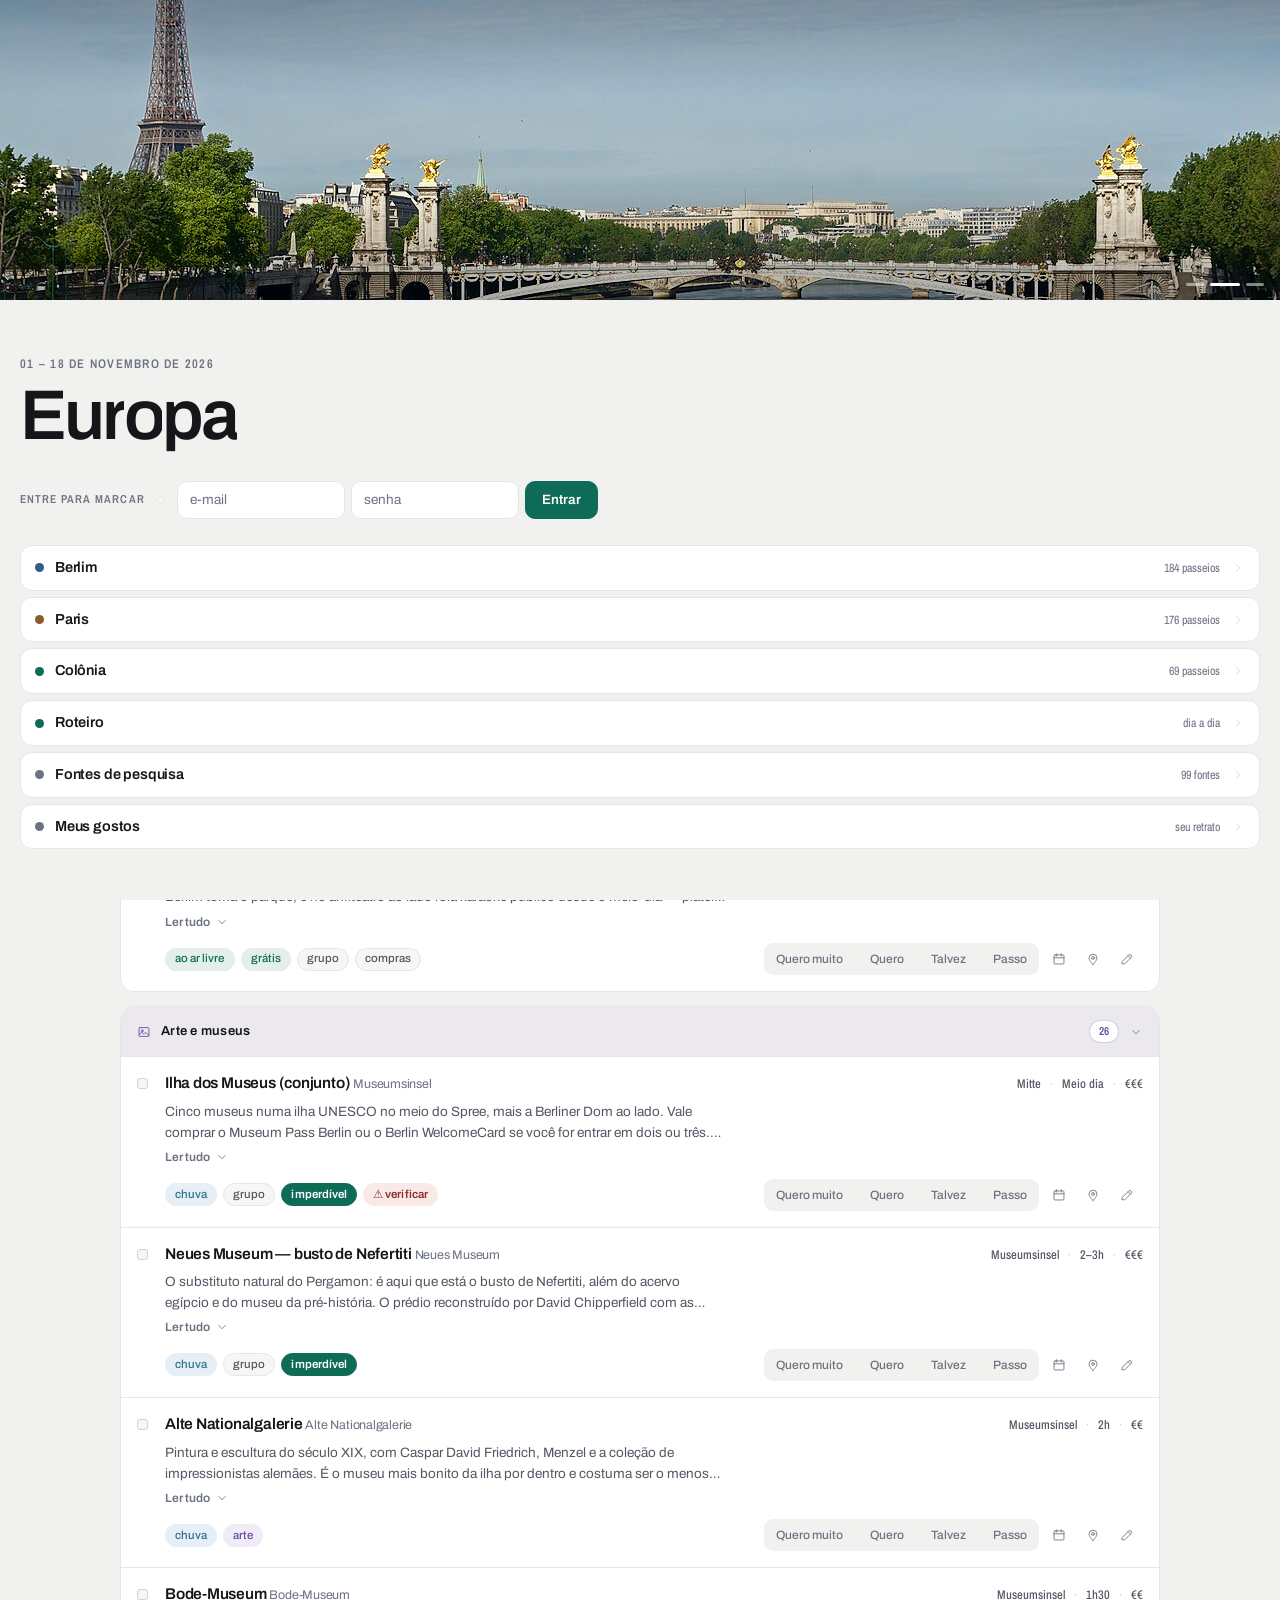
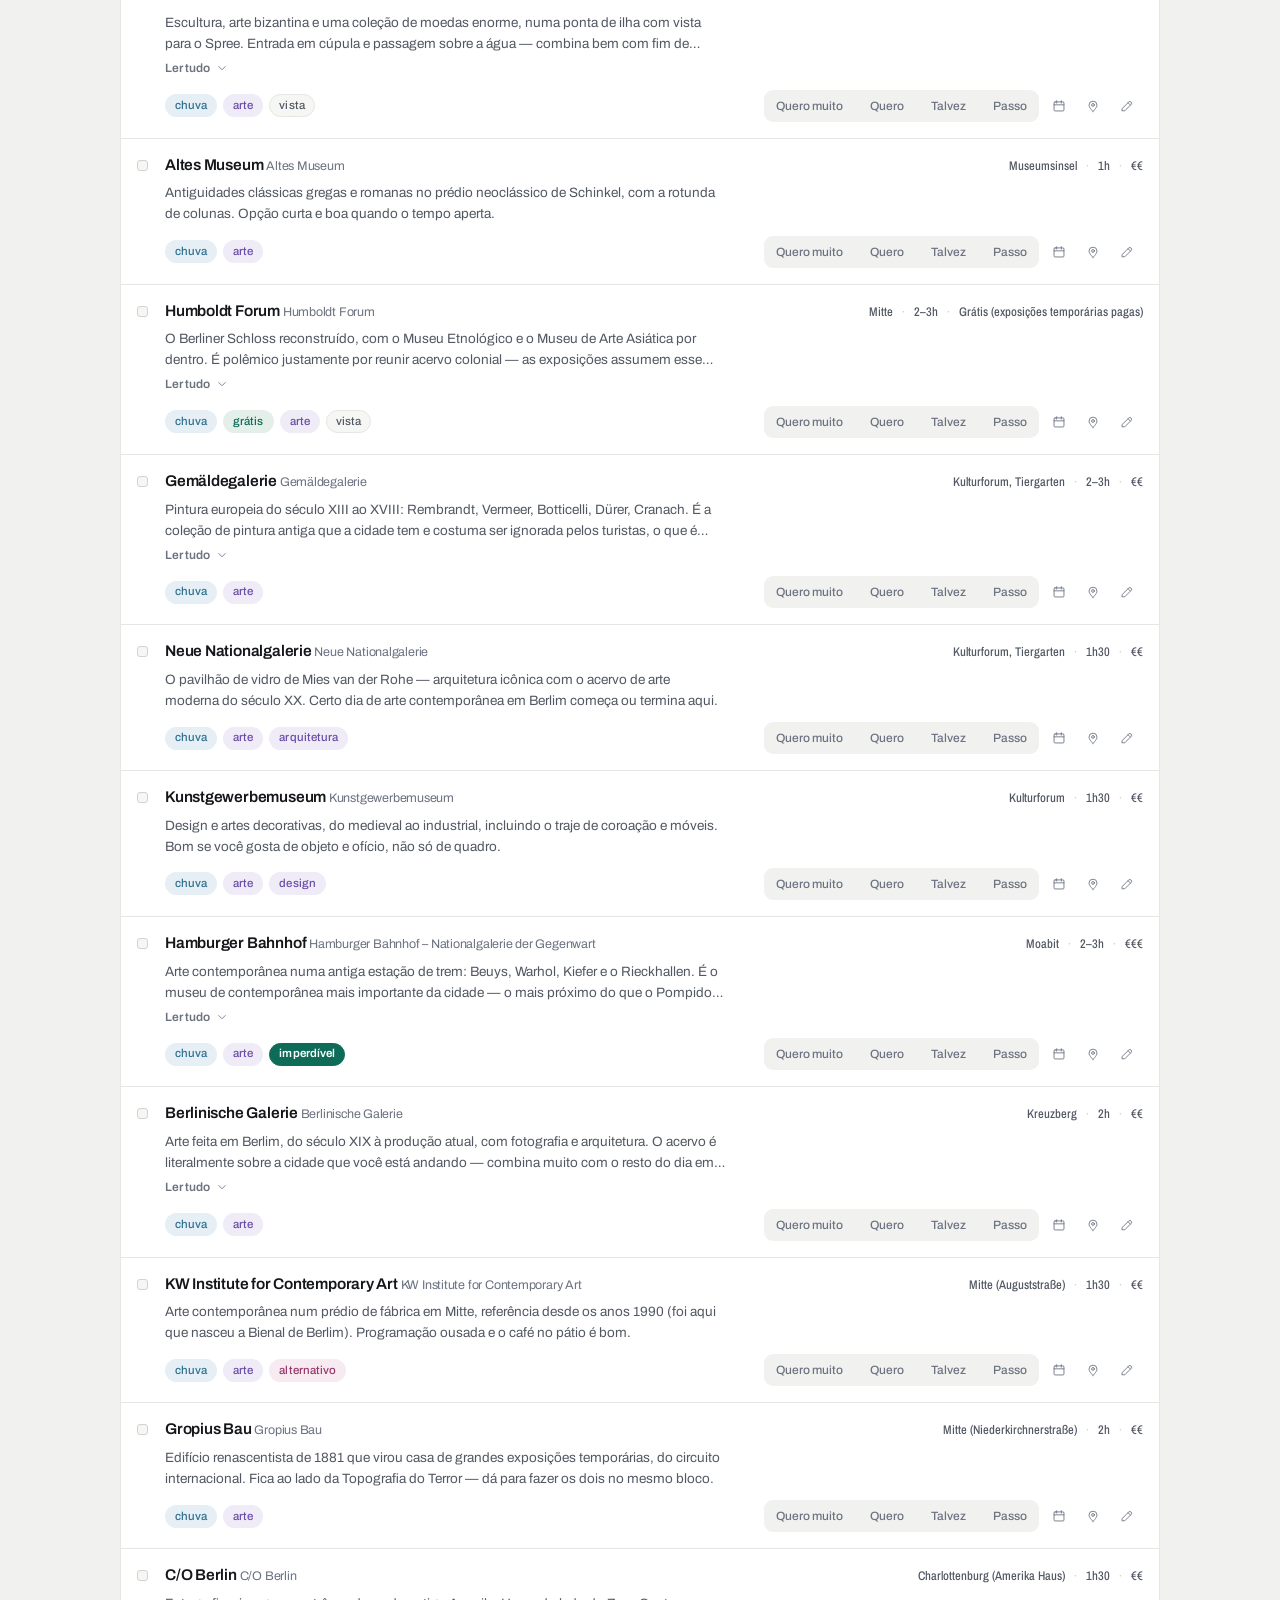
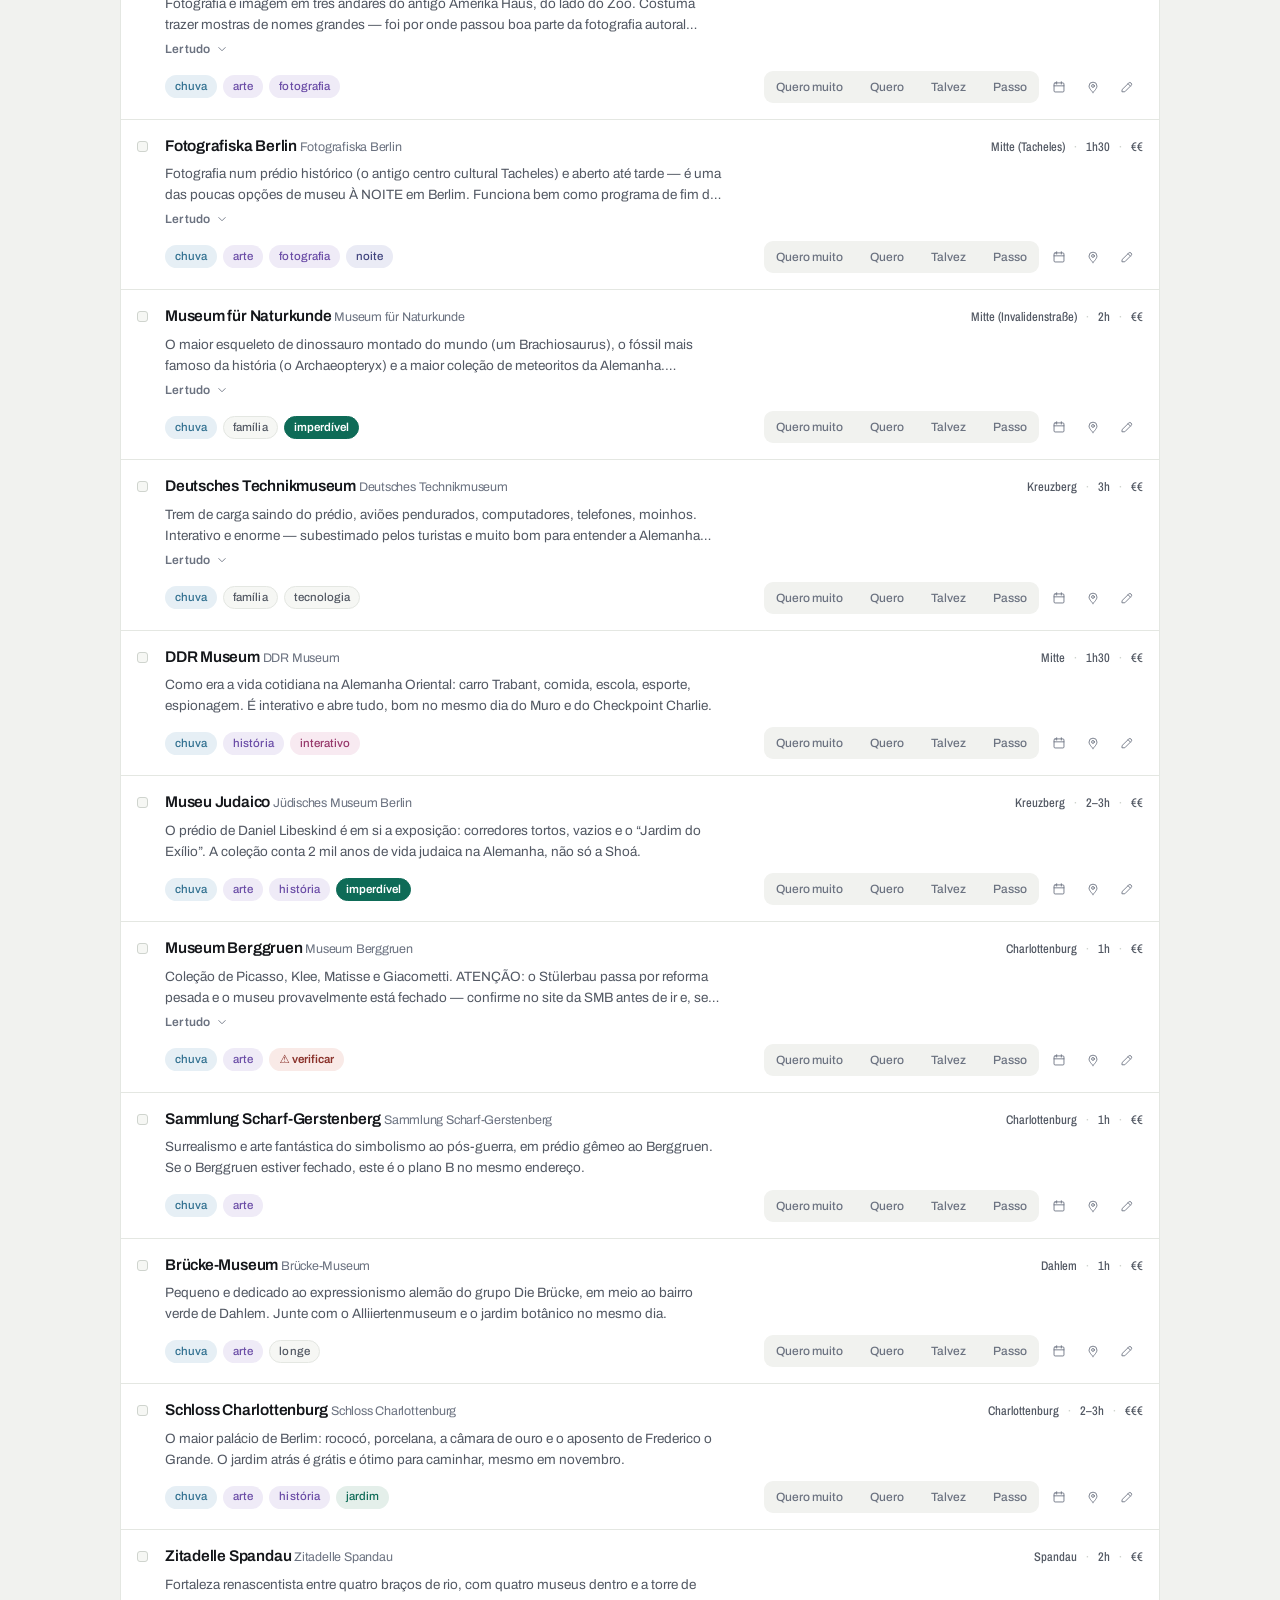
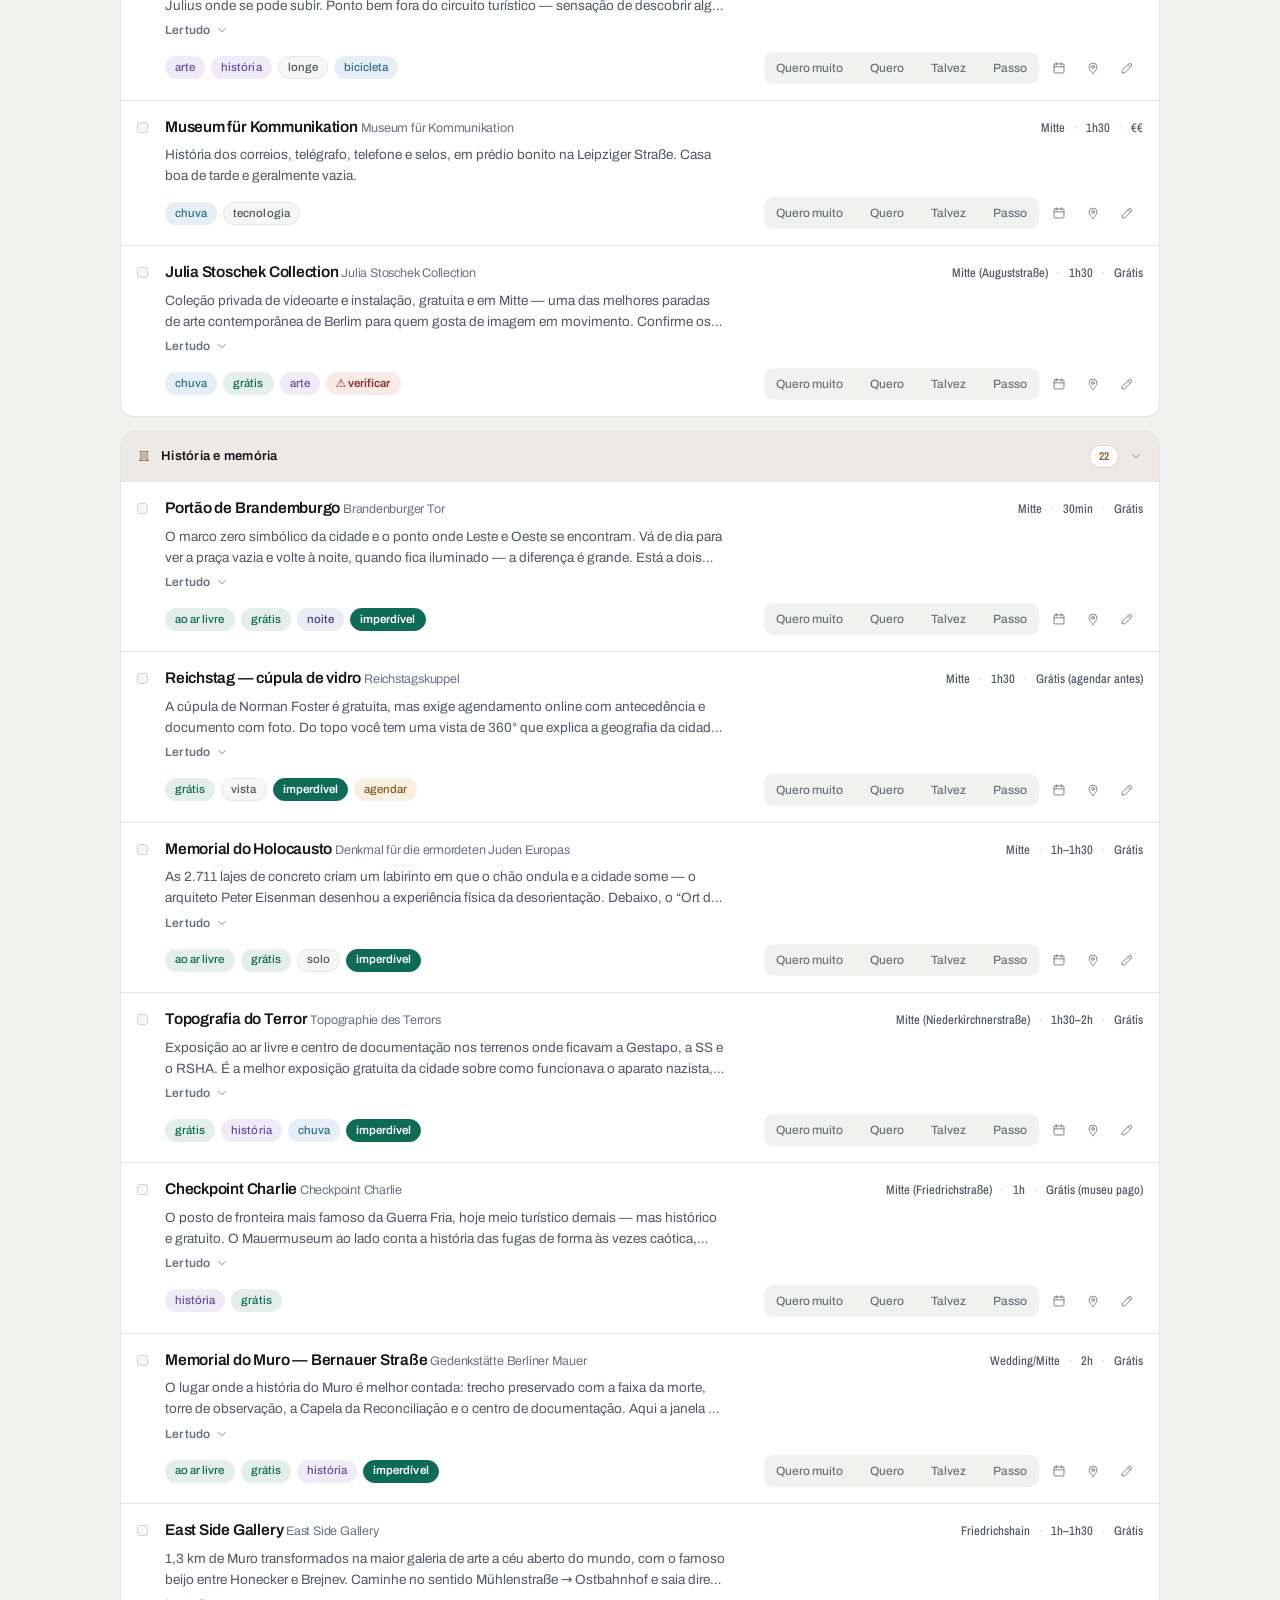
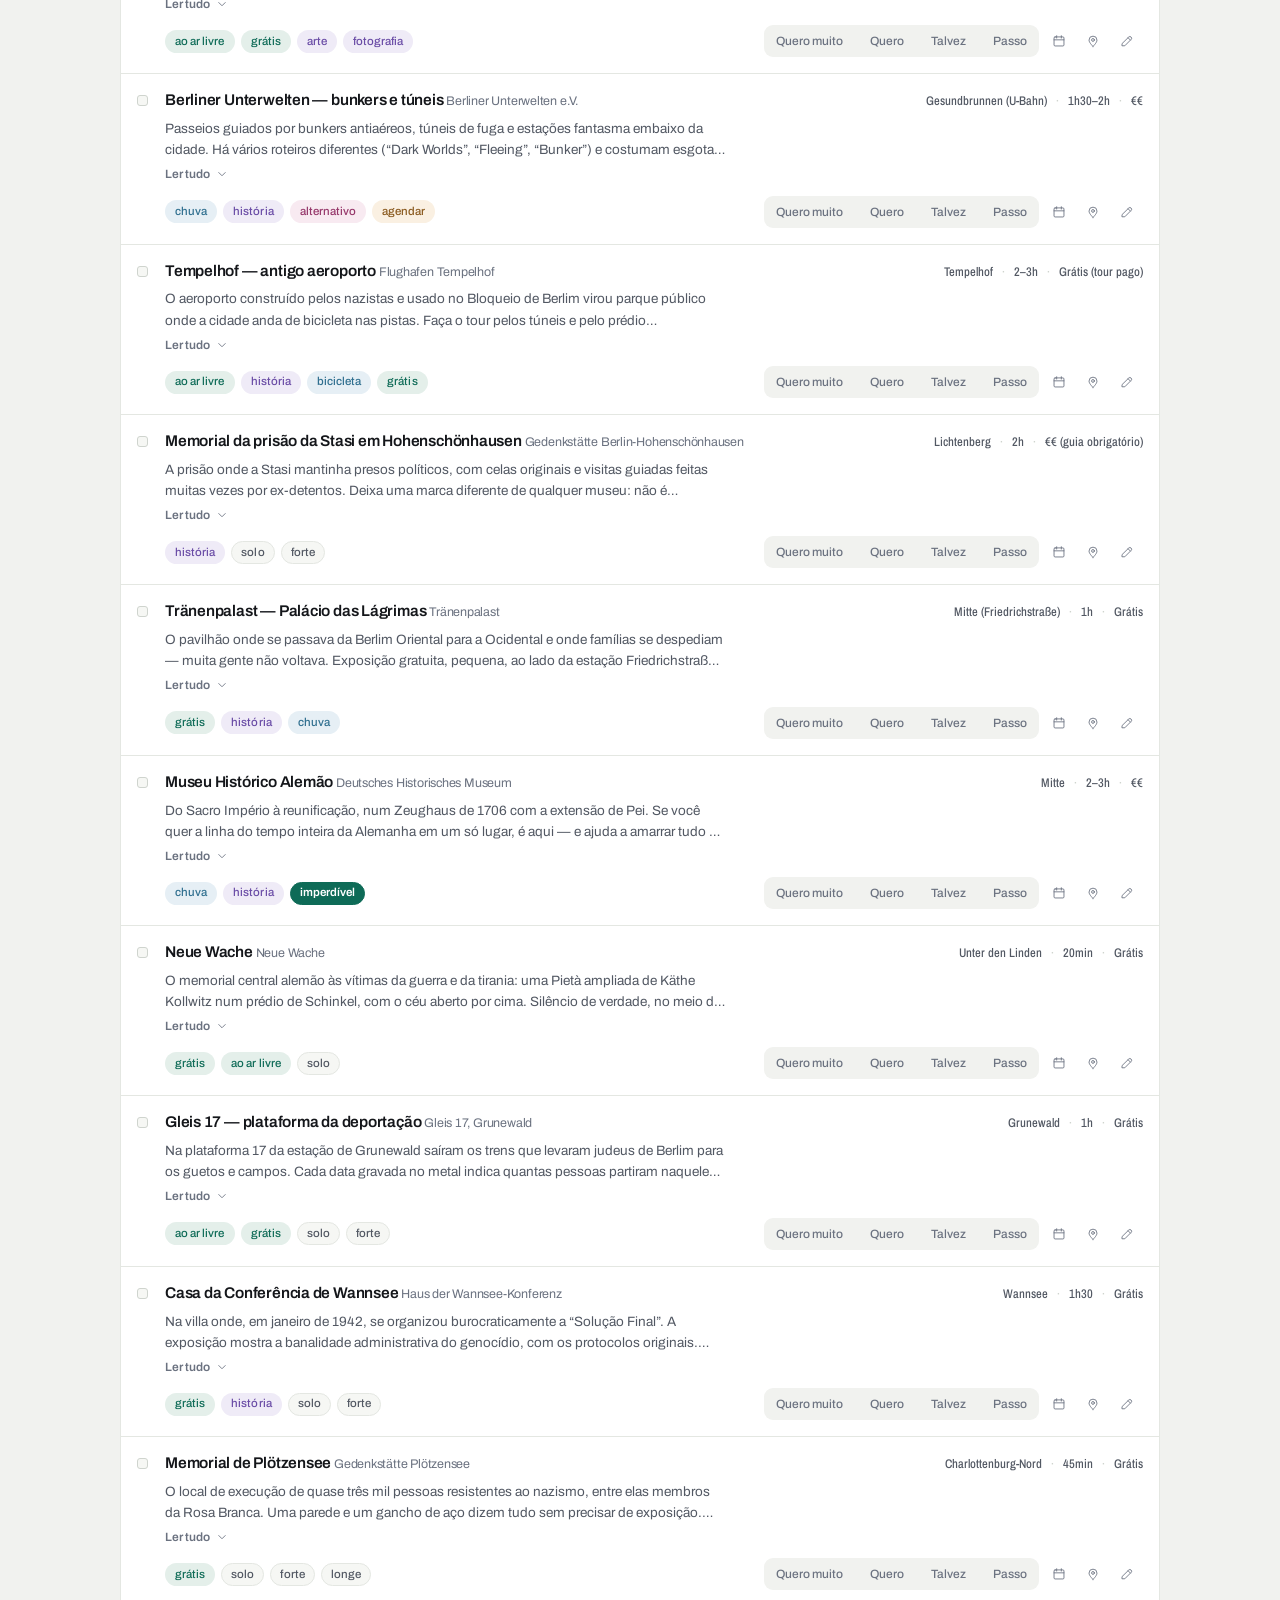
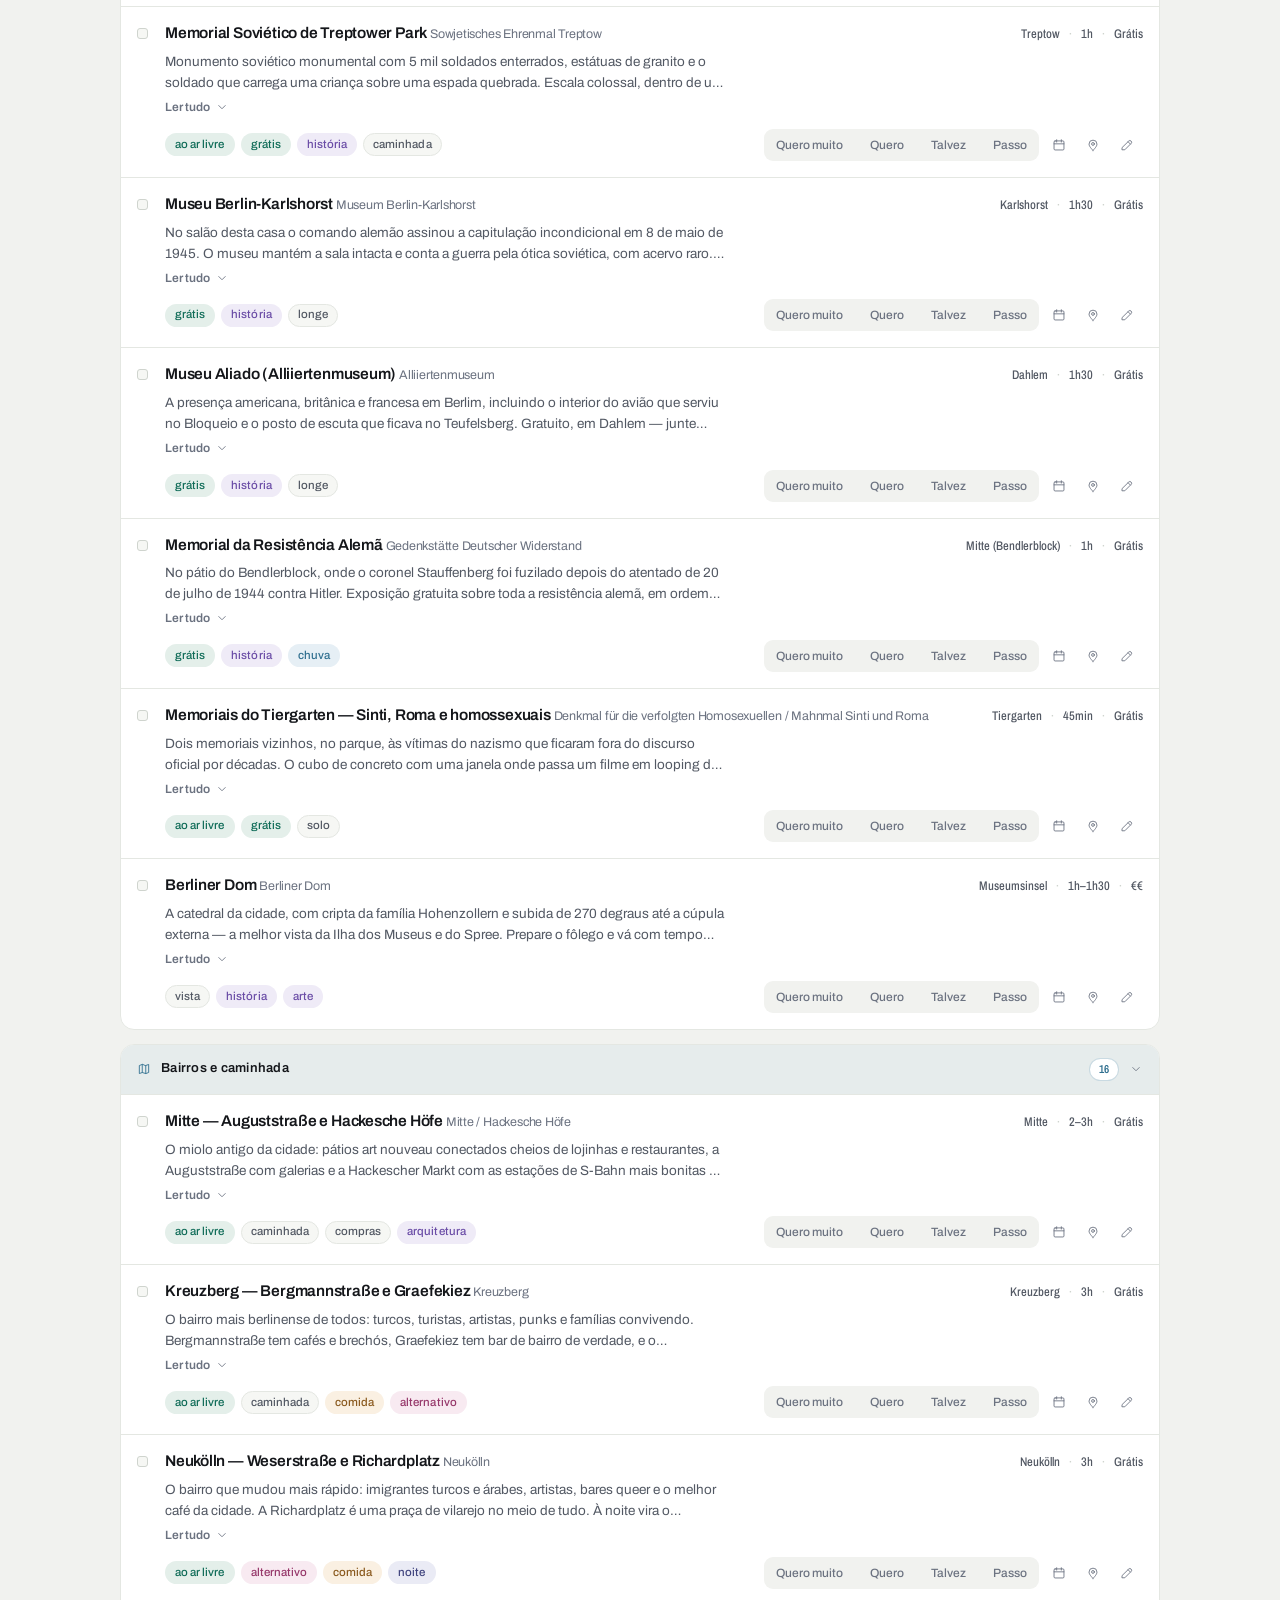
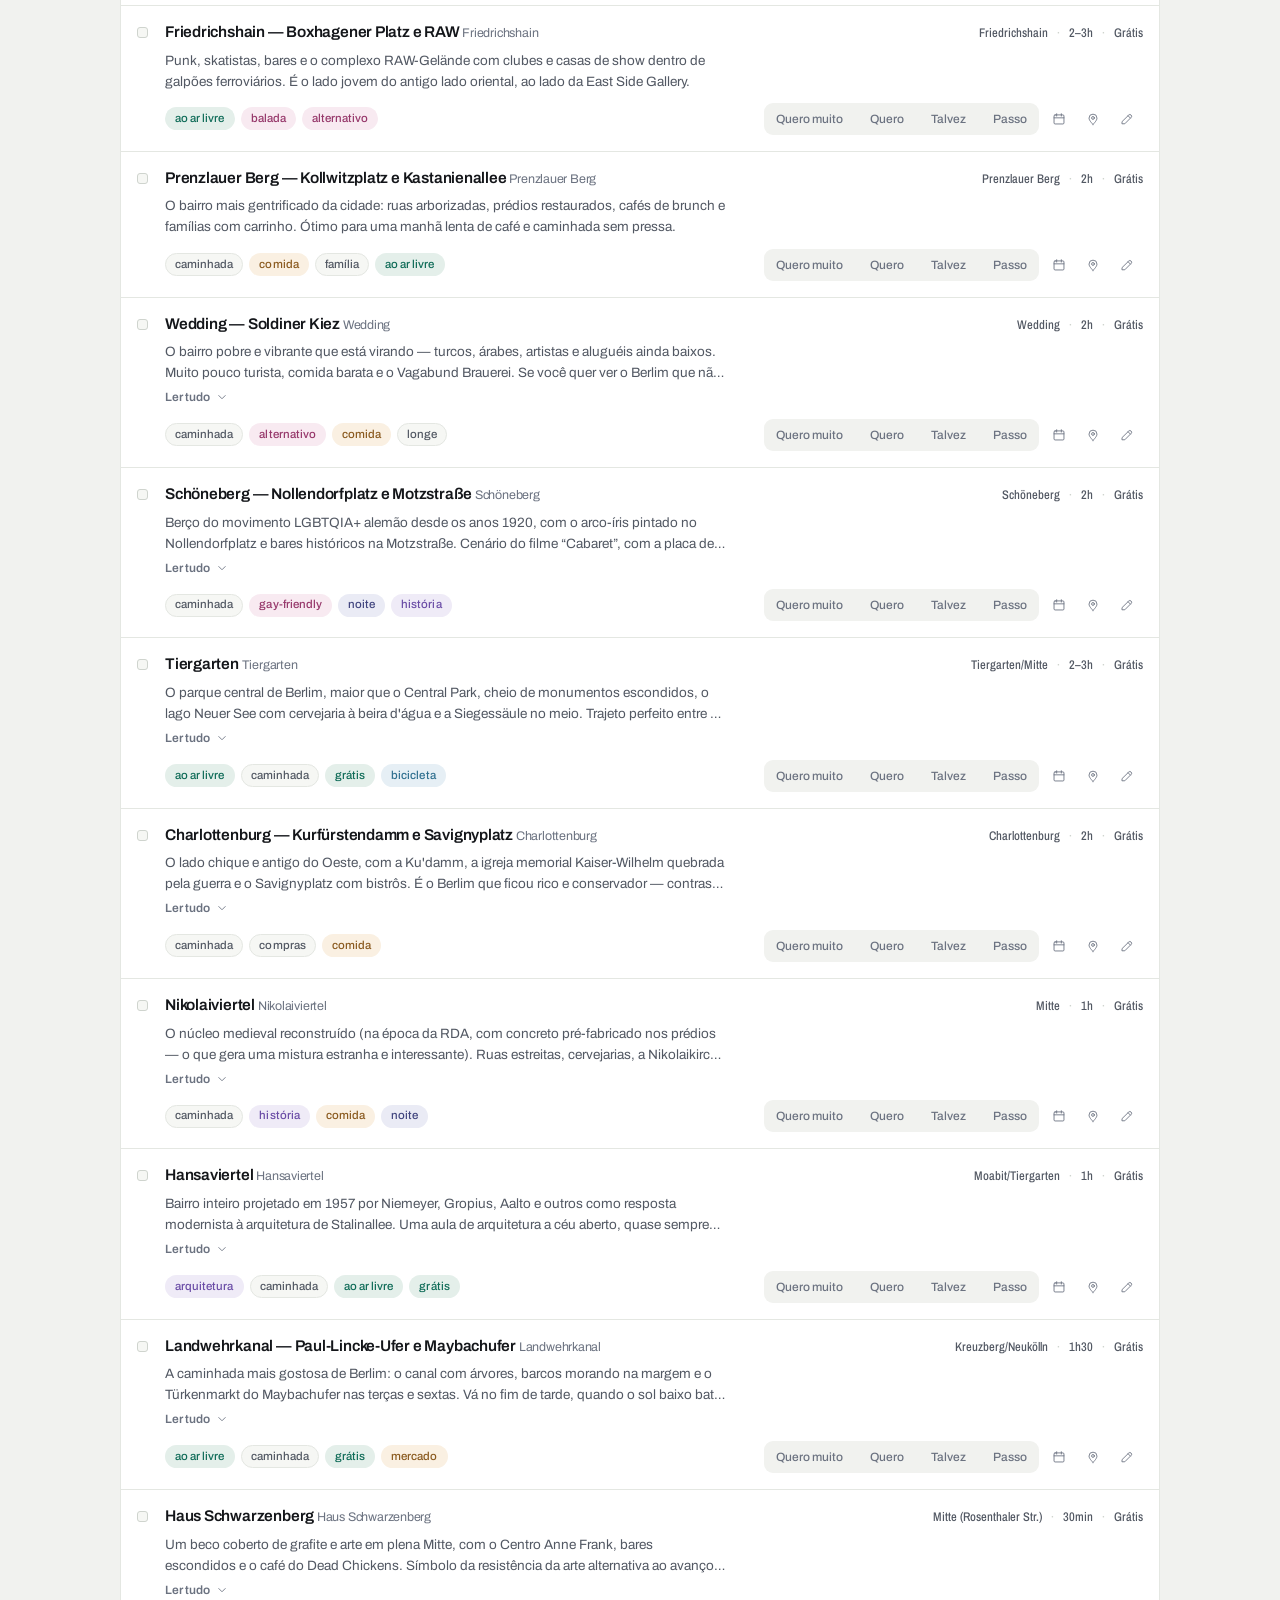
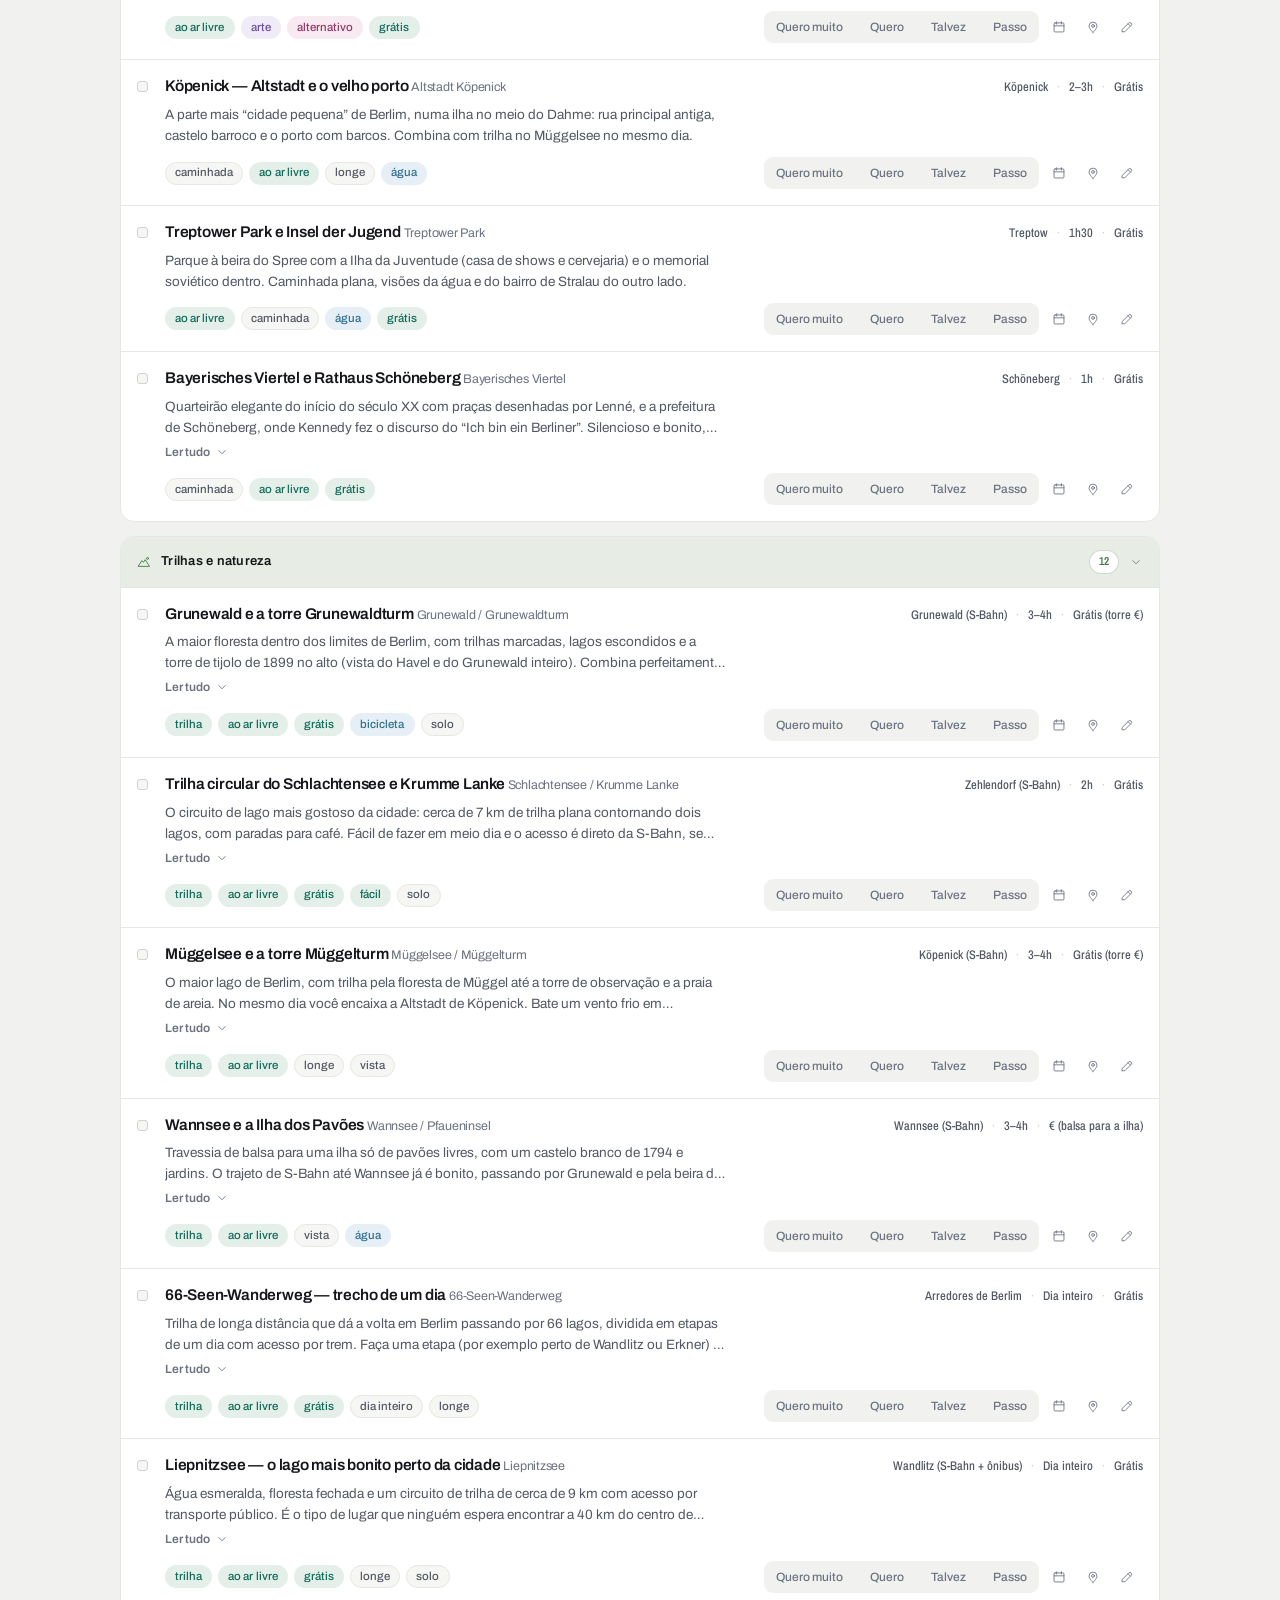
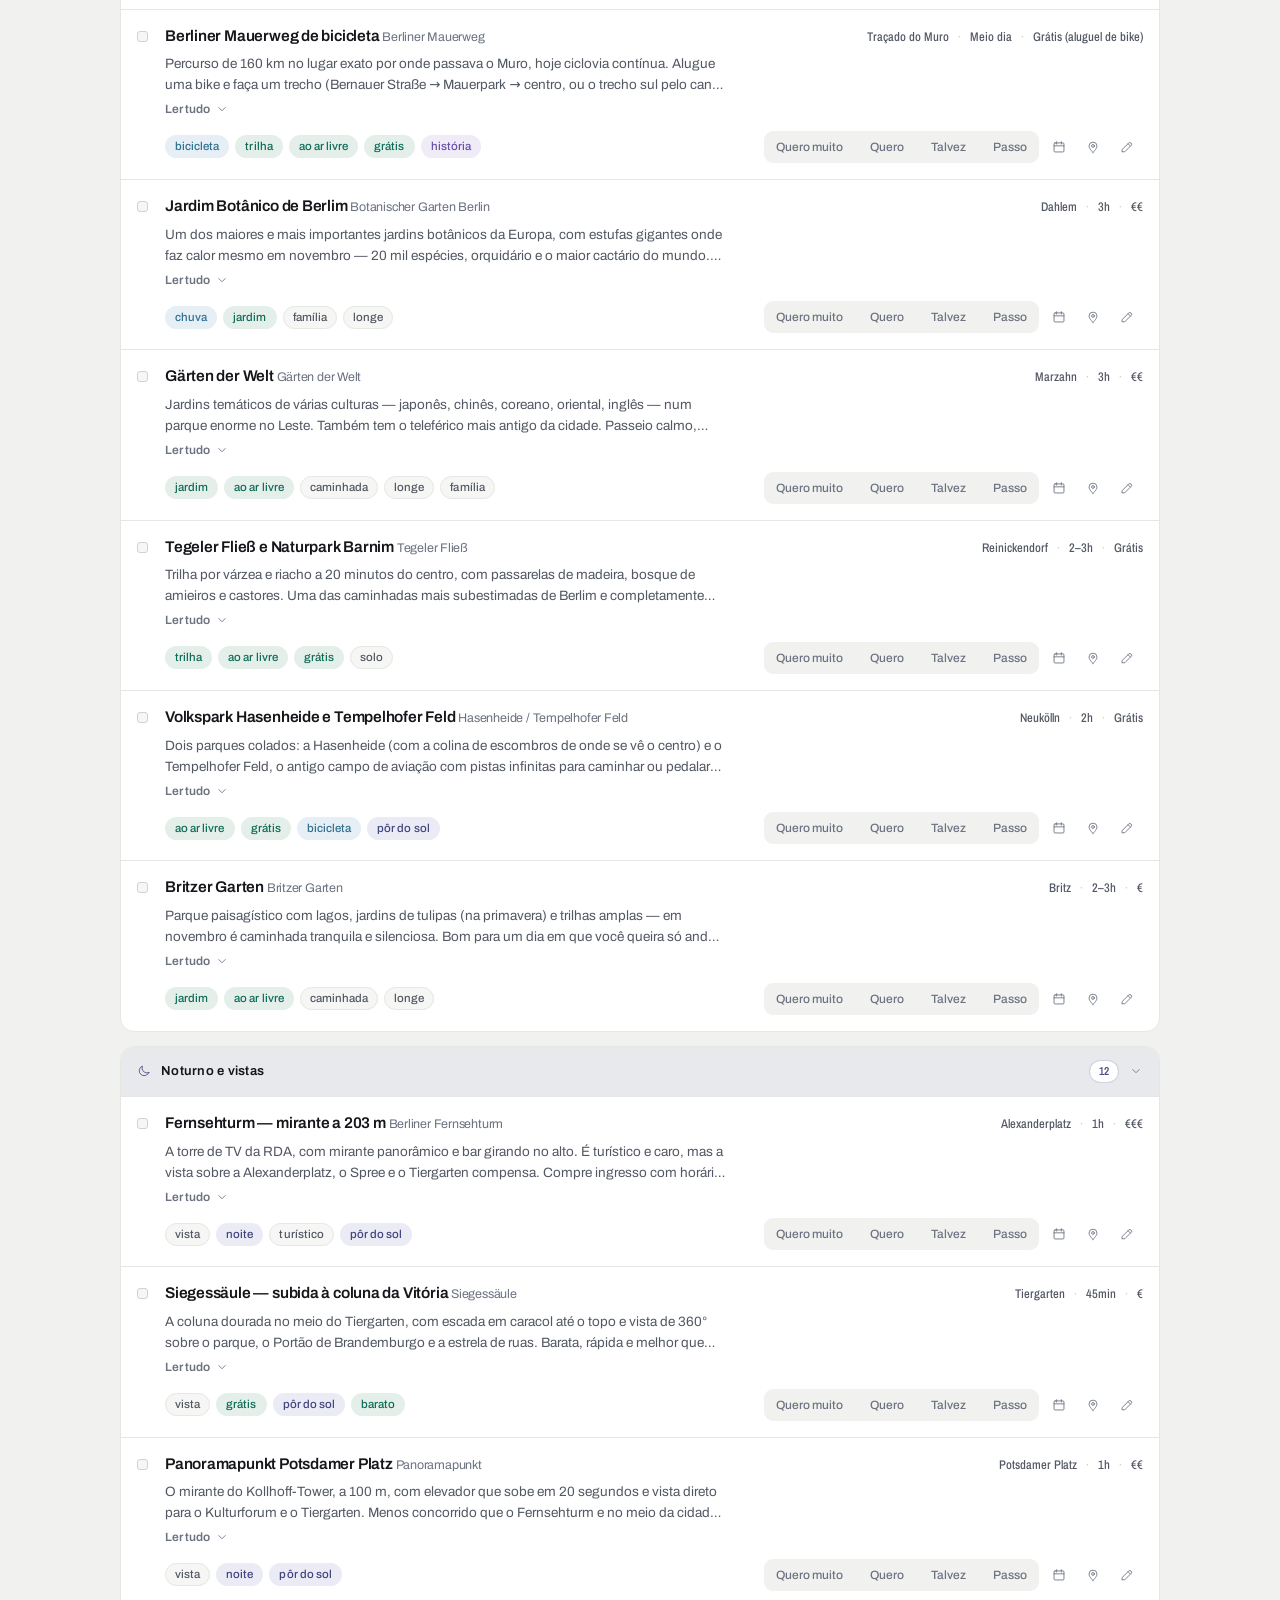
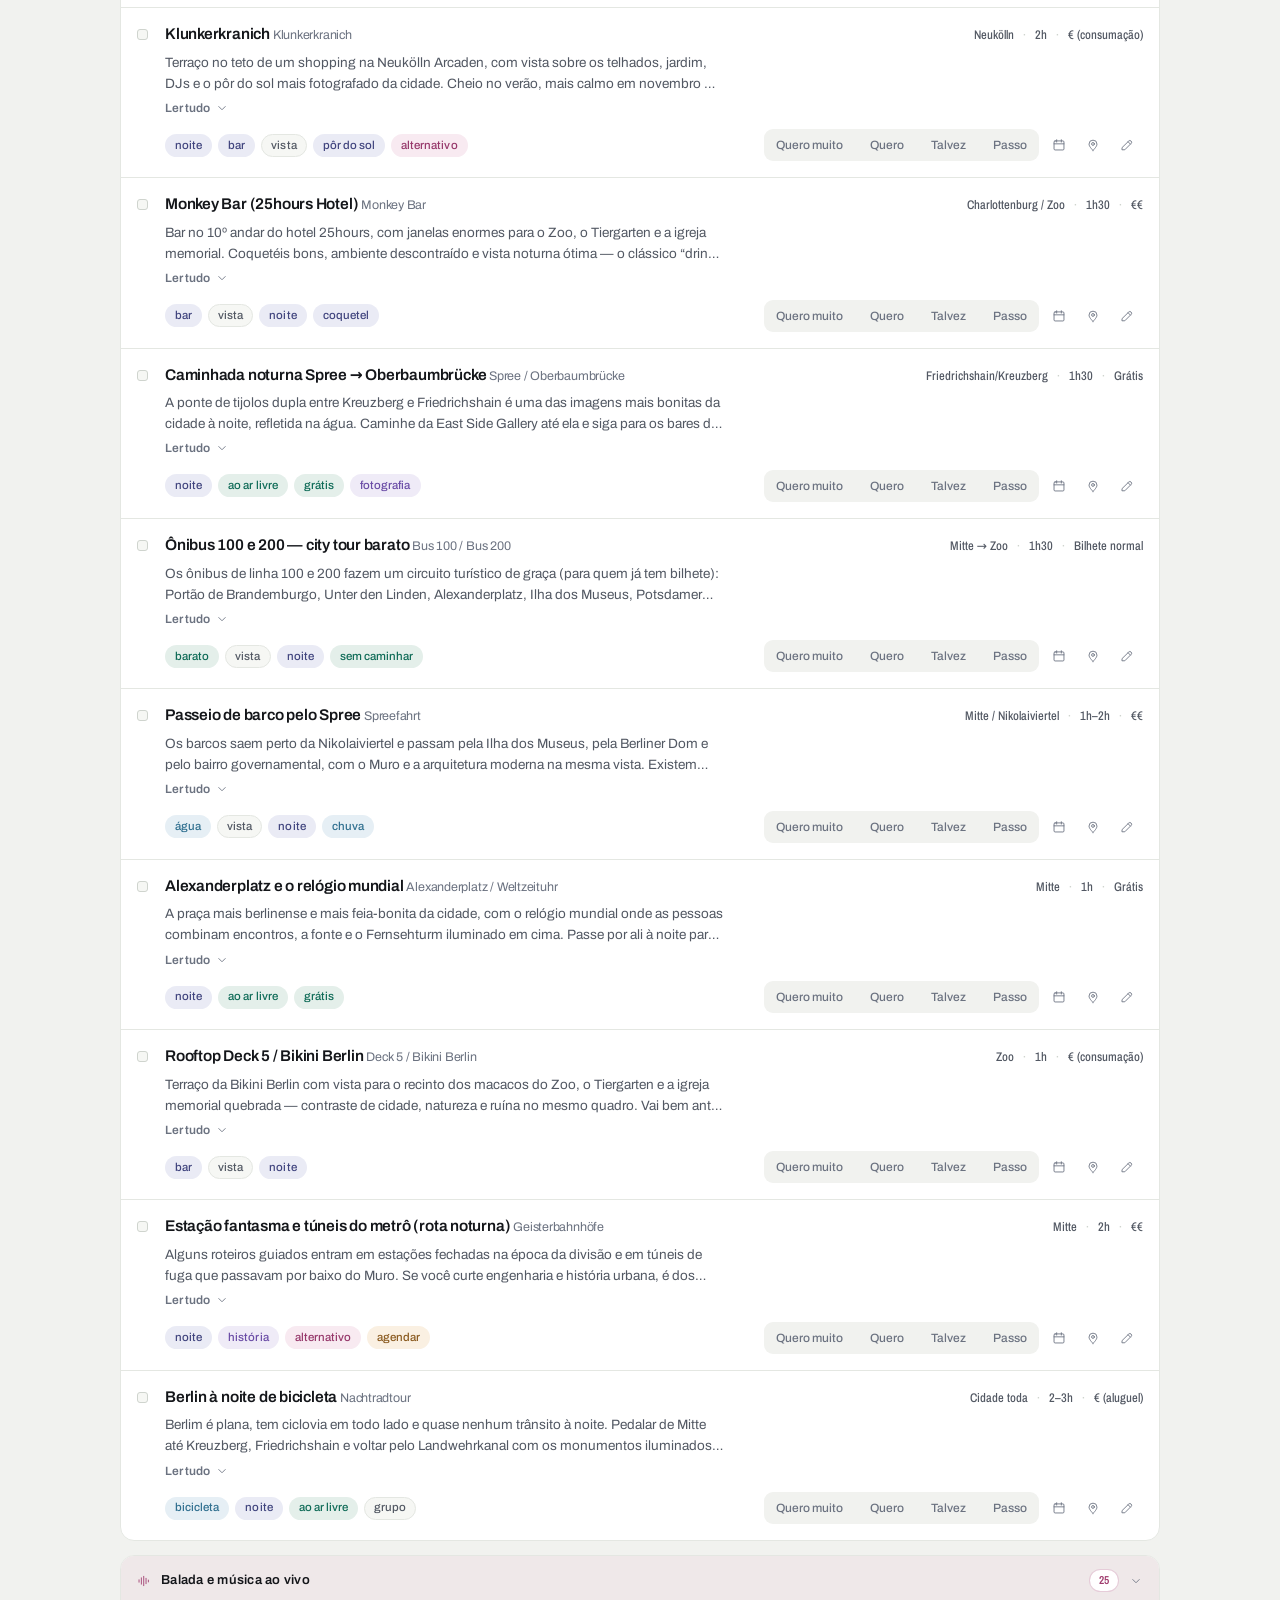
==== app/index.html @ 1fd715ef "App da viagem com Supabase: login, leitura compartilhada e roteiro com dono Catalogo de 429 passeios" ====
<!DOCTYPE html>
<html lang="pt-BR">
<head>
<meta charset="utf-8">
<meta name="viewport" content="width=device-width, initial-scale=1, viewport-fit=cover">
<meta name="color-scheme" content="light">
<title>Viagem Europa nov 2026 · Berlim, Paris, Colônia</title>
<link rel="stylesheet" href="app.css">
</head>
<body>

<svg width="0" height="0" style="position:absolute" aria-hidden="true" focusable="false"><defs>
<symbol id="i-arte" viewBox="0 0 24 24"><rect x="3.5" y="4.5" width="17" height="15" rx="1.5"/><circle cx="9" cy="10" r="1.6"/><path d="M3.5 16.5l4.6-4.2 3.4 3.1 3-2.6 6 5.2"/></symbol>
<symbol id="i-historia" viewBox="0 0 24 24"><path d="M5 4.5h14M6.5 4.5v15M17.5 4.5v15M4 19.5h16M9.5 8.5h5M9.5 12h5M9.5 15.5h5"/></symbol>
<symbol id="i-bairro" viewBox="0 0 24 24"><path d="M9 4.2L4 6v13.8L9 18l6 1.8 5-1.8V4.2L15 6z"/><path d="M9 4.2V18M15 6v13.8"/></symbol>
<symbol id="i-natureza" viewBox="0 0 24 24"><path d="M2.5 19.5h19L14 8l-3 4.6-2.2-2.4z"/><circle cx="18" cy="5.8" r="1.7"/></symbol>
<symbol id="i-noturno" viewBox="0 0 24 24"><path d="M20.4 14.8A8.6 8.6 0 019.2 3.6a8.6 8.6 0 1011.2 11.2z"/></symbol>
<symbol id="i-balada" viewBox="0 0 24 24"><path d="M3.5 10v4M7.5 6.6v10.8M11.5 4v16M15.5 7.4v9.2M19.5 10.4v3.2"/></symbol>
<symbol id="i-comida" viewBox="0 0 24 24"><path d="M7.5 3.5v17M5 3.5v5.2a2.5 2.5 0 005 0V3.5M17 3.5c-1.6 2.3-1.6 5.4 0 7.2v9.8"/></symbol>
<symbol id="i-compras" viewBox="0 0 24 24"><path d="M3.5 12.9V5.4a2 2 0 012-2h7.5l7.5 7.5a2 2 0 010 2.8l-6.6 6.6a2 2 0 01-2.8 0z"/><circle cx="8" cy="7.6" r="1.3"/></symbol>
<symbol id="i-palco" viewBox="0 0 24 24"><path d="M9.5 17.5V5.6l10-2.1v11.8"/><circle cx="6.6" cy="17.5" r="2.9"/><circle cx="16.6" cy="15.3" r="2.9"/></symbol>
<symbol id="i-unica" viewBox="0 0 24 24"><path d="M12 3.2l2.1 6.7 6.7 2.1-6.7 2.1L12 20.8l-2.1-6.7L3.2 12l6.7-2.1z"/></symbol>
<symbol id="i-batevolta" viewBox="0 0 24 24"><rect x="4.5" y="3.5" width="15" height="13" rx="2.2"/><path d="M4.5 10.5h15M8.5 20l-2-3.5M15.5 20l2-3.5"/><circle cx="8.5" cy="13.6" r=".9"/><circle cx="15.5" cy="13.6" r=".9"/></symbol>
<symbol id="i-data" viewBox="0 0 24 24"><rect x="3.5" y="5" width="17" height="15.5" rx="1.8"/><path d="M3.5 10h17M8 3v4M16 3v4"/></symbol>
<symbol id="i-busca" viewBox="0 0 24 24"><circle cx="10.8" cy="10.8" r="6.3"/><path d="M15.4 15.4L20.5 20.5"/></symbol>
<symbol id="i-filtro" viewBox="0 0 24 24"><path d="M4 7.5h16M7 12h10M10 16.5h4"/></symbol>
<symbol id="i-pin" viewBox="0 0 24 24"><path d="M12 21.2s6.8-6.1 6.8-10.7a6.8 6.8 0 10-13.6 0C5.2 15.1 12 21.2 12 21.2z"/><circle cx="12" cy="10.2" r="2.4"/></symbol>
<symbol id="i-nota" viewBox="0 0 24 24"><path d="M4 20.2h4.2L19 9.4a2.9 2.9 0 10-4.1-4.1L4 16z"/><path d="M13.8 6.4l3.9 3.9"/></symbol>
<symbol id="i-seta" viewBox="0 0 24 24"><path d="M6.5 9.5l5.5 5.5 5.5-5.5"/></symbol>
<symbol id="i-x" viewBox="0 0 24 24"><path d="M6.5 6.5l11 11M17.5 6.5l-11 11"/></symbol>
<symbol id="i-alerta" viewBox="0 0 24 24"><path d="M12 3.2l8.2 3.1v5.9c0 4.9-3.4 7.9-8.2 8.9-4.8-1-8.2-4-8.2-8.9V6.3z"/><path d="M12 8.4v4.4"/><circle cx="12" cy="15.6" r=".9"/></symbol>
<symbol id="i-saida" viewBox="0 0 24 24"><path d="M14 4.5h5.5v15H14"/><path d="M13 12H3.5M6.5 8.5L3 12l3.5 3.5"/></symbol>
<symbol id="i-copiar" viewBox="0 0 24 24"><rect x="9" y="9" width="11.5" height="11.5" rx="2"/><path d="M15 5.5A2 2 0 0013 3.5H5.5a2 2 0 00-2 2V13a2 2 0 002 2"/></symbol>
<symbol id="i-baixar" viewBox="0 0 24 24"><path d="M12 3.5v11M7.5 10.5L12 15l4.5-4.5M4 20.5h16"/></symbol>
<symbol id="i-subir" viewBox="0 0 24 24"><path d="M12 20.5v-11M7.5 13.5L12 9l4.5 4.5M4 3.5h16"/></symbol>
<symbol id="i-lixo" viewBox="0 0 24 24"><path d="M4 6.5h16M9.5 6.5V4h5v2.5M6.5 6.5l1 13.5h9l1-13.5M10.5 10v6.5M13.5 10v6.5"/></symbol>
<symbol id="i-lupa" viewBox="0 0 24 24"><circle cx="11" cy="11" r="6.5"/><path d="M15.6 15.6L20.5 20.5"/></symbol>
<symbol id="i-grip" viewBox="0 0 24 24"><circle cx="9" cy="6.6" r="1.7" fill="currentColor" stroke="none"/><circle cx="15" cy="6.6" r="1.7" fill="currentColor" stroke="none"/><circle cx="9" cy="12" r="1.7" fill="currentColor" stroke="none"/><circle cx="15" cy="12" r="1.7" fill="currentColor" stroke="none"/><circle cx="9" cy="17.4" r="1.7" fill="currentColor" stroke="none"/><circle cx="15" cy="17.4" r="1.7" fill="currentColor" stroke="none"/></symbol>
<symbol id="i-mais" viewBox="0 0 24 24"><path d="M12 5.5v13M5.5 12h13"/></symbol>
<symbol id="i-voltar" viewBox="0 0 24 24"><path d="M14.5 6.5L9 12l5.5 5.5"/></symbol>
<symbol id="i-casa" viewBox="0 0 24 24"><path d="M3.5 10.6L12 3.8l8.5 6.8v8.1a1.6 1.6 0 01-1.6 1.6H5.1a1.6 1.6 0 01-1.6-1.6z"/><path d="M9.6 20.3v-6.1h4.8v6.1"/></symbol>
</defs></svg>

<div class="chrome" id="chrome">
  <div class="wrap">
    <div class="chrome-in">
      <div class="tabs" role="tablist" aria-label="Seções">
        <span class="tab-ink" id="ink"></span>
        <button class="tab on" role="tab" aria-selected="true" data-v="berlin">Berlim<span class="tab-n" id="n-berlin"></span></button>
        <button class="tab" role="tab" aria-selected="false" data-v="paris">Paris<span class="tab-n" id="n-paris"></span></button>
        <button class="tab" role="tab" aria-selected="false" data-v="colonia">Colônia<span class="tab-n" id="n-colonia"></span></button>
        <button class="tab" role="tab" aria-selected="false" data-v="roteiro">Roteiro<span class="tab-n" id="n-roteiro"></span></button>
        <button class="tab" role="tab" aria-selected="false" data-v="fontes">Fontes</button>
        <button class="tab" role="tab" aria-selected="false" data-v="gostos">Gostos</button>
      </div>
      <div class="chrome-actions">
        <button class="iconbtn" id="b-inicio" title="Tela de abertura e menu">
          <svg class="ic"><use href="#i-casa"/></svg><span class="sr">Tela de abertura e menu</span>
        </button>
        <button class="iconbtn" id="b-busca" aria-expanded="false" aria-controls="panel" title="Buscar e filtrar">
          <svg class="ic"><use href="#i-busca"/></svg><span class="dot"></span><span class="sr">Buscar e filtrar</span>
        </button>
        <button class="iconbtn" id="b-filtro" aria-expanded="false" aria-controls="panel" title="Categorias e ordenação">
          <svg class="ic"><use href="#i-filtro"/></svg><span class="dot" id="dot-filtro"></span><span class="sr">Categorias e ordenação</span>
        </button>
      </div>
    </div>
    <div class="fsum" id="fsum"></div>
    <div class="panel" id="panel">
       <div class="panel-pad">
        <label class="field">
          <svg class="ic ic-s"><use href="#i-busca"/></svg>
          <input type="search" id="q" placeholder="Buscar por nome, bairro ou palavra-chave" autocomplete="off">
          <button class="mini" id="q-x" hidden aria-label="Limpar busca"><svg class="ic ic-s"><use href="#i-x"/></svg></button>
        </label>
        <div class="grp">
          <span class="grp-h">Categoria</span>
          <div class="scroller" id="cats"></div>
        </div>
        <div class="grp">
          <span class="grp-h">Temas</span>
          <div class="scroller" id="tags"></div>
        </div>
        <div class="panel-foot">
          <div class="sel">
            <label for="sort">Ordenar</label>
            <select id="sort">
              <option value="cat">Por categoria</option>
              <option value="mark">Meus marcados primeiro</option>
              <option value="name">Nome (A–Z)</option>
              <option value="area">Bairro</option>
            </select>
          </div>
          <button class="tbtn" id="limpar">Limpar filtros</button>
        </div>
       </div>
    </div>
  </div>
</div>

<main>
  <div class="view on" id="v-berlin">
    <header class="hero">
      <img class="hero-img" src="img/berlin.jpg" alt="Portão de Brandemburgo ao amanhecer, em Berlim" width="1280" height="853">
      <div class="hero-in wrap">
        <h1 class="hero-city"><span><i style="animation-delay:.04s">Berlim</i></span></h1>
        <div class="hero-sub">
          <span class="hero-dates">06 – 09 de novembro · 4 dias</span>
          <span class="hero-note">O Pergamonmuseum está fechado até 2027: o circuito de museus é Neues Museum + Humboldt Forum. E o dia 09 é o aniversário da queda do Muro.</span>
        </div>
      </div>
    </header>
    <div class="wrap"><div class="list" id="list-berlin"></div></div>
  </div>

  <div class="view" id="v-paris">
    <header class="hero">
      <img class="hero-img" src="img/paris.jpg" alt="Torre Eiffel vista da Pont Alexandre III, em Paris" width="1280" height="660">
      <div class="hero-in wrap">
        <h1 class="hero-city"><span><i style="animation-delay:.04s">Paris</i></span></h1>
        <div class="hero-sub">
          <span class="hero-dates">13 – 16 de novembro · 4 dias</span>
          <span class="hero-note">O Paris Photo cai inteiro na sua janela: 12 a 15 de novembro, no Grand Palais. O Centre Pompidou está fechado até 2030.</span>
        </div>
      </div>
    </header>
    <div class="wrap"><div class="list" id="list-paris"></div></div>
  </div>

  <div class="view" id="v-colonia">
    <header class="hero">
      <img class="hero-img" src="img/colonia.jpg" alt="Catedral de Colônia e a ponte Hohenzollern sobre o Reno" width="1280" height="760">
      <div class="hero-in wrap">
        <h1 class="hero-city"><span><i style="animation-delay:.04s">Colônia</i></span></h1>
        <div class="hero-sub">
          <span class="hero-dates">02 – 05 e 10 – 12 e 17 – 18 de novembro · base</span>
          <span class="hero-note">Aqui é a sua base. No dia 11, às 11h11, começa o Carnaval no Alter Markt, e há trilha a uma hora de trem.</span>
        </div>
      </div>
    </header>
    <div class="wrap"><div class="list" id="list-colonia"></div></div>
  </div>

  <div class="view" id="v-roteiro">
    <div class="wrap">
      <div class="thead">
        <h2>Roteiro <span class="who-badge" data-who></span></h2>
        <p>Marque passeios com o ícone de calendário em cada item do catálogo e eles caem aqui. Depois arraste pela alça à esquerda para o dia certo — ou para a faixa de dias que aparece embaixo enquanto você arrasta. Toque num dia do mês para abrir.</p>
      </div>
      <div class="plan-line" id="plan-line"></div>
      <div class="legs">
        <span style="--c:var(--c-colonia)"><i></i>Colônia · base</span>
        <span style="--c:var(--c-berlin)"><i></i>Berlim</span>
        <span style="--c:var(--c-paris)"><i></i>Paris</span>
        <span style="--c:var(--c-voo)"><i></i>Em viagem</span>
      </div>
      <div class="month" id="month"></div>
      <div id="day-open"></div>
      <div id="pool"></div>
      <div class="foot">
        <p>O roteiro entra no resumo e no JSON da aba <b>Gostos</b>, então dá para me mandar a seleção e a ordem dos dias de uma vez.</p>
        <p>As datas fixas — Mauerfall em 09/11, Carnaval em 11/11, Paris Photo de 12 a 15/11 — vêm marcadas no item quando ele é adicionado.</p>
      </div>
    </div>
  </div>

  <div class="view" id="v-fontes">
    <div class="wrap">
      <div class="thead">
        <h2>Fontes de pesquisa</h2>
        <p>Noventa e nove fontes, marcadas por tipo: <b>oficial</b> é poder público, museu ou operadora; <b>comunidade</b> é imprensa local, blog e fórum; <b>ferramenta</b> é mapa, trilha e ingresso.</p>
      </div>
      <div id="src-berlim"></div>
      <div id="src-paris"></div>
      <div id="src-colonia"></div>
      <div class="facts" id="fatos">
        <h3>O que a pesquisa mudou no planejamento</h3>
        <ul>
          <li><svg class="ic ic-s"><use href="#i-alerta"/></svg><span><b>O Pergamonmuseum, em Berlim, está fechado</b> desde outubro de 2023, com reabertura prevista só para 2027. Nada de Altar de Pergamo nem Portão de Ishtar: parte do acervo está no Humboldt Forum e no Neues Museum.</span></li>
          <li><svg class="ic ic-s"><use href="#i-alerta"/></svg><span><b>O Centre Pompidou, em Paris, está fechado</b> de 2025 a 2030 para a grande renovação. Para arte moderna e contemporânea, o caminho é Palais de Tokyo, Bourse de Commerce, Musée d'Art Moderne e Fondation Louis Vuitton.</span></li>
          <li><svg class="ic ic-s"><use href="#i-alerta"/></svg><span><b>O Musée d'Orsay está em obra até o verão de 2028, mas segue aberto</b>: algumas salas circulam. Vale confirmar no site o que está exposto na sua data.</span></li>
          <li><svg class="ic ic-s"><use href="#i-alerta"/></svg><span><b>O Museum Berggruen, em Charlottenburg,</b> passa por reforma pesada e provavelmente está fechado. Se estiver, o plano B é o Sammlung Scharf-Gerstenberg, no mesmo endereço.</span></li>
          <li><svg class="ic ic-s"><use href="#i-alerta"/></svg><span><b>O Paris Photo cai exatamente na sua janela:</b> 12 a 15 de novembro, no Grand Palais, das 13h às 20h, domingo até 19h. Você chega dia 13 de manhã.</span></li>
          <li><svg class="ic ic-s"><use href="#i-alerta"/></svg><span><b>O Jazzfest Berlin não cai na sua janela</b> (29/10 a 01/11). Para jazz em Berlim, o caminho é A-Trane, Quasimodo, Zig Zag ou Donau115.</span></li>
          <li><svg class="ic ic-s"><use href="#i-alerta"/></svg><span><b>Mercados de Natal:</b> em Berlim, praticamente só o de Landsberger Allee já está aberto (desde 31/10). Em Paris, os clássicos costumam abrir em meados ou fim de novembro, então vale confirmar na semana.</span></li>
          <li><svg class="ic ic-s"><use href="#i-alerta"/></svg><span><b>09 de novembro é o aniversário da queda do Muro</b> e você estará em Berlim. O Memorial da Bernauer Straße e o Gleis 17 costumam ter programação especial.</span></li>
          <li><svg class="ic ic-s"><use href="#i-alerta"/></svg><span><b>Escurece cedo:</b> em meados de novembro o sol se põe por volta de 16h15 em Berlim e 17h10 em Paris. Museu, trilha e mirante cabem na luz do dia; o fim de tarde já é noite.</span></li>
        </ul>
      </div>
    </div>
  </div>

  <div class="view" id="v-gostos">
    <div class="wrap">
      <div class="thead">
        <h2>Meus gostos <span class="who-badge" data-who></span></h2>
        <p>O retrato do que você marcou. Quando terminar a primeira passagem, copie o resumo ou baixe o JSON e me mande: eu ajusto a lista e aprofundo no que interessou. O resumo já leva <b>o roteiro dia a dia</b> junto, na ordem em que você deixou.</p>
      </div>
      <div class="stat" id="stats"></div>
      <div class="bars" id="bars"></div>
      <div class="acts">
        <button class="btn pri" id="x-resumo"><svg class="ic ic-s"><use href="#i-copiar"/></svg>Copiar resumo</button>
        <button class="btn" id="x-json"><svg class="ic ic-s"><use href="#i-copiar"/></svg>Copiar JSON</button>
        <button class="btn" id="x-baixar"><svg class="ic ic-s"><use href="#i-baixar"/></svg>Baixar JSON</button>
        <button class="btn" id="x-colar"><svg class="ic ic-s"><use href="#i-subir"/></svg>Colar JSON</button>
        <button class="btn dng" id="x-limpar"><svg class="ic ic-s"><use href="#i-lixo"/></svg>Limpar tudo</button>
      </div>
      <div id="imp-wrap" hidden>
        <textarea class="out" id="imp" placeholder="Cole aqui um JSON exportado antes e clique em Importar" style="min-height:140px"></textarea>
        <div class="acts">
          <button class="btn pri" id="imp-go">Importar</button>
          <button class="btn" id="imp-x">Cancelar</button>
        </div>
      </div>
      <textarea class="out" id="out" readonly placeholder="O resumo aparece aqui…"></textarea>
      <div class="foot">
        <p>Catálogo montado em setembro de 2026. Confirme horários, preços e aberturas na semana da viagem. Tudo que depende de data está marcado com <b>⚠ verificar</b>.</p>
        <p>Fotos: <a href="https://commons.wikimedia.org/wiki/File:Daniel_Cox_-_Brandenburger_Tor_in_Berlin_im_Morgengrauen.jpg" target="_blank" rel="noopener">Berlim, Daniel Cox, CC BY-SA 4.0</a> · <a href="https://commons.wikimedia.org/wiki/File:Pont_Alexandre_III_Tour_Eiffel_depuis_pont_Concorde.jpg" target="_blank" rel="noopener">Paris, Jebulon, CC0</a> · <a href="https://commons.wikimedia.org/wiki/File:Hohenzollernbr%C3%BCcke_K%C3%B6lner_Dom.jpg" target="_blank" rel="noopener">Colônia, Thomas Wolf, CC BY-SA 3.0</a>, todas via Wikimedia Commons. Tipografia Archivo, de Omnibus-Type, sob SIL Open Font License.</p>
      </div>
    </div>
  </div>
</main>

<div class="splash in" id="splash" role="dialog" aria-modal="true" aria-label="Abertura — viagem à Europa em novembro de 2026">
  <div class="sp-photo">
    <img class="sp-img" alt=""><img class="sp-img" alt=""><img class="sp-img" alt="">
    <div class="sp-dots" aria-hidden="true"><i class="on"></i><i></i><i></i></div>
  </div>
  <div class="sp-body">
    <p class="sp-eyebrow">01 – 18 de novembro de 2026</p>
    <h1 class="sp-title"><span style="--i:0"><i>E</i></span><span style="--i:1"><i>u</i></span><span style="--i:2"><i>r</i></span><span style="--i:3"><i>o</i></span><span style="--i:4"><i>p</i></span><span style="--i:5"><i>a</i></span></h1>
    <div class="sp-who">
      <span class="sp-who-l" id="sp-who-l">Quem está usando</span>
      <div class="sp-seg" id="sp-seg" role="group" aria-label="Perfil"></div>
      <form class="sp-login" id="sp-login" hidden>
        <input class="sp-in" type="email" id="sp-email" placeholder="e-mail" autocomplete="username" autocapitalize="none" spellcheck="false" required>
        <input class="sp-in" type="password" id="sp-senha" placeholder="senha" autocomplete="current-password" required>
        <button class="sp-entrar" type="submit" id="sp-entrar">Entrar</button>
        <p class="sp-msg" id="sp-erro" role="alert" hidden></p>
      </form>
      <p class="sp-sync" id="sp-sync" hidden></p>
    </div>
    <nav class="sp-menu" id="sp-menu" aria-label="Ir para"></nav>
  </div>
</div>

<script src="config.js"></script>
<script src="nuvem.js"></script>
<script src="dados.js"></script>
<script src="app.js"></script>
</body>
</html>
---- app/app.css ----
/* ============================================================
   TOKENS
   ============================================================ */
@font-face{
  font-family:"Archivo";font-style:normal;font-weight:400 700;font-display:swap;
  src:url(font/archivo.woff2) format("woff2");
}
@font-face{
  font-family:"Archivo Narrow";font-style:normal;font-weight:400 600;font-display:swap;
  src:url(font/archivo-narrow.woff2) format("woff2");
}
:root{
  color-scheme:light;
  --bg:#F1F2EF;
  --surface:#FFFFFF;
  --surface-2:#F6F7F4;
  --ink:#14161A;
  --ink-2:#525863;
  --ink-3:#6B7280;
  --line:#E4E7E2;
  --line-2:#CFD4CE;
  --accent:#0E6B57;
  --accent-ink:#FFFFFF;
  --accent-soft:#E4EFEA;
  --no-soft:#F9EAE7;
  --no-ink:#8A322B;
  --s-must:#0E6B57;
  --s-want:#5E9C8A;
  --s-maybe:#A8AEB8;
  --s-no:#9E3B33;
  --scrim:linear-gradient(to top,rgba(8,10,12,.86) 0%,rgba(8,10,12,.55) 42%,rgba(8,10,12,.10) 78%,rgba(8,10,12,0) 100%);
  --ff:"Archivo",system-ui,-apple-system,"Segoe UI",Roboto,sans-serif;
  --ffn:"Archivo Narrow","Archivo",system-ui,sans-serif;
  --chrome-h:52px;
  --ease:cubic-bezier(.16,1,.3,1);
  --ease-2:cubic-bezier(.22,.61,.36,1);
  /* cidades */
  --c-berlin:#2F5D8C;
  --c-paris:#8A5A2B;
  --c-colonia:#0E6B57;
  --c-voo:#79808D;
  /* cor de cada categoria */
  --k-data:#A8681B;
  --k-arte:#6A4CA6;
  --k-historia:#8A5A3B;
  --k-bairro:#2F6F8F;
  --k-natureza:#3F7A3A;
  --k-noturno:#4A4E8C;
  --k-balada:#A03C6E;
  --k-comida:#B0552A;
  --k-compras:#8A6B1F;
  --k-palco:#5B4B8A;
  --k-unica:#0E6B57;
  --k-batevolta:#4C6470;
  /* etiquetas */
  --t-good-bg:#E4EFEA;--t-good-ink:#0E6B57;
  --t-warn-bg:#F9EAE7;--t-warn-ink:#8A322B;
  --t-warm-bg:#FAF0E2;--t-warm-ink:#8A5A1F;
  --t-night-bg:#EAEBF5;--t-night-ink:#40447E;
  --t-blue-bg:#E6EFF5;--t-blue-ink:#2F6F8F;
  --t-violet-bg:#EFEBF7;--t-violet-ink:#6A4CA6;
  --t-pink-bg:#F8EAF1;--t-pink-ink:#96376A;
}

/* ============================================================
   BASE
   ============================================================ */
*,*::before,*::after{box-sizing:border-box}
html{-webkit-text-size-adjust:100%}
body{
  margin:0;background:var(--bg);color:var(--ink);
  font-family:var(--ff);font-size:15px;line-height:1.5;
  font-synthesis-weight:none;
  -webkit-font-smoothing:antialiased;
  text-rendering:optimizeLegibility;
  padding-bottom:64px;
}
h1,h2,h3,p,figure{margin:0}
button,input,select,textarea{font:inherit;color:inherit}
button{background:none;border:0;padding:0;cursor:pointer}
a{color:inherit;text-decoration:none}
ul{margin:0;padding:0;list-style:none}
svg{display:block}
.ic{width:18px;height:18px;stroke:currentColor;fill:none;stroke-width:1.5;stroke-linecap:round;stroke-linejoin:round}
.ic-s{width:14px;height:14px}
.ic-l{width:22px;height:22px}
.sr{position:absolute;width:1px;height:1px;overflow:hidden;clip:rect(0 0 0 0);white-space:nowrap}
:focus-visible{outline:2px solid var(--accent);outline-offset:2px;border-radius:3px}
::selection{background:var(--accent);color:var(--accent-ink)}
html{scrollbar-color:var(--line-2) transparent;scrollbar-width:thin}
::-webkit-scrollbar{width:10px;height:10px}
::-webkit-scrollbar-track{background:transparent}
::-webkit-scrollbar-thumb{background:var(--line-2);border:3px solid var(--bg);border-radius:99px}
.wrap{max-width:1080px;margin:0 auto;padding:0 20px}
@media(max-width:600px){.wrap{padding:0 16px}}

/* ============================================================
   CHROME  (barra fixa: abas + acoes + painel de filtro)
   ============================================================ */
.chrome{
  position:sticky;top:0;z-index:50;padding:4px 0 6px;
  background:color-mix(in srgb,var(--bg) 88%,transparent);
  backdrop-filter:blur(14px) saturate(1.4);
  -webkit-backdrop-filter:blur(14px) saturate(1.4);
  border-bottom:1px solid transparent;
  transition:border-color .2s linear,background .2s linear;
}
.chrome.stuck{border-bottom-color:var(--line)}
.chrome-in{display:flex;align-items:center;gap:10px;padding:6px 0}
.tabs{position:relative;display:flex;align-items:stretch;gap:1px;overflow-x:auto;scrollbar-width:none;flex:1;min-width:0;height:36px}
.tabs::-webkit-scrollbar{display:none}
.tab{
  position:relative;flex:0 0 auto;padding:0 10px;height:36px;
  font-size:13.5px;font-weight:500;letter-spacing:-.005em;color:var(--ink-3);
  transition:color .18s var(--ease-2);
}
.tab:hover{color:var(--ink-2)}
.tab.on{color:var(--ink);font-weight:600}
.tab-n{font-size:11px;font-family:var(--ffn);font-variant-numeric:tabular-nums;color:var(--accent);margin-left:5px;font-weight:600}
.tab-ink{
  position:absolute;bottom:0;left:0;height:1.5px;width:0;background:var(--ink);
  transform:translateX(0);border-radius:2px;pointer-events:none;
  transition:transform .34s var(--ease),width .34s var(--ease);
}
.chrome-actions{display:flex;align-items:center;gap:2px;flex:0 0 auto}
.iconbtn{
  display:grid;place-items:center;width:36px;height:36px;border-radius:8px;color:var(--ink-3);
  position:relative;transition:color .16s linear,background .16s linear;
}
.iconbtn:hover{color:var(--ink);background:var(--surface-2)}
.iconbtn[aria-expanded="true"]{color:var(--ink);background:var(--surface-2)}
.iconbtn .dot{
  position:absolute;top:6px;right:6px;width:6px;height:6px;border-radius:99px;background:var(--accent);
  opacity:0;transform:scale(.4);transition:opacity .2s var(--ease),transform .2s var(--ease);
}
.iconbtn.act .dot{opacity:1;transform:scale(1)}

/* painel de filtro: abre/fecha por display, com entrada leve (sem animar layout) */
.panel{display:none}
.panel.open{display:block}
.panel-pad{padding:4px 0 18px;display:grid;gap:16px;animation:panelIn .22s var(--ease-2) both}
@keyframes panelIn{from{opacity:0;transform:translateY(-5px)}to{opacity:1;transform:none}}
.field{display:flex;align-items:center;gap:9px;background:var(--surface);border:1px solid var(--line);border-radius:9px;padding:0 12px;height:42px;transition:border-color .16s linear}
.field:focus-within{border-color:var(--ink-3)}
.field input{flex:1;min-width:0;border:0;background:none;outline:none;font-size:14px}
.field input::placeholder{color:var(--ink-3)}
.field .ic{color:var(--ink-3);flex:0 0 auto}
.grp{display:grid;gap:8px}
.grp-h{font-size:11px;font-weight:600;letter-spacing:.09em;text-transform:uppercase;color:var(--ink-3)}
.scroller{display:flex;gap:6px;overflow-x:auto;padding-bottom:2px;scrollbar-width:none;margin:0 -20px;padding-left:20px;padding-right:20px}
.scroller::-webkit-scrollbar{display:none}
@media(max-width:600px){.scroller{margin:0 -16px;padding-left:16px;padding-right:16px}}
.chip{
  flex:0 0 auto;display:inline-flex;align-items:center;gap:6px;
  height:32px;padding:0 12px;border-radius:99px;border:1px solid var(--line);
  background:var(--surface);color:var(--ink-2);font-size:12.5px;font-weight:500;
  transition:background .16s linear,border-color .16s linear,color .16s linear;
}
.chip .ic{width:15px;height:15px;color:var(--ink-3);transition:color .16s linear}
.chip:hover{border-color:var(--line-2);color:var(--ink)}
.chip.on{background:var(--ink);border-color:var(--ink);color:var(--bg)}
.chip.on .ic{color:var(--bg)}
.panel-foot{display:flex;align-items:center;justify-content:space-between;gap:12px;flex-wrap:wrap}
.sel{display:flex;align-items:center;gap:8px;font-size:12.5px;color:var(--ink-3)}
.sel select{
  border:1px solid var(--line);background:var(--surface);border-radius:8px;
  padding:7px 9px;font-size:12.5px;color:var(--ink-2);outline:none;
}
.tbtn{font-size:12.5px;font-weight:600;color:var(--accent);display:inline-flex;align-items:center;gap:6px}
.tbtn:hover{text-decoration:underline;text-underline-offset:3px}
/* resumo de filtro ativo */
.fsum{
  display:none;align-items:center;gap:10px;padding:0 0 9px;font-size:12px;color:var(--ink-3);
  overflow-x:auto;scrollbar-width:none;white-space:nowrap;
}
.fsum.show{display:flex}
.fsum b{font-weight:600;color:var(--ink-2)}
.fsum::-webkit-scrollbar{display:none}

/* ============================================================
   HERO
   ============================================================ */
.hero{position:relative;overflow:hidden;background:var(--surface-2);isolation:isolate}
.hero-img{
  display:block;width:100%;height:clamp(190px,33vh,400px);object-fit:cover;
  transform:scale(1.05);transform-origin:50% 62%;
  animation:heroIn 1.4s var(--ease) both;
}
@keyframes heroIn{from{transform:scale(1.09);opacity:.4}to{transform:scale(1);opacity:1}}
.hero::after{content:"";position:absolute;inset:0;background:var(--scrim);pointer-events:none}
.hero-in{position:absolute;left:0;right:0;bottom:0;z-index:2;padding-bottom:clamp(16px,4vw,30px)}
.hero-city{
  font-size:clamp(2.1rem,7.4vw,3.6rem);font-weight:600;line-height:1;letter-spacing:-.035em;
  color:#fff;text-wrap:balance;
}
.hero-city span{display:inline-block;overflow:hidden;vertical-align:bottom}
.hero-city i{display:inline-block;font-style:normal;transform:translateY(105%);animation:wordUp .82s var(--ease) both}
@keyframes wordUp{to{transform:translateY(0)}}
.hero-sub{
  display:flex;flex-wrap:wrap;align-items:baseline;gap:4px 14px;margin-top:12px;
  color:rgba(255,255,255,.9);opacity:0;animation:fadeUp .7s var(--ease) .44s both;
}
.hero-dates{font-family:var(--ffn);font-size:13px;font-weight:500;letter-spacing:.04em;font-variant-numeric:tabular-nums}
.hero-note{font-size:13px;line-height:1.45;max-width:60ch;color:rgba(255,255,255,.82)}
@keyframes fadeUp{from{opacity:0;transform:translateY(9px)}to{opacity:1;transform:translateY(0)}}
/* cabeçalho tipográfico (abas sem foto) */
.thead{padding:44px 0 4px}
.thead h2{font-size:clamp(1.6rem,4.6vw,2.2rem);font-weight:600;letter-spacing:-.03em;line-height:1.05}
.thead p{margin-top:10px;color:var(--ink-2);font-size:14px;max-width:66ch;line-height:1.55}

/* ============================================================
   VIEW + LISTA
   ============================================================ */
.view{display:none}
.view.on{display:block;animation:viewIn .34s var(--ease-2) both}
@keyframes viewIn{from{opacity:0;transform:translateY(8px)}to{opacity:1;transform:translateY(0)}}
.list{padding:8px 0 0}
.row-tools{
  display:flex;align-items:baseline;justify-content:space-between;gap:14px;flex-wrap:wrap;
  padding:20px 0 12px;border-bottom:1px solid var(--line);
}
.row-tools .n{font-size:12.5px;color:var(--ink-3);font-variant-numeric:tabular-nums}
.row-tools .n b{color:var(--ink-2);font-weight:600}
.sec{
  margin-top:14px;background:var(--surface);
  border:1px solid var(--line);border-radius:14px;overflow:hidden;
}
.sec:first-child{margin-top:10px}
.sec-h{
  display:flex;align-items:center;gap:10px;width:100%;padding:13px 16px;text-align:left;
  background:color-mix(in srgb,var(--cat,var(--accent)) 8%,var(--surface-2));
  border-bottom:1px solid var(--line);
  transition:background .16s linear;
}
.sec-h:hover{background:color-mix(in srgb,var(--cat,var(--accent)) 15%,var(--surface-2))}
.sec-h.static{cursor:default}
.sec-h.static:hover{background:var(--surface-2)}
.sec-h .ic{color:var(--cat,var(--ink-3));flex:0 0 auto}
.sec-l{font-size:13px;font-weight:600;letter-spacing:.02em;color:var(--ink)}
.sec-h .c{
  margin-left:auto;font-family:var(--ffn);font-size:11.5px;font-weight:600;
  font-variant-numeric:tabular-nums;color:var(--cat,var(--ink-3));
  background:var(--surface);border:1px solid color-mix(in srgb,var(--cat,var(--line)) 26%,transparent);
  border-radius:999px;padding:2px 9px;flex:0 0 auto;
}
.sec-h .chev{color:var(--ink-3);flex:0 0 auto;transition:transform .26s var(--ease)}
.sec.closed .sec-h{border-bottom-color:transparent}
.sec.closed .sec-h .chev{transform:rotate(-90deg)}
.sec-body{overflow:hidden}
.sec.closed .sec-body{height:0}

/* ---- linha ---- */
.row{
  display:grid;grid-template-columns:14px 1fr;gap:14px;
  padding:16px;border-bottom:1px solid var(--line);
  opacity:0;transform:translateY(7px);
  transition:opacity .42s var(--ease-2),transform .42s var(--ease-2),background .18s linear;
}
.sec .row:last-child{border-bottom:0}
.row.in{opacity:1;transform:none}
.row:hover{background:color-mix(in srgb,var(--cat,var(--accent)) 4%,var(--surface-2))}
.row[data-st="no"] .r-title{color:var(--ink-2);text-decoration:line-through;text-decoration-thickness:1px;text-underline-offset:2px}
.swatch{
  width:11px;height:11px;border-radius:3px;margin-top:5px;
  background:var(--surface-2);border:1px solid var(--line-2);
  transition:background .2s var(--ease),border-color .2s var(--ease),transform .34s var(--ease);
}
.row[data-st="must"]  .swatch{background:var(--s-must);border-color:var(--s-must)}
.row[data-st="want"]  .swatch{background:var(--s-want);border-color:var(--s-want)}
.row[data-st="maybe"] .swatch{background:var(--s-maybe);border-color:var(--s-maybe)}
.row[data-st="no"]    .swatch{background:var(--s-no);border-color:var(--s-no)}
.swatch.pop{transform:scale(1.42)}

.r-head{display:flex;align-items:baseline;gap:8px 14px;flex-wrap:wrap}
.r-body{min-width:0}
.r-title{font-size:15.5px;font-weight:600;letter-spacing:-.014em;line-height:1.32;text-wrap:pretty}
.r-org{font-size:12.5px;color:var(--ink-3);font-weight:400}
.r-meta{
  margin-left:auto;font-family:var(--ffn);font-size:12.5px;font-weight:500;color:var(--ink-2);
  font-variant-numeric:tabular-nums;white-space:nowrap;display:flex;gap:9px;align-items:baseline;
}
.r-meta i{font-style:normal;color:var(--line-2)}
@media(max-width:700px){.r-meta{margin-left:0;width:100%}}
.r-why{
  margin-top:7px;font-size:13.5px;line-height:1.56;color:var(--ink-2);max-width:70ch;
  display:-webkit-box;-webkit-line-clamp:2;-webkit-box-orient:vertical;overflow:hidden;
}
.r-why.open{-webkit-line-clamp:unset;display:block;overflow:visible}
.r-why b{font-weight:600;color:var(--ink)}
.r-more{
  margin-top:5px;font-size:12px;font-weight:600;color:var(--ink-3);display:inline-flex;align-items:center;gap:5px;
}
.r-more:hover{color:var(--ink)}
.r-more .ic{transition:transform .24s var(--ease)}
.r-more.open .ic{transform:rotate(180deg)}
.r-foot{display:flex;align-items:center;gap:10px;flex-wrap:wrap;margin-top:11px}
.tags{display:flex;align-items:center;gap:6px;flex-wrap:wrap;min-width:0}
.tag{
  display:inline-flex;align-items:center;height:23px;padding:0 9px;border-radius:999px;line-height:1;
  background:var(--surface-2);border:1px solid var(--line);
  font-size:11.5px;font-weight:500;color:var(--ink-2);letter-spacing:.004em;white-space:nowrap;
  transition:background .14s linear,border-color .14s linear,color .14s linear,transform .14s var(--ease-2);
}
.tag:hover{border-color:var(--line-2);color:var(--ink)}
.tag:active{transform:scale(.96)}
.tag.good{background:var(--t-good-bg);border-color:transparent;color:var(--t-good-ink)}
.tag.warn{background:var(--t-warn-bg);border-color:transparent;color:var(--t-warn-ink);font-weight:600}
.tag.warm{background:var(--t-warm-bg);border-color:transparent;color:var(--t-warm-ink)}
.tag.night{background:var(--t-night-bg);border-color:transparent;color:var(--t-night-ink)}
.tag.blue{background:var(--t-blue-bg);border-color:transparent;color:var(--t-blue-ink)}
.tag.violet{background:var(--t-violet-bg);border-color:transparent;color:var(--t-violet-ink)}
.tag.pink{background:var(--t-pink-bg);border-color:transparent;color:var(--t-pink-ink)}
.tag.star{background:var(--accent);border-color:var(--accent);color:var(--accent-ink);font-weight:600}
.tag.star:hover{color:var(--accent-ink)}
.r-act{display:flex;align-items:center;gap:4px;margin-left:auto;flex-wrap:wrap;justify-content:flex-end;row-gap:6px}
.ricons{display:flex;align-items:center;gap:2px;flex:0 0 auto}
.steps{display:flex;gap:3px;background:var(--bg);border-radius:9px;flex-wrap:wrap;justify-content:flex-end}
.step{
  height:32px;padding:0 11px;border-radius:7px;font-size:12px;font-weight:500;color:var(--ink-3);
  border:1px solid transparent;white-space:nowrap;
  display:inline-flex;align-items:center;gap:6px;
  transition:background .16s linear,color .16s linear,border-color .16s linear;
}
.step:hover{color:var(--ink);background:var(--surface-2)}
.step[aria-pressed="true"]{font-weight:600}
.step[data-r="must"][aria-pressed="true"]{background:var(--accent);color:var(--accent-ink)}
.step[data-r="want"][aria-pressed="true"]{background:var(--accent-soft);color:var(--accent)}
.step[data-r="maybe"][aria-pressed="true"]{background:var(--surface-2);color:var(--ink);border-color:var(--line)}
.step[data-r="no"][aria-pressed="true"]{background:var(--no-soft);color:var(--no-ink)}
/* quem já escolheu aquele nível: bolinha com a foto e, enquanto a foto
   não existe, a inicial na cor da pessoa (a imagem sai sozinha se faltar) */
.step .who{display:inline-flex;align-items:center}
.step .who:empty{display:none}
.ava{
  position:relative;width:17px;height:17px;border-radius:99px;overflow:hidden;flex:0 0 auto;
  background:var(--pc,var(--ink-3));display:grid;place-items:center;
  box-shadow:0 0 0 1.5px var(--surface);
}
.ava+.ava{margin-left:-5px}
.ava img{position:absolute;inset:0;width:100%;height:100%;object-fit:cover}
.ava b{font-size:9.5px;line-height:1;font-weight:700;color:#fff;font-family:var(--ffn)}
.mini{
  display:grid;place-items:center;width:32px;height:32px;border-radius:7px;color:var(--ink-3);
  transition:color .14s linear,background .14s linear;
}
.mini:hover{color:var(--ink);background:var(--surface-2)}
.mini.has{color:var(--accent)}
.note{
  display:none;width:100%;margin-top:11px;background:var(--surface);border:1px solid var(--line);
  border-radius:9px;padding:10px 12px;font-size:13px;line-height:1.5;resize:vertical;min-height:62px;
  outline:none;transition:border-color .16s linear;
}
.note.show{display:block;animation:fadeUp .22s var(--ease-2) both}
.note:focus{border-color:var(--ink-3)}
.note::placeholder{color:var(--ink-3)}
.empty{padding:60px 0;text-align:center;color:var(--ink-3);font-size:14px}

/* ============================================================
   FONTES
   ============================================================ */
.fgroup{
  margin-top:14px;background:var(--surface);
  border:1px solid var(--line);border-radius:14px;overflow:hidden;
}
.fgroup .sec-h{
  margin:0;padding:13px 16px;background:var(--surface-2);
  border-bottom:1px solid var(--line);
}
.src{
  display:grid;grid-template-columns:78px 1fr;gap:14px;
  margin:0;padding:14px 16px;border-bottom:1px solid var(--line);
}
.fgroup .src:last-child{border-bottom:0}
@media(max-width:600px){.src{grid-template-columns:1fr;gap:7px}}
.pill{
  align-self:start;justify-self:start;font-size:9.5px;font-weight:600;letter-spacing:.07em;text-transform:uppercase;
  color:var(--ink-3);background:var(--surface-2);border:1px solid transparent;
  border-radius:999px;padding:4px 8px;line-height:1;text-align:center;
}
.pill.of{background:var(--t-good-bg);color:var(--t-good-ink)}
.pill.co{background:var(--t-violet-bg);color:var(--t-violet-ink)}
.pill.mi{background:var(--t-blue-bg);color:var(--t-blue-ink)}
.src-b a{font-size:14px;font-weight:600;letter-spacing:-.008em}
.src-b a:hover{color:var(--accent)}
.src-b .dom{font-family:var(--ffn);font-size:12px;color:var(--ink-3);margin-left:7px}
.src-b p{margin-top:4px;font-size:13px;line-height:1.5;color:var(--ink-2);max-width:74ch}
.facts{
  margin-top:14px;background:var(--surface);border:1px solid var(--line);
  border-radius:14px;padding:0 16px 18px;
}
.facts h3{
  margin:0 -16px;padding:13px 16px;background:var(--t-warn-bg);
  border-bottom:1px solid var(--line);border-radius:13px 13px 0 0;
  font-size:13px;font-weight:600;letter-spacing:.02em;
}
.facts ul{margin-top:16px;display:grid;gap:15px}
.facts li{display:grid;grid-template-columns:14px 1fr;gap:13px;font-size:13.5px;line-height:1.55;color:var(--ink-2);max-width:78ch}
.facts li .ic{color:var(--no-ink);margin-top:2px}
.facts b{color:var(--ink);font-weight:600}
.facts a{color:var(--accent);font-weight:500}
.facts a:hover{text-decoration:underline;text-underline-offset:3px}

/* ============================================================
   GOSTOS
   ============================================================ */
.stat{display:grid;grid-template-columns:repeat(auto-fit,minmax(132px,1fr));gap:1px;background:var(--line);border:1px solid var(--line);border-radius:11px;overflow:hidden;margin-top:22px}
.stat div{background:var(--surface);padding:16px 15px}
.stat .v{font-size:26px;font-weight:600;letter-spacing:-.035em;font-variant-numeric:tabular-nums;line-height:1}
.stat .l{margin-top:6px;font-size:12px;color:var(--ink-3);letter-spacing:.02em}
.bars{margin-top:28px;display:grid;gap:13px}
.bar-h{display:flex;align-items:baseline;justify-content:space-between;gap:12px;font-size:12.5px;color:var(--ink-2)}
.bar-h b{font-family:var(--ffn);font-variant-numeric:tabular-nums;color:var(--ink-3);font-weight:500}
.bar{height:3px;background:var(--surface-2);border-radius:99px;margin-top:6px;overflow:hidden}
.bar i{display:block;height:100%;background:var(--accent);border-radius:99px;width:0;transition:width .9s var(--ease)}
.acts{display:flex;flex-wrap:wrap;gap:8px;margin-top:30px}
.btn{
  height:40px;padding:0 16px;border-radius:9px;border:1px solid var(--line);background:var(--surface);
  font-size:13px;font-weight:600;color:var(--ink);display:inline-flex;align-items:center;gap:8px;
  transition:border-color .16s linear,color .16s linear,background .16s linear;
}
.btn:hover{border-color:var(--ink-3)}
.btn.pri{background:var(--ink);border-color:var(--ink);color:var(--bg)}
.btn.pri:hover{opacity:.88}
.btn.dng:hover{border-color:var(--no-ink);color:var(--no-ink)}
.out{
  width:100%;margin-top:18px;min-height:260px;background:var(--surface);border:1px solid var(--line);
  border-radius:11px;padding:14px;font-family:ui-monospace,SFMono-Regular,Menlo,Consolas,monospace;
  font-size:11.5px;line-height:1.6;color:var(--ink-2);outline:none;resize:vertical;
}
.foot{margin-top:56px;padding:26px 0 40px;border-top:1px solid var(--line);font-size:12px;line-height:1.7;color:var(--ink-3)}
.foot a{color:var(--ink-2)}
.foot a:hover{color:var(--accent)}
.foot p+p{margin-top:5px}
.toast{
  position:fixed;left:50%;bottom:26px;transform:translate(-50%,14px);z-index:99;
  background:var(--ink);color:var(--bg);font-size:13px;font-weight:600;padding:11px 18px;border-radius:99px;
  box-shadow:0 8px 30px rgba(0,0,0,.28);opacity:0;transition:opacity .22s var(--ease-2),transform .22s var(--ease-2);
}
.toast.on{opacity:1;transform:translate(-50%,0)}

/* ============================================================
   ROTEIRO  (mes, dia aberto, sem dia definido, arrasto)
   ============================================================ */
.plan-line{margin-top:16px;font-size:12.5px;color:var(--ink-3);line-height:1.6}
.plan-line b{font-weight:600;color:var(--ink-2);font-variant-numeric:tabular-nums}
.legs{display:flex;flex-wrap:wrap;gap:6px 18px;margin-top:14px;font-size:12.5px;color:var(--ink-2)}
.legs span{display:inline-flex;align-items:center;gap:7px}
.legs i{width:8px;height:8px;border-radius:99px;background:var(--c);flex:0 0 auto}

/* ---- mes ---- */
.month{margin-top:20px;border:1px solid var(--line);border-radius:12px;overflow:hidden;background:var(--surface)}
.mh-row{display:grid;grid-template-columns:repeat(7,1fr);background:var(--surface-2);border-bottom:1px solid var(--line)}
.mh{padding:7px 0;text-align:center;font-size:10px;font-weight:600;letter-spacing:.1em;text-transform:uppercase;color:var(--ink-3)}
.mgrid{display:grid;grid-template-columns:repeat(7,1fr)}
.mday{
  display:flex;flex-direction:column;gap:4px;min-height:62px;padding:7px 8px 8px;
  text-align:left;background:var(--surface);
  border-right:1px solid var(--line);border-bottom:1px solid var(--line);
  transition:background .16s linear,box-shadow .16s linear;
}
.mday.edge-r{border-right:0}
.mday.edge-b{border-bottom:0}
.mday.blank{background:color-mix(in srgb,var(--ink) 6%,var(--surface))}
.mday.off{background:color-mix(in srgb,var(--ink) 6%,var(--surface))}
.mday.trip{cursor:pointer}
.mday.trip:hover{background:color-mix(in srgb,var(--accent-soft) 55%,var(--surface))}
.mday.trip:active{background:var(--accent-soft)}
.mday.on{background:var(--accent-soft);box-shadow:inset 0 0 0 1.5px var(--accent)}
.mday.drop{background:var(--accent-soft);box-shadow:inset 0 0 0 2px var(--accent)}
.mday .dn{
  display:flex;align-items:center;gap:6px;line-height:1;color:var(--ink-2);
  font-family:var(--ffn);font-size:14px;font-weight:600;font-variant-numeric:tabular-nums;
}
.mday .dn i{width:7px;height:7px;border-radius:99px;background:var(--c);flex:0 0 auto}
.mday.off .dn{color:var(--ink-3);opacity:.55}
.mday .cnt{
  margin-top:auto;font-family:var(--ffn);font-size:11.5px;font-weight:600;
  font-variant-numeric:tabular-nums;color:var(--c);
}
.mday .cnt.zero{color:var(--line-2)}

/* ---- painel do dia ---- */
.daywrap{
  margin-top:18px;scroll-margin-top:72px;animation:viewIn .3s var(--ease-2) both;
  background:var(--surface);border:1px solid var(--line);border-radius:14px;overflow:hidden;
}
.daybar{
  display:flex;align-items:flex-start;gap:12px;padding:14px 16px;
  background:linear-gradient(180deg,color-mix(in srgb,var(--dc,var(--accent)) 9%,var(--surface-2)),var(--surface-2));
  border-bottom:1px solid var(--line);
}
.daybar .dt{font-size:16px;font-weight:600;letter-spacing:-.016em;line-height:1.25}
.daybar .dw{margin-top:4px;font-size:12.5px;color:var(--ink-3);line-height:1.5}
.back{
  display:inline-flex;align-items:center;gap:3px;height:30px;padding:0 9px 0 5px;border-radius:8px;
  font-size:12.5px;font-weight:600;color:var(--ink-3);flex:0 0 auto;
  transition:background .14s linear,color .14s linear;
}
.back:hover{background:var(--surface-2);color:var(--ink)}

/* ---- item do roteiro ---- */
.plist{display:grid;grid-template-columns:1fr;align-items:start}
.pitem{
  display:grid;grid-template-columns:auto minmax(0,1fr) auto;gap:12px;align-items:start;
  padding:13px 16px;border-bottom:1px solid var(--line);
  transition:opacity .18s linear,background .16s linear;
}
.daywrap .pitem:last-child,.poolwrap .pitem:last-child{border-bottom:0}
.pitem:hover{background:var(--surface-2)}
.grip{
  display:grid;place-items:center;width:26px;height:26px;border-radius:6px;color:var(--line-2);
  cursor:grab;touch-action:none;transition:color .14s linear,background .14s linear;
}
.grip:hover{color:var(--ink-2);background:var(--surface-2)}
.grip:active{cursor:grabbing}
.grip:focus-visible{color:var(--ink-2)}
.pt{font-size:14.5px;font-weight:600;letter-spacing:-.012em;line-height:1.32;text-wrap:pretty}
.pt .po{font-size:12.5px;font-weight:400;color:var(--ink-3)}
.pm{margin-top:4px;font-family:var(--ffn);font-size:12px;color:var(--ink-3);font-variant-numeric:tabular-nums}
.pfix{margin-top:6px;display:inline-flex;align-items:center;gap:5px;font-size:11.5px;font-weight:600;color:var(--accent)}
.pfix.bad{color:var(--no-ink)}
.pact{display:flex;align-items:center;gap:2px}
.fit{
  height:26px;padding:0 9px;border-radius:7px;white-space:nowrap;
  display:inline-flex;align-items:center;gap:4px;
  font-size:11.5px;font-weight:600;background:var(--accent-soft);color:var(--accent);
  transition:background .14s linear,color .14s linear;
}
.fit:hover{background:var(--accent);color:var(--accent-ink)}
.pitem.dragging{opacity:.3}
.ghost{
  position:fixed;left:0;top:0;z-index:130;pointer-events:none;opacity:0;margin:0;
  display:grid;grid-template-columns:1fr;gap:0;padding:12px 14px;
  background:var(--surface);border:1px solid var(--line-2);border-radius:12px;
  box-shadow:0 18px 46px rgba(0,0,0,.24);will-change:transform;
}
.ghost .grip,.ghost .pact{display:none}
.ph{height:2px;background:var(--accent);border-radius:2px}
.pempty{padding:20px 0 22px;font-size:13px;line-height:1.6;color:var(--ink-3);max-width:62ch}
html.busy{user-select:none;-webkit-user-select:none}
html.busy body{padding-bottom:100px}
html.busy .pempty{display:none}

/* ---- sem dia definido ---- */
.poolwrap{
  margin-top:18px;background:var(--surface);
  border:1px solid var(--line);border-radius:14px;overflow:hidden;
}
.pool-h{
  display:flex;align-items:center;gap:9px;padding:13px 16px;
  background:var(--surface-2);border-bottom:1px solid var(--line);
}
.pool-h .ic{color:var(--ink-3)}
.pool-h h3{font-size:13px;font-weight:600;letter-spacing:.02em}
.pool-h .c{
  margin-left:auto;font-family:var(--ffn);font-size:11.5px;font-weight:600;
  font-variant-numeric:tabular-nums;color:var(--ink-2);
  background:var(--surface);border:1px solid var(--line);border-radius:999px;padding:2px 9px;
}

/* ---- faixa de dias que aparece durante o arrasto ---- */
.rail{
  position:fixed;left:0;right:0;bottom:0;z-index:120;
  display:flex;align-items:center;gap:6px;overflow-x:auto;scrollbar-width:none;
  padding:10px 0 calc(10px + env(safe-area-inset-bottom));
  background:color-mix(in srgb,var(--bg) 92%,transparent);
  backdrop-filter:blur(16px) saturate(1.5);-webkit-backdrop-filter:blur(16px) saturate(1.5);
  border-top:1px solid var(--line);
  animation:railIn .24s var(--ease) both;
}
@keyframes railIn{from{transform:translateY(102%)}to{transform:none}}
.rail::-webkit-scrollbar{display:none}
.rail>*:first-child{margin-left:16px}
.rail>*:last-child{margin-right:16px}
.rail-l{flex:0 0 auto;font-size:10px;font-weight:600;letter-spacing:.09em;text-transform:uppercase;color:var(--ink-3);margin-right:2px}
.rd{
  flex:0 0 auto;display:flex;flex-direction:column;align-items:center;justify-content:center;gap:1px;
  min-width:48px;height:46px;padding:0 8px;border-radius:9px;
  border:1px solid var(--line);background:var(--surface);color:var(--ink-2);
  font-family:var(--ffn);font-size:14.5px;font-weight:600;font-variant-numeric:tabular-nums;
  transition:background .14s linear,border-color .14s linear,color .14s linear,transform .14s var(--ease-2);
}
.rd small{font-size:9px;font-weight:500;letter-spacing:.06em;text-transform:uppercase;color:var(--ink-3)}
.rd.fit{border-color:color-mix(in srgb,var(--c) 55%,var(--line));color:var(--c)}
.rd.fit small{color:color-mix(in srgb,var(--c) 62%,var(--ink-3))}
.rd.hot{background:var(--accent);border-color:var(--accent);color:var(--accent-ink);transform:scale(1.07)}
.rd.hot small{color:color-mix(in srgb,var(--accent-ink) 80%,transparent)}

.mini.in{background:var(--accent);color:var(--accent-ink)}
.mini.in:hover{background:var(--accent);color:var(--accent-ink);opacity:.88}

/* selo de quem está usando, nas abas que guardam dado pessoal */
.who-badge{
  display:inline-block;vertical-align:middle;position:relative;top:-3px;margin-left:10px;
  padding:0 11px;height:25px;line-height:25px;border-radius:999px;
  font-family:var(--ffn);font-size:12px;font-weight:600;letter-spacing:.03em;
  background:var(--pc,var(--accent));color:#fff;white-space:nowrap;
}

/* ============================================================
   TELA DE ABERTURA (menu + animacao de entrada)
   ============================================================ */
body.lock{overflow:hidden}
.splash{
  position:fixed;inset:0;z-index:200;display:flex;flex-direction:column;
  background:var(--bg);overscroll-behavior:contain;
}
.splash[hidden]{display:none}
.splash.out{animation:spOut .46s var(--ease) both;pointer-events:none}
@keyframes spOut{to{opacity:0;transform:translateY(-12px) scale(.994)}}

.sp-photo{position:relative;flex:0 0 auto;height:clamp(172px,36vh,300px);background:#D8DBD6;overflow:hidden}
.sp-img{
  position:absolute;inset:0;width:100%;height:100%;object-fit:cover;
  opacity:0;transform:scale(1.09);
  transition:opacity 1.05s var(--ease),transform 8s linear;
}
.sp-img.on{opacity:1;transform:scale(1)}
.sp-photo::after{
  content:"";position:absolute;inset:0;pointer-events:none;
  background:linear-gradient(to bottom,rgba(0,0,0,.20),transparent 32%),
             linear-gradient(to top,rgba(0,0,0,.32),transparent 40%);
}
.sp-dots{position:absolute;right:16px;bottom:14px;z-index:2;display:flex;gap:6px;opacity:0}
.sp-dots i{width:18px;height:3px;border-radius:99px;background:rgba(255,255,255,.5);transition:width .32s var(--ease),background .32s linear}
.sp-dots i.on{background:#fff;width:30px}
.splash.in .sp-dots{animation:fadeUp .5s var(--ease) .52s both}

.sp-body{
  flex:1;min-height:0;overflow-y:auto;overscroll-behavior:contain;
  display:flex;flex-direction:column;justify-content:center;
  padding:16px 20px calc(12px + env(safe-area-inset-bottom));
}
.sp-eyebrow{
  font-family:var(--ffn);font-size:12.5px;font-weight:600;letter-spacing:.1em;
  text-transform:uppercase;color:var(--ink-3);opacity:0;
}
.splash.in .sp-eyebrow{animation:fadeUp .55s var(--ease) .1s both}
.sp-title{margin-top:9px;font-size:clamp(2.7rem,14vw,4.4rem);font-weight:600;letter-spacing:-.045em;line-height:.96;color:var(--ink)}
.sp-title span{display:inline-block;overflow:hidden;vertical-align:bottom;padding-bottom:.07em}
.sp-title i{display:inline-block;font-style:normal;transform:translateY(108%)}
.splash.in .sp-title i{animation:wordUp .95s var(--ease) both;animation-delay:calc(.22s + var(--i) * .05s)}
/* quem esta usando: cada pessoa guarda a propria selecao */
.sp-who{margin-top:26px;display:flex;align-items:center;gap:12px;flex-wrap:wrap;opacity:0}
.splash.in .sp-who{animation:fadeUp .6s var(--ease) .48s both}
.sp-who-l{font-family:var(--ffn);font-size:11.5px;font-weight:600;letter-spacing:.09em;text-transform:uppercase;color:var(--ink-3)}
.sp-seg{display:flex;gap:3px;background:var(--surface-2);border:1px solid var(--line);border-radius:11px;padding:3px}
.sp-seg button{
  height:34px;padding:0 16px;border-radius:8px;font-size:13.5px;font-weight:600;color:var(--ink-3);
  transition:background .16s linear,color .16s linear;
}
.sp-seg button:hover{color:var(--ink)}
.sp-seg button[aria-pressed="true"]{background:var(--pc,var(--accent));color:#fff}
.sp-seg button[aria-pressed="true"]:hover{color:#fff}
/* entrar: enquanto não há sessão, o lugar do seletor é do formulário */
.sp-seg[hidden]{display:none}
.sp-login{display:flex;flex-wrap:wrap;align-items:center;gap:6px}
.sp-login[hidden]{display:none}
.sp-in{
  height:38px;width:168px;min-width:0;padding:0 12px;border-radius:10px;
  border:1px solid var(--line);background:var(--surface);color:var(--ink);font-size:13.5px;
}
.sp-in::placeholder{color:var(--ink-3)}
.sp-in:focus{outline:none;border-color:var(--accent)}
.sp-entrar{
  height:38px;padding:0 16px;border-radius:10px;border:1px solid var(--accent);
  background:var(--accent);color:var(--accent-ink);font-size:13.5px;font-weight:600;
  transition:opacity .14s linear;
}
.sp-entrar[disabled]{opacity:.55}
.sp-msg{margin:0;flex:1 1 100%;font-size:12.5px;line-height:1.4;color:var(--no-ink)}
.sp-msg[hidden]{display:none}
.sp-sync{margin:0;flex:1 1 100%;font-size:12px;line-height:1.4;color:var(--ink-3)}
.sp-sync[hidden]{display:none}
.sp-sync[data-estado="offline"]{color:var(--no-ink)}
.sp-me{
  display:inline-flex;align-items:center;gap:7px;padding:7px 13px;border-radius:11px;
  background:var(--surface-2);border:1px solid var(--line);font-size:13px;font-weight:600;
}
.sp-me i{width:9px;height:9px;border-radius:99px;background:var(--pc,var(--accent));flex:0 0 auto}
/* sem permissão de roteiro: o botão de encaixar some e fica o aviso */
body.sem-roteiro .pbtn{display:none}
.aviso-roteiro{
  margin:10px 0 0;padding:11px 13px;border-radius:11px;font-size:13px;line-height:1.5;
  background:var(--t-violet-bg);color:var(--t-violet-ink);border:1px solid transparent;
}

.sp-menu{margin-top:26px;display:grid;gap:6px}
.sp-item{
  display:flex;align-items:center;gap:11px;width:100%;text-align:left;
  background:var(--surface);border:1px solid var(--line);border-radius:12px;padding:11px 14px;
  opacity:0;transform:translateY(10px);
  transition:border-color .16s linear,background .16s linear;
}
.splash.in .sp-item{animation:fadeUp .55s var(--ease) both;animation-delay:calc(.68s + var(--i) * .055s)}
.sp-item:hover{border-color:var(--line-2);background:color-mix(in srgb,var(--cat,var(--accent)) 5%,var(--surface))}
.sp-item:active{border-color:var(--cat,var(--line-2));background:color-mix(in srgb,var(--cat,var(--accent)) 10%,var(--surface))}
.sp-item .dot{width:9px;height:9px;border-radius:99px;background:var(--cat,var(--ink-3));flex:0 0 auto}
.sp-item .lab{font-size:14.5px;font-weight:600;letter-spacing:-.012em}
.sp-item .meta{margin-left:auto;font-family:var(--ffn);font-size:12px;color:var(--ink-3);font-variant-numeric:tabular-nums}
.sp-item .chev{color:var(--line-2);flex:0 0 auto;transform:rotate(-90deg)}

@media (prefers-reduced-motion:reduce){
  *,*::before,*::after{animation-duration:.001ms!important;animation-delay:0s!important;transition-duration:.001ms!important}
  .row{opacity:1;transform:none}
  .hero-img{transform:none}
  .hero-city i{transform:none}
  .hero-sub{opacity:1}
  .daywrap,.rail{animation:none}
  .sp-title i{transform:none}
  .sp-eyebrow,.sp-who,.sp-dots,.sp-item{opacity:1;transform:none}
  .sp-img{transform:none}
}
@media (max-width:600px){
  .step{height:36px;padding:0 10px}
  .mini{width:36px;height:36px}
  .r-title{font-size:15px}
  .r-meta{font-size:12px;white-space:normal;flex-wrap:wrap;gap:5px 9px}
  .hero-note{font-size:12.5px}
  .grip{width:34px;height:34px}
  .mday{min-height:56px;padding:6px 7px}
  .mday .dn{font-size:13.5px}
  .rd{min-width:46px;height:44px}
}
@media (min-width:760px){
  .mday{min-height:74px}
}
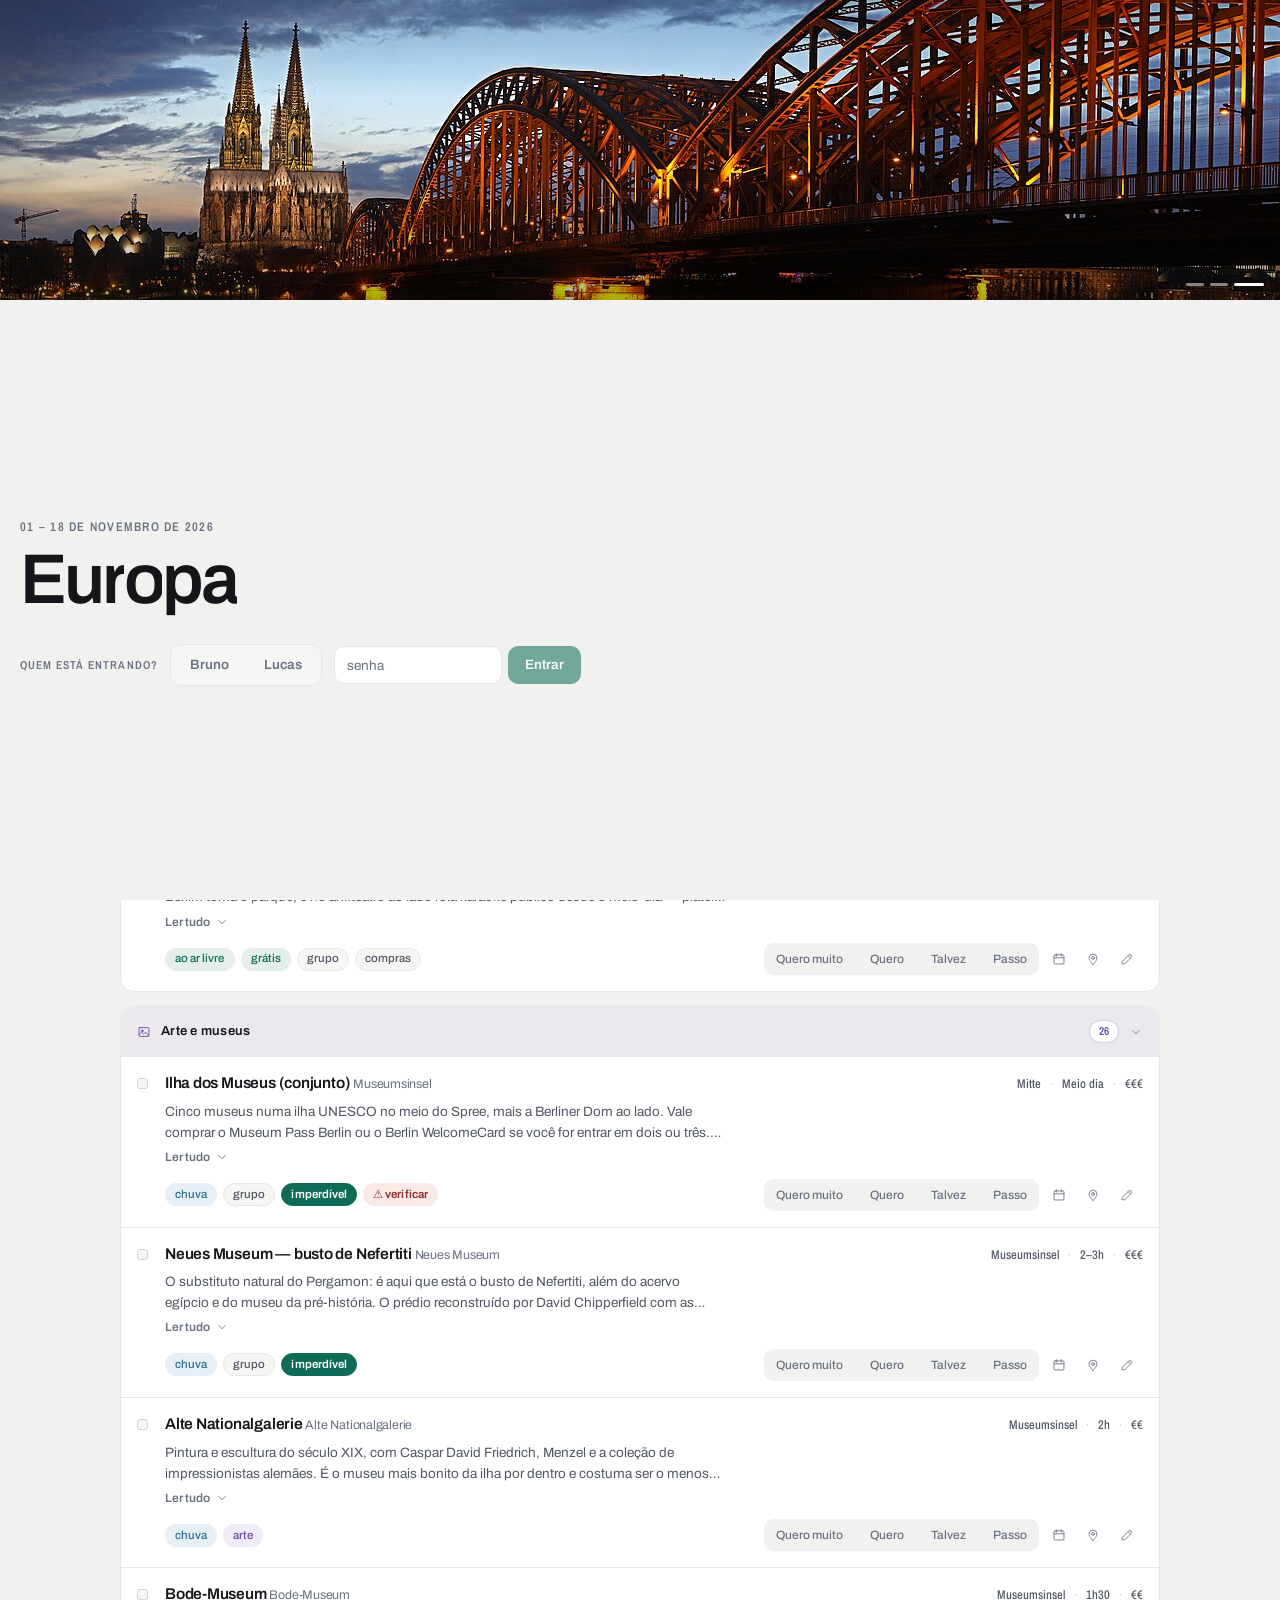
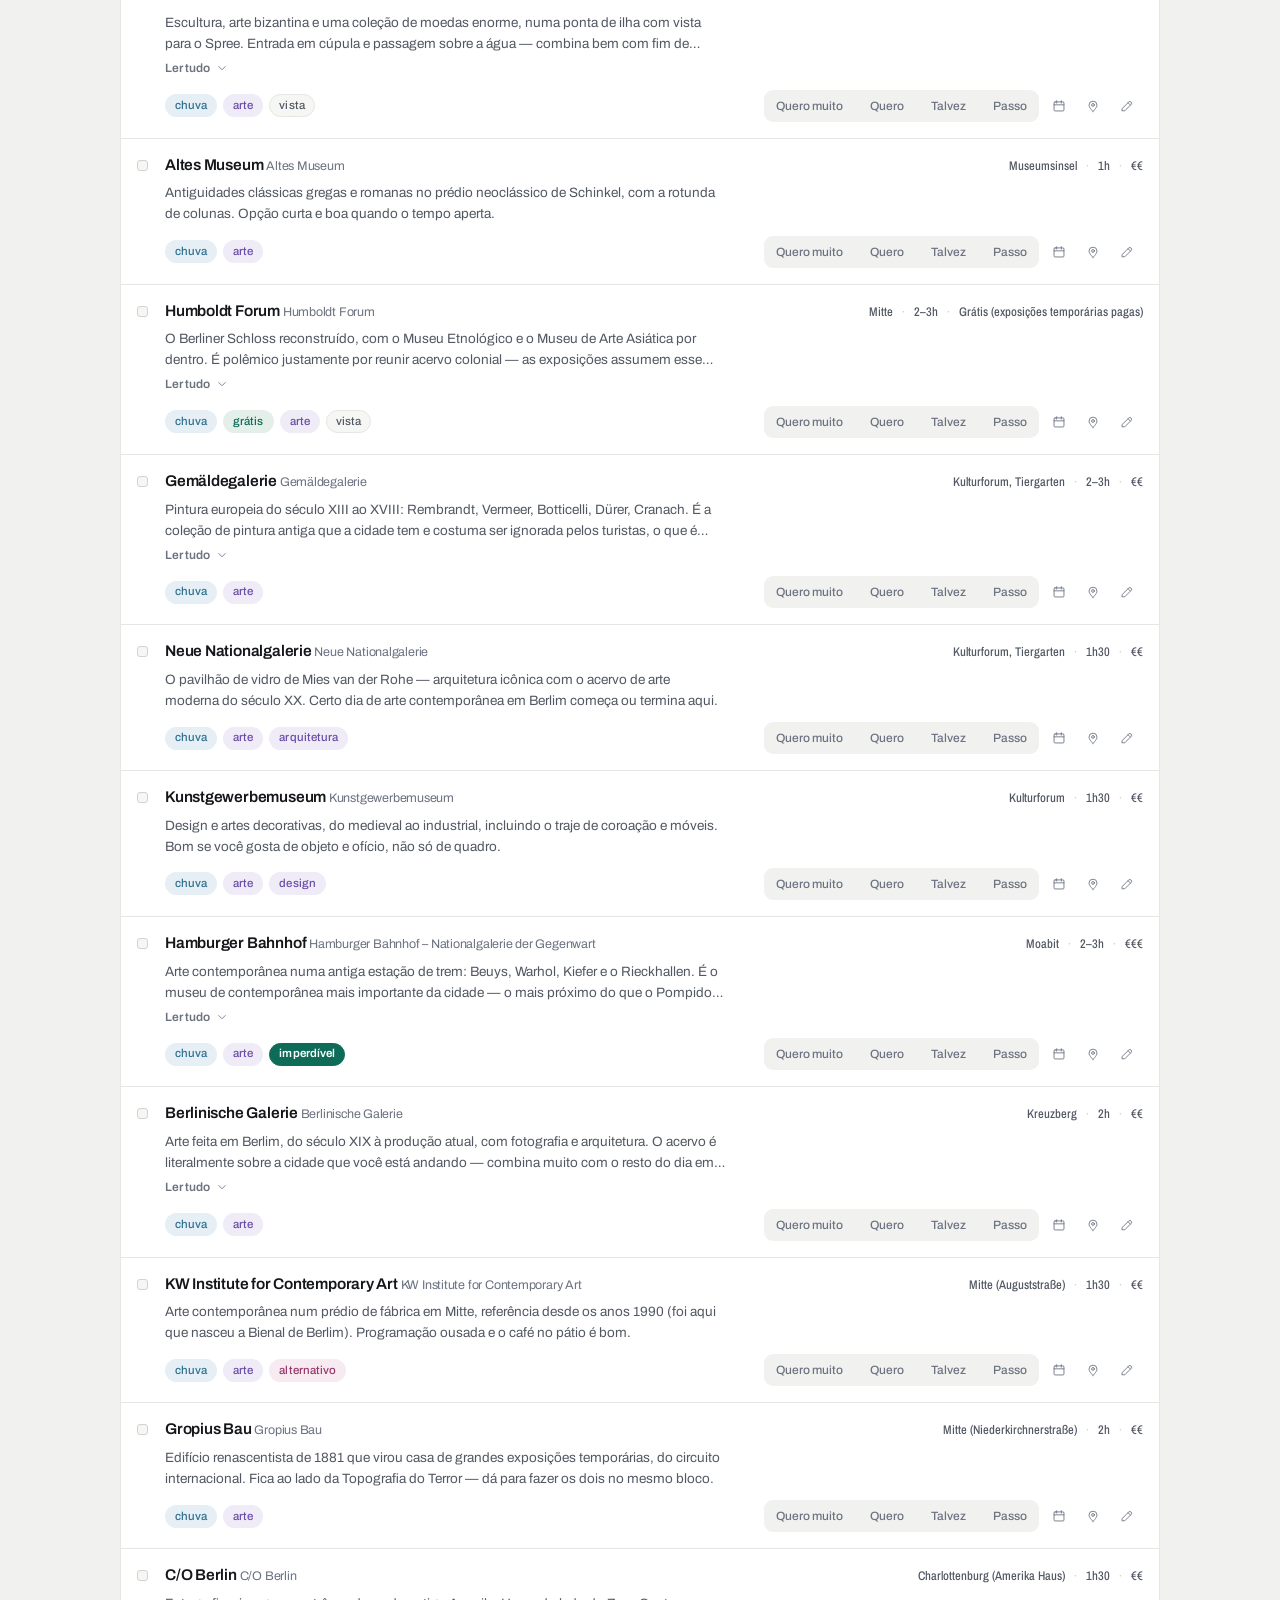
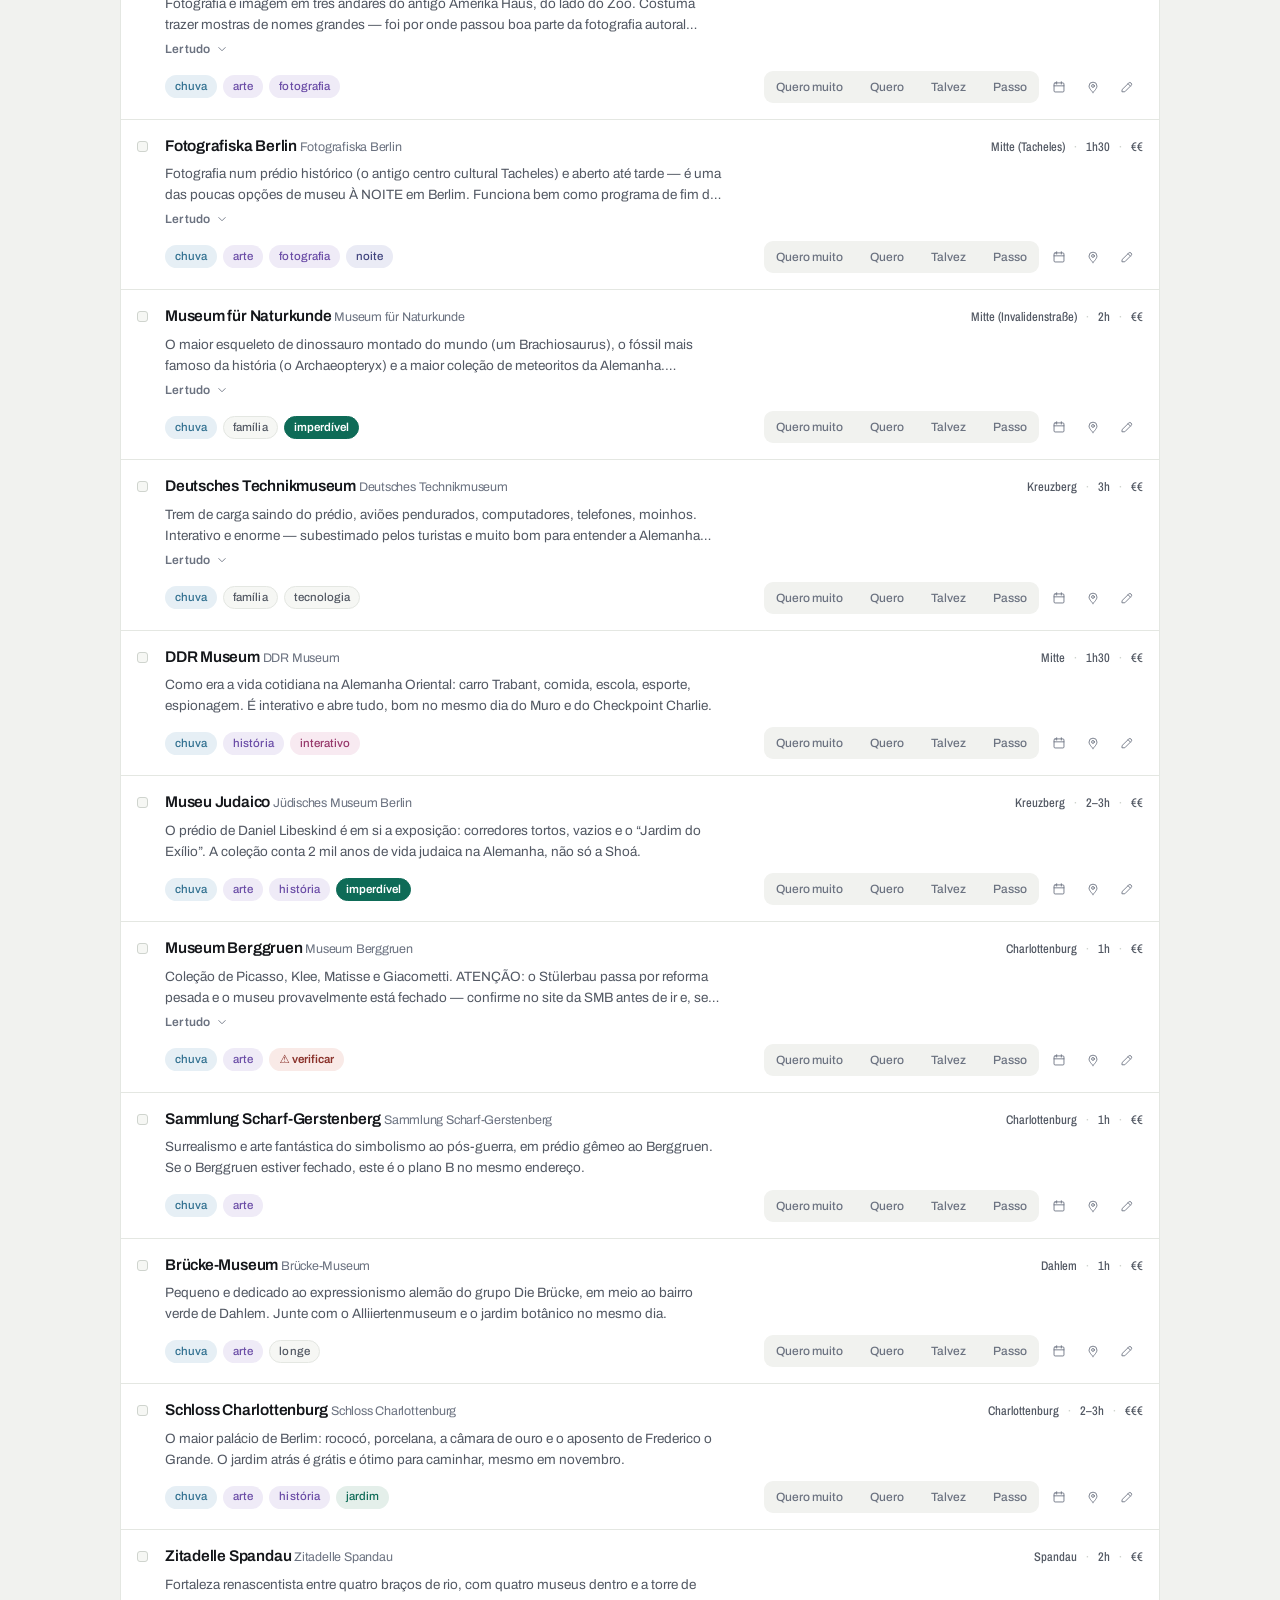
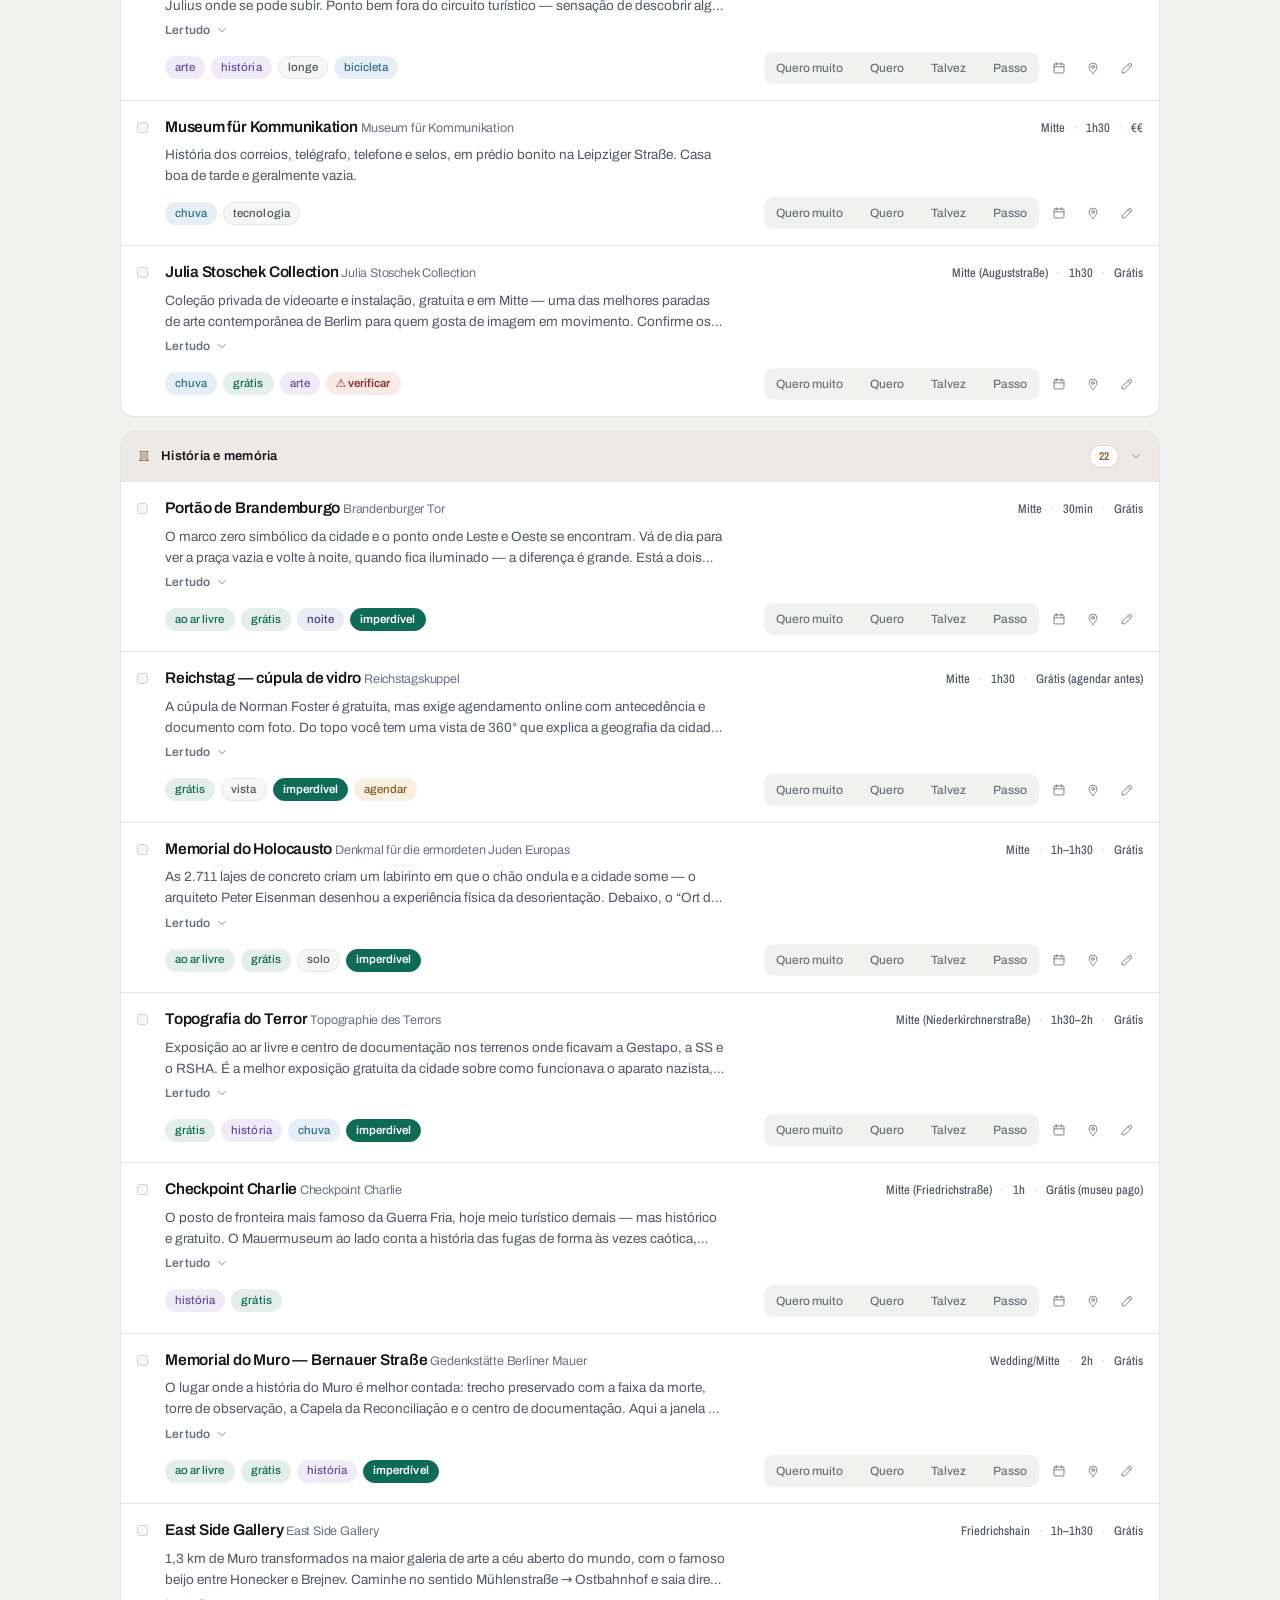
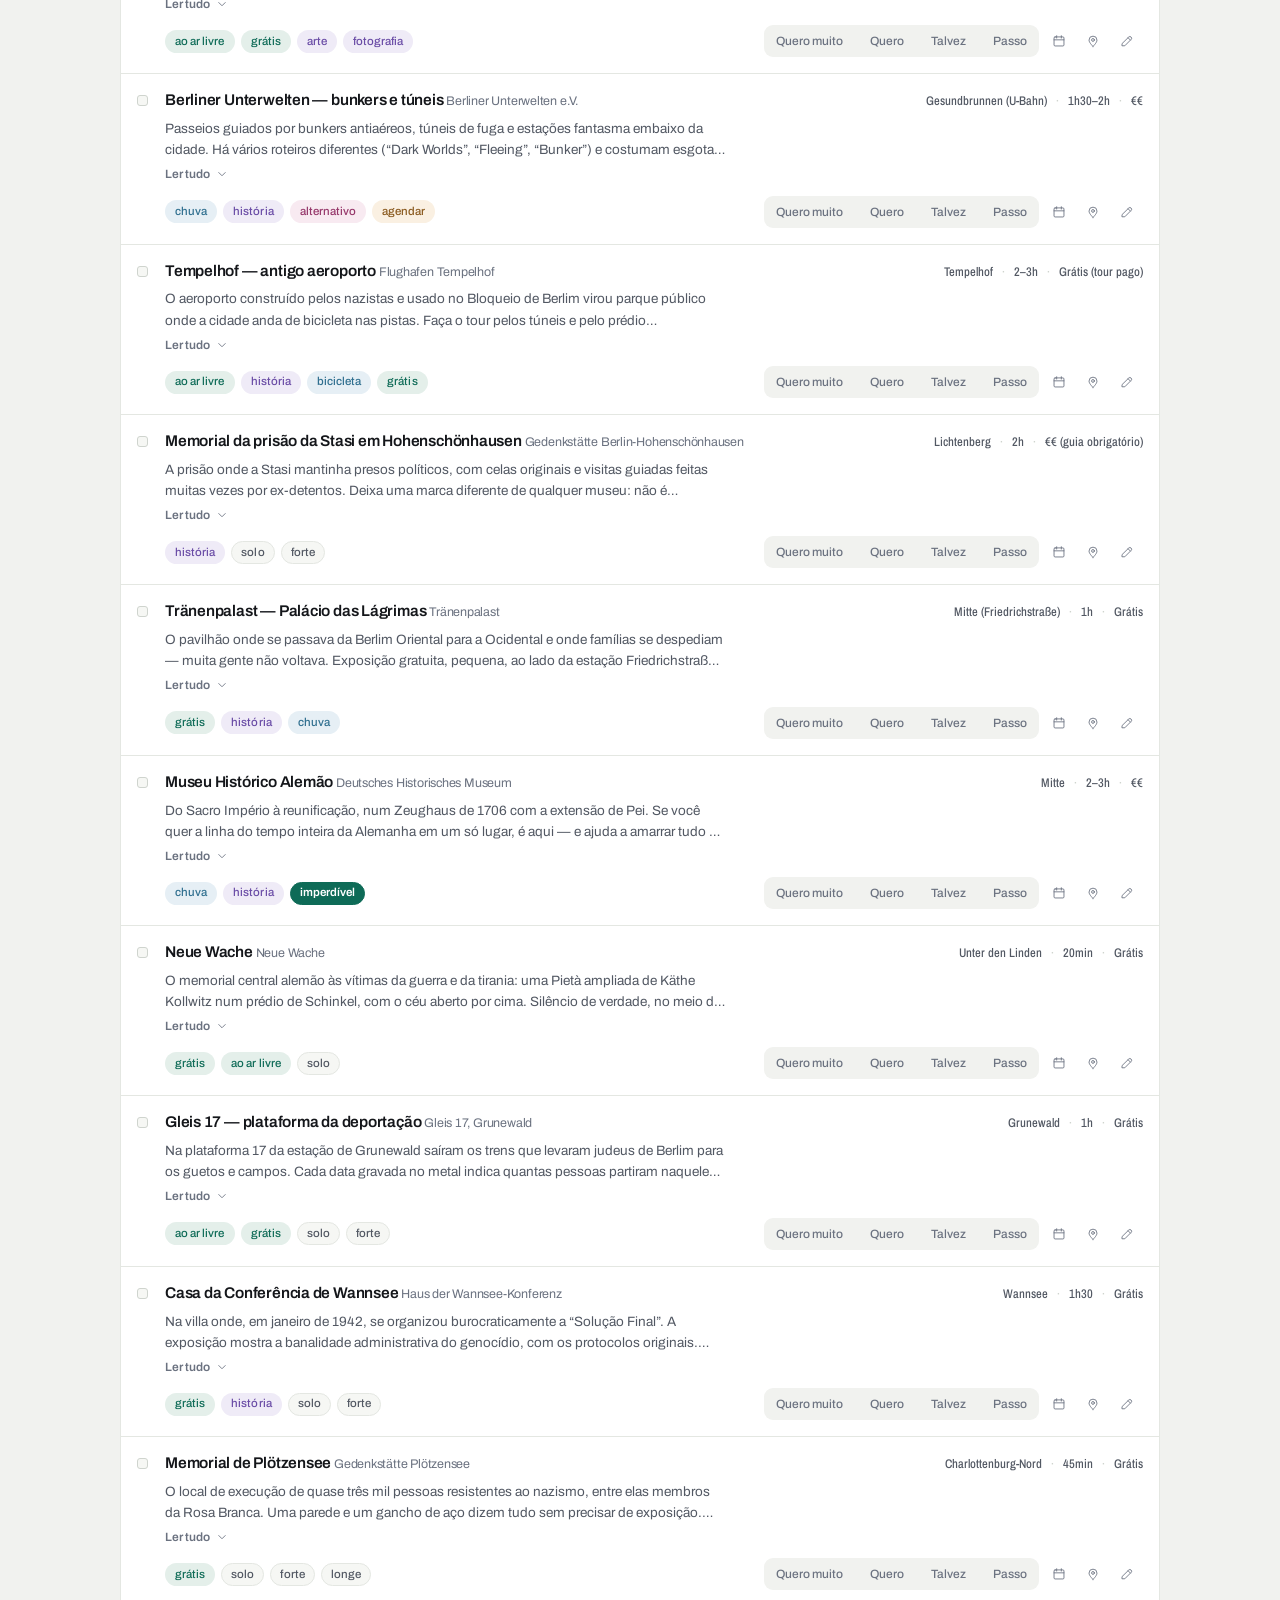
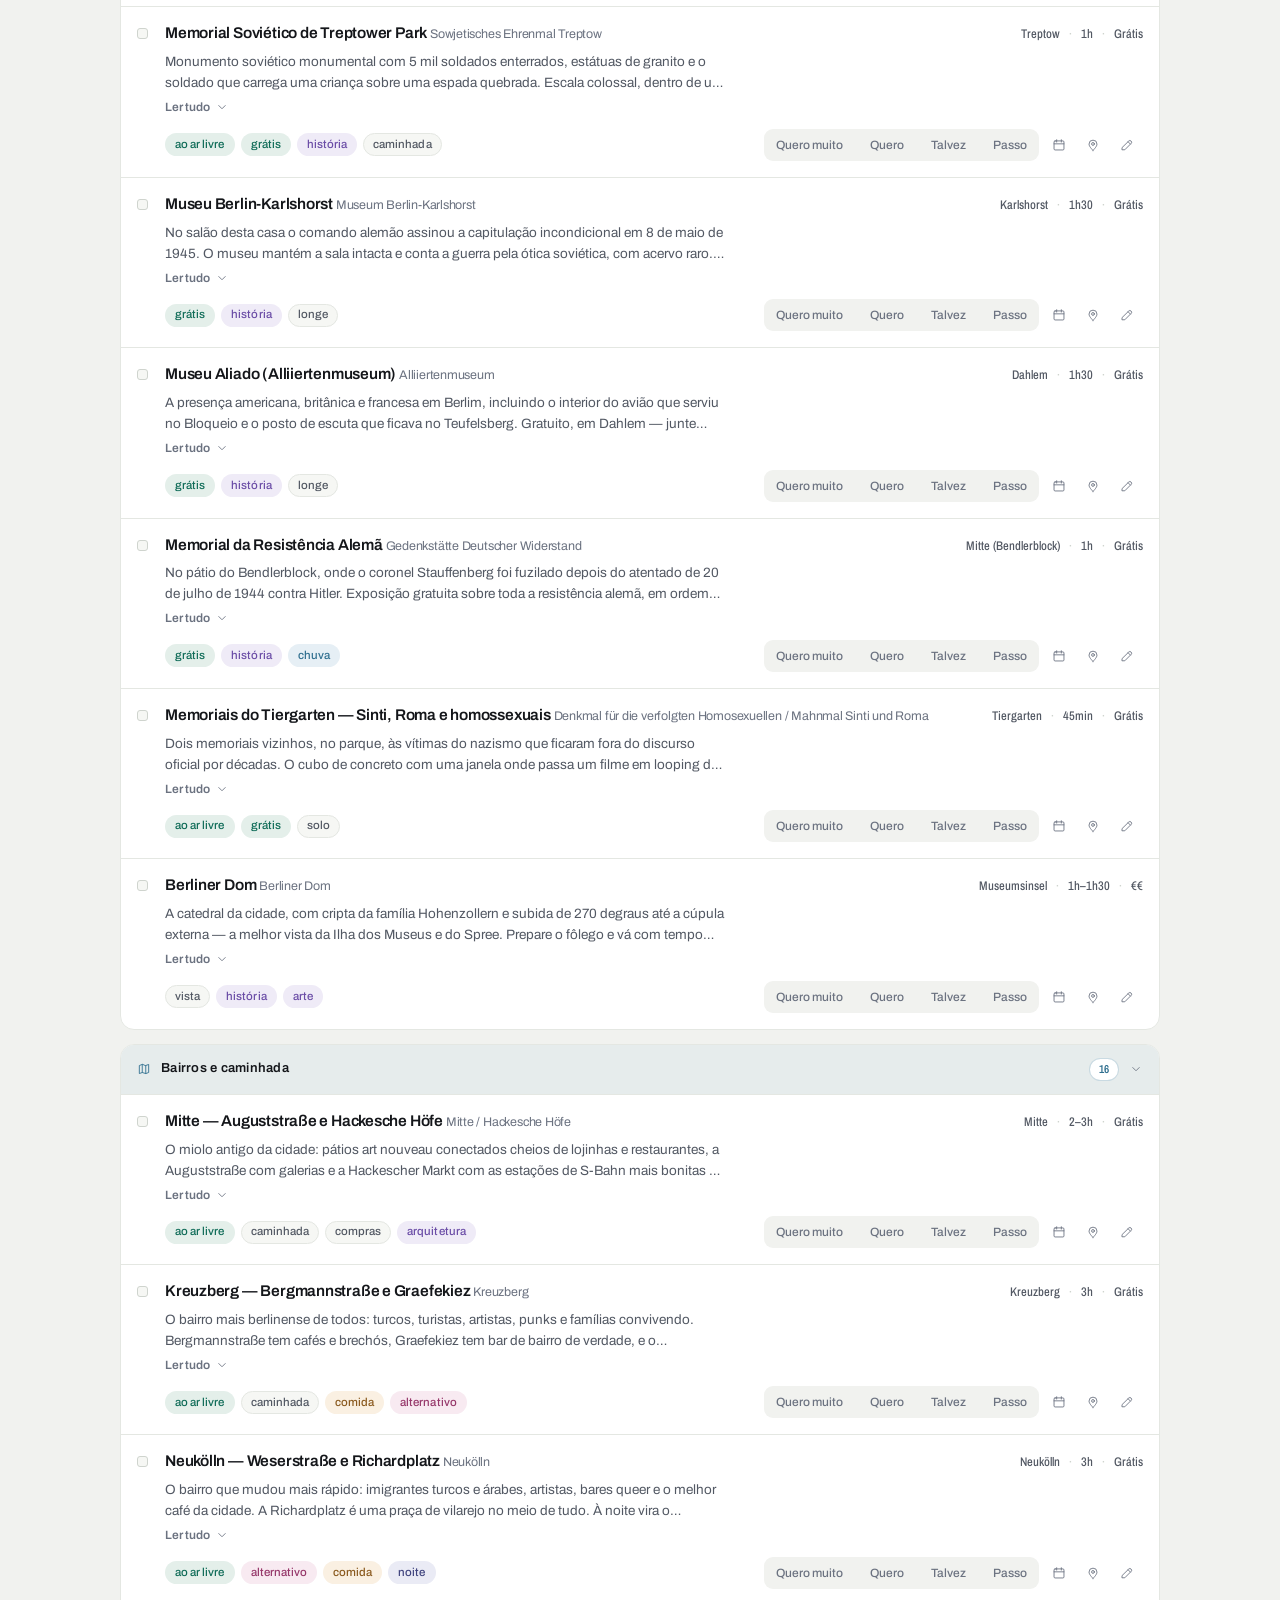
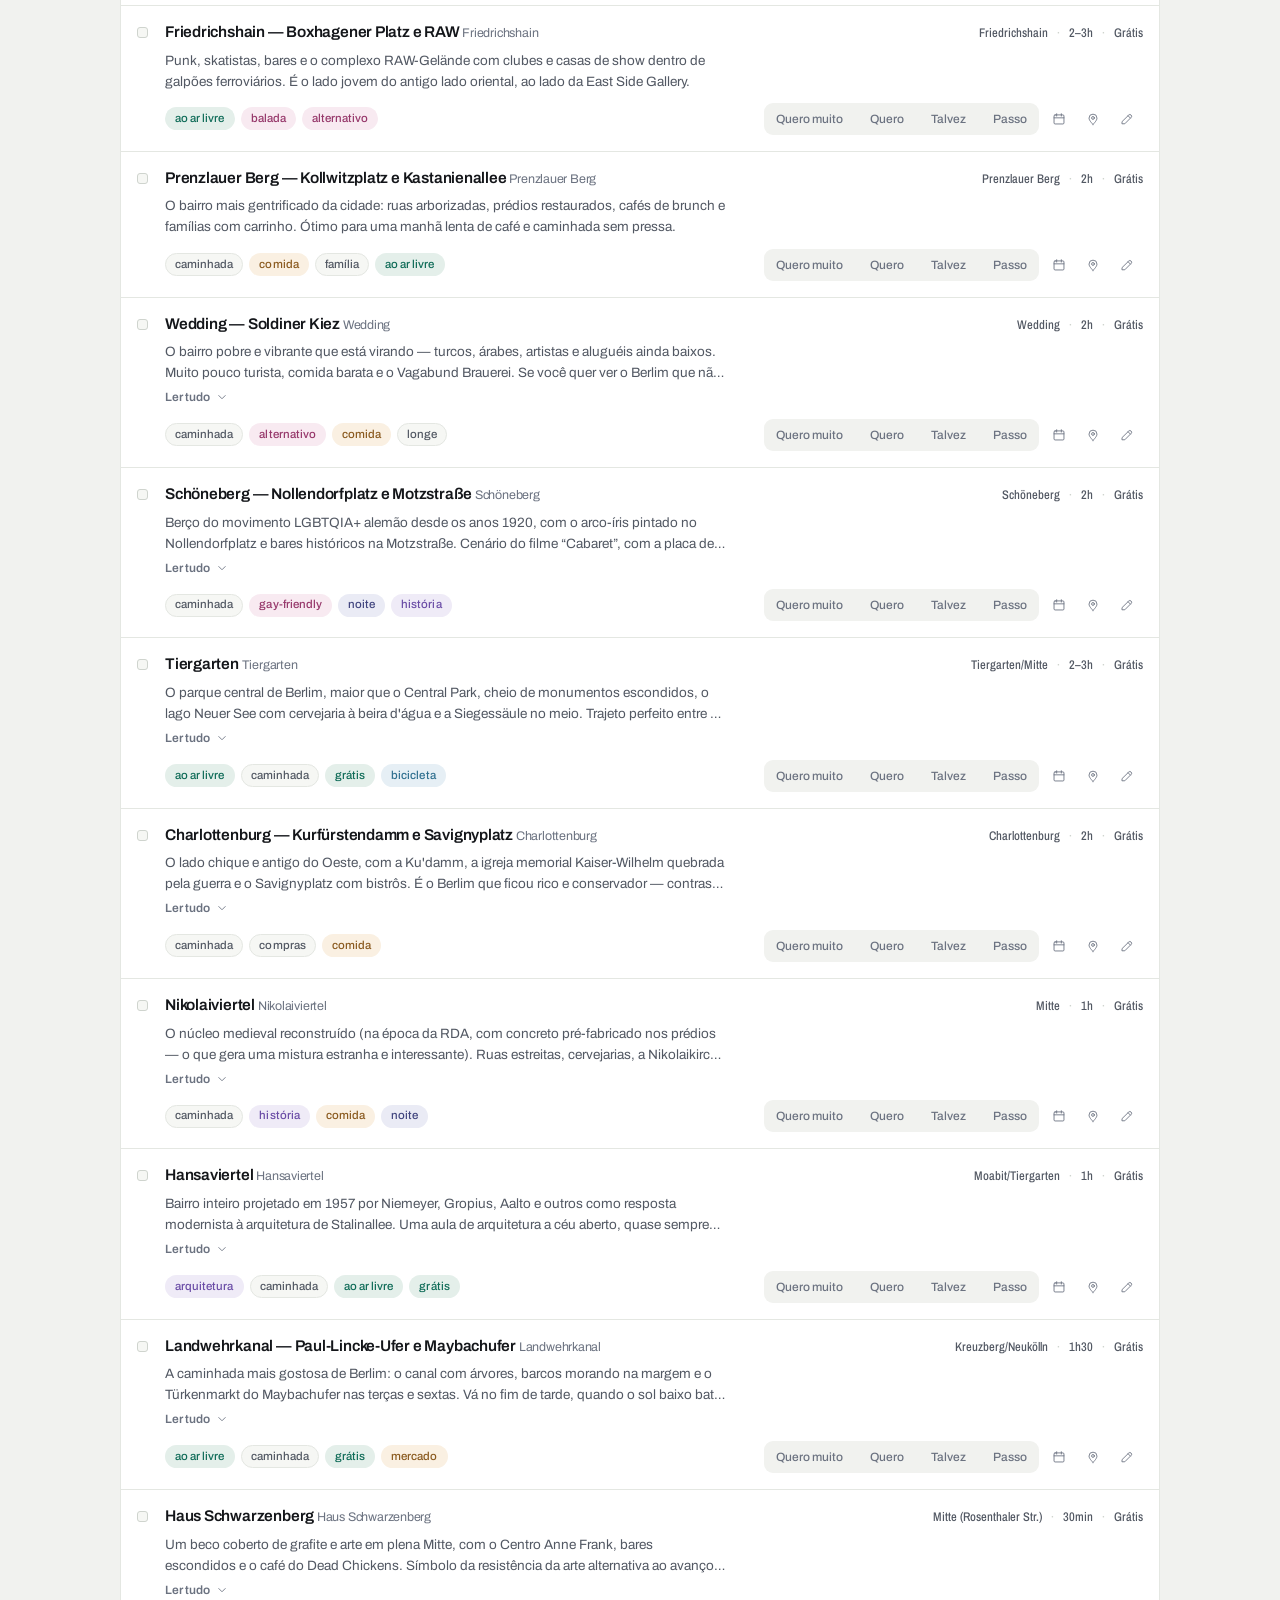
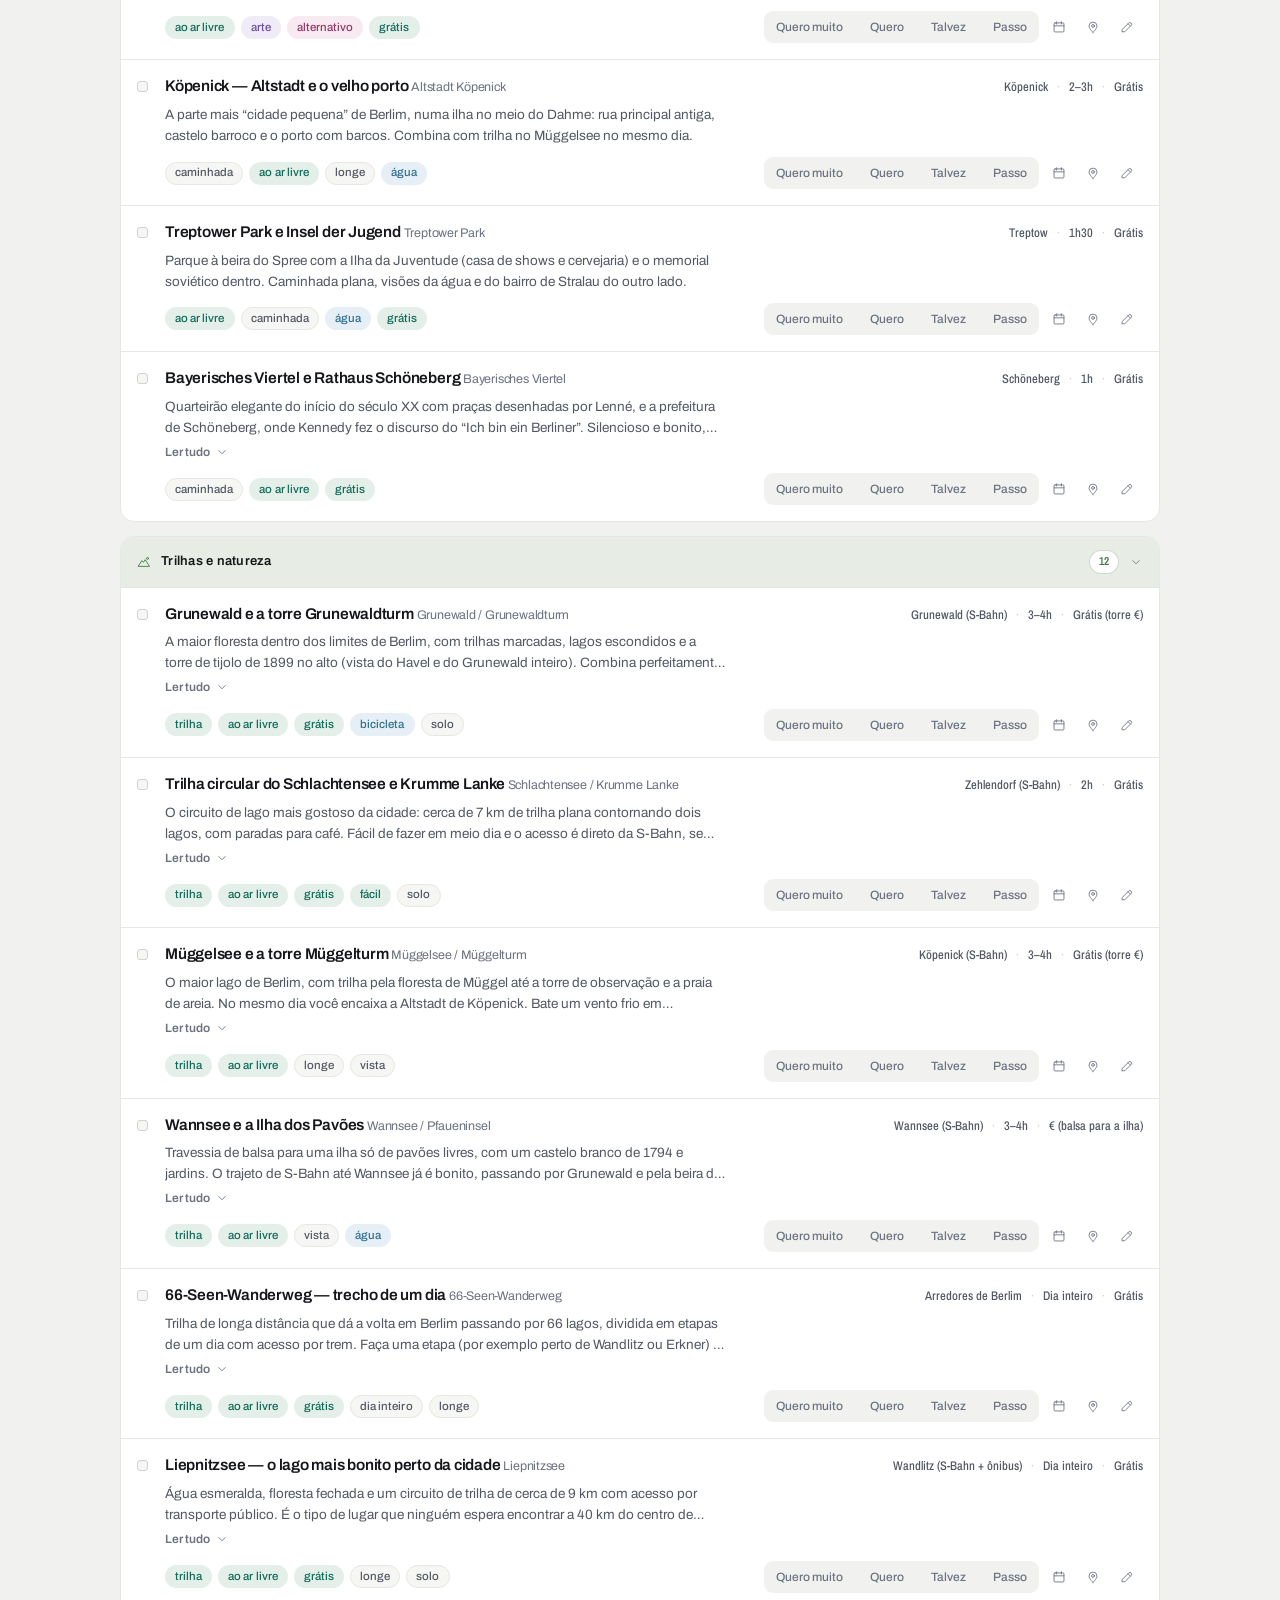
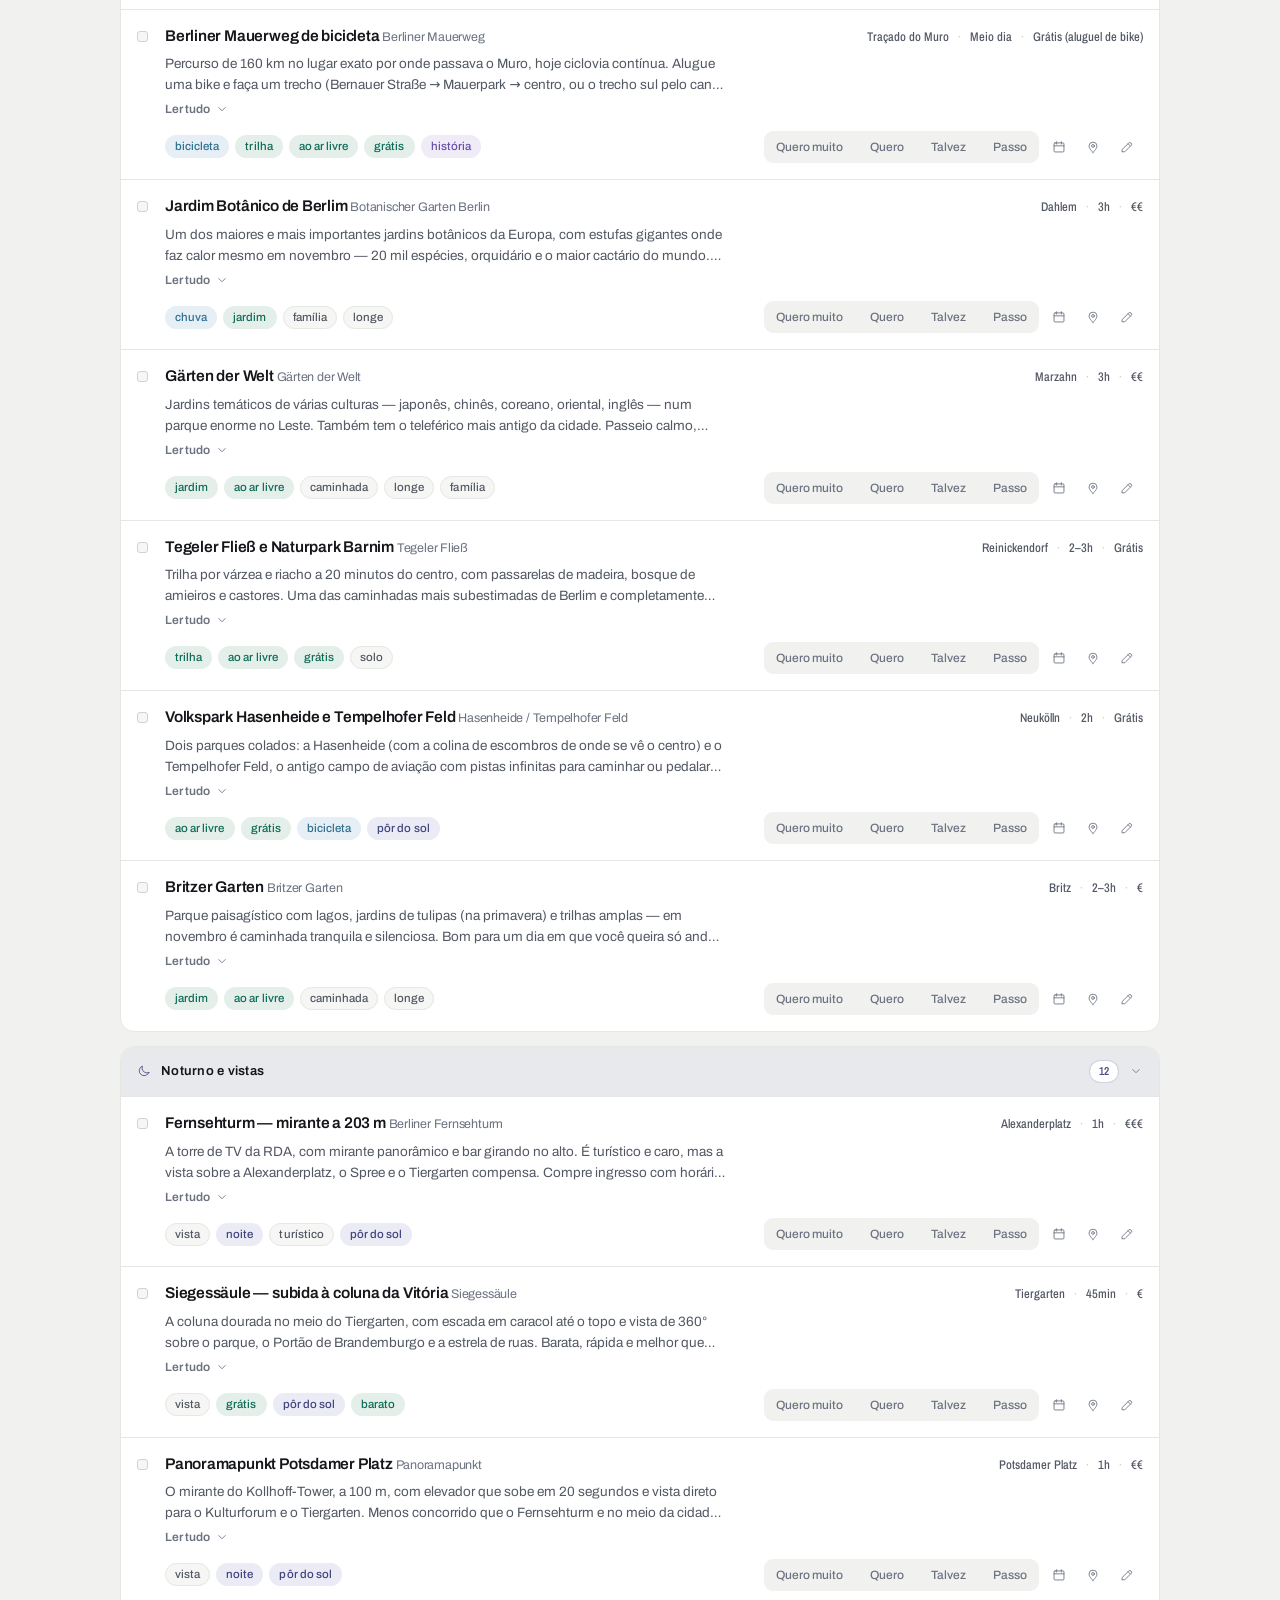
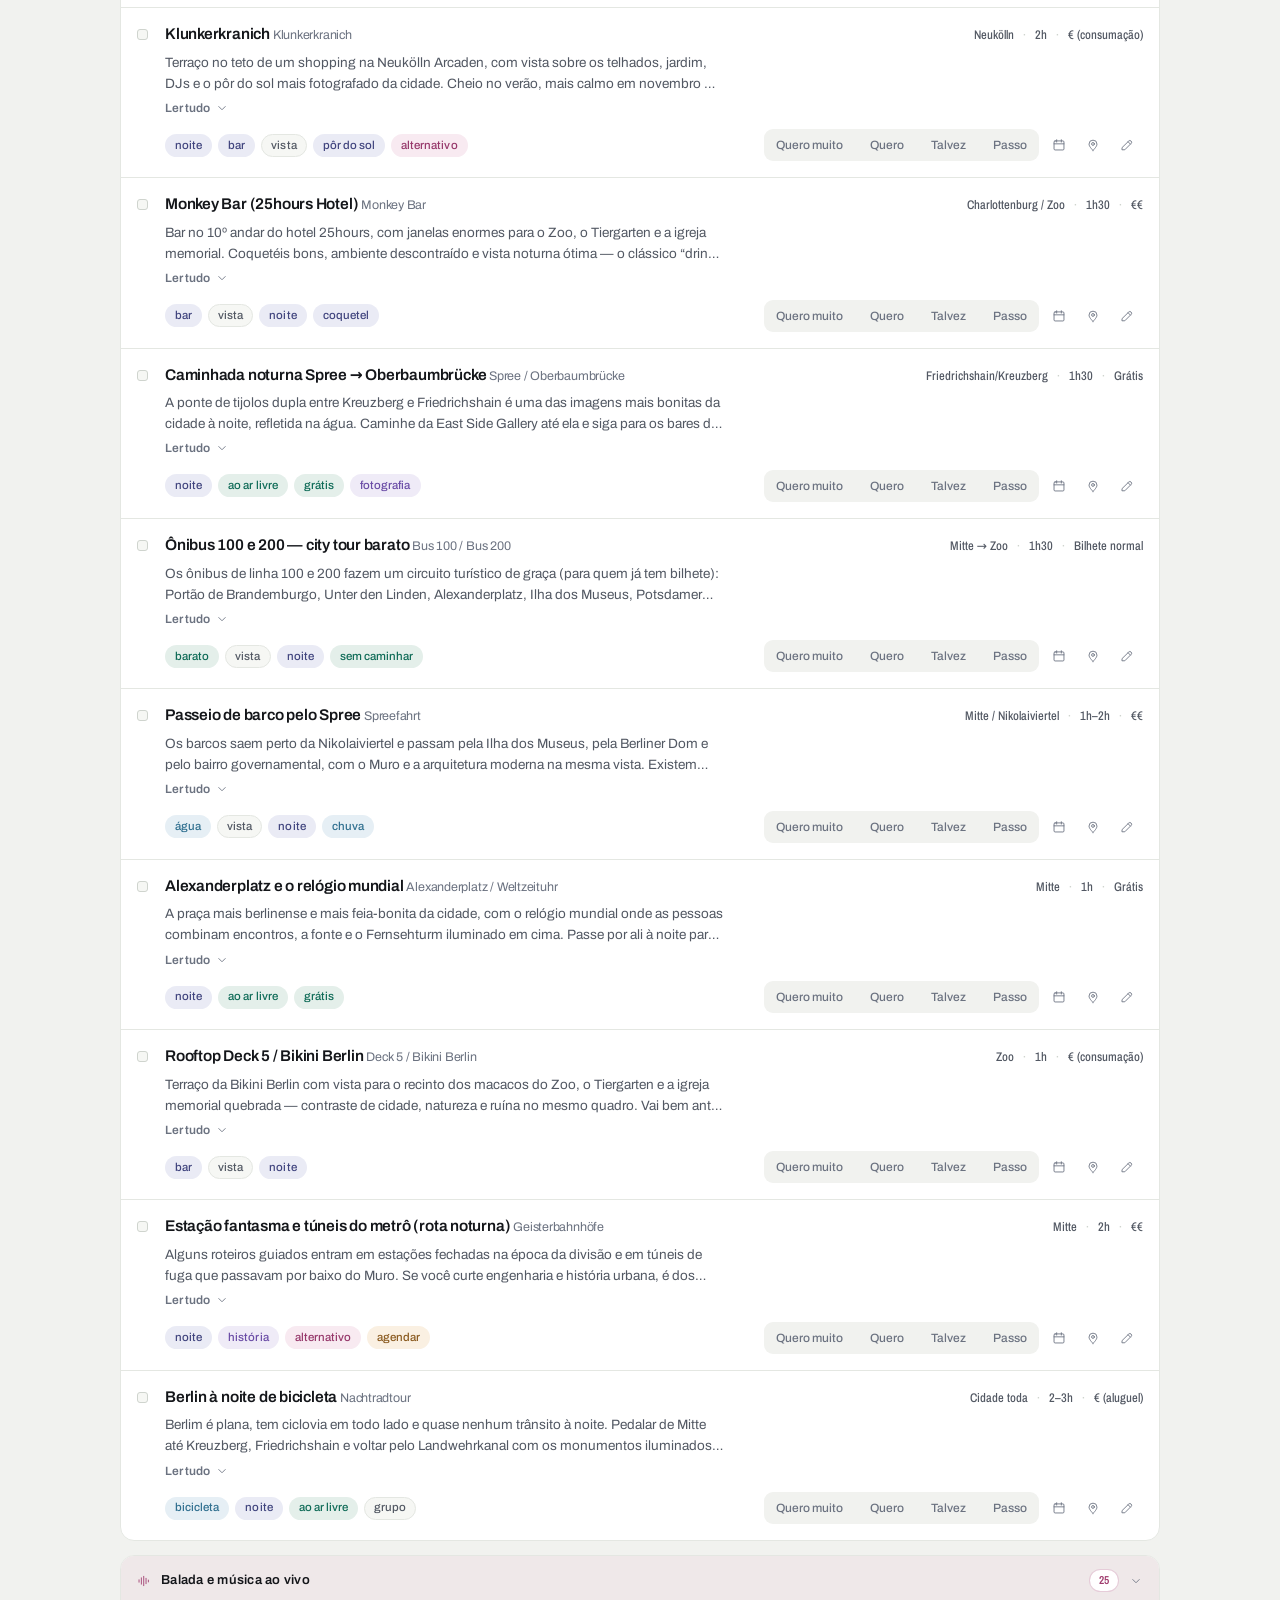
==== commit 5fabccbe: "Entrada em dois passos (escolher a pessoa e digitar a senha) e abertura trancada sem sessao O e-mail" ====
--- a/app/index.html
+++ b/app/index.html
@@ -230,10 +230,9 @@
     <p class="sp-eyebrow">01 – 18 de novembro de 2026</p>
     <h1 class="sp-title"><span style="--i:0"><i>E</i></span><span style="--i:1"><i>u</i></span><span style="--i:2"><i>r</i></span><span style="--i:3"><i>o</i></span><span style="--i:4"><i>p</i></span><span style="--i:5"><i>a</i></span></h1>
     <div class="sp-who">
-      <span class="sp-who-l" id="sp-who-l">Quem está usando</span>
+      <span class="sp-who-l" id="sp-who-l">Quem está entrando</span>
       <div class="sp-seg" id="sp-seg" role="group" aria-label="Perfil"></div>
       <form class="sp-login" id="sp-login" hidden>
-        <input class="sp-in" type="email" id="sp-email" placeholder="e-mail" autocomplete="username" autocapitalize="none" spellcheck="false" required>
         <input class="sp-in" type="password" id="sp-senha" placeholder="senha" autocomplete="current-password" required>
         <button class="sp-entrar" type="submit" id="sp-entrar">Entrar</button>
         <p class="sp-msg" id="sp-erro" role="alert" hidden></p>
--- a/app/app.css
+++ b/app/app.css
@@ -686,6 +686,7 @@
 }
 
 .sp-menu{margin-top:26px;display:grid;gap:6px}
+.sp-menu[hidden]{display:none}
 .sp-item{
   display:flex;align-items:center;gap:11px;width:100%;text-align:left;
   background:var(--surface);border:1px solid var(--line);border-radius:12px;padding:11px 14px;
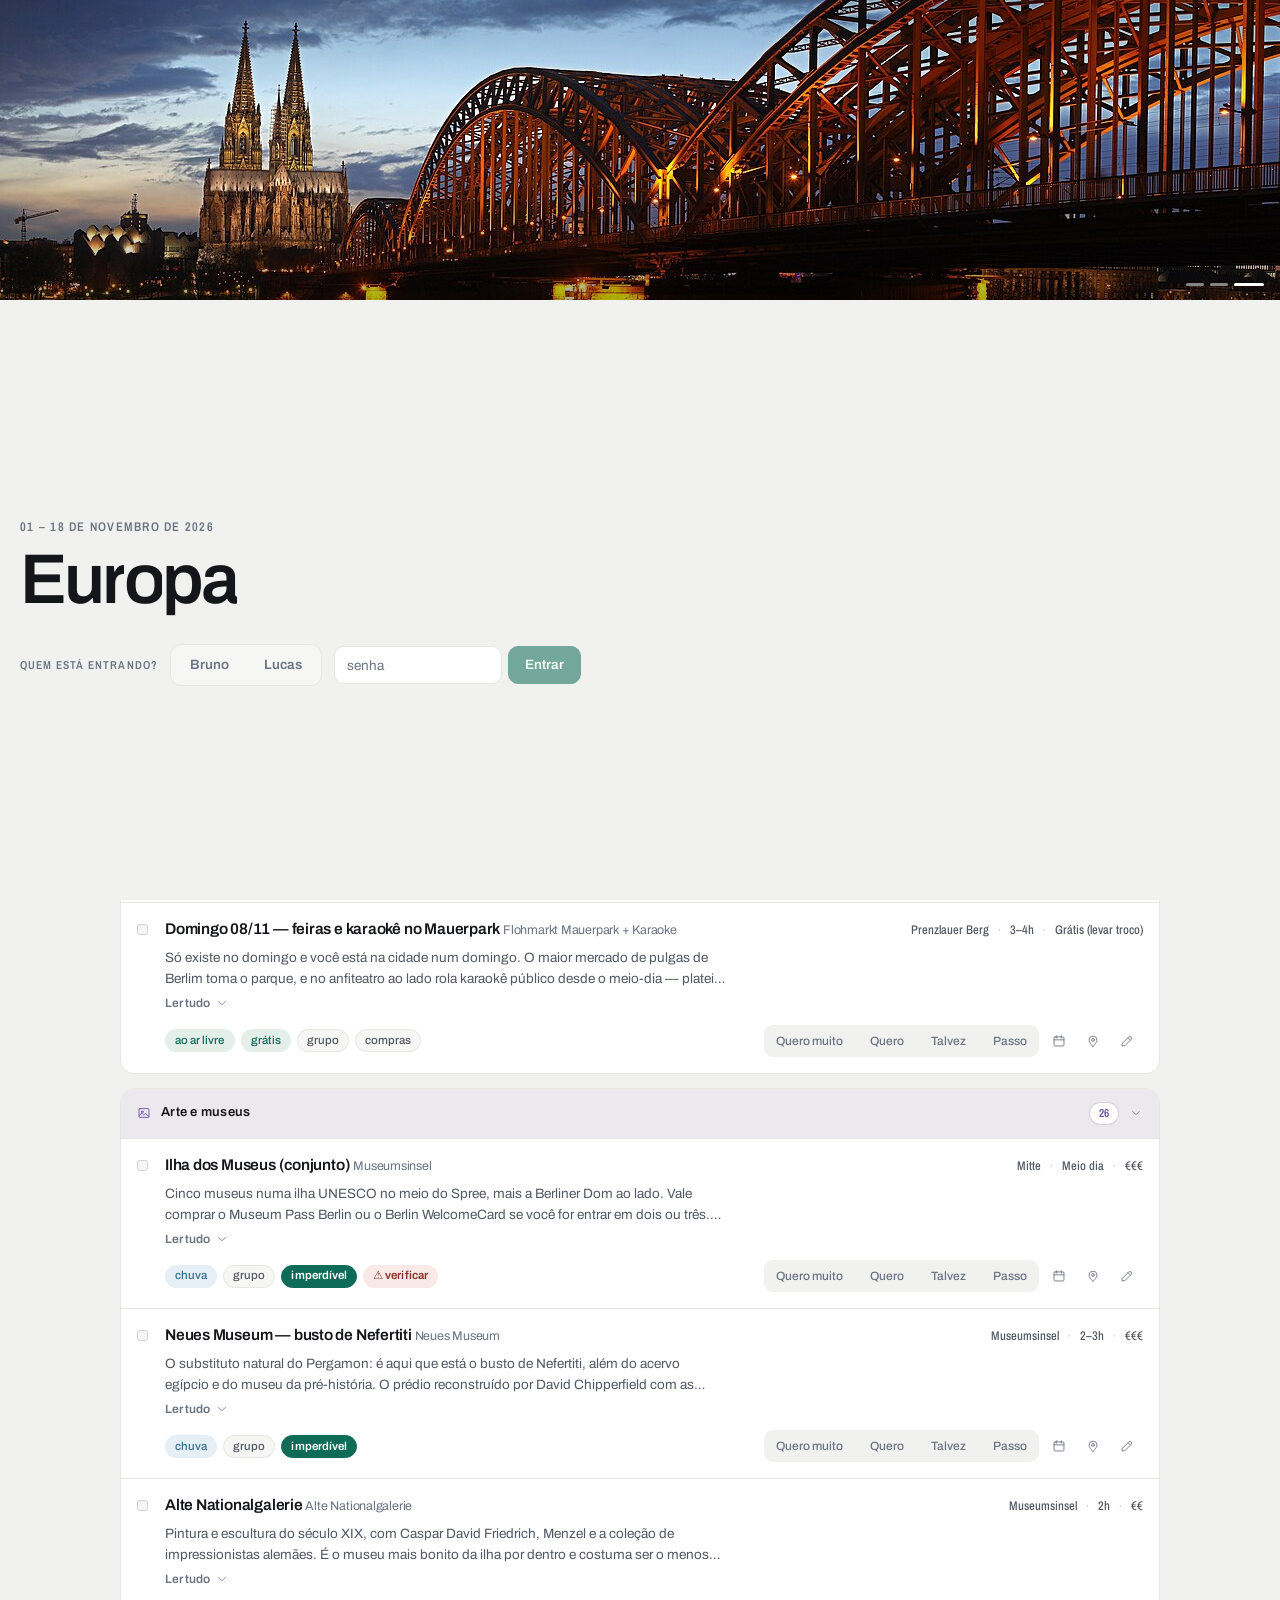
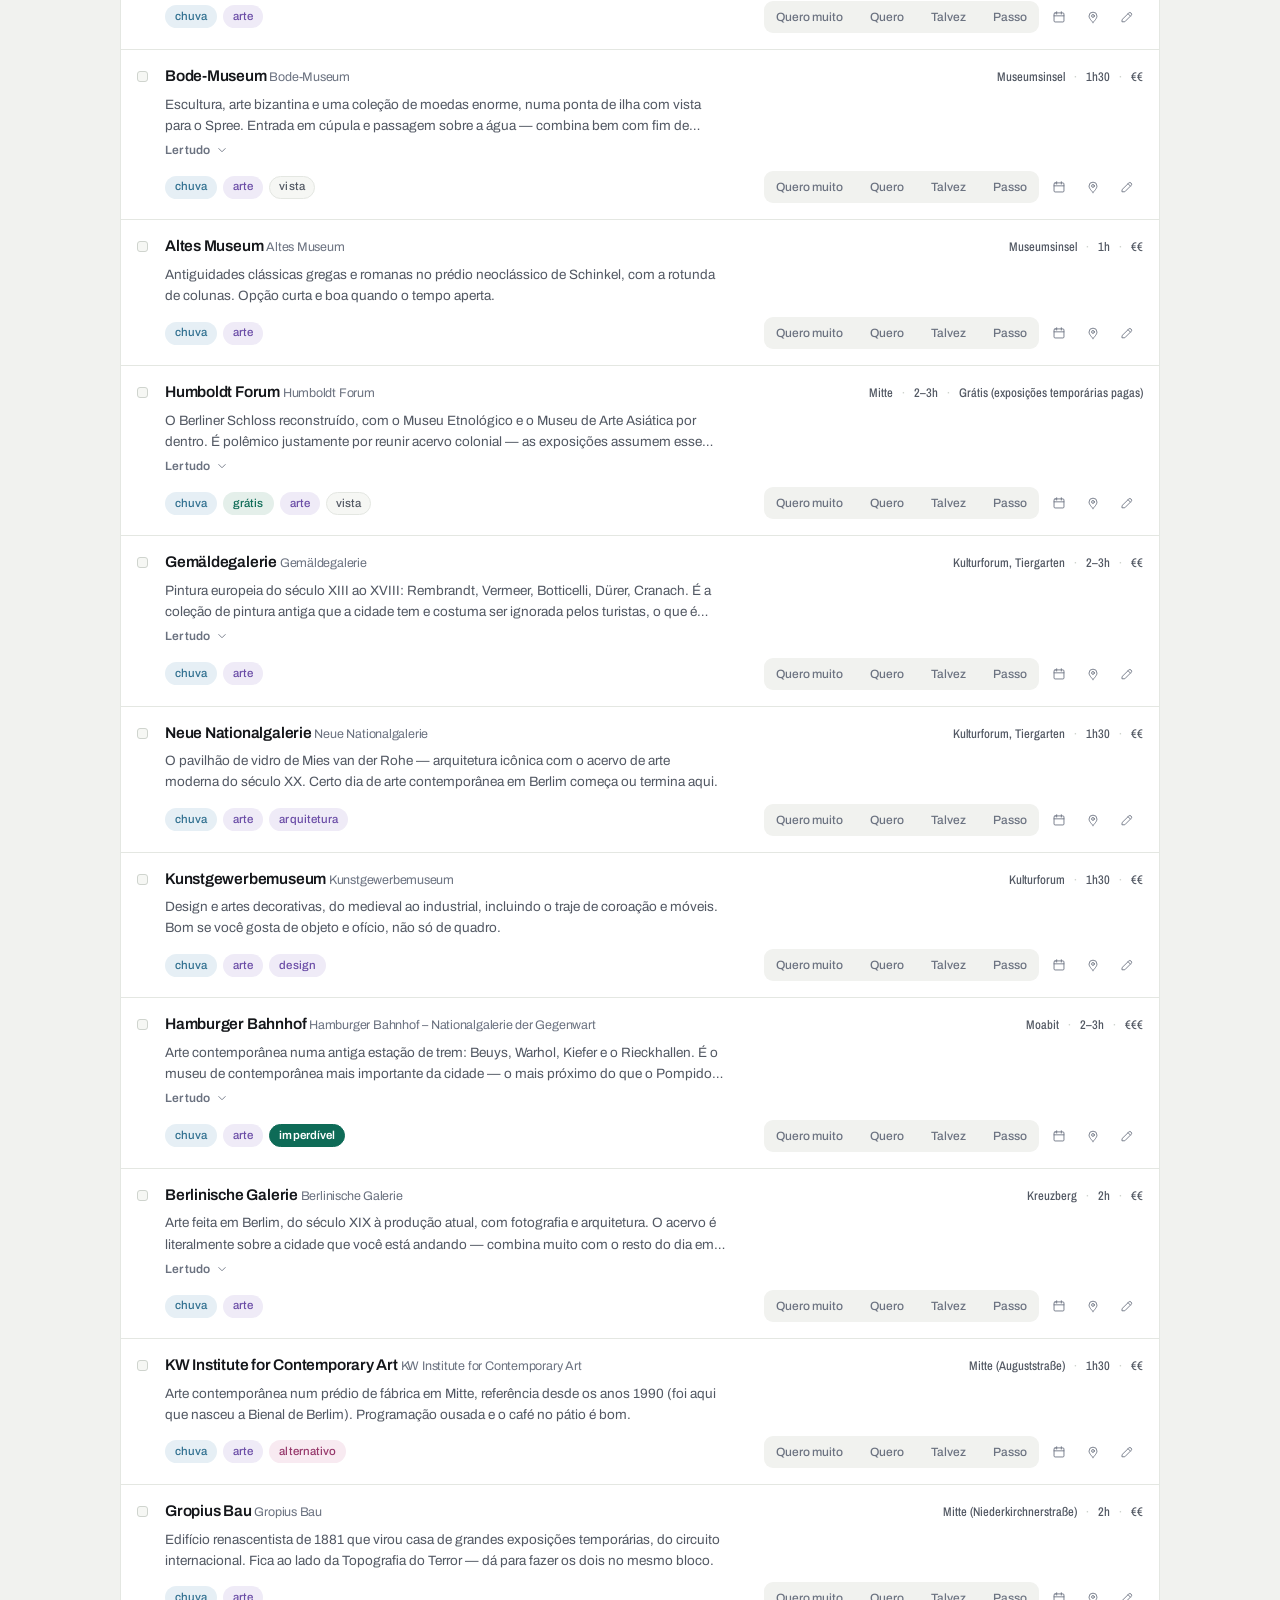
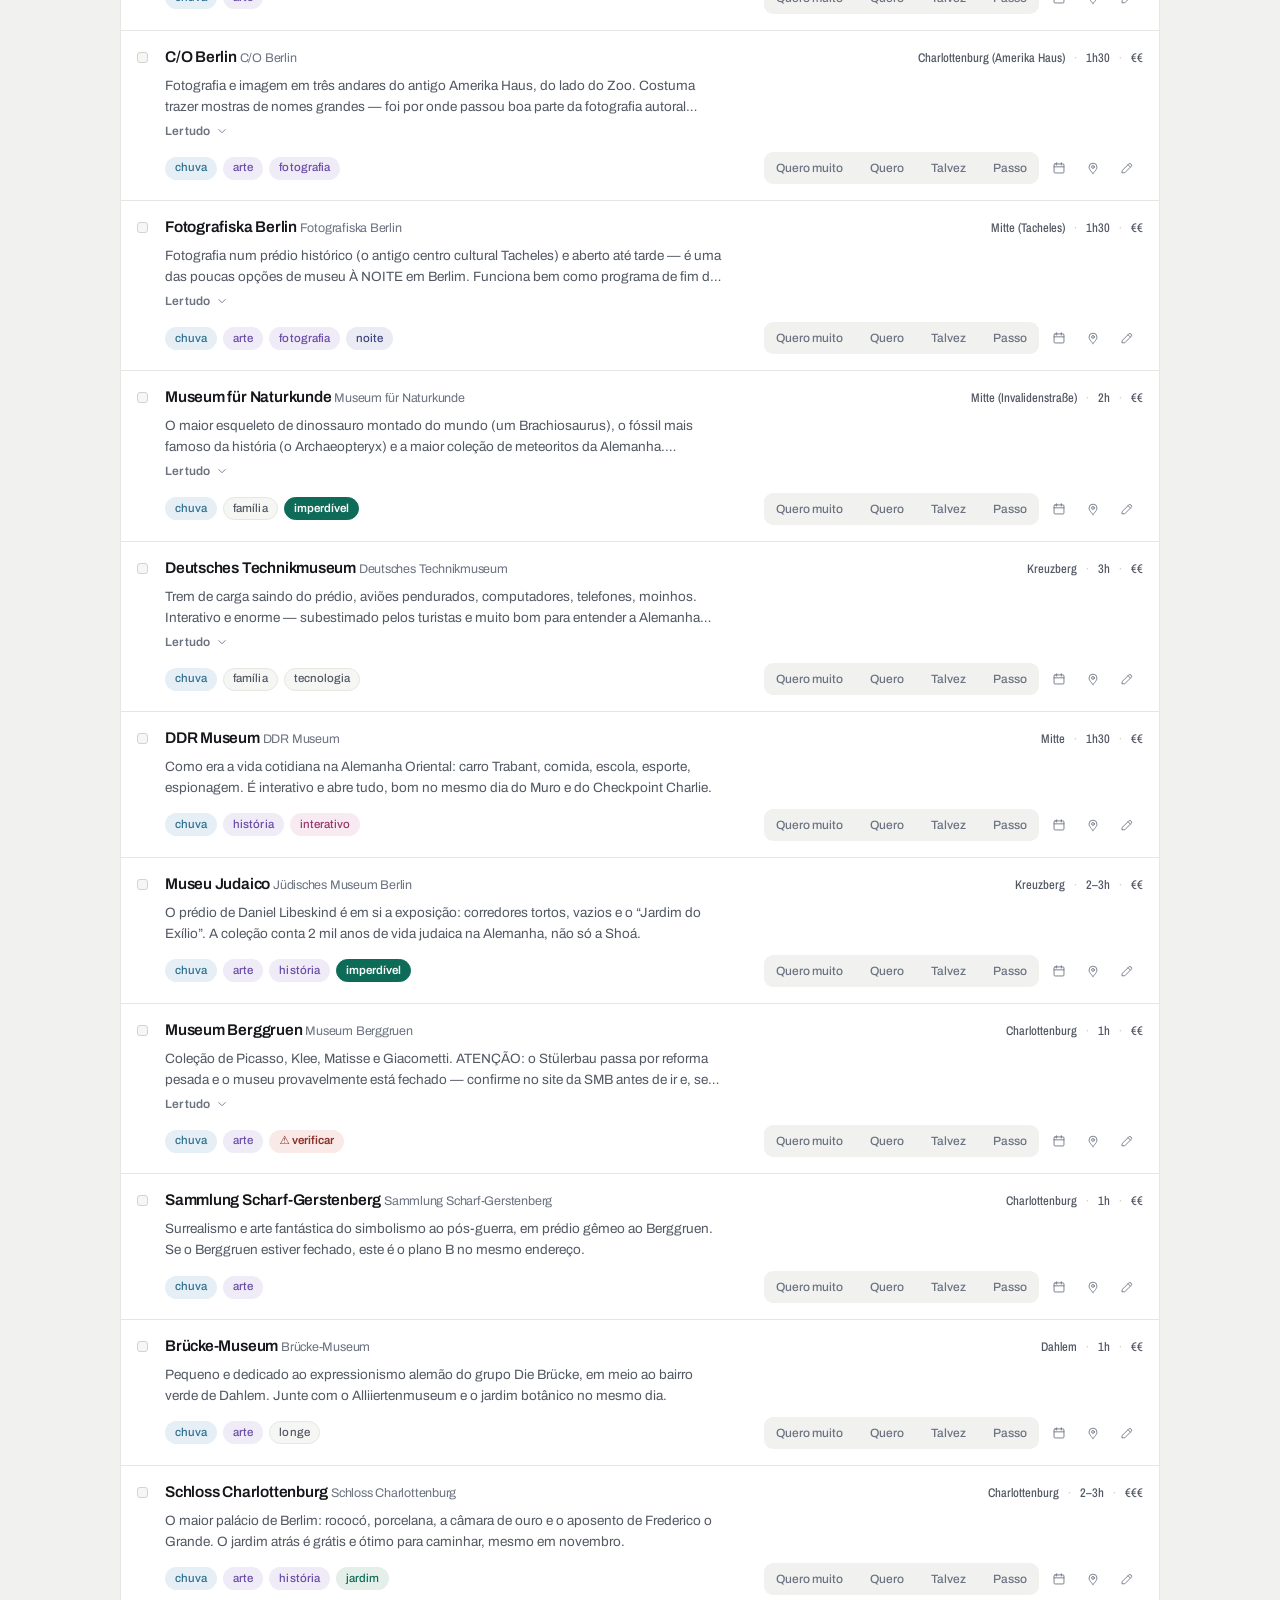
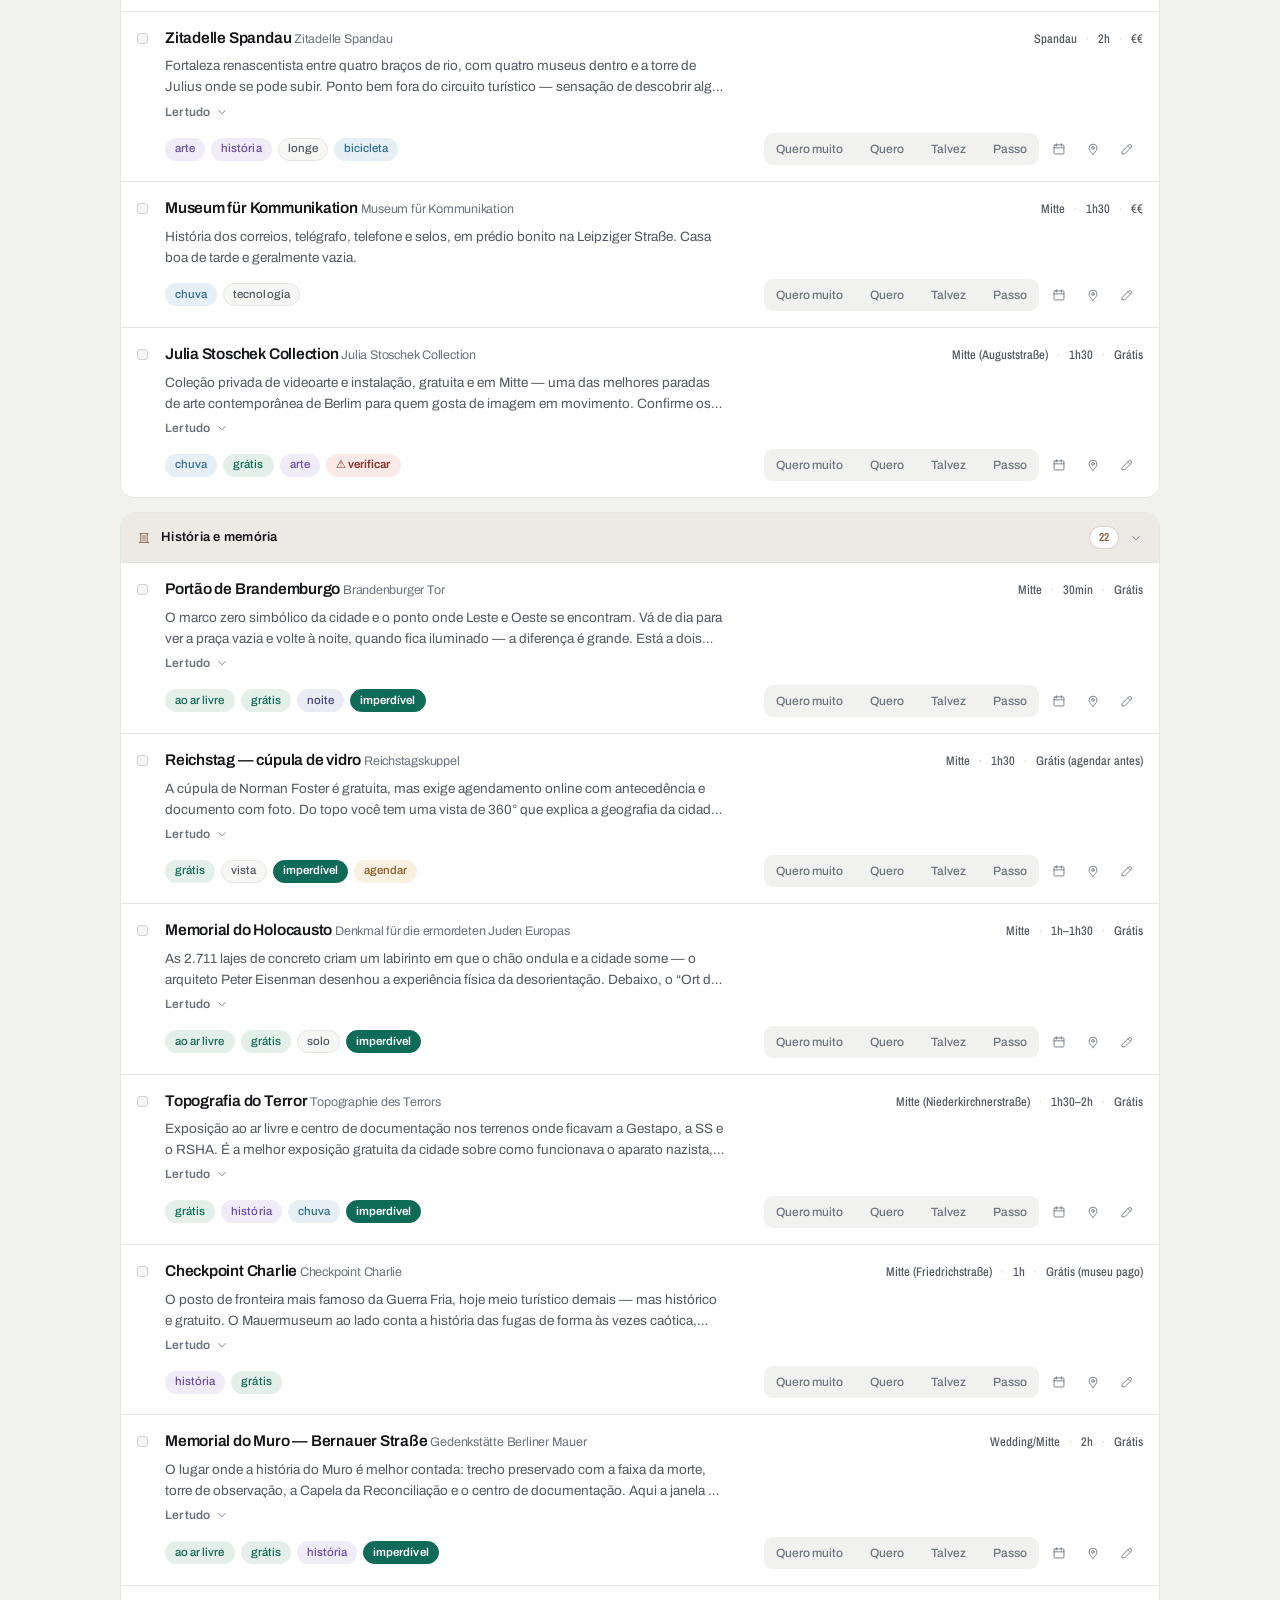
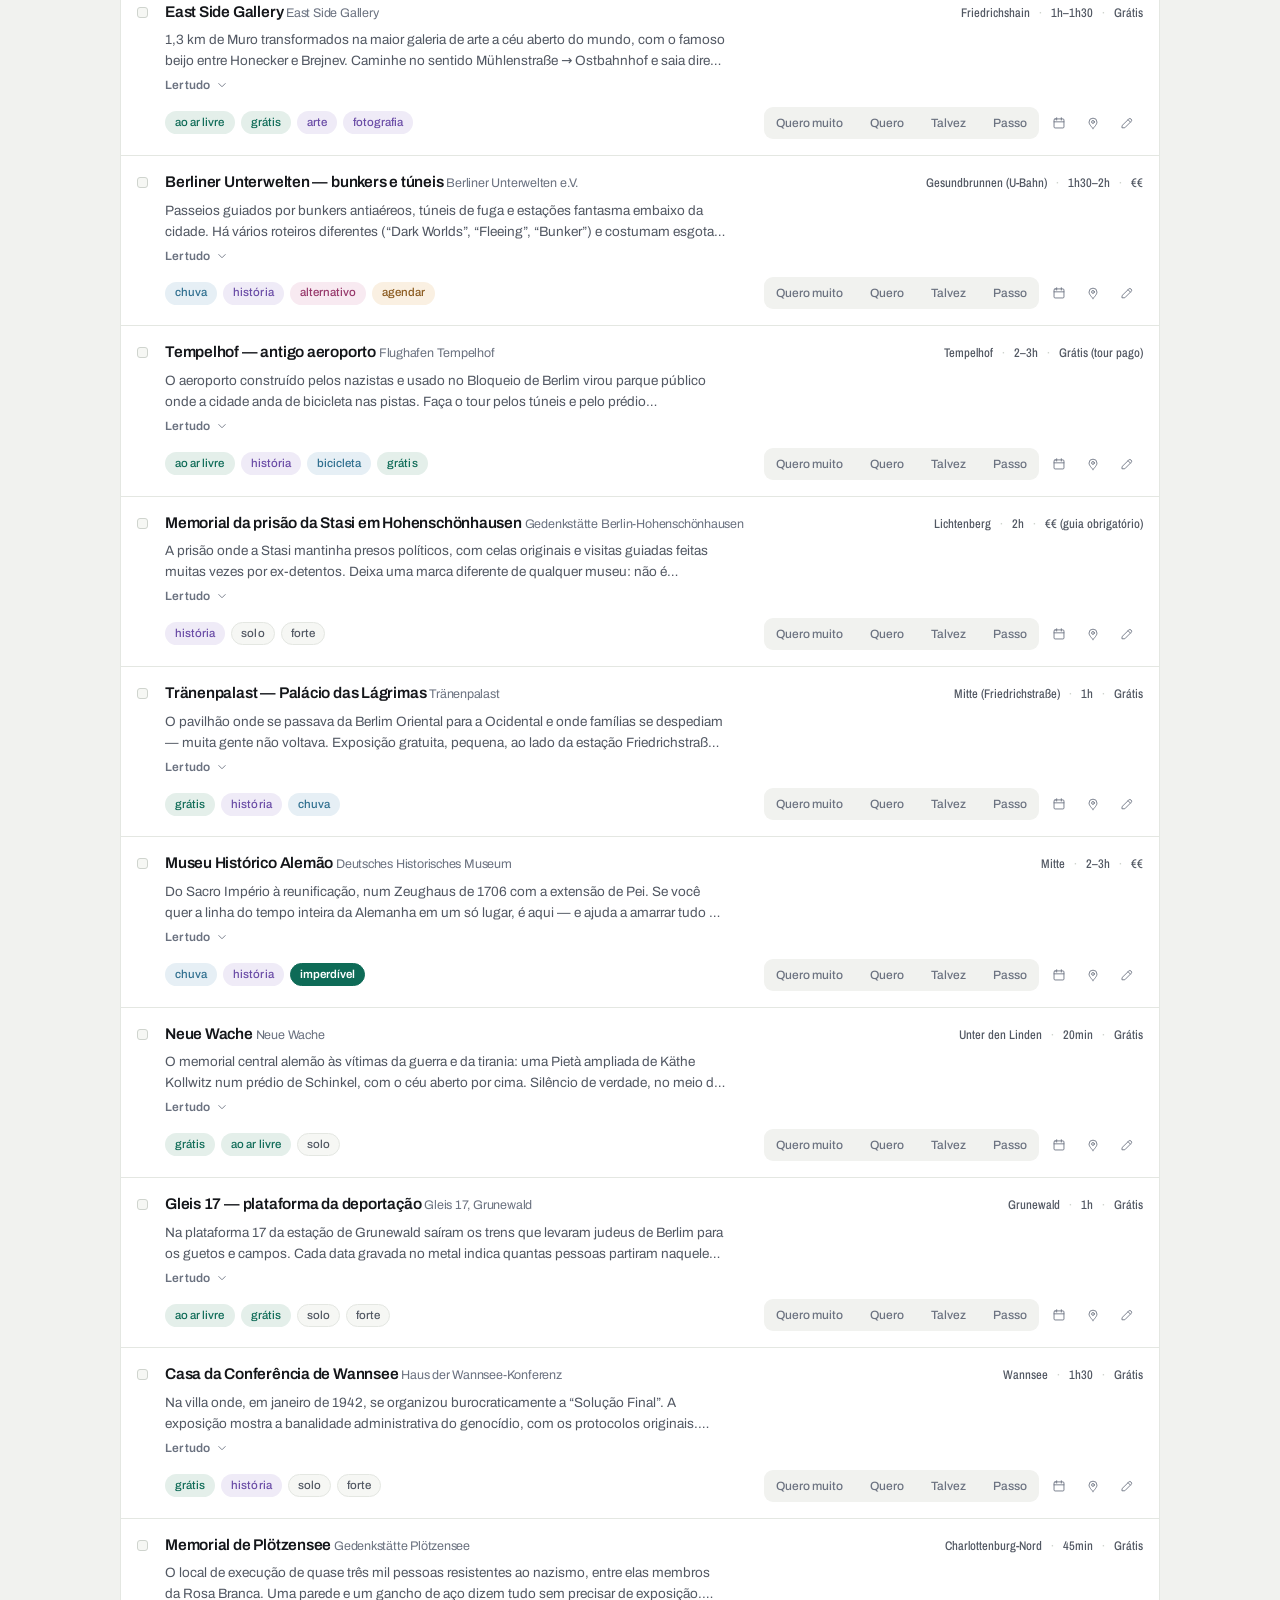
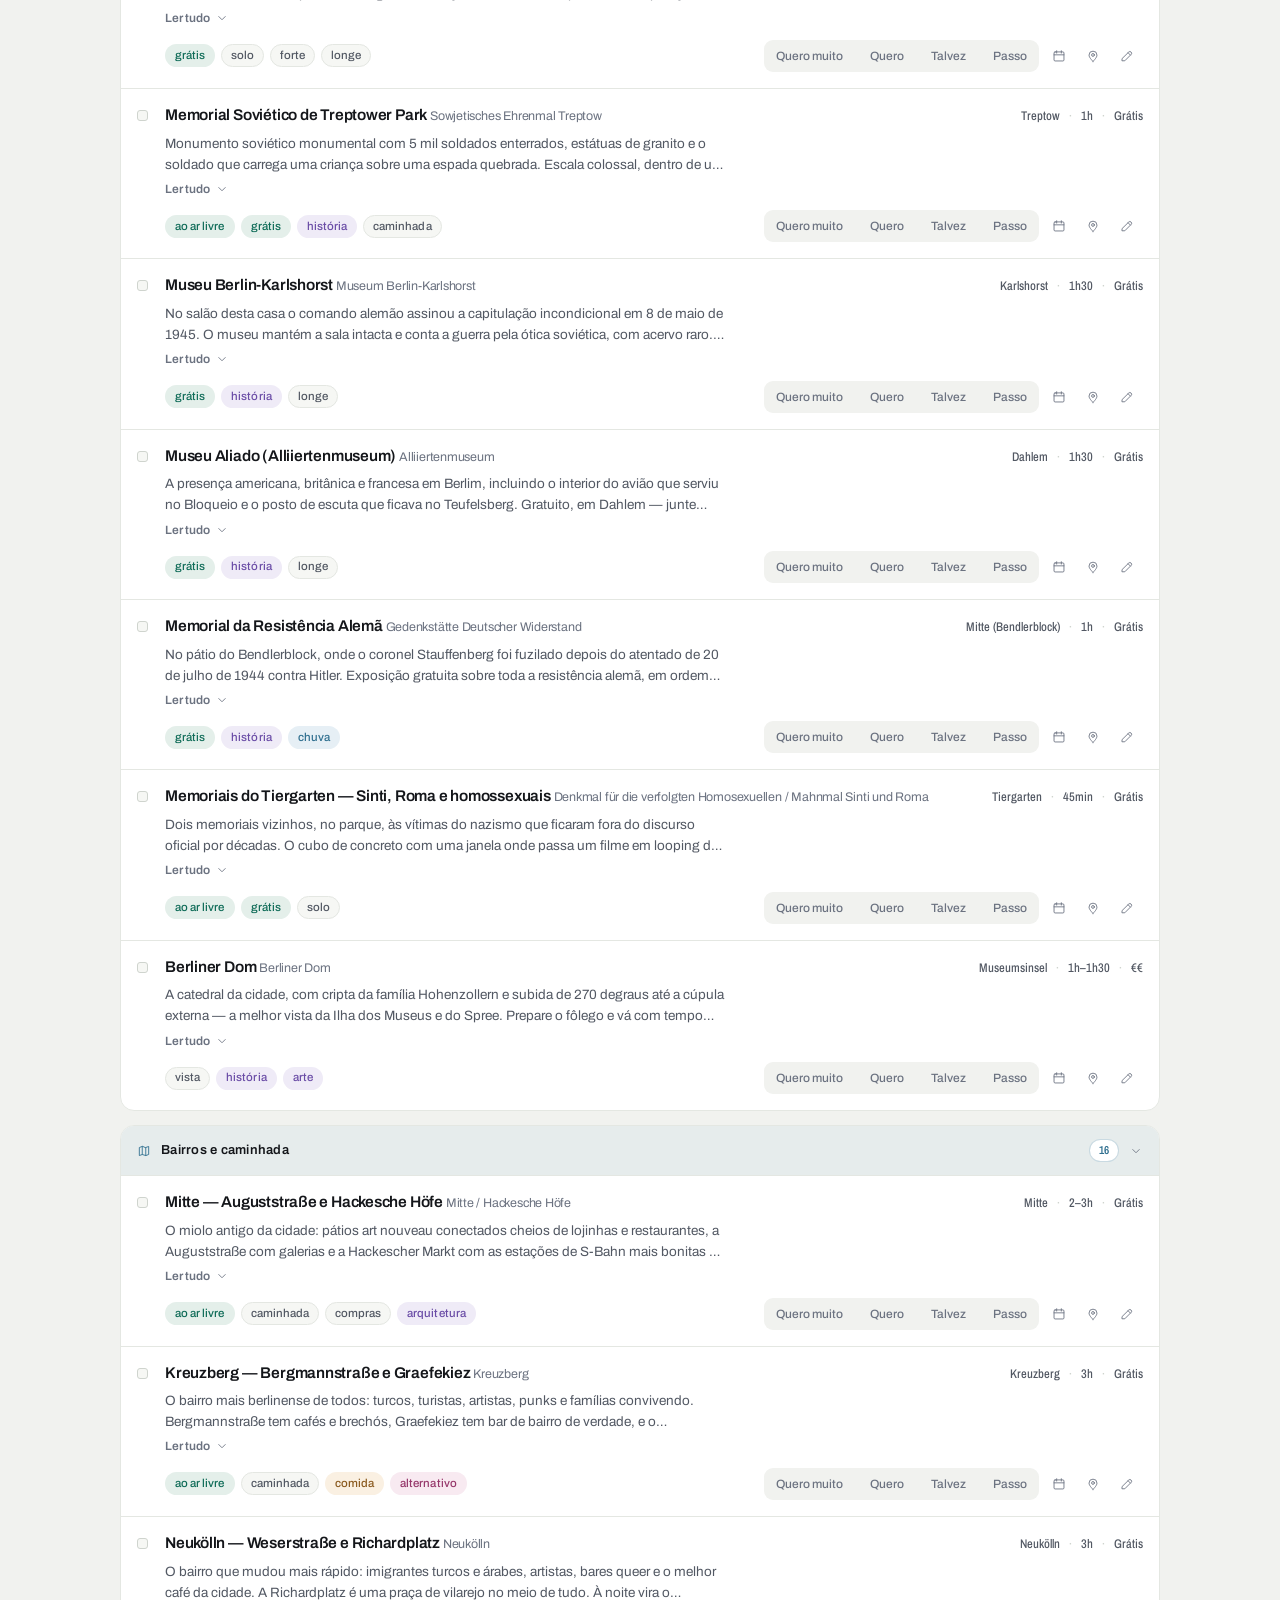
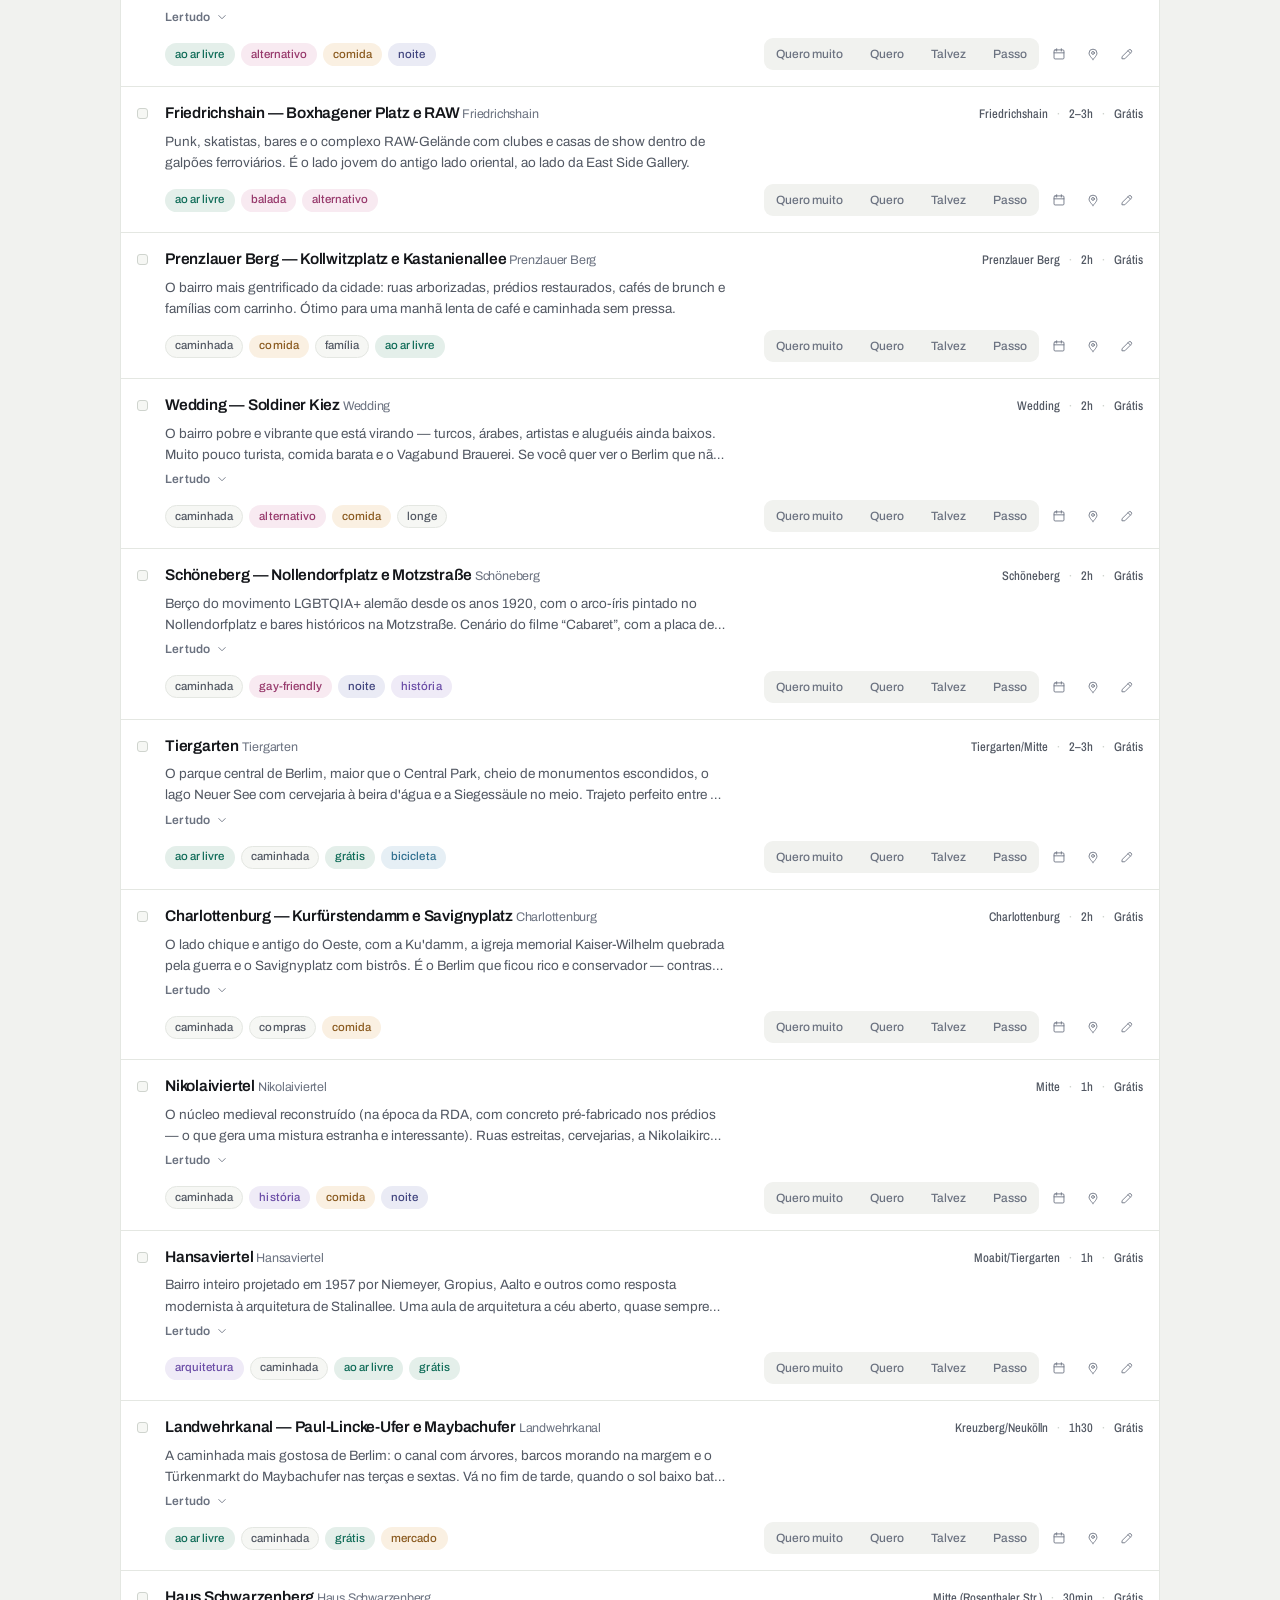
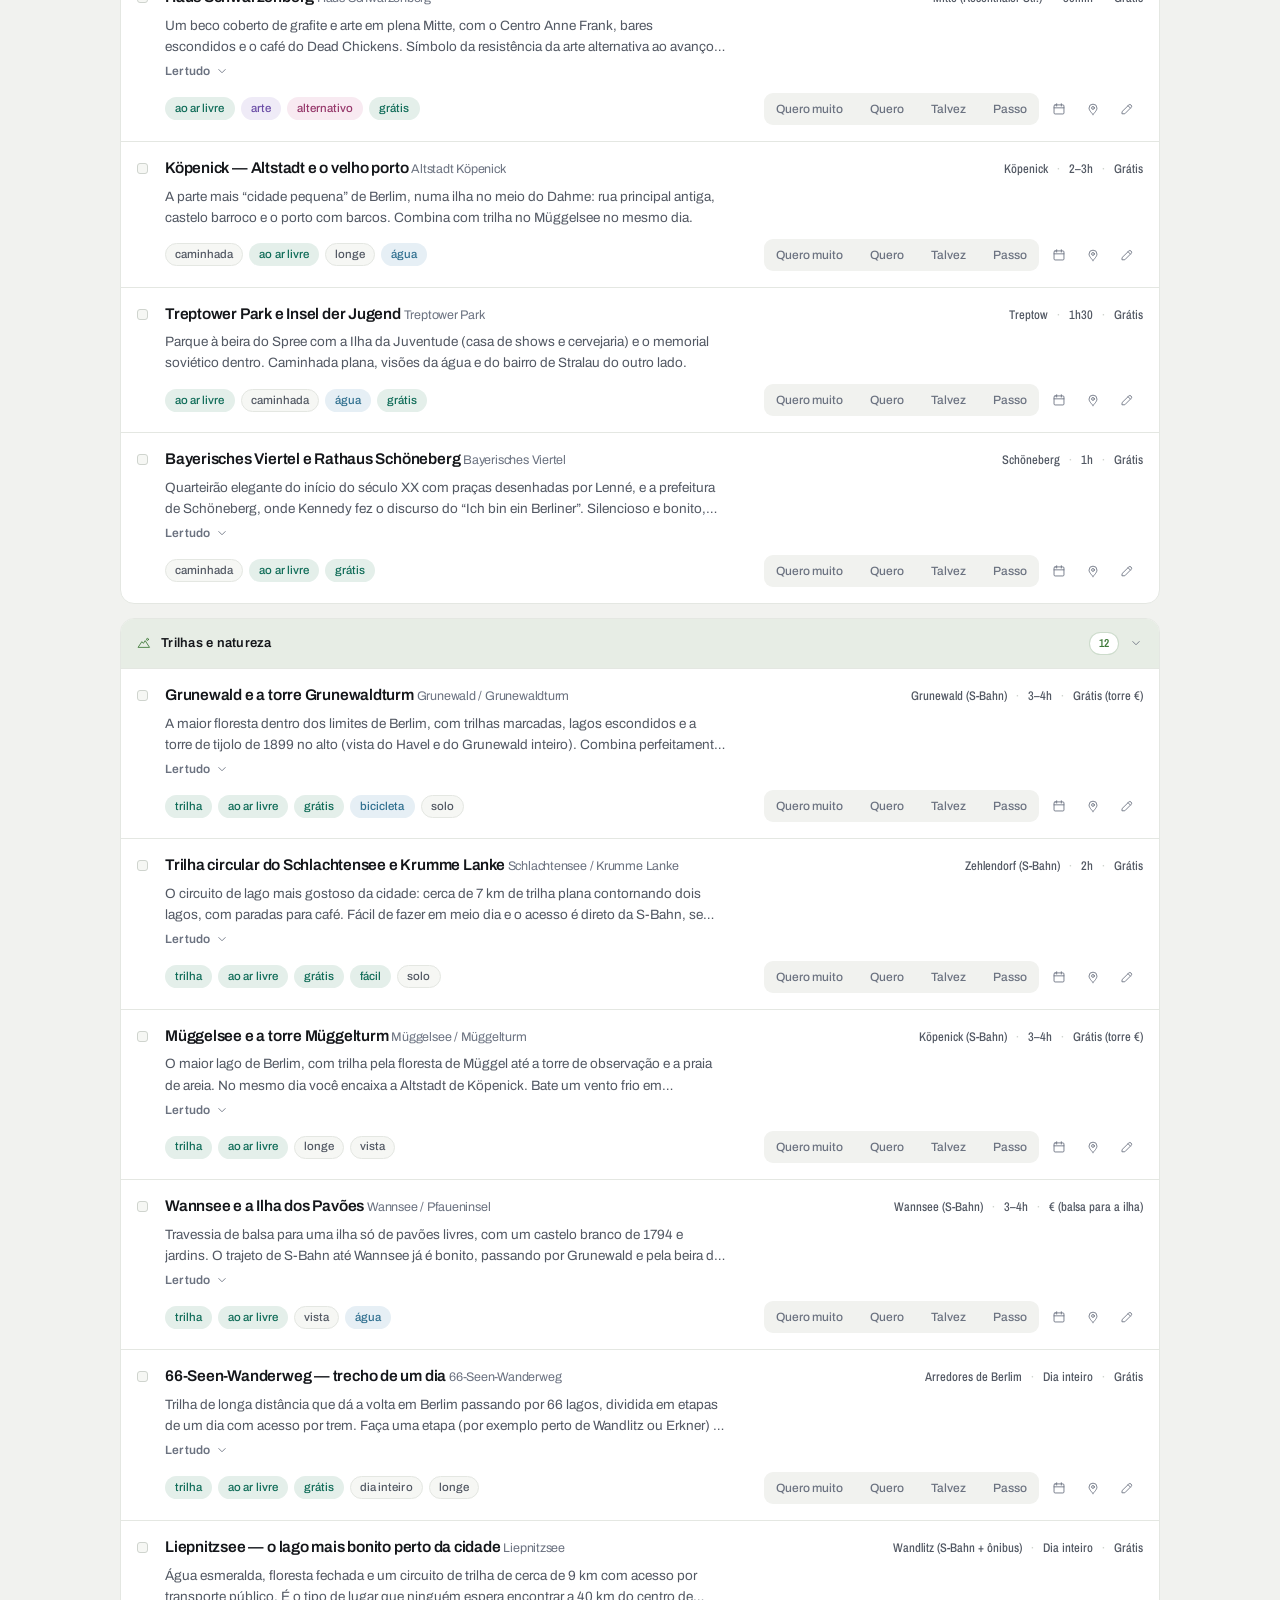
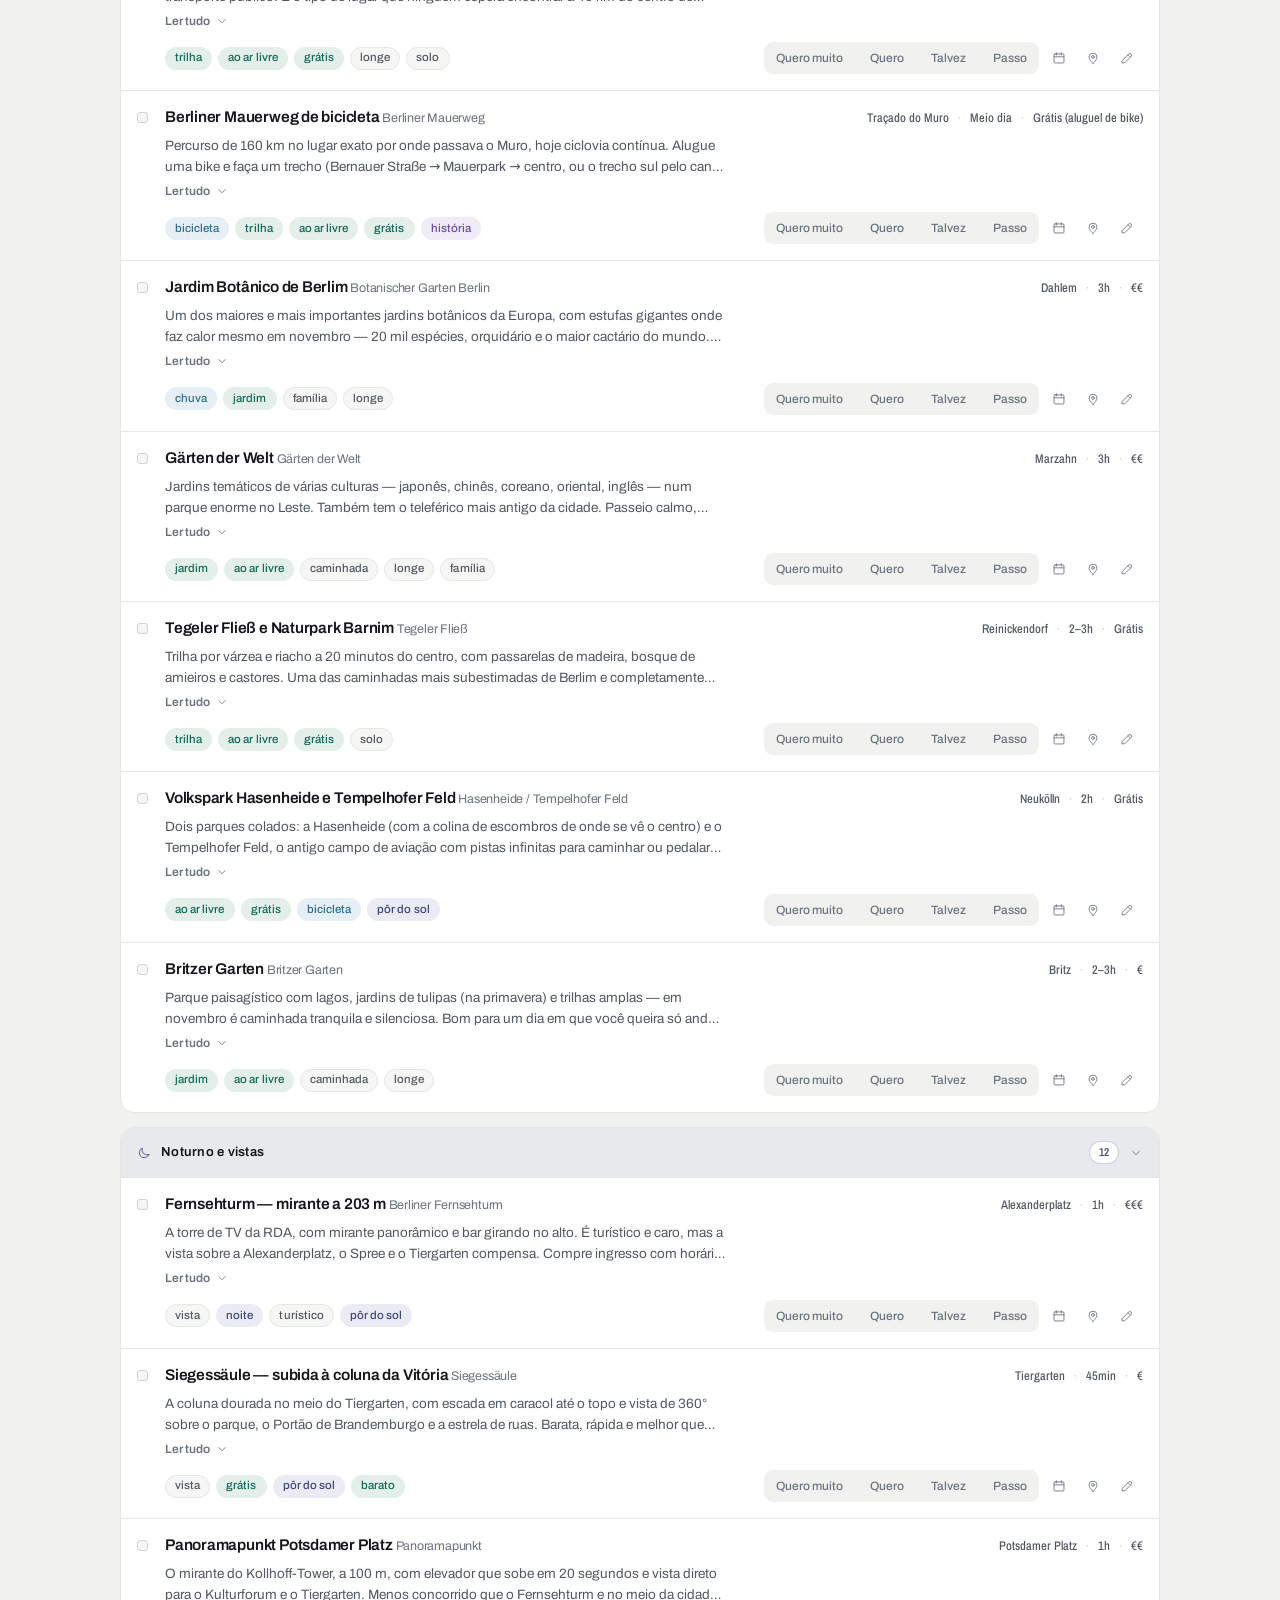
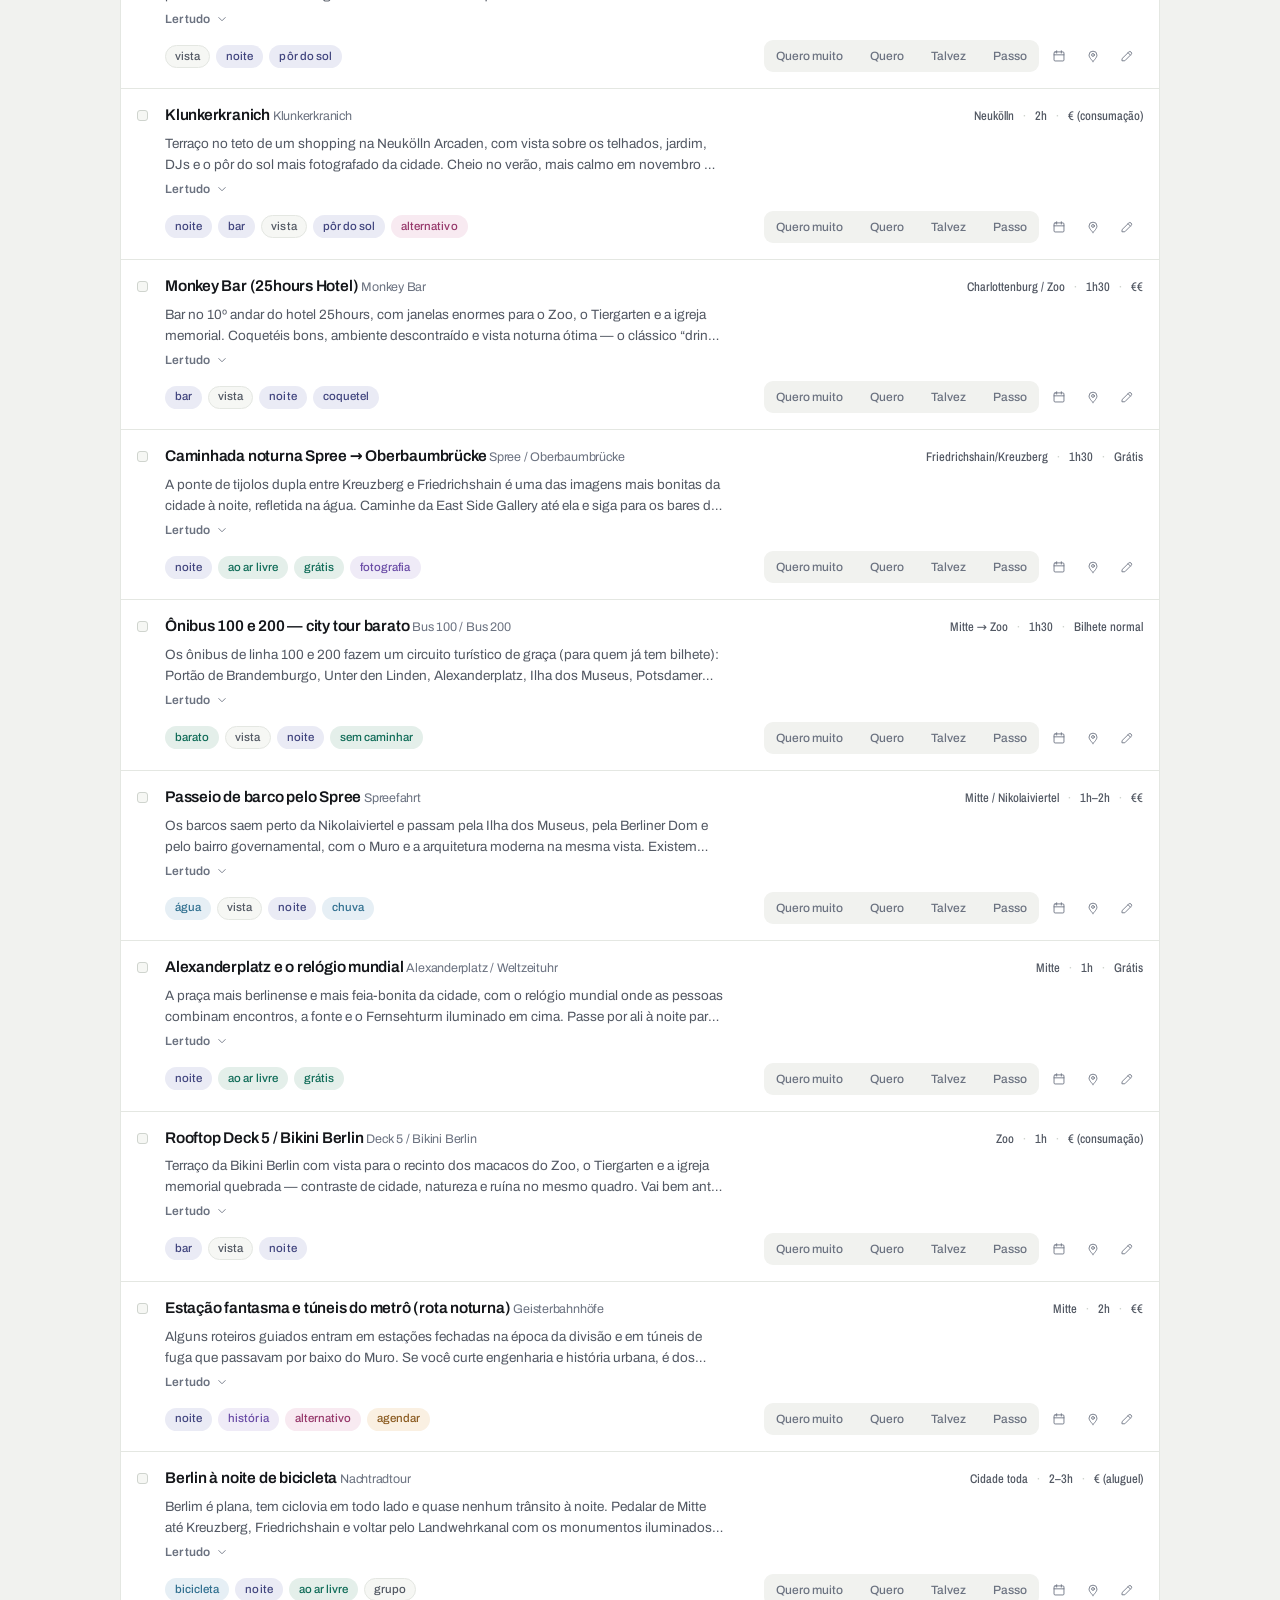
==== commit c8c7490b: "Ideias anotadas no app e cards escritos sob demanda Campo de ideia no topo de cada cidade, lista com" ====
--- a/app/index.html
+++ b/app/index.html
@@ -110,7 +110,7 @@
         </div>
       </div>
     </header>
-    <div class="wrap"><div class="list" id="list-berlin"></div></div>
+    <div class="wrap"><div class="ideias" id="ideias-berlin"></div><div class="list" id="list-berlin"></div></div>
   </div>
 
   <div class="view" id="v-paris">
@@ -124,7 +124,7 @@
         </div>
       </div>
     </header>
-    <div class="wrap"><div class="list" id="list-paris"></div></div>
+    <div class="wrap"><div class="ideias" id="ideias-paris"></div><div class="list" id="list-paris"></div></div>
   </div>
 
   <div class="view" id="v-colonia">
@@ -138,7 +138,7 @@
         </div>
       </div>
     </header>
-    <div class="wrap"><div class="list" id="list-colonia"></div></div>
+    <div class="wrap"><div class="ideias" id="ideias-colonia"></div><div class="list" id="list-colonia"></div></div>
   </div>
 
   <div class="view" id="v-roteiro">
--- a/app/app.css
+++ b/app/app.css
@@ -312,6 +312,47 @@
 .tag.pink{background:var(--t-pink-bg);border-color:transparent;color:var(--t-pink-ink)}
 .tag.star{background:var(--accent);border-color:var(--accent);color:var(--accent-ink);font-weight:600}
 .tag.star:hover{color:var(--accent-ink)}
+/* o que nasceu de uma ideia anotada no app */
+.tag.novo{background:var(--accent-soft);border-color:transparent;color:var(--accent);font-weight:600}
+.tag.novo:hover{color:var(--accent)}
+
+/* ---- ideias anotadas ---- */
+.ideias{margin-top:18px}
+.ideia-l{
+  display:block;margin-bottom:7px;font-family:var(--ffn);font-size:11px;font-weight:600;
+  letter-spacing:.09em;text-transform:uppercase;color:var(--ink-3);
+}
+.ideia-linha{display:flex;gap:6px}
+.ideia-in{
+  flex:1 1 auto;min-width:0;height:40px;padding:0 13px;border-radius:10px;
+  border:1px solid var(--line);background:var(--surface);color:var(--ink);font-size:13.5px;
+}
+.ideia-in::placeholder{color:var(--ink-3)}
+.ideia-in:focus{outline:none;border-color:var(--accent)}
+.ideia-b{
+  flex:0 0 auto;height:40px;padding:0 16px;border-radius:10px;border:1px solid var(--accent);
+  background:var(--accent);color:var(--accent-ink);font-size:13.5px;font-weight:600;
+}
+.ideia-b:active{transform:scale(.97)}
+.ideia-lista{list-style:none;margin:8px 0 0;padding:0;display:grid;gap:4px}
+.ideia{
+  display:flex;align-items:center;gap:9px;padding:8px 10px;border-radius:10px;
+  background:var(--surface-2);border:1px solid var(--line);font-size:13.5px;
+}
+.ideia.pronta{opacity:.6}
+.ideia.pronta .ideia-txt{text-decoration:line-through}
+.ideia-quem{
+  flex:0 0 auto;width:19px;height:19px;border-radius:99px;display:grid;place-items:center;
+  background:var(--pc,var(--ink-3));color:#fff;font-family:var(--ffn);font-size:10px;font-weight:700;
+}
+.ideia-txt{flex:1 1 auto;min-width:0;overflow-wrap:anywhere}
+.ideia-marca{
+  flex:0 0 auto;font-family:var(--ffn);font-size:10.5px;font-weight:600;letter-spacing:.06em;
+  text-transform:uppercase;color:var(--ink-3);
+}
+.ideia.pronta .ideia-marca{color:var(--accent)}
+.ideia-x{flex:0 0 auto;width:26px;height:26px;border-radius:8px;color:var(--ink-3);font-size:17px;line-height:1}
+.ideia-x:hover{color:var(--no-ink);background:var(--no-soft)}
 .r-act{display:flex;align-items:center;gap:4px;margin-left:auto;flex-wrap:wrap;justify-content:flex-end;row-gap:6px}
 .ricons{display:flex;align-items:center;gap:2px;flex:0 0 auto}
 .steps{display:flex;gap:3px;background:var(--bg);border-radius:9px;flex-wrap:wrap;justify-content:flex-end}
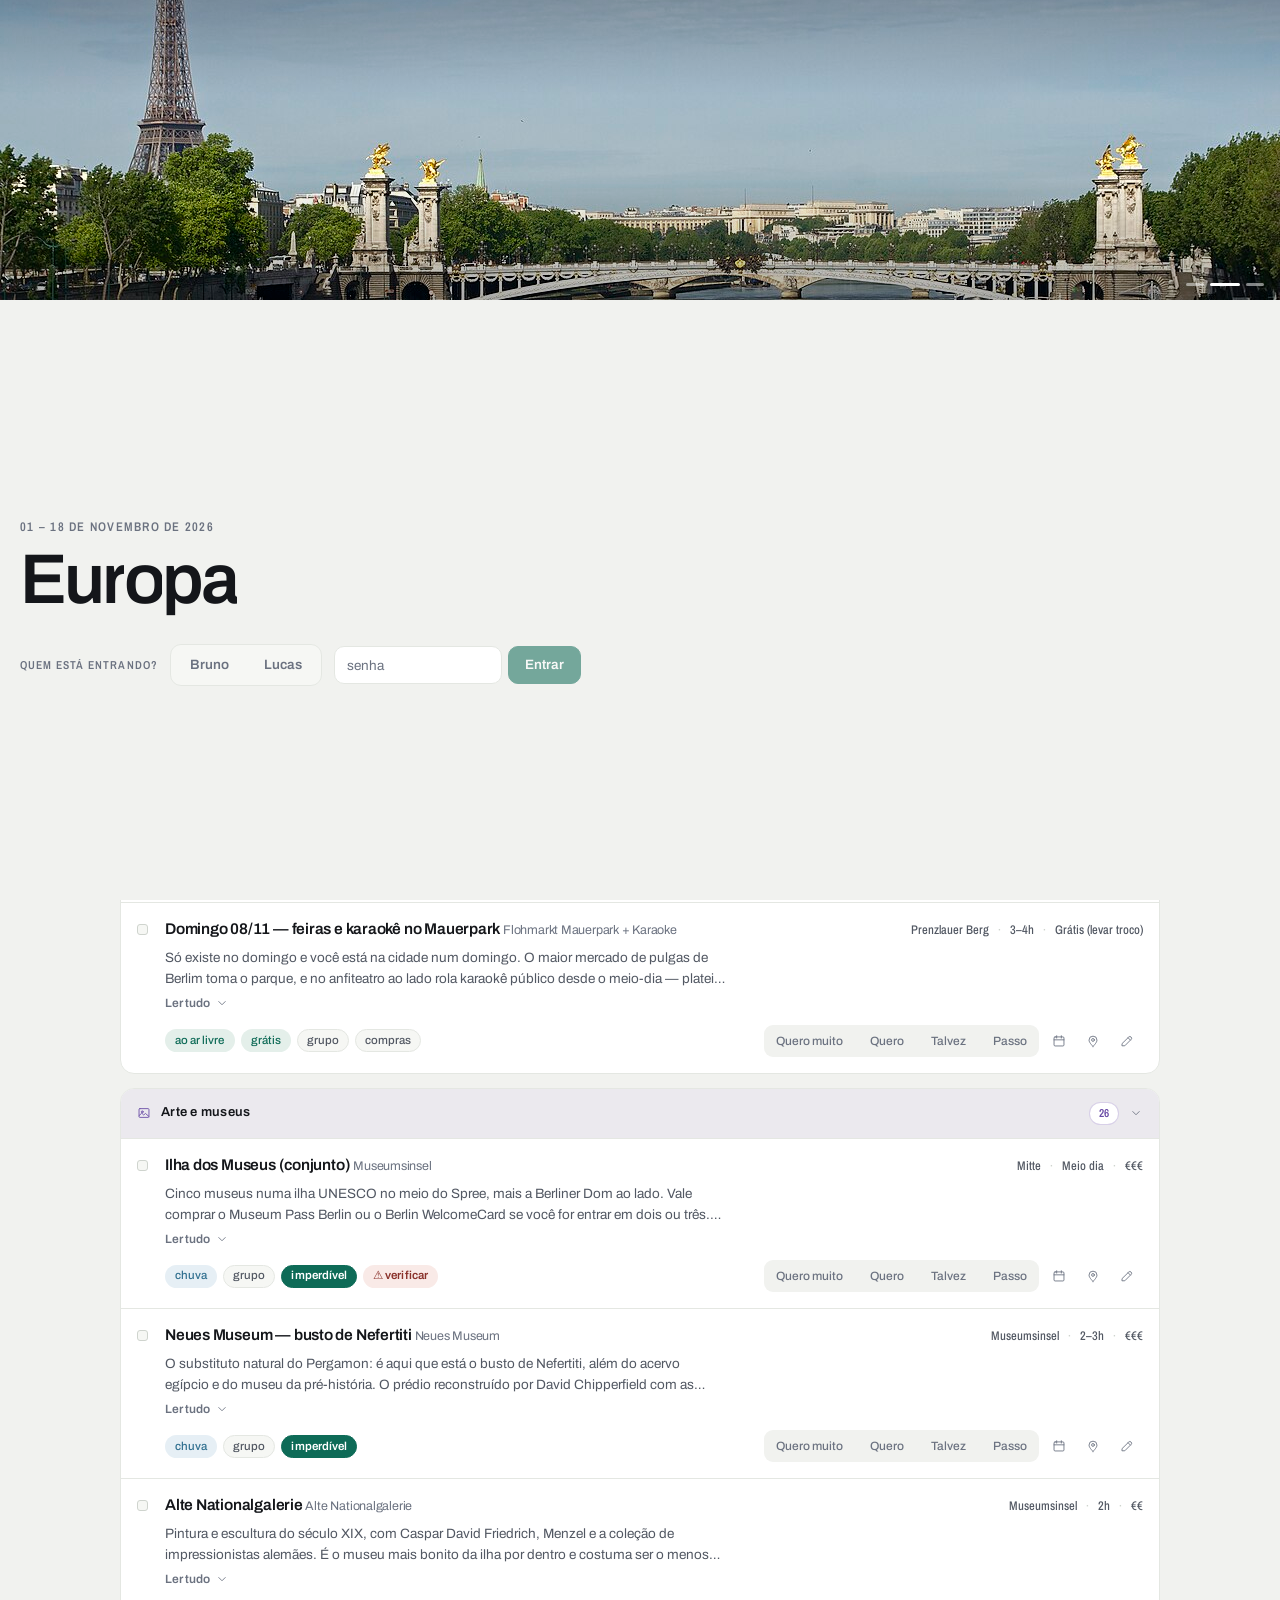
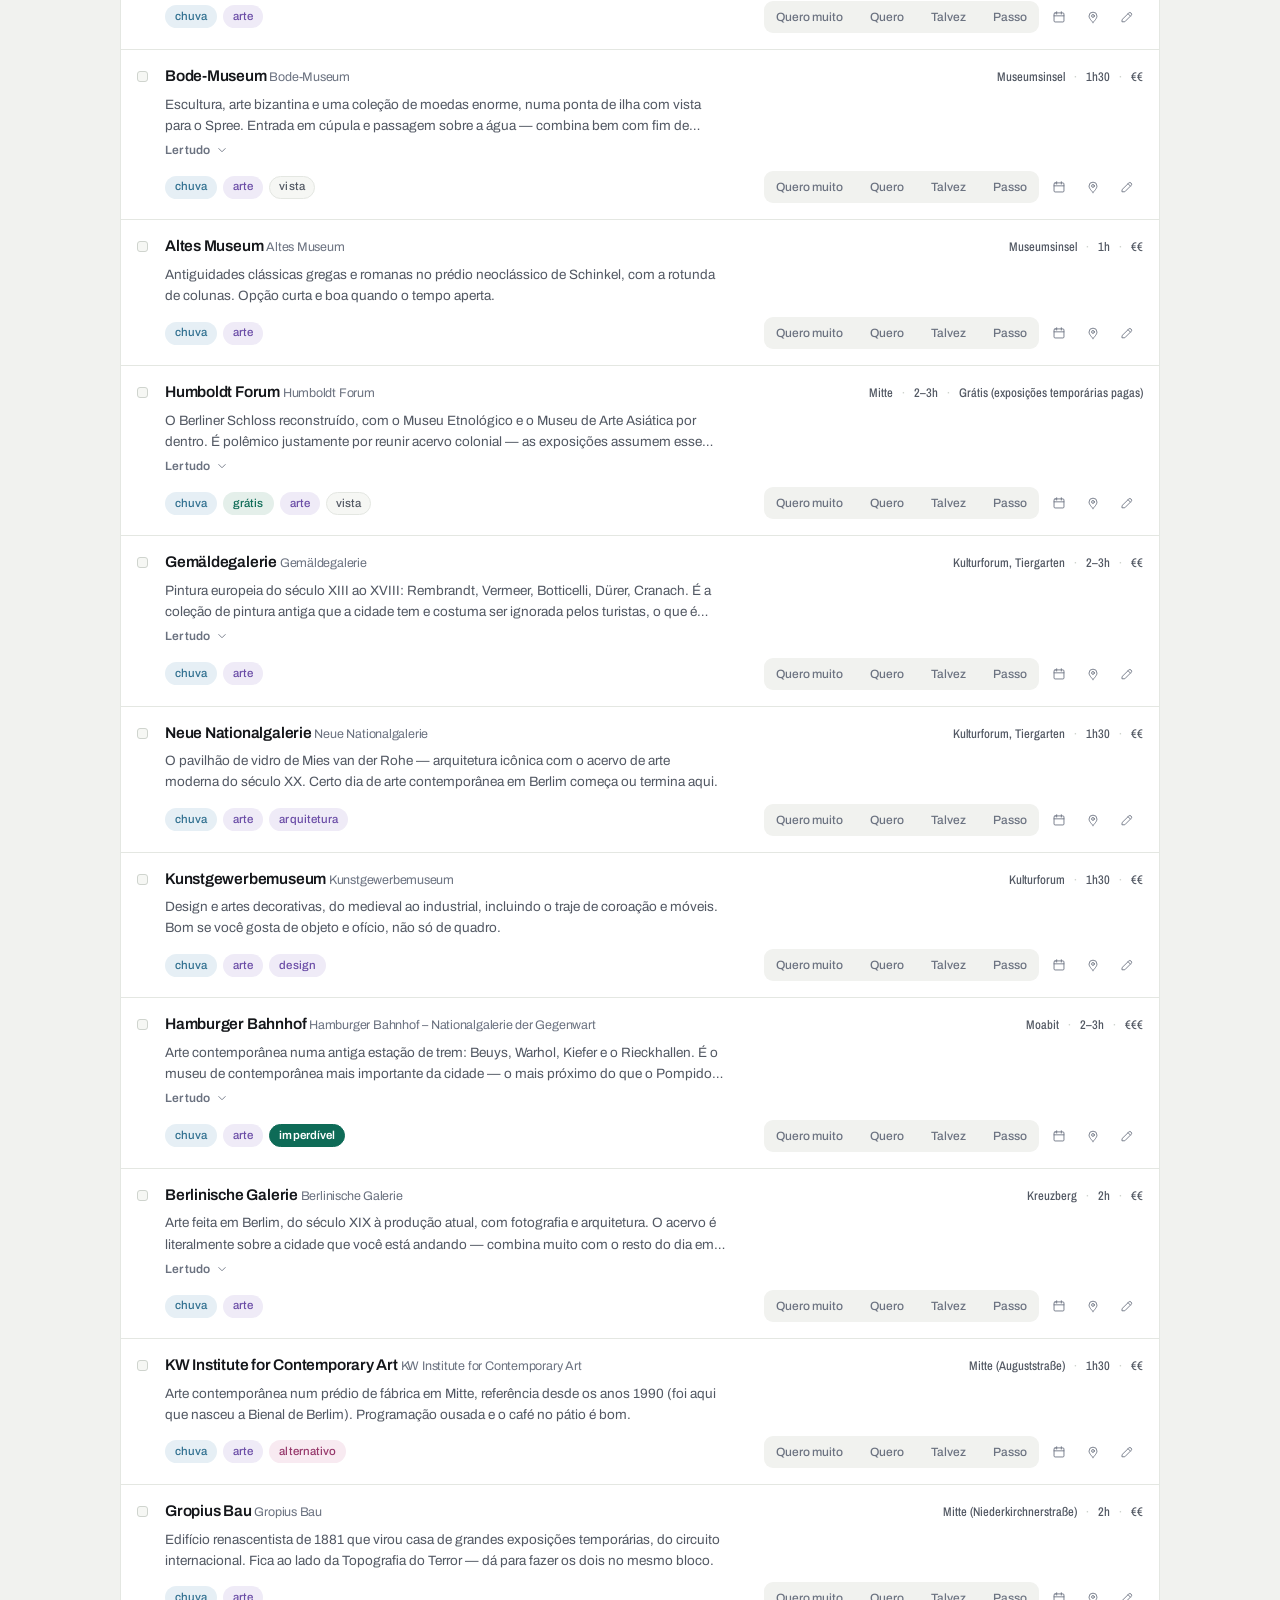
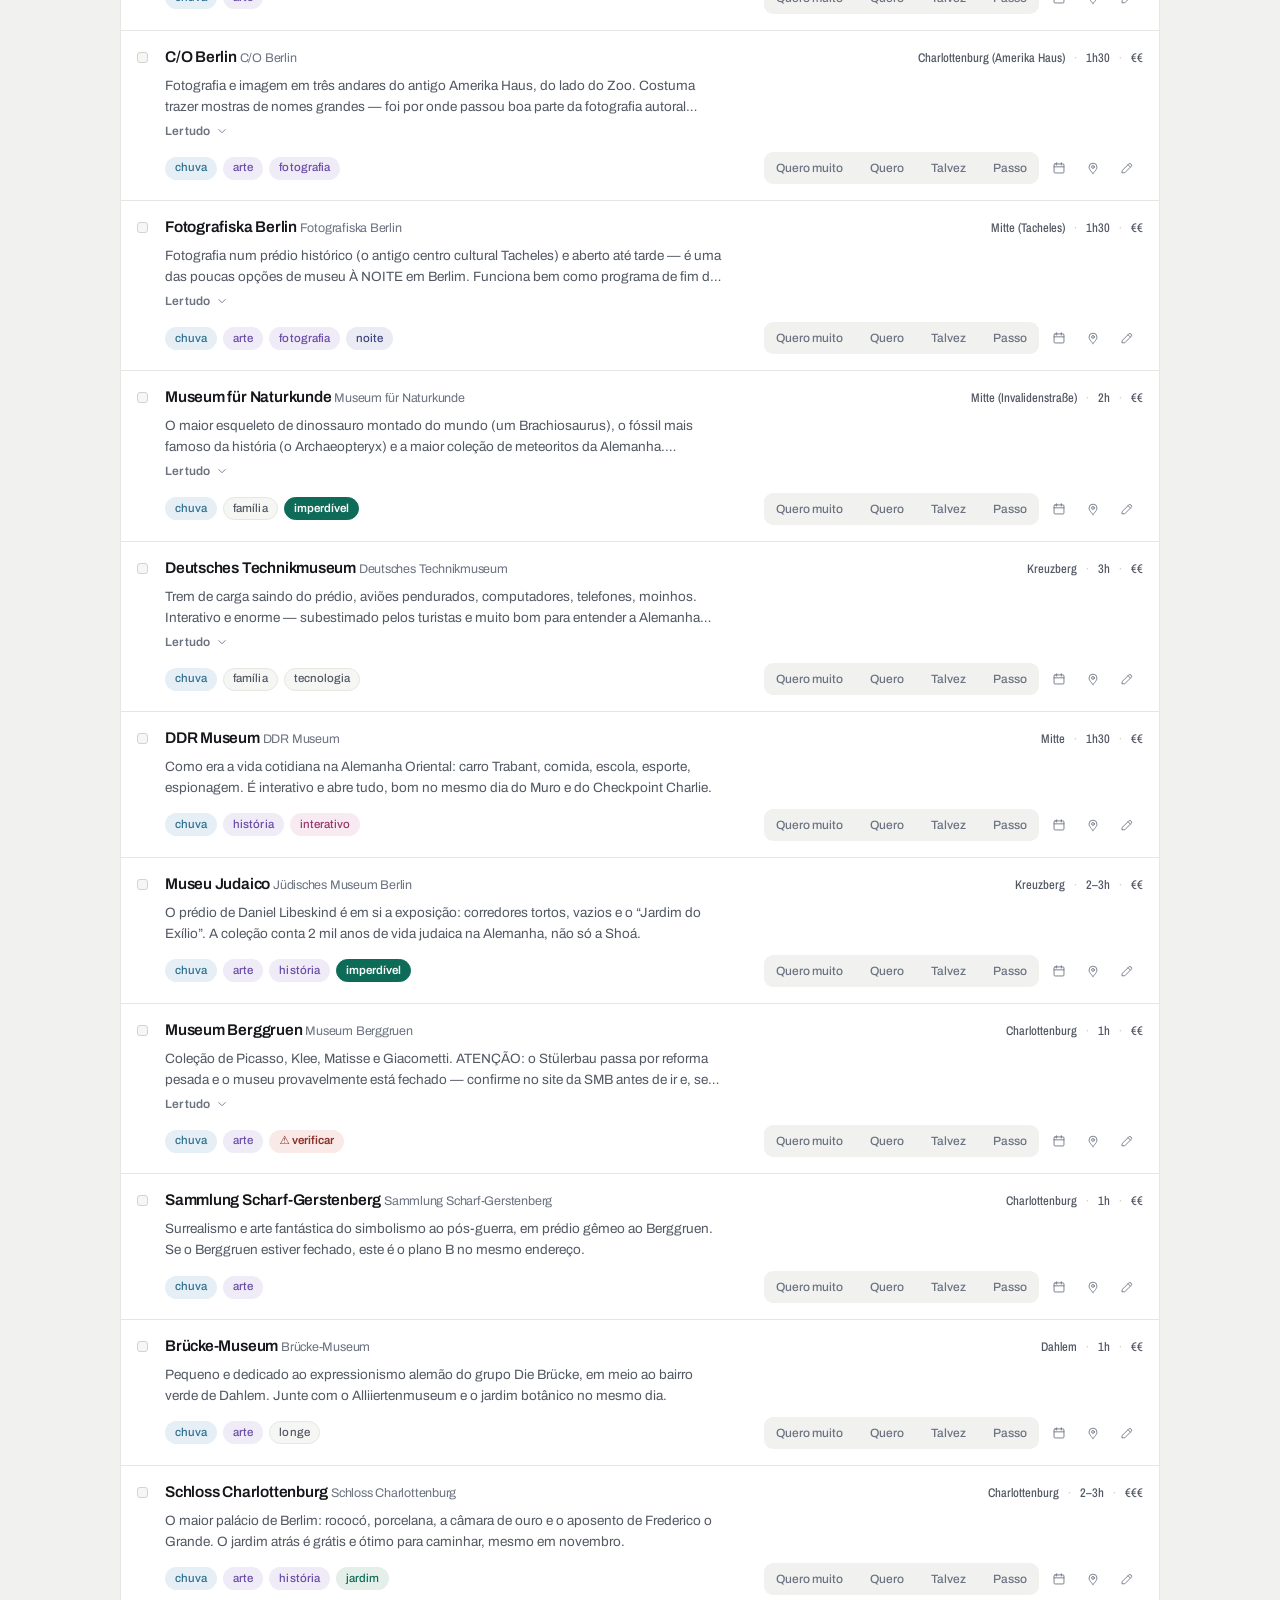
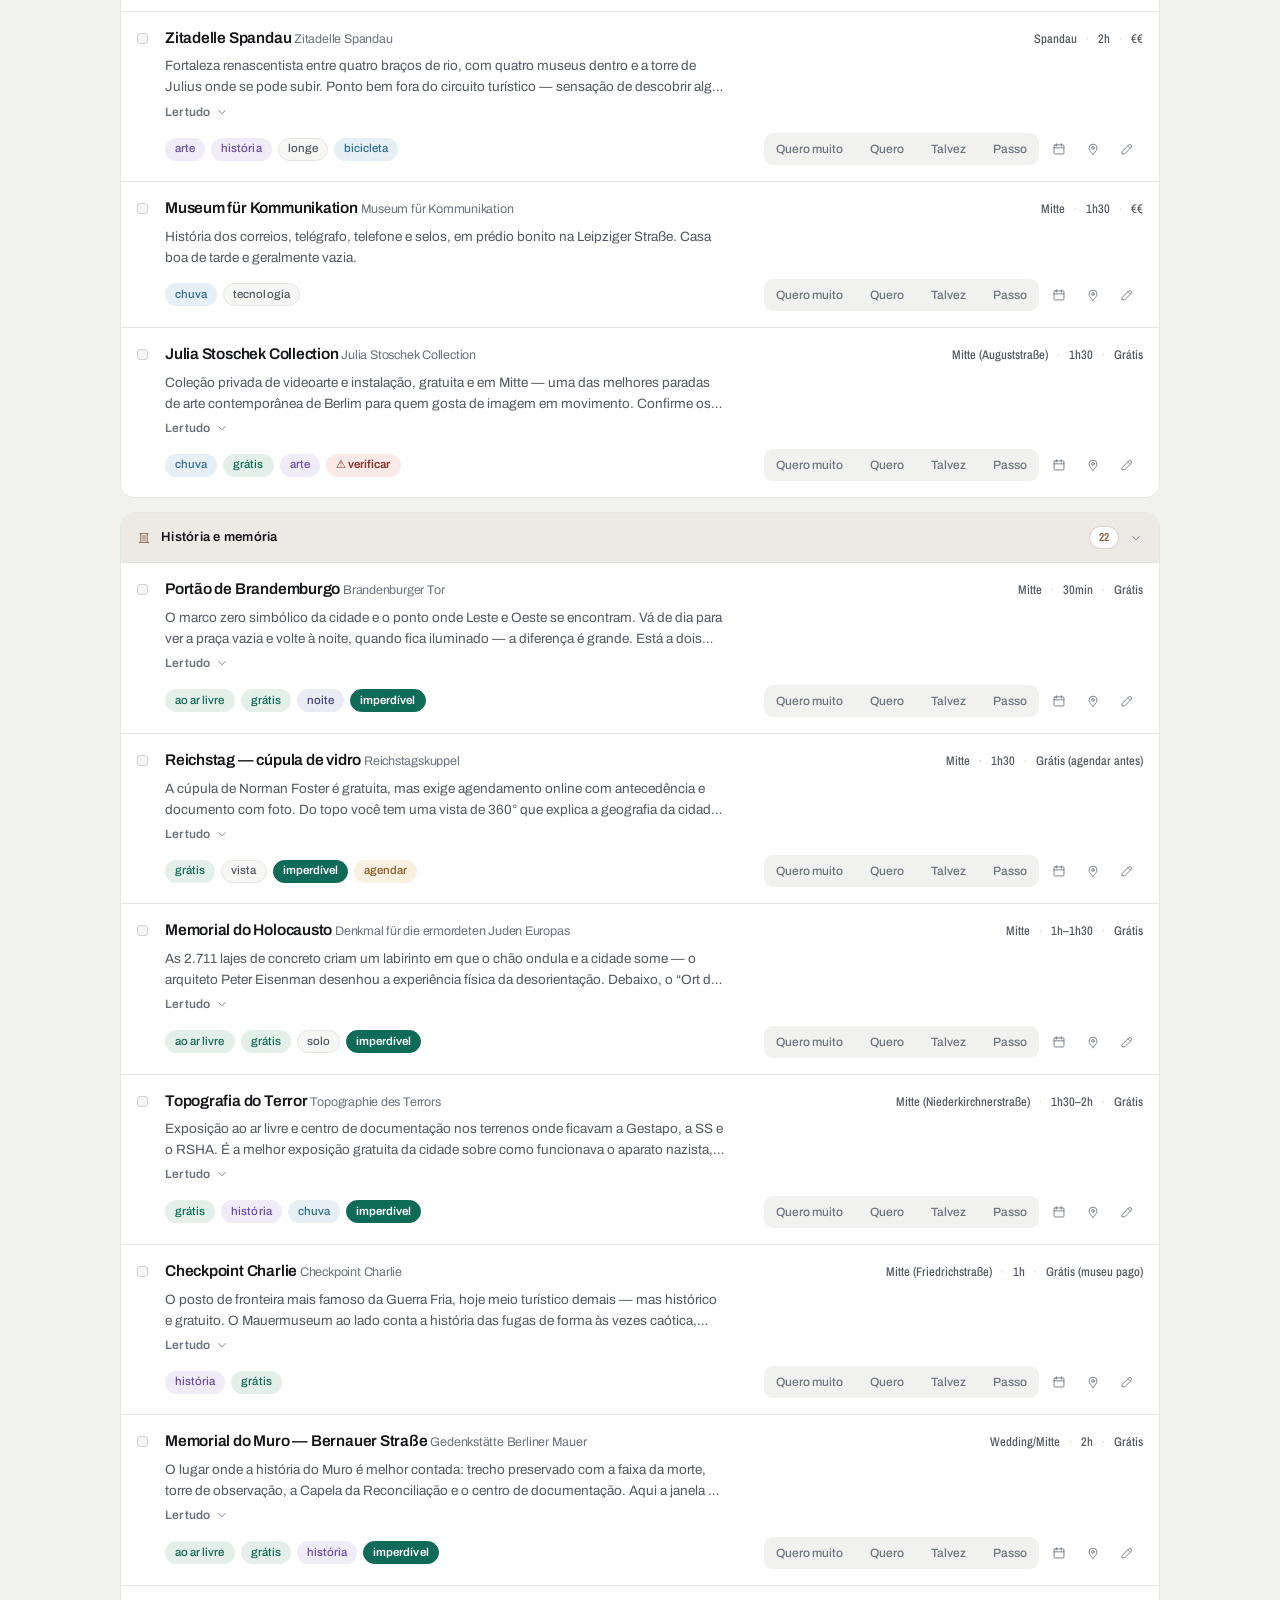
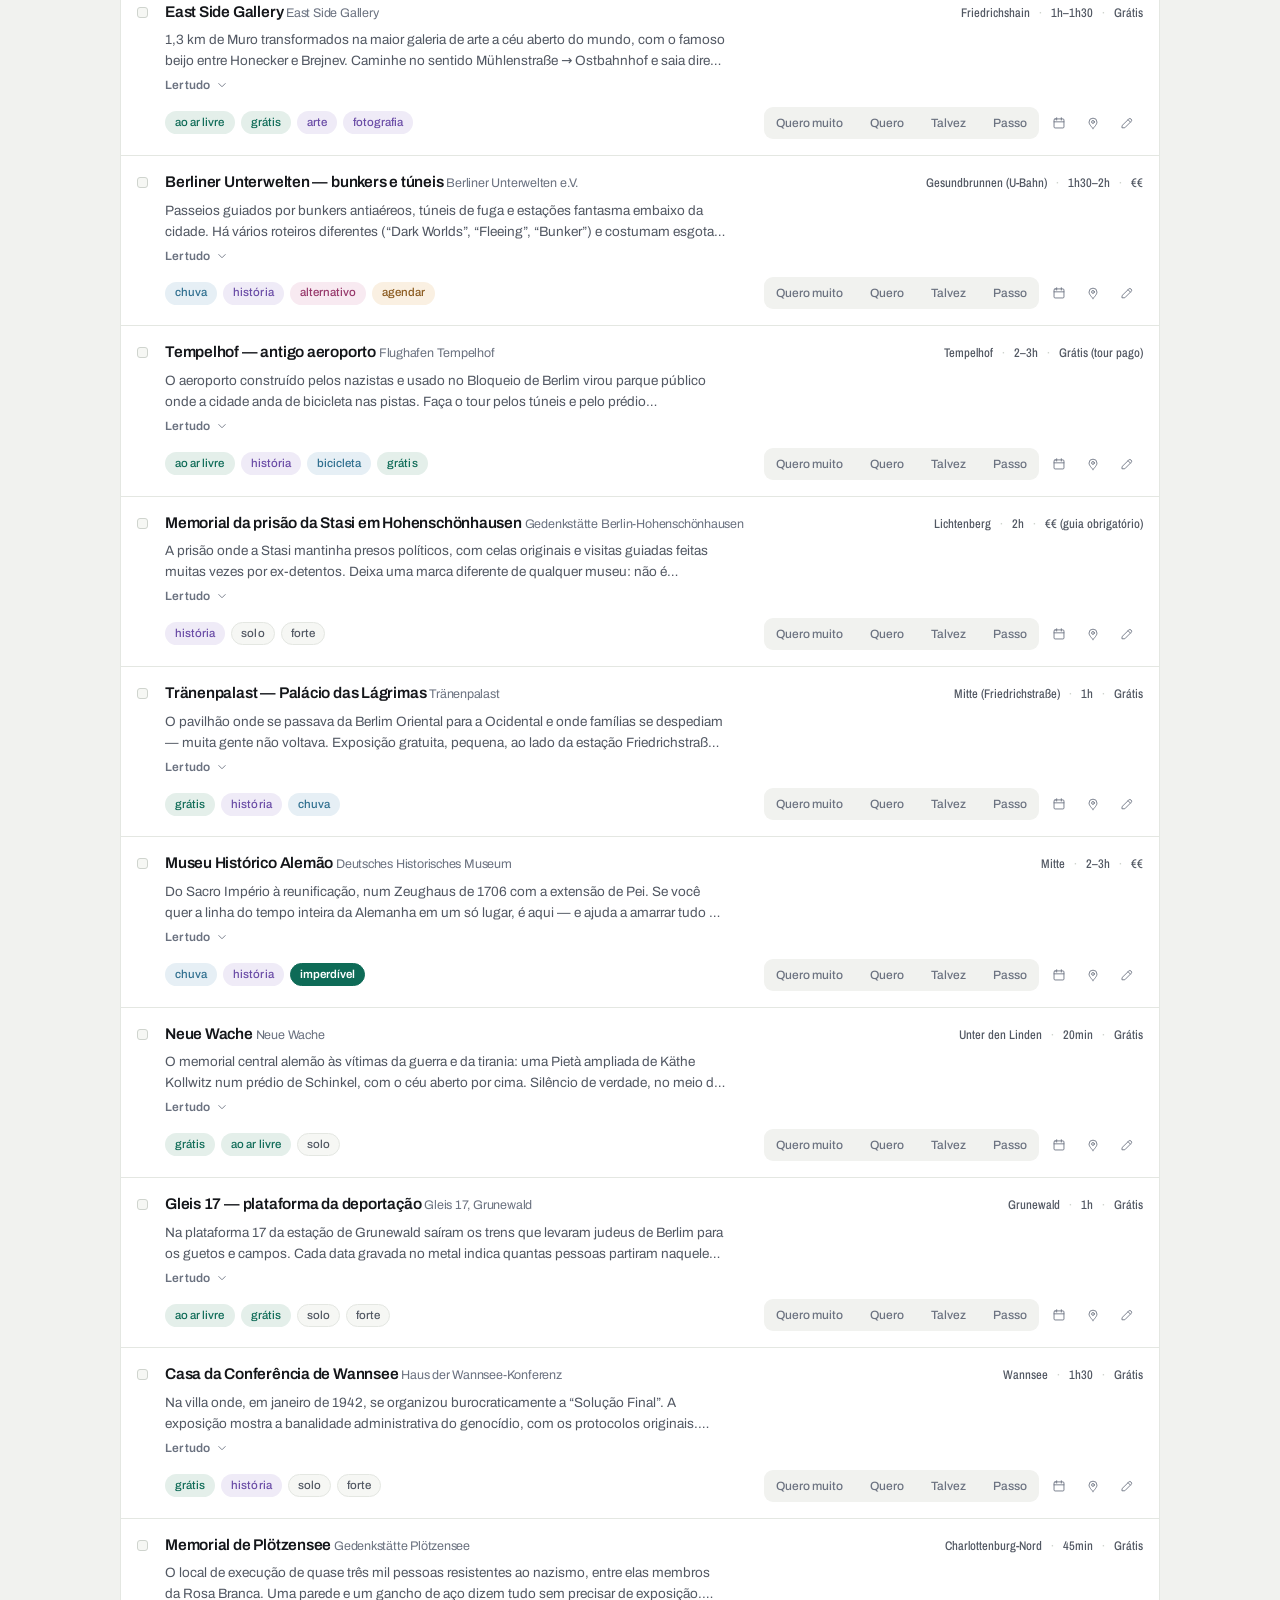
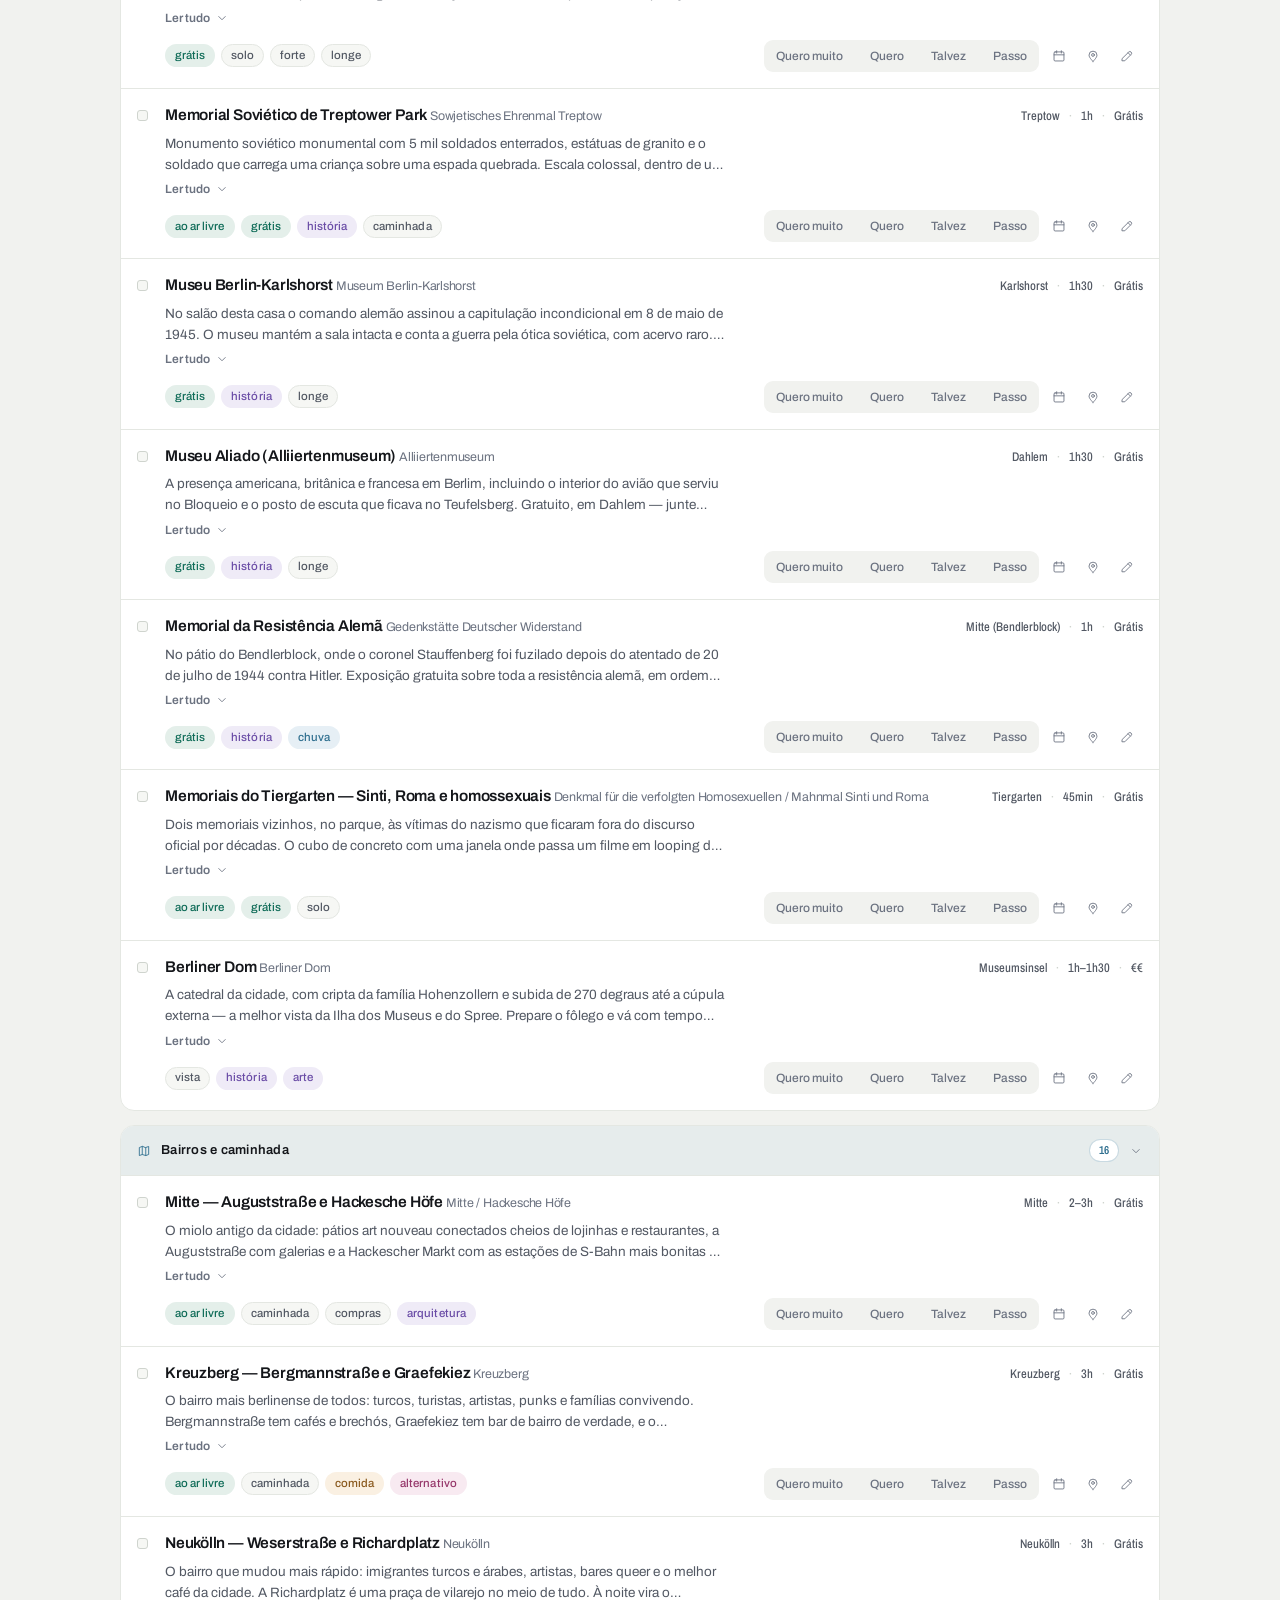
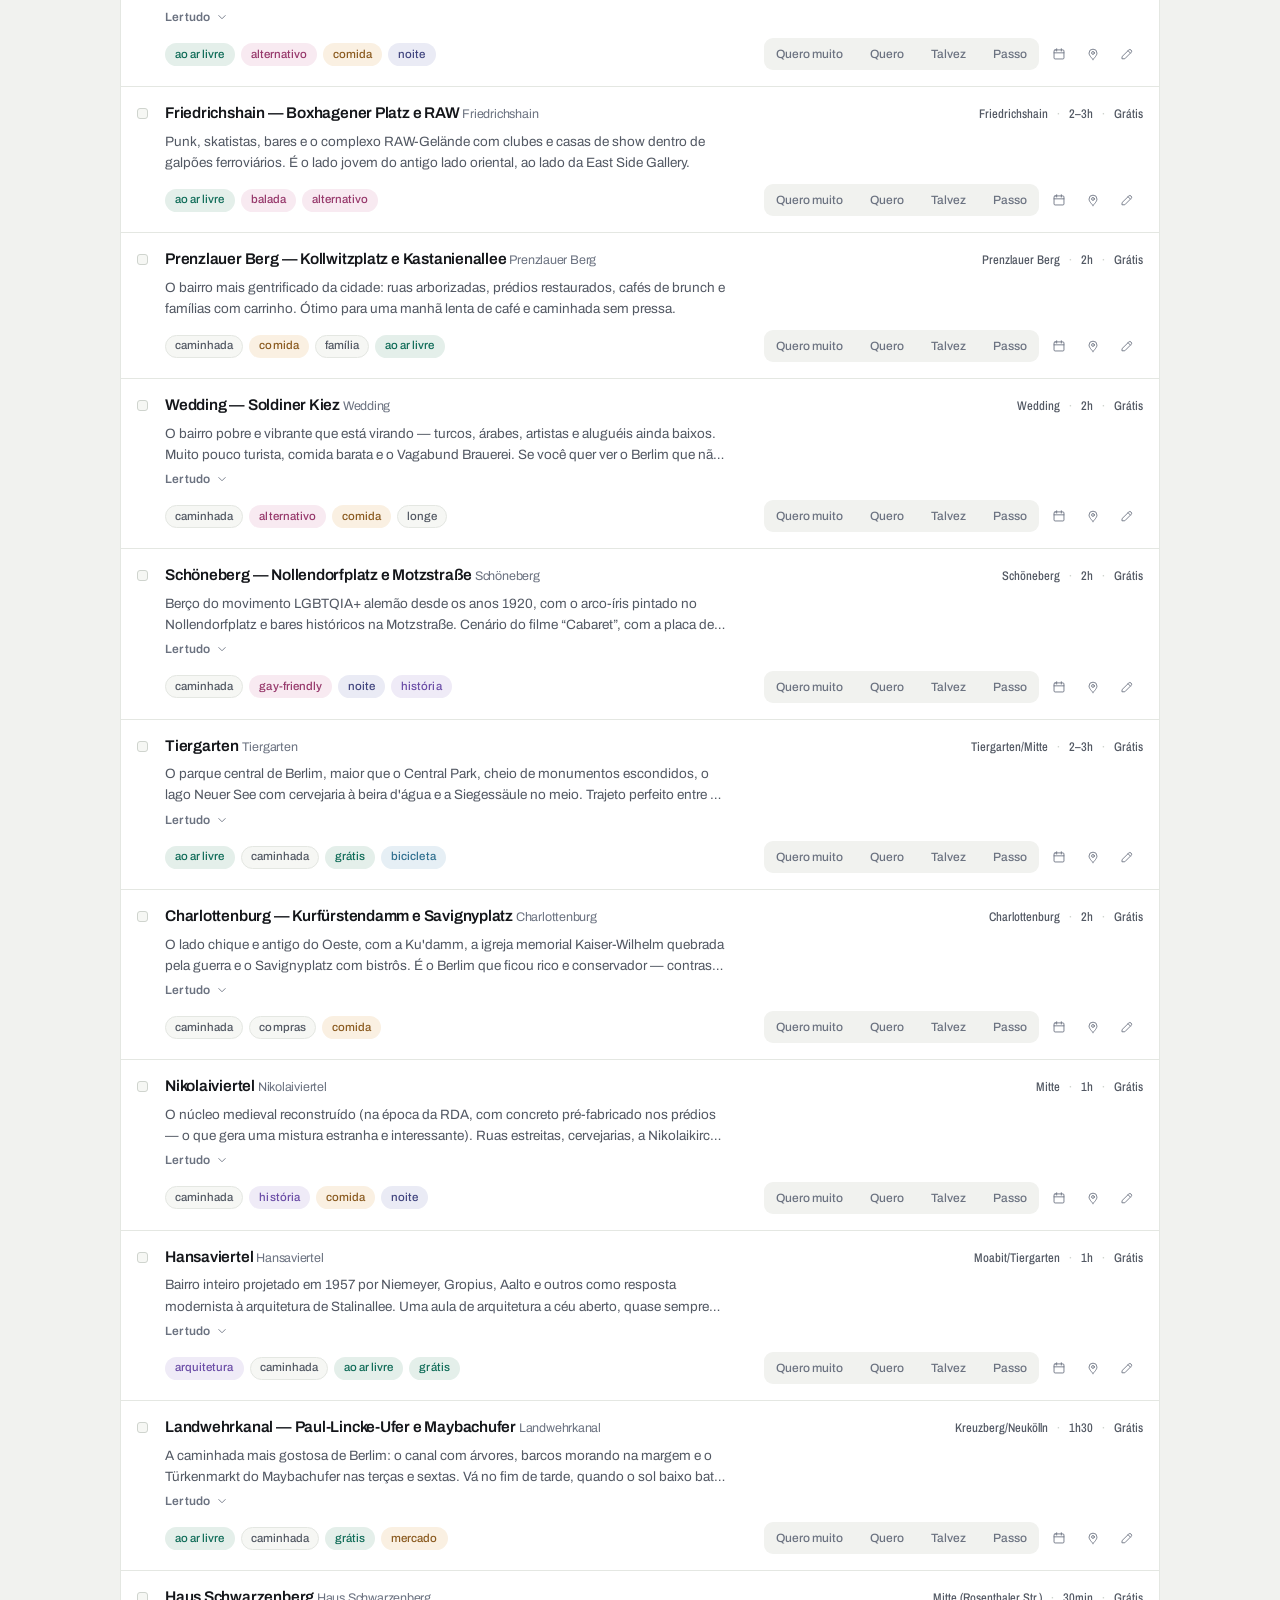
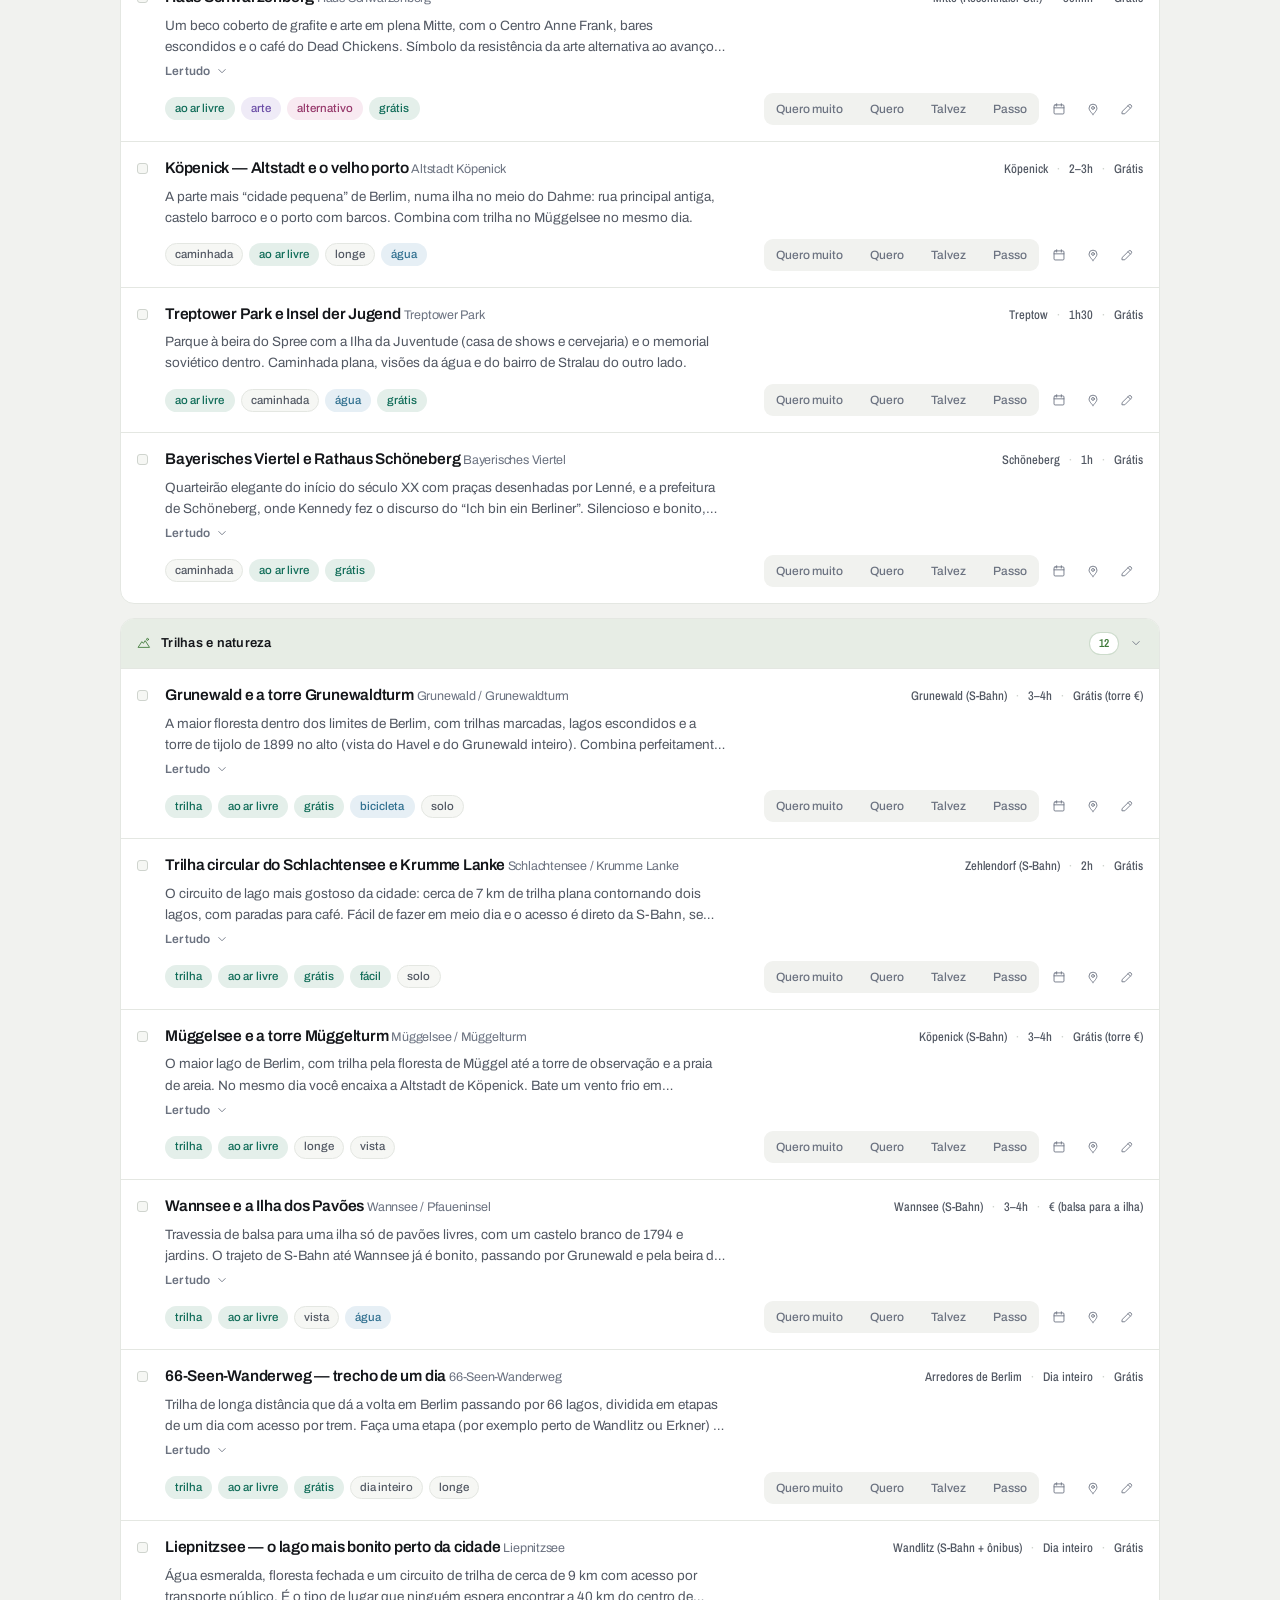
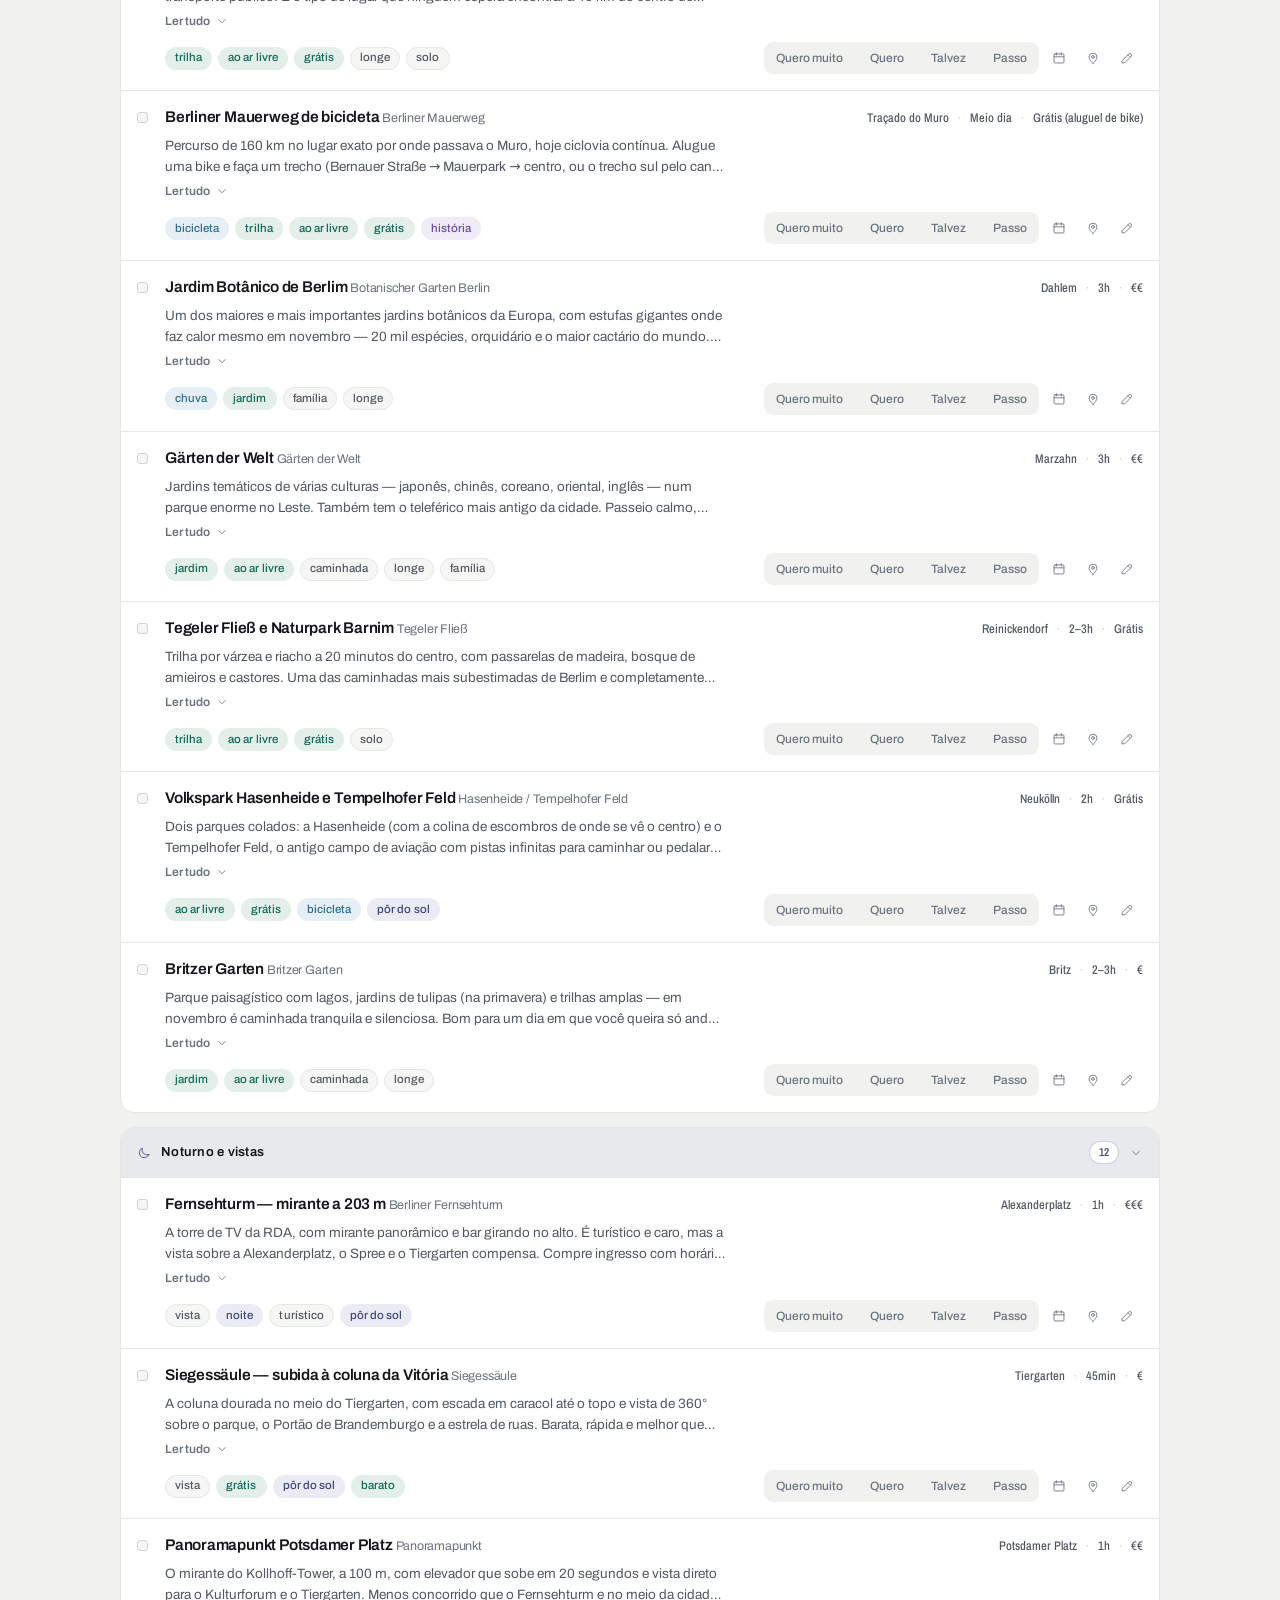
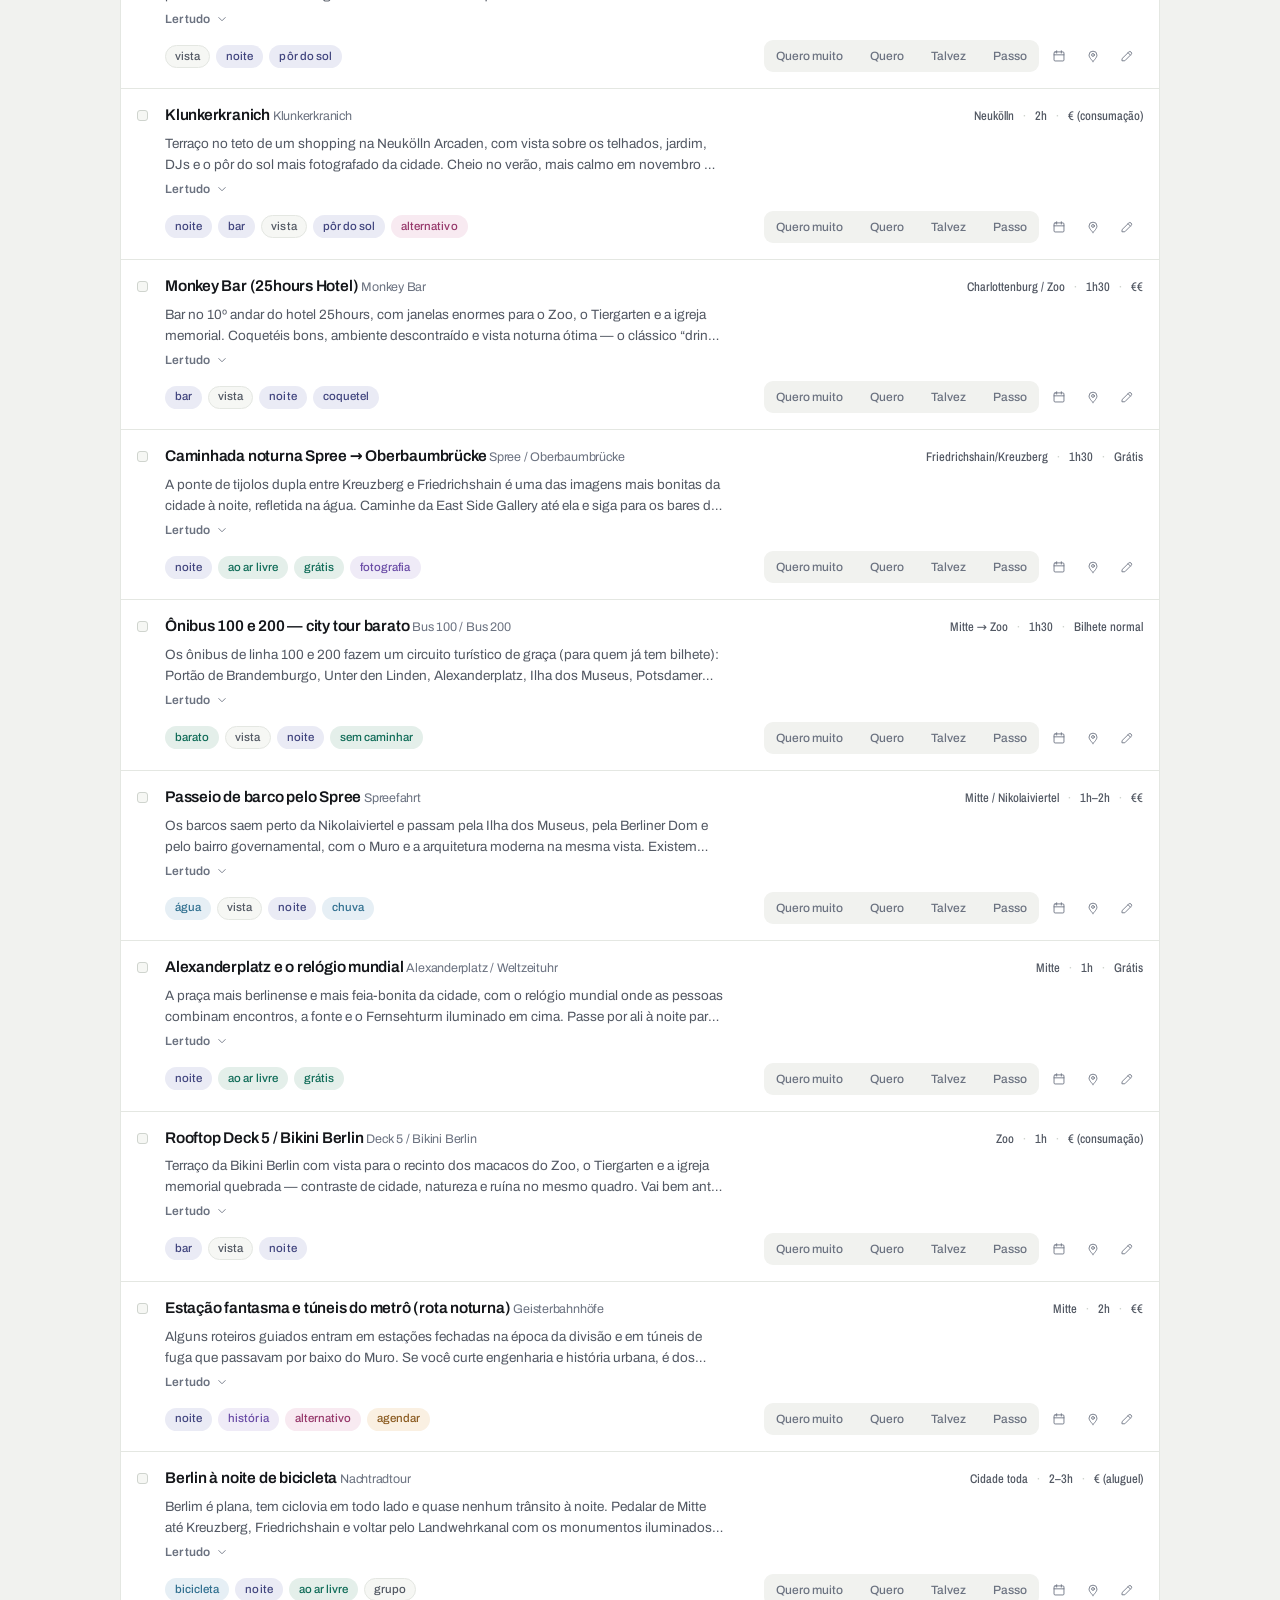
==== commit 371c6ee5: "Revisao lote 1: corrige o aviso do Pergamonmuseum e o superlativo do mercado de Natal Pergamon: fech" ====
--- a/app/index.html
+++ b/app/index.html
@@ -106,7 +106,7 @@
         <h1 class="hero-city"><span><i style="animation-delay:.04s">Berlim</i></span></h1>
         <div class="hero-sub">
           <span class="hero-dates">06 – 09 de novembro · 4 dias</span>
-          <span class="hero-note">O Pergamonmuseum está fechado até 2027: o circuito de museus é Neues Museum + Humboldt Forum. E o dia 09 é o aniversário da queda do Muro.</span>
+<span class="hero-note">O Pergamonmuseum fechou em outubro de 2023 para uma reforma de 14 a 20 anos — só a ala norte deve reabrir por volta de 2027. O circuito de museus hoje é Neues Museum + Humboldt Forum. E o dia 09 é o aniversário da queda do Muro.</span>
         </div>
       </div>
     </header>
@@ -176,7 +176,7 @@
       <div class="facts" id="fatos">
         <h3>O que a pesquisa mudou no planejamento</h3>
         <ul>
-          <li><svg class="ic ic-s"><use href="#i-alerta"/></svg><span><b>O Pergamonmuseum, em Berlim, está fechado</b> desde outubro de 2023, com reabertura prevista só para 2027. Nada de Altar de Pergamo nem Portão de Ishtar: parte do acervo está no Humboldt Forum e no Neues Museum.</span></li>
+<li><svg class="ic ic-s"><use href="#i-alerta"/></svg><span><b>O Pergamonmuseum, em Berlim, está fechado</b> desde outubro de 2023, numa reforma prevista para 14 a 20 anos; a ala norte deve reabrir por volta de 2027. Nada de Altar de Pergamo nem Portão de Ishtar: parte do acervo está no Humboldt Forum e no Neues Museum.</span></li>
           <li><svg class="ic ic-s"><use href="#i-alerta"/></svg><span><b>O Centre Pompidou, em Paris, está fechado</b> de 2025 a 2030 para a grande renovação. Para arte moderna e contemporânea, o caminho é Palais de Tokyo, Bourse de Commerce, Musée d'Art Moderne e Fondation Louis Vuitton.</span></li>
           <li><svg class="ic ic-s"><use href="#i-alerta"/></svg><span><b>O Musée d'Orsay está em obra até o verão de 2028, mas segue aberto</b>: algumas salas circulam. Vale confirmar no site o que está exposto na sua data.</span></li>
           <li><svg class="ic ic-s"><use href="#i-alerta"/></svg><span><b>O Museum Berggruen, em Charlottenburg,</b> passa por reforma pesada e provavelmente está fechado. Se estiver, o plano B é o Sammlung Scharf-Gerstenberg, no mesmo endereço.</span></li>
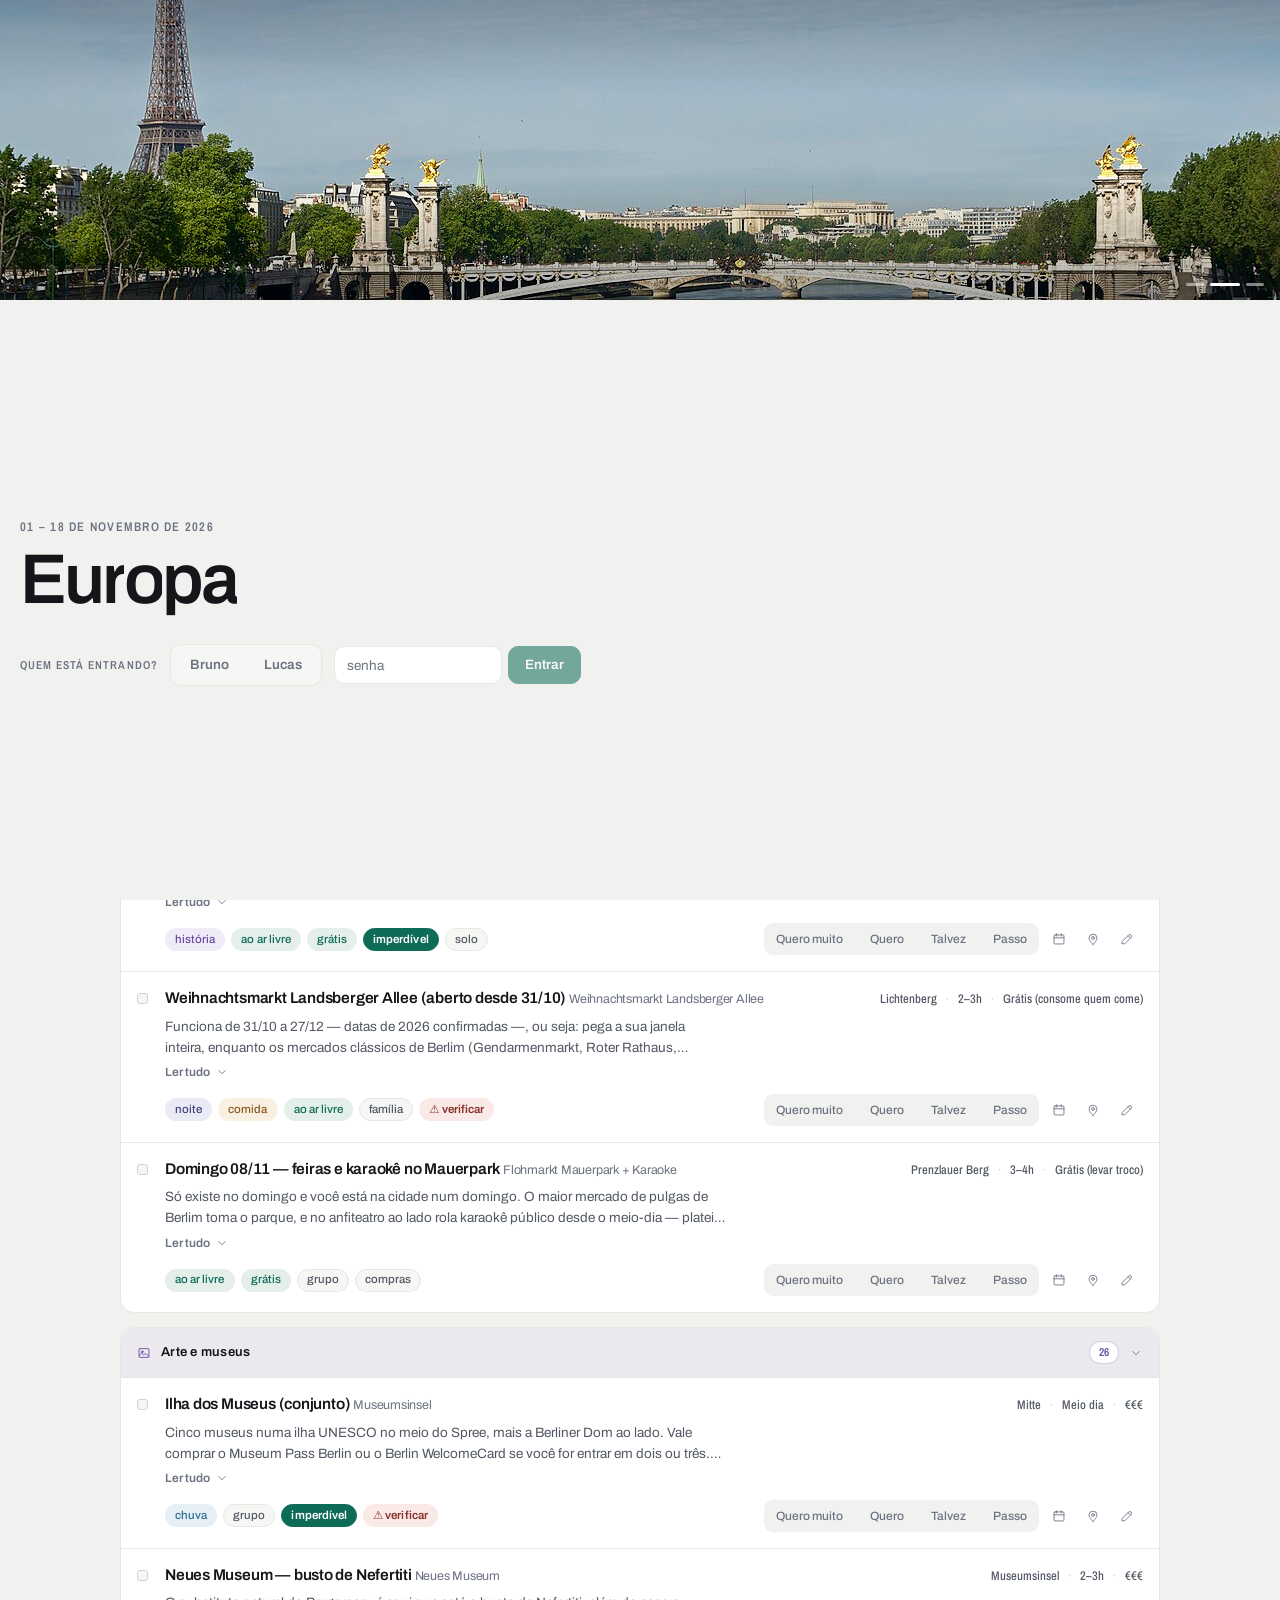
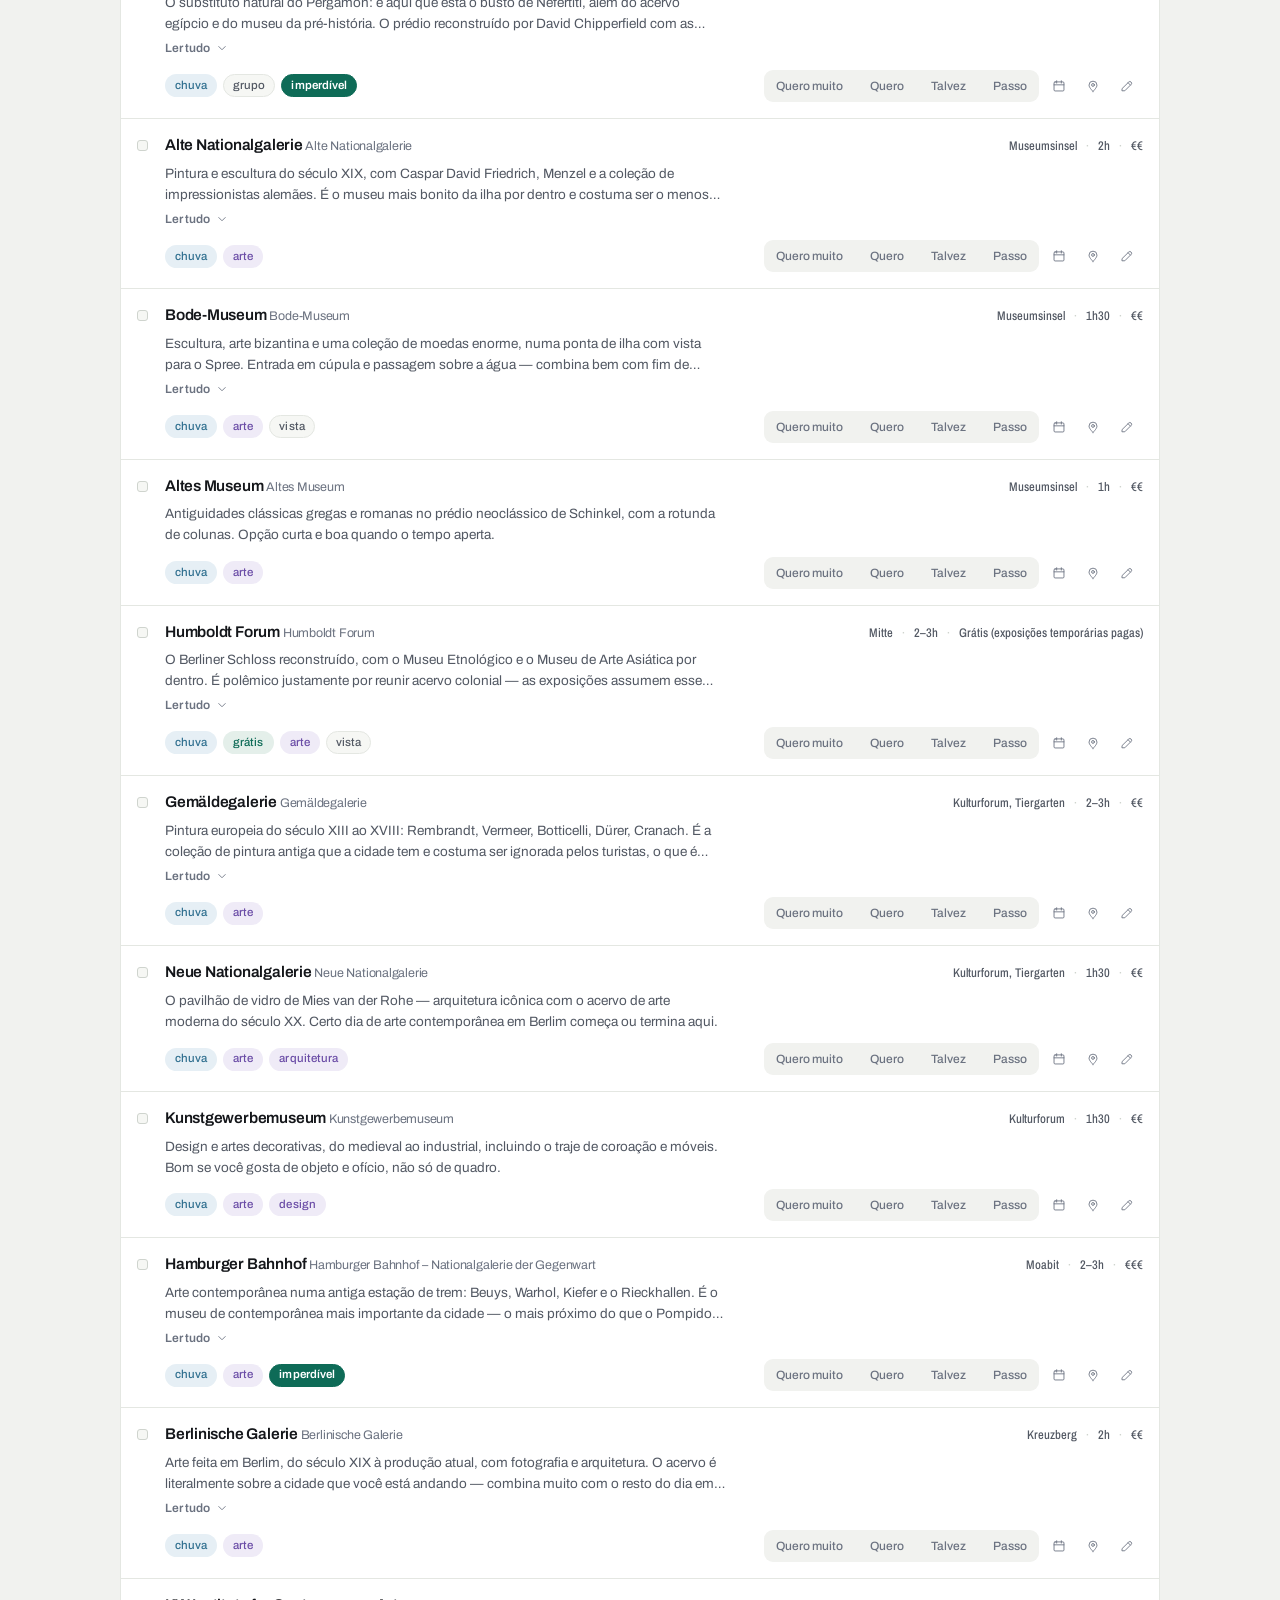
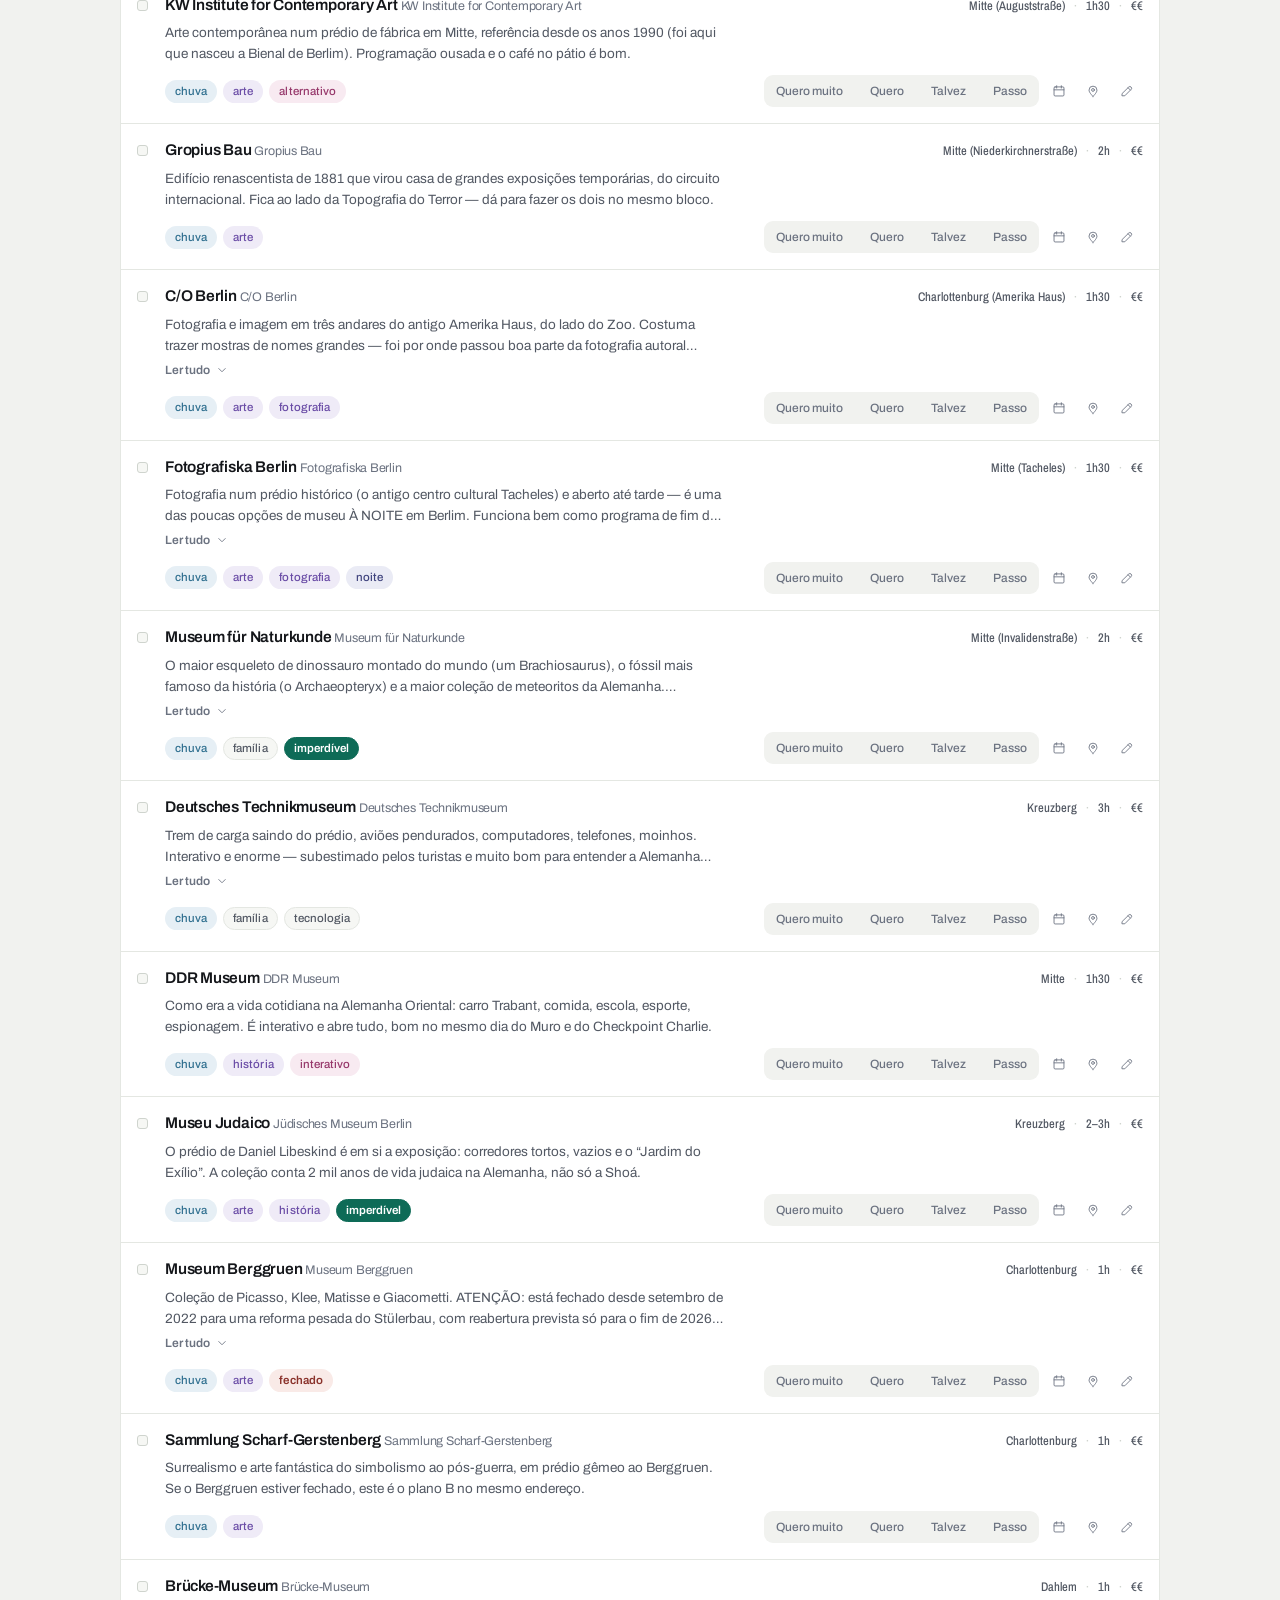
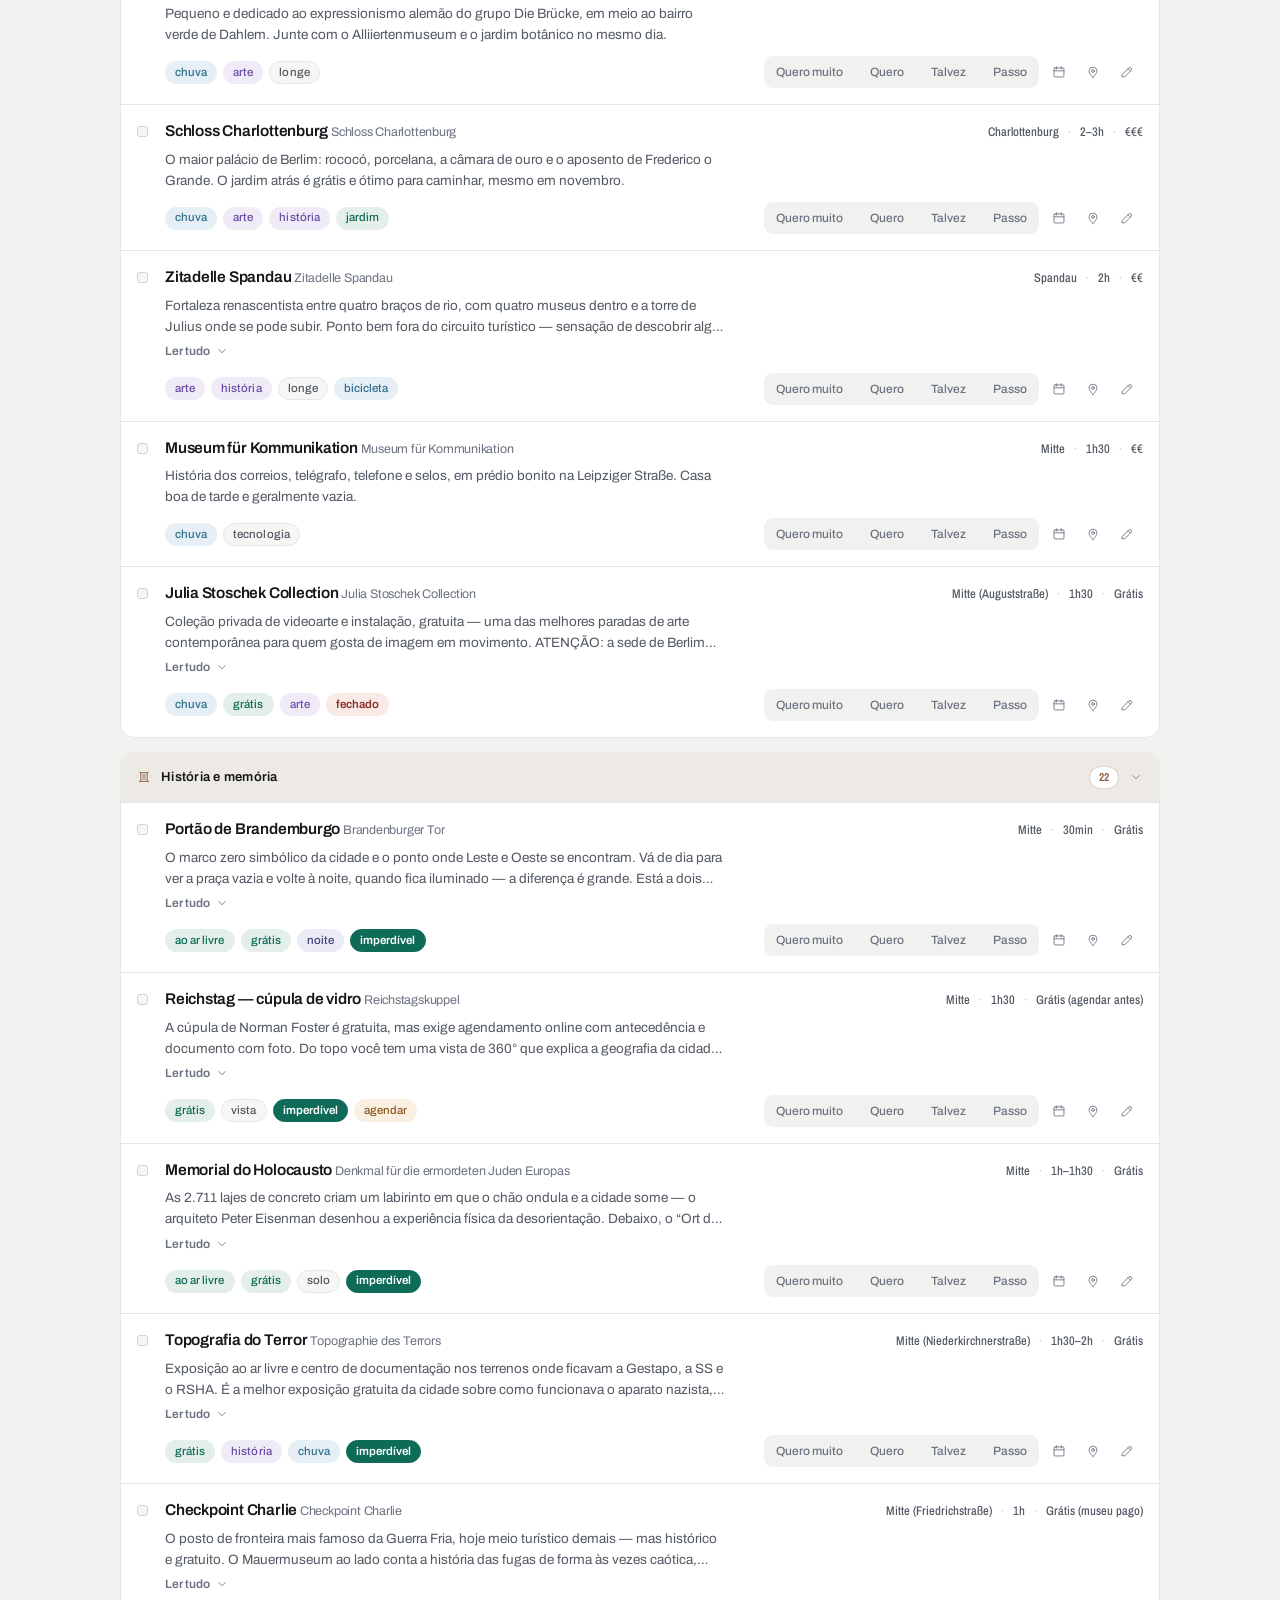
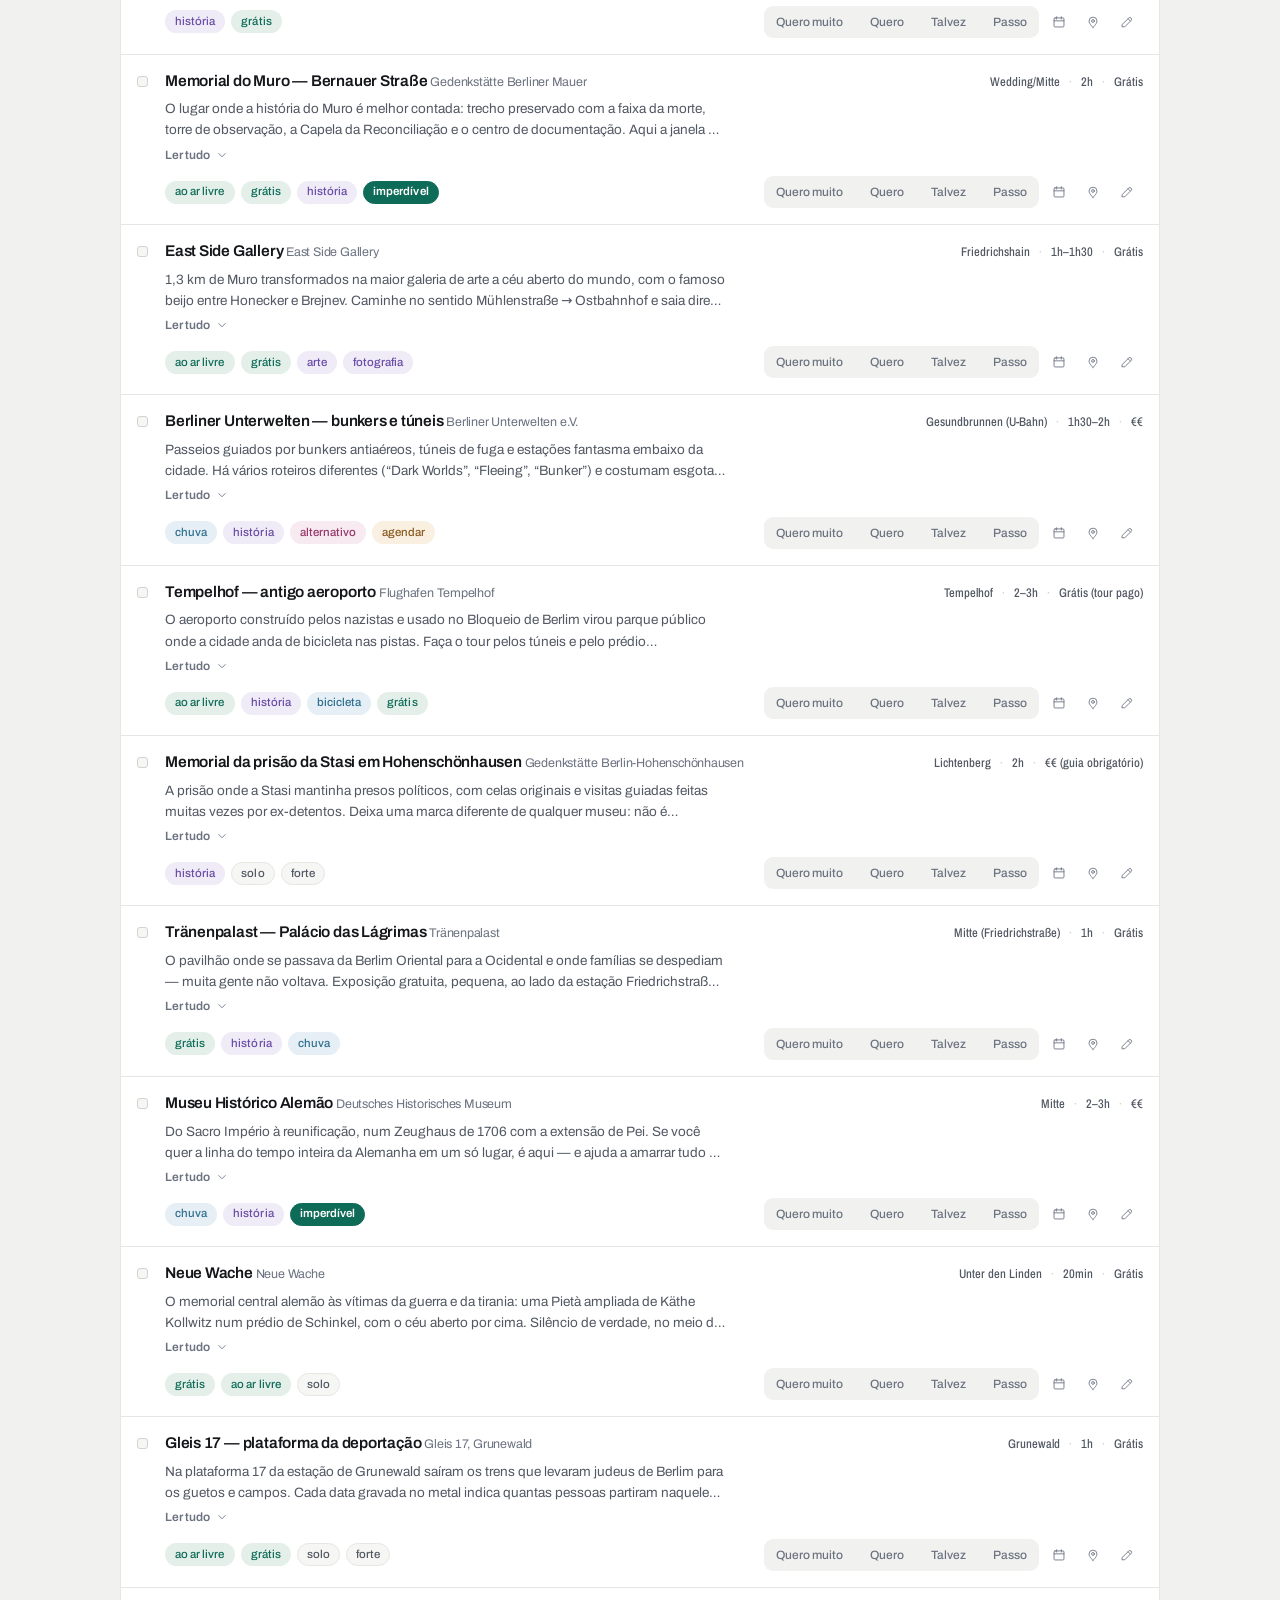
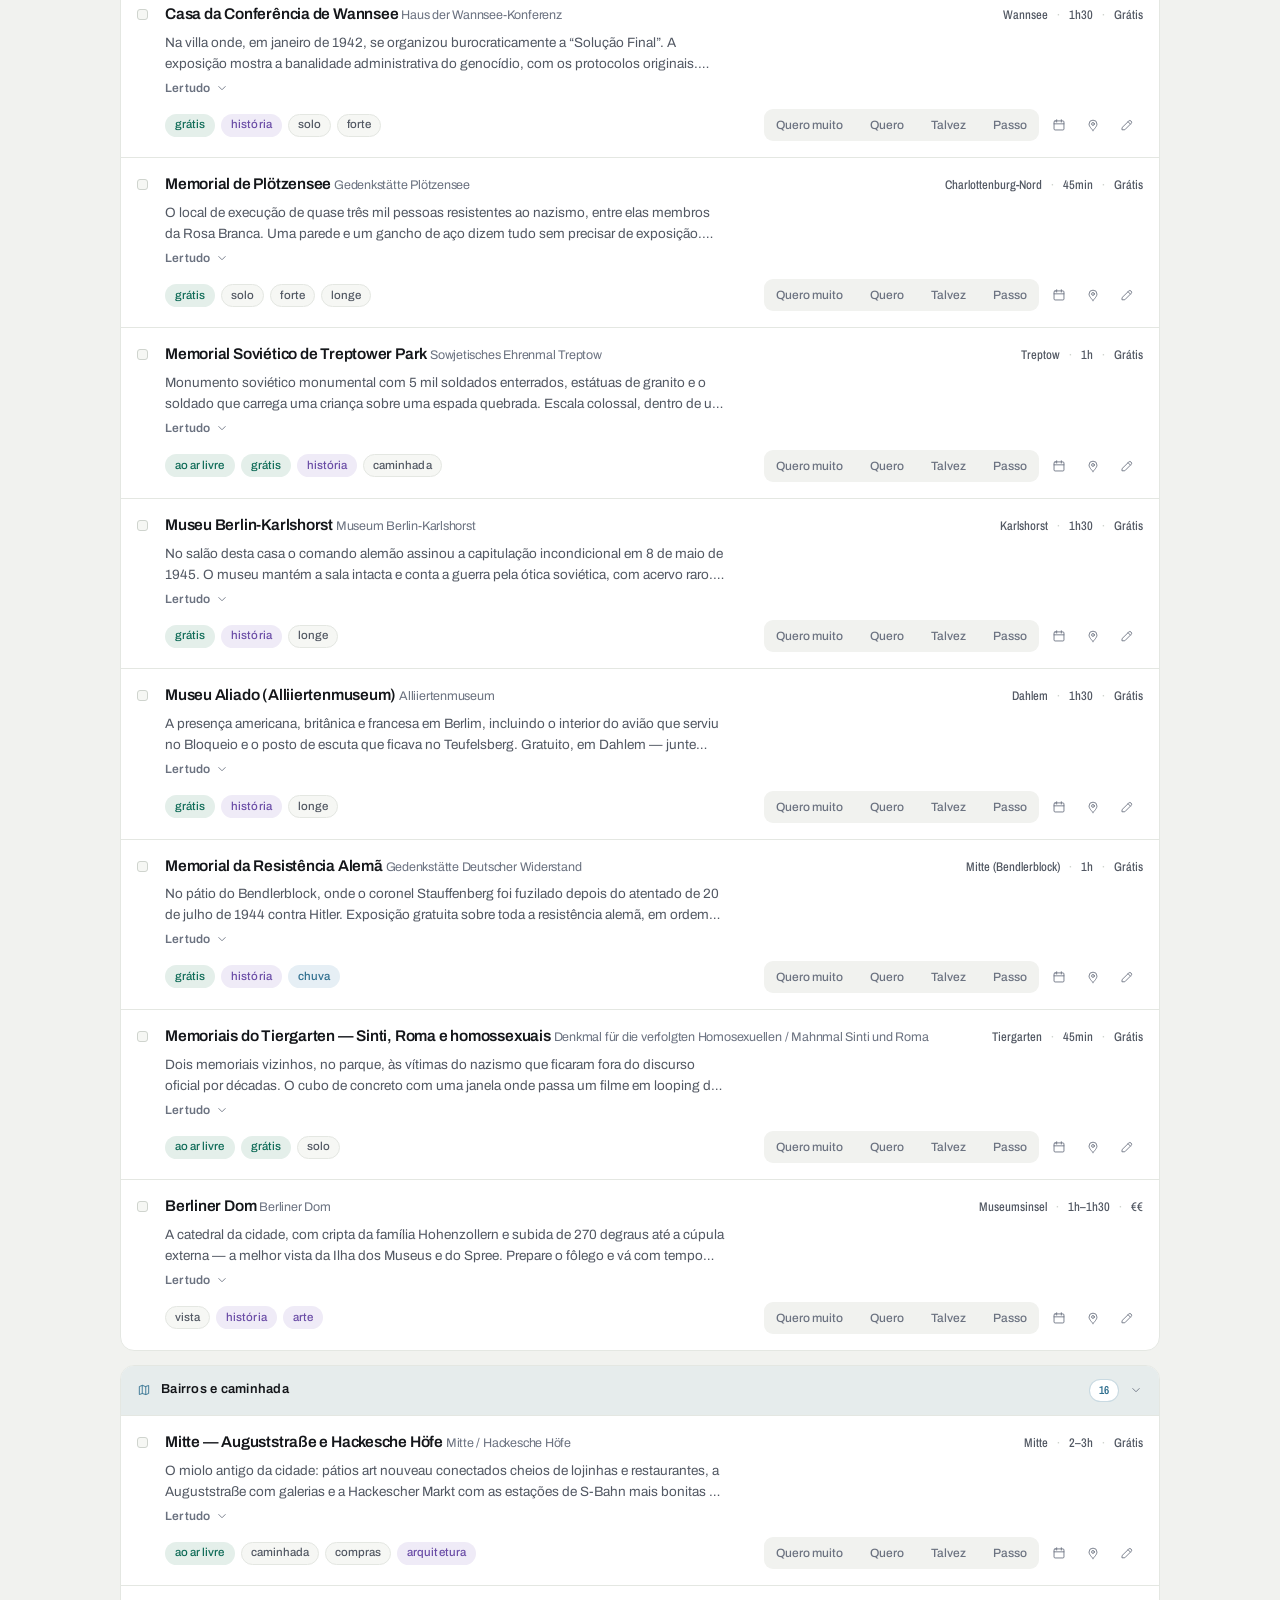
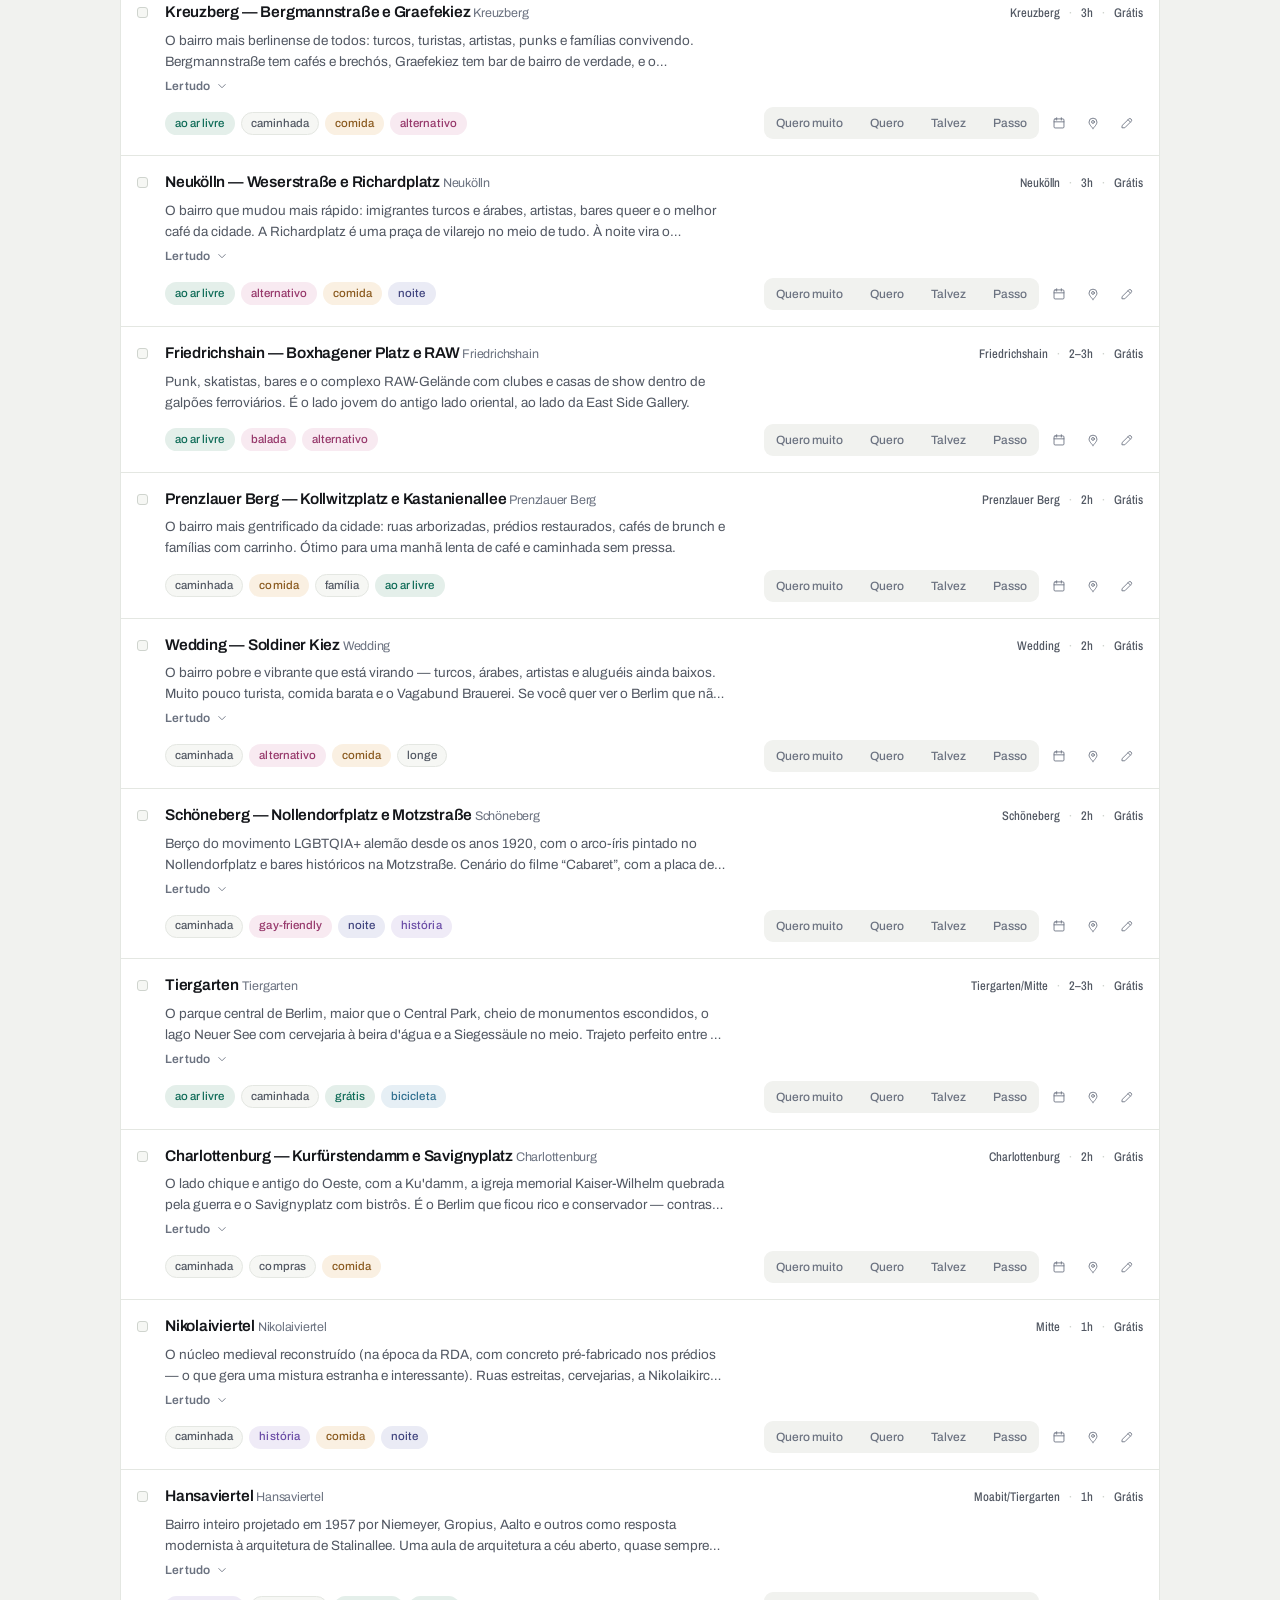
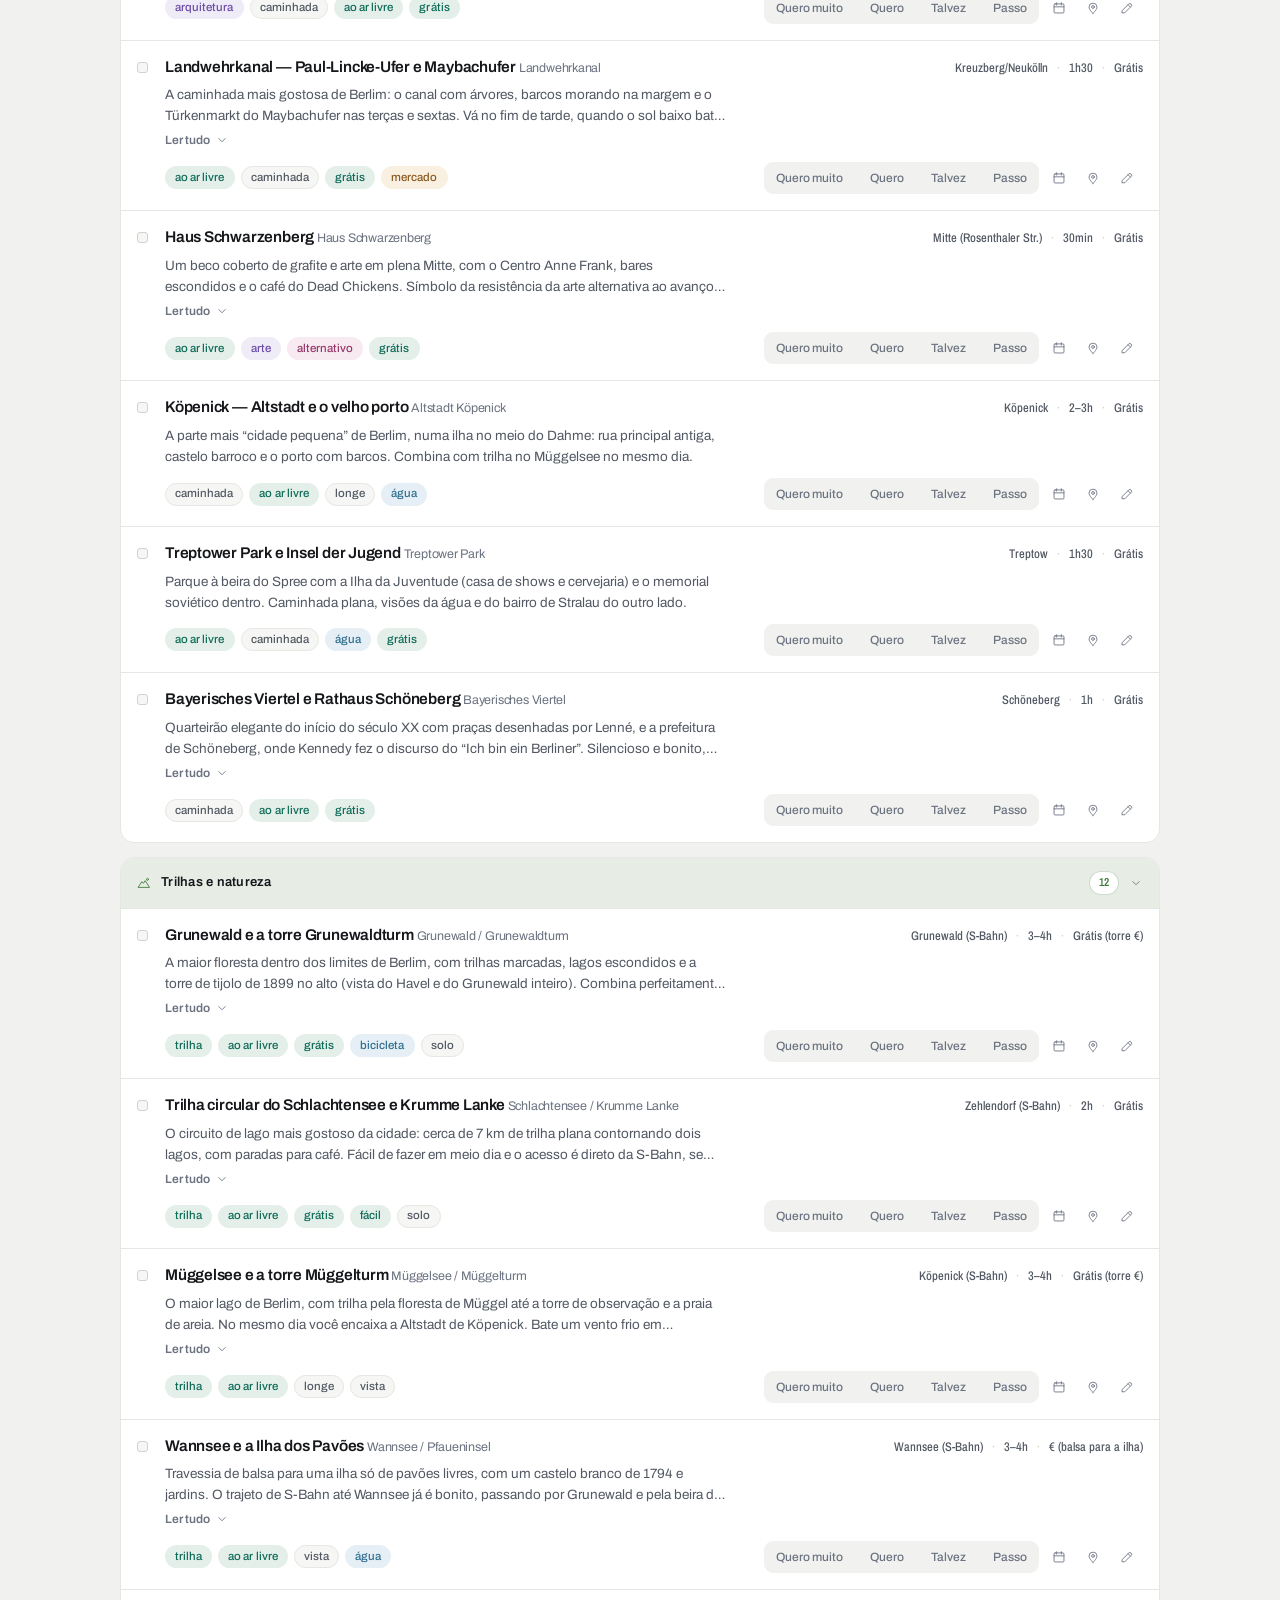
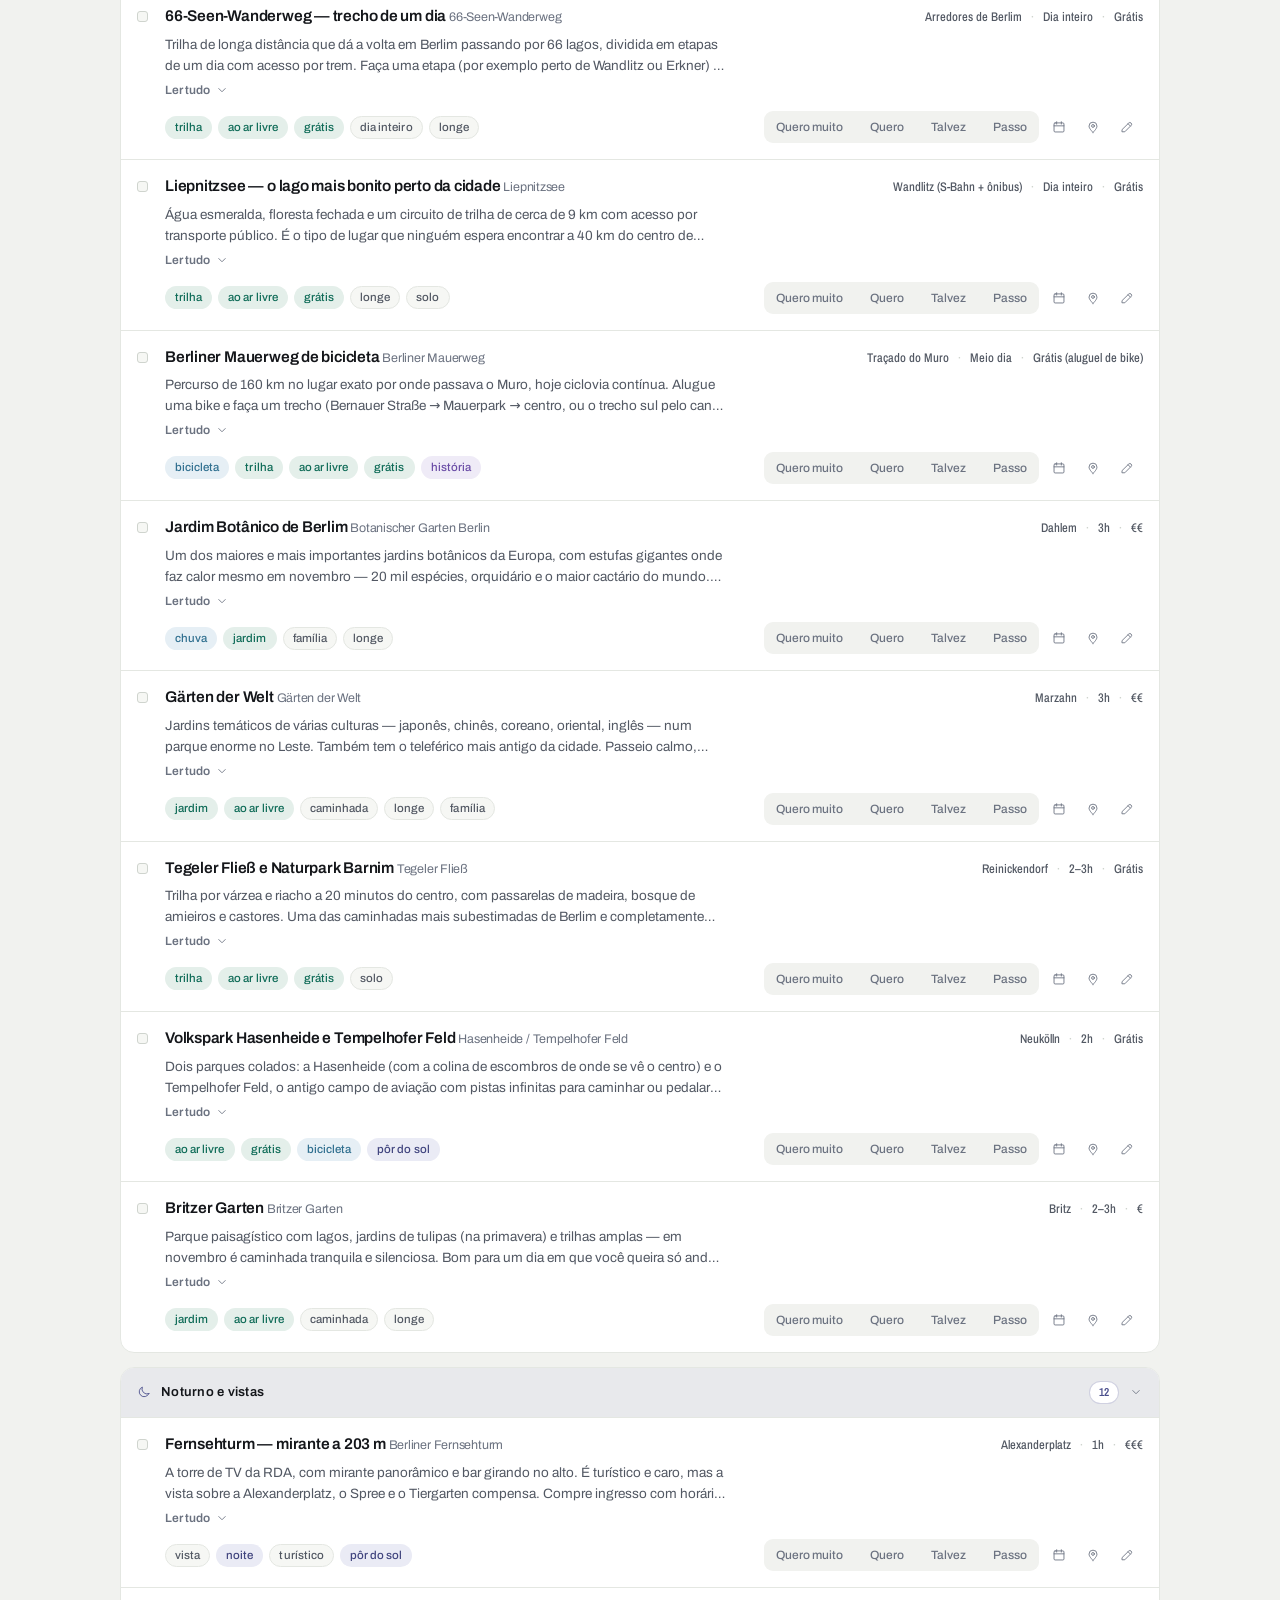
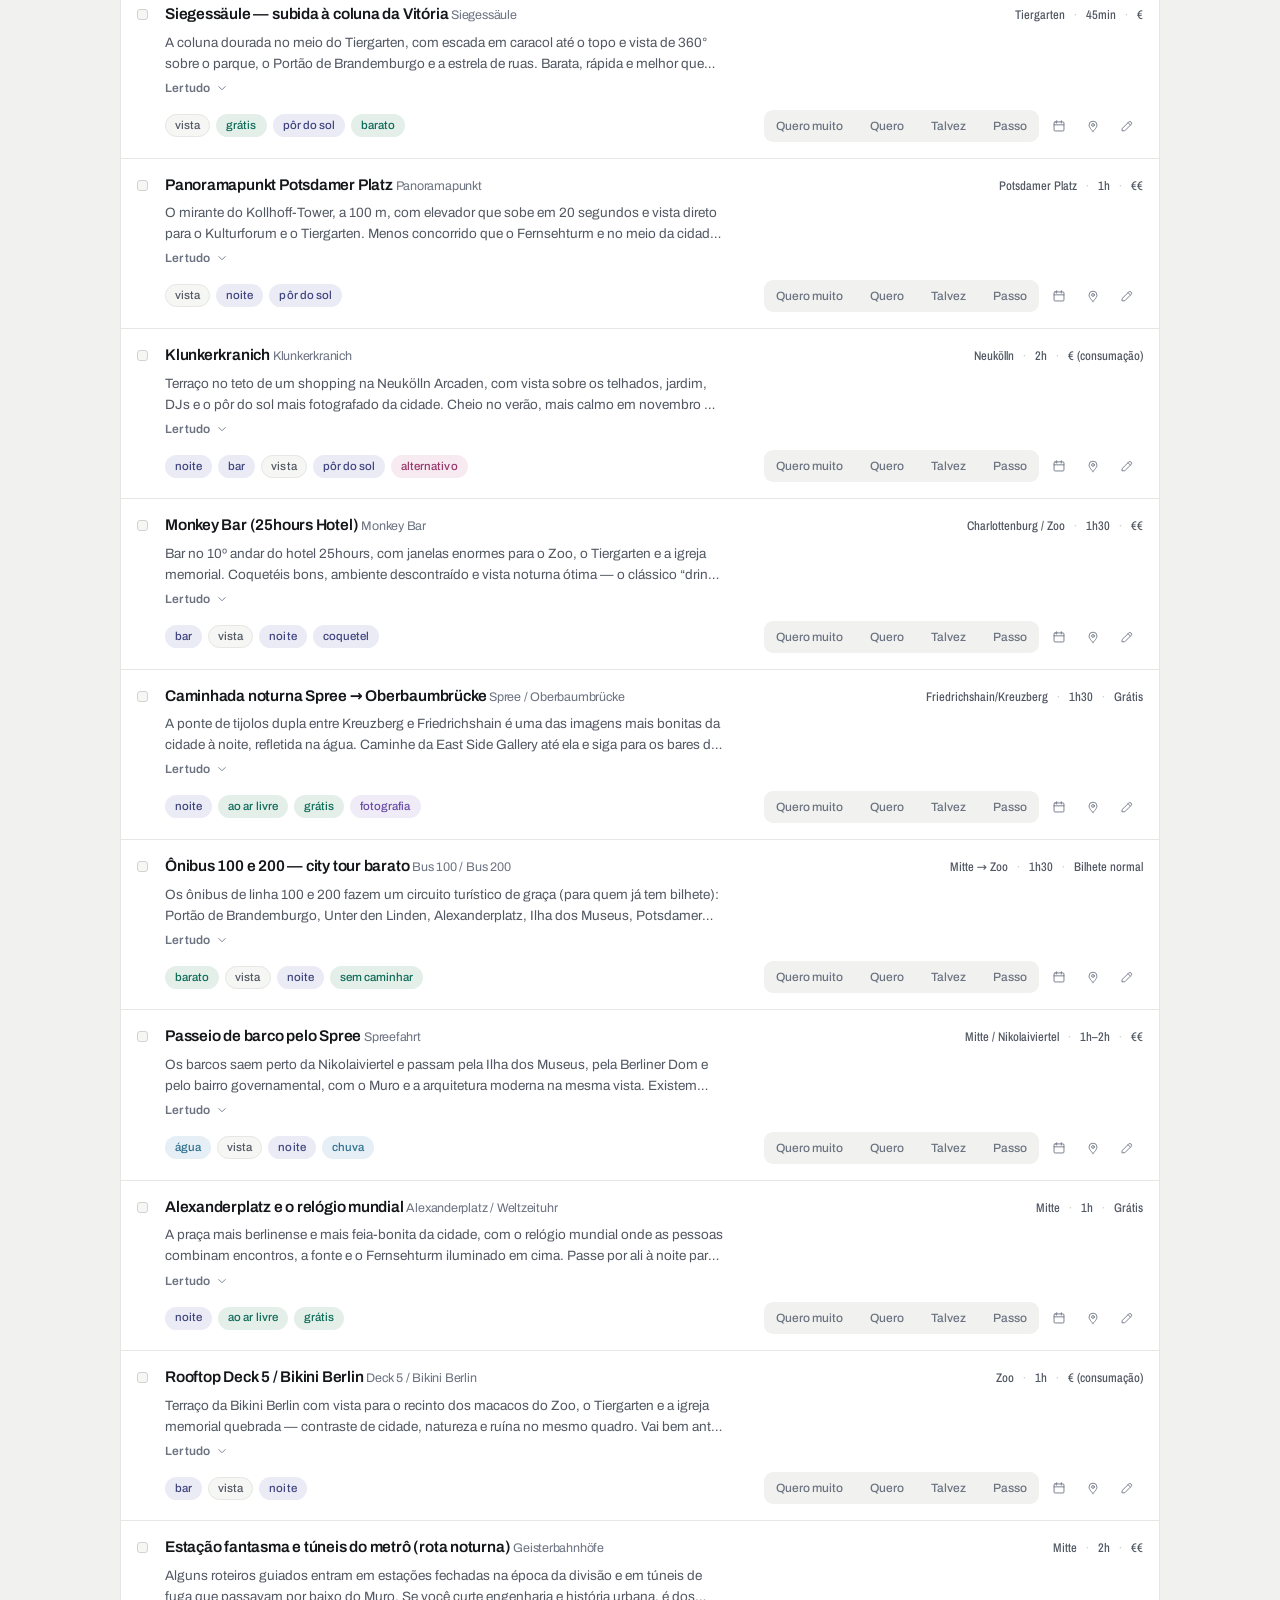
==== commit 3e7a942d: "Conserta dois defeitos de sincronizacao: envio deixa de apagar o que nao conhece, e o que foi feito " ====
--- a/app/index.html
+++ b/app/index.html
@@ -53,47 +53,25 @@
         <button class="tab" role="tab" aria-selected="false" data-v="fontes">Fontes</button>
         <button class="tab" role="tab" aria-selected="false" data-v="gostos">Gostos</button>
       </div>
+      <div class="searchrow" id="searchrow">
+        <label class="field">
+          <svg class="ic ic-s"><use href="#i-busca"/></svg>
+          <input type="search" id="q" placeholder="Buscar passeio, bairro ou tema" autocomplete="off">
+          <button class="mini" id="q-x" hidden aria-label="Limpar busca"><svg class="ic ic-s"><use href="#i-x"/></svg></button>
+        </label>
+      </div>
       <div class="chrome-actions">
         <button class="iconbtn" id="b-inicio" title="Tela de abertura e menu">
           <svg class="ic"><use href="#i-casa"/></svg><span class="sr">Tela de abertura e menu</span>
         </button>
-        <button class="iconbtn" id="b-busca" aria-expanded="false" aria-controls="panel" title="Buscar e filtrar">
-          <svg class="ic"><use href="#i-busca"/></svg><span class="dot"></span><span class="sr">Buscar e filtrar</span>
-        </button>
-        <button class="iconbtn" id="b-filtro" aria-expanded="false" aria-controls="panel" title="Categorias e ordenação">
-          <svg class="ic"><use href="#i-filtro"/></svg><span class="dot" id="dot-filtro"></span><span class="sr">Categorias e ordenação</span>
-        </button>
-      </div>
-    </div>
-    <div class="fsum" id="fsum"></div>
-    <div class="panel" id="panel">
-       <div class="panel-pad">
-        <label class="field">
-          <svg class="ic ic-s"><use href="#i-busca"/></svg>
-          <input type="search" id="q" placeholder="Buscar por nome, bairro ou palavra-chave" autocomplete="off">
-          <button class="mini" id="q-x" hidden aria-label="Limpar busca"><svg class="ic ic-s"><use href="#i-x"/></svg></button>
-        </label>
-        <div class="grp">
-          <span class="grp-h">Categoria</span>
-          <div class="scroller" id="cats"></div>
-        </div>
-        <div class="grp">
-          <span class="grp-h">Temas</span>
-          <div class="scroller" id="tags"></div>
-        </div>
-        <div class="panel-foot">
-          <div class="sel">
-            <label for="sort">Ordenar</label>
-            <select id="sort">
-              <option value="cat">Por categoria</option>
-              <option value="mark">Meus marcados primeiro</option>
-              <option value="name">Nome (A–Z)</option>
-              <option value="area">Bairro</option>
-            </select>
-          </div>
-          <button class="tbtn" id="limpar">Limpar filtros</button>
-        </div>
-       </div>
+      </div>
+    </div>
+
+    <div id="filterbar">
+      <div class="catwrap">
+        <div class="catrail" id="cats" role="group" aria-label="Filtrar por categoria"></div>
+      </div>
+      <div class="fsum" id="fsum"></div>
     </div>
   </div>
 </div>
@@ -110,7 +88,29 @@
         </div>
       </div>
     </header>
-    <div class="wrap"><div class="ideias" id="ideias-berlin"></div><div class="list" id="list-berlin"></div></div>
+    <div class="wrap">
+      <div class="fb" id="fb-berlin">
+        <div class="fb-h">
+          <span class="grp-h">Temas</span>
+          <button class="fb-more" type="button" data-more="berlin" hidden>Mostrar tudo</button>
+        </div>
+        <div class="fb-chips" id="tags-berlin"></div>
+        <div class="fb-foot">
+          <div class="sel">
+            <label for="sort-berlin">Ordenar</label>
+            <select id="sort-berlin">
+              <option value="cat">Por categoria</option>
+              <option value="mark">Meus marcados primeiro</option>
+              <option value="name">Nome (A–Z)</option>
+              <option value="area">Bairro</option>
+            </select>
+          </div>
+          <button class="tbtn" type="button" data-limpar="berlin">Limpar filtros</button>
+        </div>
+      </div>
+      <div class="ideias" id="ideias-berlin"></div>
+      <div class="list" id="list-berlin"></div>
+    </div>
   </div>
 
   <div class="view" id="v-paris">
@@ -124,7 +124,29 @@
         </div>
       </div>
     </header>
-    <div class="wrap"><div class="ideias" id="ideias-paris"></div><div class="list" id="list-paris"></div></div>
+    <div class="wrap">
+      <div class="fb" id="fb-paris">
+        <div class="fb-h">
+          <span class="grp-h">Temas</span>
+          <button class="fb-more" type="button" data-more="paris" hidden>Mostrar tudo</button>
+        </div>
+        <div class="fb-chips" id="tags-paris"></div>
+        <div class="fb-foot">
+          <div class="sel">
+            <label for="sort-paris">Ordenar</label>
+            <select id="sort-paris">
+              <option value="cat">Por categoria</option>
+              <option value="mark">Meus marcados primeiro</option>
+              <option value="name">Nome (A–Z)</option>
+              <option value="area">Bairro</option>
+            </select>
+          </div>
+          <button class="tbtn" type="button" data-limpar="paris">Limpar filtros</button>
+        </div>
+      </div>
+      <div class="ideias" id="ideias-paris"></div>
+      <div class="list" id="list-paris"></div>
+    </div>
   </div>
 
   <div class="view" id="v-colonia">
@@ -138,7 +160,29 @@
         </div>
       </div>
     </header>
-    <div class="wrap"><div class="ideias" id="ideias-colonia"></div><div class="list" id="list-colonia"></div></div>
+    <div class="wrap">
+      <div class="fb" id="fb-colonia">
+        <div class="fb-h">
+          <span class="grp-h">Temas</span>
+          <button class="fb-more" type="button" data-more="colonia" hidden>Mostrar tudo</button>
+        </div>
+        <div class="fb-chips" id="tags-colonia"></div>
+        <div class="fb-foot">
+          <div class="sel">
+            <label for="sort-colonia">Ordenar</label>
+            <select id="sort-colonia">
+              <option value="cat">Por categoria</option>
+              <option value="mark">Meus marcados primeiro</option>
+              <option value="name">Nome (A–Z)</option>
+              <option value="area">Bairro</option>
+            </select>
+          </div>
+          <button class="tbtn" type="button" data-limpar="colonia">Limpar filtros</button>
+        </div>
+      </div>
+      <div class="ideias" id="ideias-colonia"></div>
+      <div class="list" id="list-colonia"></div>
+    </div>
   </div>
 
   <div class="view" id="v-roteiro">
--- a/app/app.css
+++ b/app/app.css
@@ -66,6 +66,9 @@
    BASE
    ============================================================ */
 *,*::before,*::after{box-sizing:border-box}
+/* o atributo hidden perde para qualquer classe com display: sem isto o ✕ da
+   busca e os blocos escondidos continuam aparecendo */
+[hidden]{display:none!important}
 html{-webkit-text-size-adjust:100%}
 body{
   margin:0;background:var(--bg);color:var(--ink);
@@ -106,7 +109,7 @@
   transition:border-color .2s linear,background .2s linear;
 }
 .chrome.stuck{border-bottom-color:var(--line)}
-.chrome-in{display:flex;align-items:center;gap:10px;padding:6px 0}
+.chrome-in{display:flex;align-items:center;gap:10px;padding:4px 0}
 .tabs{position:relative;display:flex;align-items:stretch;gap:1px;overflow-x:auto;scrollbar-width:none;flex:1;min-width:0;height:36px}
 .tabs::-webkit-scrollbar{display:none}
 .tab{
@@ -129,27 +132,86 @@
 }
 .iconbtn:hover{color:var(--ink);background:var(--surface-2)}
 .iconbtn[aria-expanded="true"]{color:var(--ink);background:var(--surface-2)}
-.iconbtn .dot{
-  position:absolute;top:6px;right:6px;width:6px;height:6px;border-radius:99px;background:var(--accent);
-  opacity:0;transform:scale(.4);transition:opacity .2s var(--ease),transform .2s var(--ease);
-}
-.iconbtn.act .dot{opacity:1;transform:scale(1)}
-
-/* painel de filtro: abre/fecha por display, com entrada leve (sem animar layout) */
-.panel{display:none}
-.panel.open{display:block}
-.panel-pad{padding:4px 0 18px;display:grid;gap:16px;animation:panelIn .22s var(--ease-2) both}
-@keyframes panelIn{from{opacity:0;transform:translateY(-5px)}to{opacity:1;transform:none}}
+
+/* faixa de categorias: o eixo principal da triagem, sempre visivel.
+   Fala a lingua do app: icone na cor da categoria e selo de contagem tingido,
+   como no cabecalho de secao da lista. */
+.catwrap{padding-bottom:2px}
+/* No desktop a faixa QUEBRA em quantas linhas precisar: arrastar de lado com o
+   mouse e' ruim e ali sobra altura. No celular ela volta a ser uma linha
+   deslizavel, porque arrastar com o dedo funciona e altura e' escassa. */
+.catrail{display:flex;flex-wrap:wrap;gap:4px 6px;padding:3px 0 8px}
+.catpill{
+  flex:0 0 auto;display:inline-flex;align-items:center;gap:8px;
+  height:34px;padding:0 11px 0 10px;border-radius:10px;
+  background:var(--surface);border:1px solid transparent;
+  font-size:13px;font-weight:500;letter-spacing:-.005em;color:var(--ink-2);
+  transition:background .15s linear,border-color .15s linear,color .15s linear;
+}
+.catpill .ic{width:15px;height:15px;color:var(--cat,var(--ink-3));flex:0 0 auto}
+.catpill b{
+  min-width:24px;padding:1px 6px;border-radius:999px;text-align:center;
+  font-family:var(--ffn);font-size:12px;font-weight:600;font-variant-numeric:tabular-nums;
+  color:var(--cat,var(--ink-3));
+  background:color-mix(in srgb,var(--cat,var(--line)) 12%,var(--bg));
+}
+.catpill:hover{background:color-mix(in srgb,var(--cat,var(--accent)) 7%,var(--surface));color:var(--ink)}
+.catpill[aria-pressed="true"]{
+  background:color-mix(in srgb,var(--cat,var(--accent)) 13%,var(--surface));
+  border-color:color-mix(in srgb,var(--cat,var(--accent)) 40%,transparent);
+  color:var(--ink);font-weight:600;
+}
+
+/* busca: divide a linha das abas no desktop e desce para a propria linha no celular */
+.searchrow{display:flex;align-items:center;gap:6px;flex:0 0 auto}
+.searchrow .field{width:290px;height:34px}
+.searchrow.off{display:none}
+#filterbar.off{display:none}
+
+/* temas (tags): abaixo da foto da cidade, sempre visiveis.
+   Ficam em duas linhas e crescem no "Mostrar tudo", para o celular nao virar um bloco. */
+.fb{padding-top:16px}
+.fb-h{display:flex;align-items:baseline;gap:10px;margin-bottom:10px}
+.fb-more{margin-left:auto;font-size:12.5px;font-weight:600;color:var(--accent)}
+.fb-more:hover{text-decoration:underline;text-underline-offset:3px}
+.fb-chips{
+  display:flex;flex-wrap:wrap;gap:6px;max-height:70px;overflow:hidden;
+  -webkit-mask-image:linear-gradient(180deg,#000 calc(100% - 16px),transparent 100%);
+  mask-image:linear-gradient(180deg,#000 calc(100% - 16px),transparent 100%);
+}
+.fb.open .fb-chips{max-height:none;-webkit-mask-image:none;mask-image:none}
+.fb-foot{display:flex;align-items:center;justify-content:space-between;gap:12px;flex-wrap:wrap;margin-top:14px}
+
+/* no celular as abas ganham a linha inteira (antes "Gostos" ficava fora),
+   e a busca divide a linha seguinte com o icone de inicio */
+@media(max-width:759px){
+  .chrome-in{flex-wrap:wrap;gap:2px 10px}
+  .tabs{
+    order:1;flex:1 1 100%;
+    -webkit-mask-image:linear-gradient(90deg,#000 calc(100% - 34px),transparent 100%);
+    mask-image:linear-gradient(90deg,#000 calc(100% - 34px),transparent 100%);
+  }
+  .tab{padding:0 8px;font-size:13px}
+  .searchrow{order:2;flex:1 1 auto;min-width:0;padding:2px 0 6px}
+  .searchrow .field{width:auto;flex:1;min-width:0;height:32px}
+  .chrome-actions{order:3;margin-left:0}
+  .catpill{height:32px}
+  .catrail{
+    flex-wrap:nowrap;overflow-x:auto;scrollbar-width:none;scroll-behavior:smooth;
+    margin:0 -20px;padding:3px 20px 8px;
+    -webkit-mask-image:linear-gradient(90deg,#000 calc(100% - 34px),transparent 100%);
+    mask-image:linear-gradient(90deg,#000 calc(100% - 34px),transparent 100%);
+  }
+  .catrail::-webkit-scrollbar{display:none}
+}
+@media(max-width:600px){.catrail{margin:0 -16px;padding:3px 16px 8px}}
+
 .field{display:flex;align-items:center;gap:9px;background:var(--surface);border:1px solid var(--line);border-radius:9px;padding:0 12px;height:42px;transition:border-color .16s linear}
 .field:focus-within{border-color:var(--ink-3)}
 .field input{flex:1;min-width:0;border:0;background:none;outline:none;font-size:14px}
 .field input::placeholder{color:var(--ink-3)}
 .field .ic{color:var(--ink-3);flex:0 0 auto}
-.grp{display:grid;gap:8px}
 .grp-h{font-size:11px;font-weight:600;letter-spacing:.09em;text-transform:uppercase;color:var(--ink-3)}
-.scroller{display:flex;gap:6px;overflow-x:auto;padding-bottom:2px;scrollbar-width:none;margin:0 -20px;padding-left:20px;padding-right:20px}
-.scroller::-webkit-scrollbar{display:none}
-@media(max-width:600px){.scroller{margin:0 -16px;padding-left:16px;padding-right:16px}}
 .chip{
   flex:0 0 auto;display:inline-flex;align-items:center;gap:6px;
   height:32px;padding:0 12px;border-radius:99px;border:1px solid var(--line);
@@ -160,7 +222,6 @@
 .chip:hover{border-color:var(--line-2);color:var(--ink)}
 .chip.on{background:var(--ink);border-color:var(--ink);color:var(--bg)}
 .chip.on .ic{color:var(--bg)}
-.panel-foot{display:flex;align-items:center;justify-content:space-between;gap:12px;flex-wrap:wrap}
 .sel{display:flex;align-items:center;gap:8px;font-size:12.5px;color:var(--ink-3)}
 .sel select{
   border:1px solid var(--line);background:var(--surface);border-radius:8px;
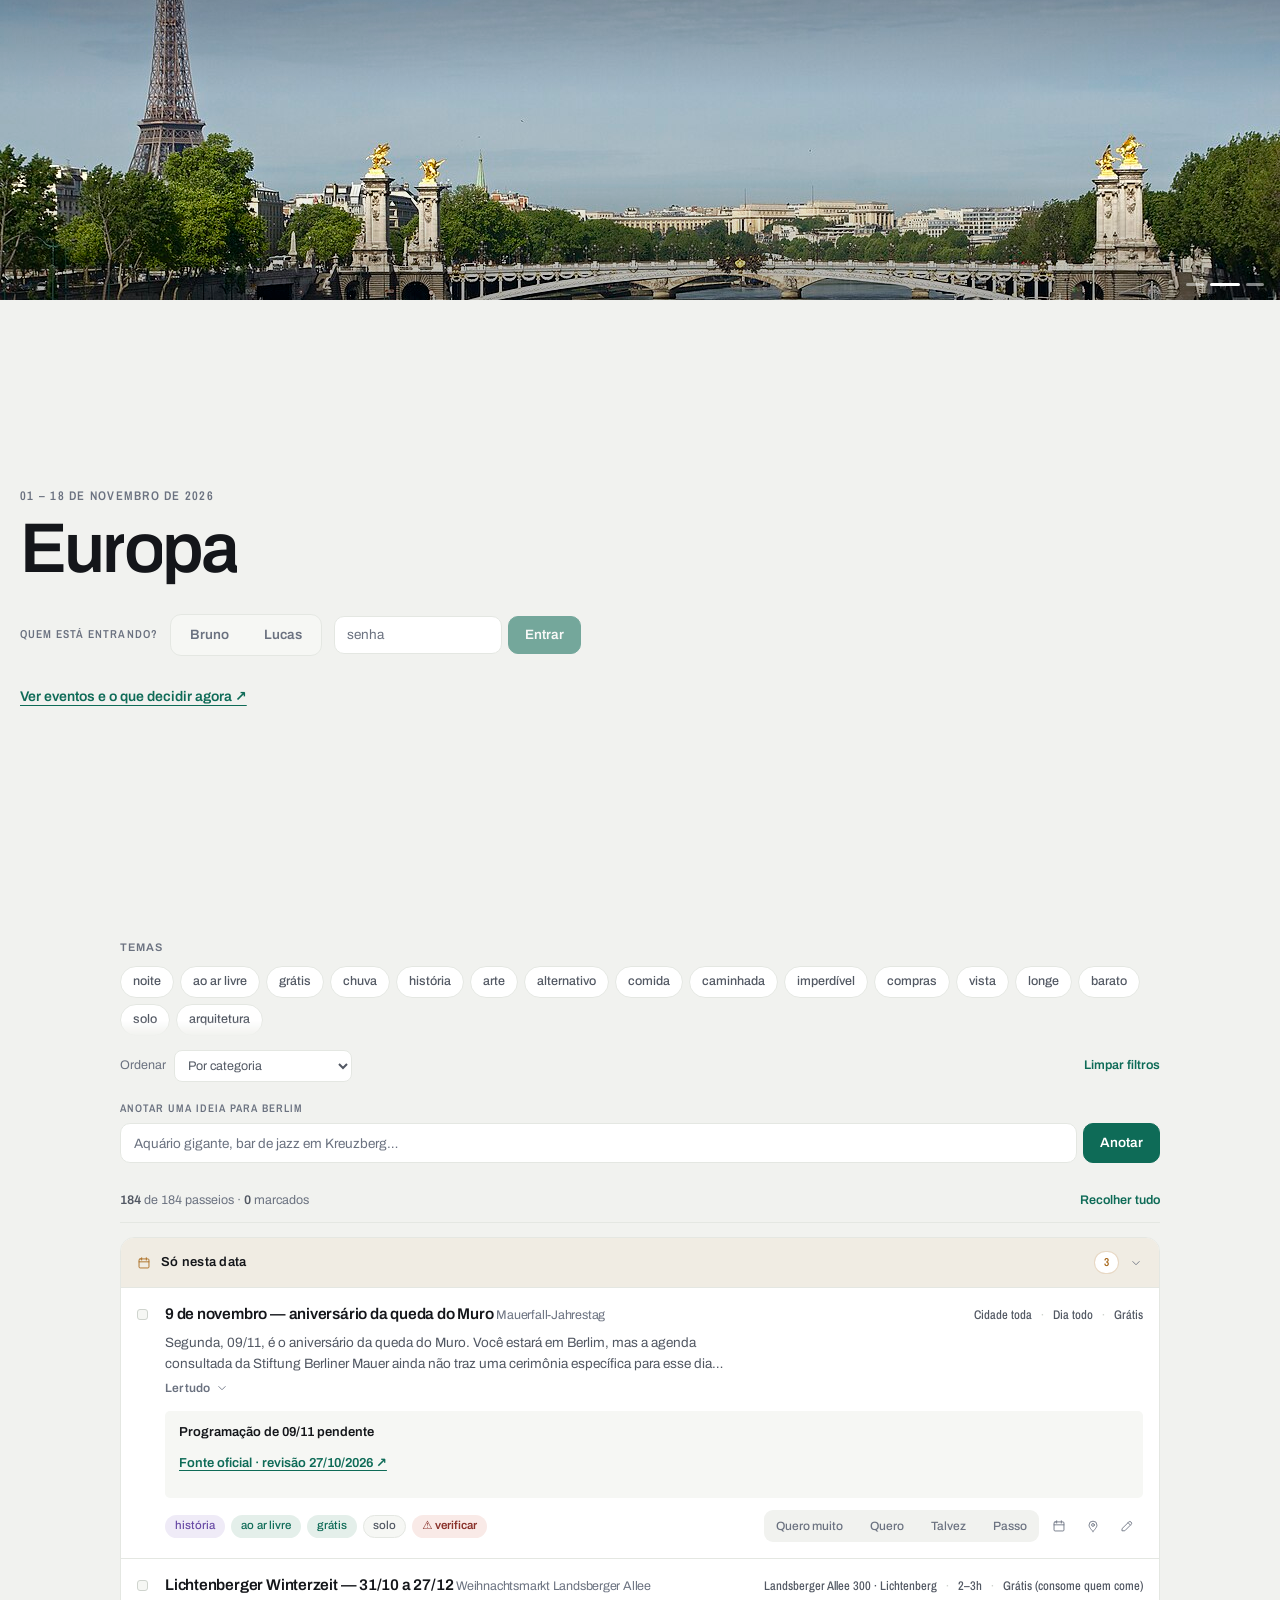
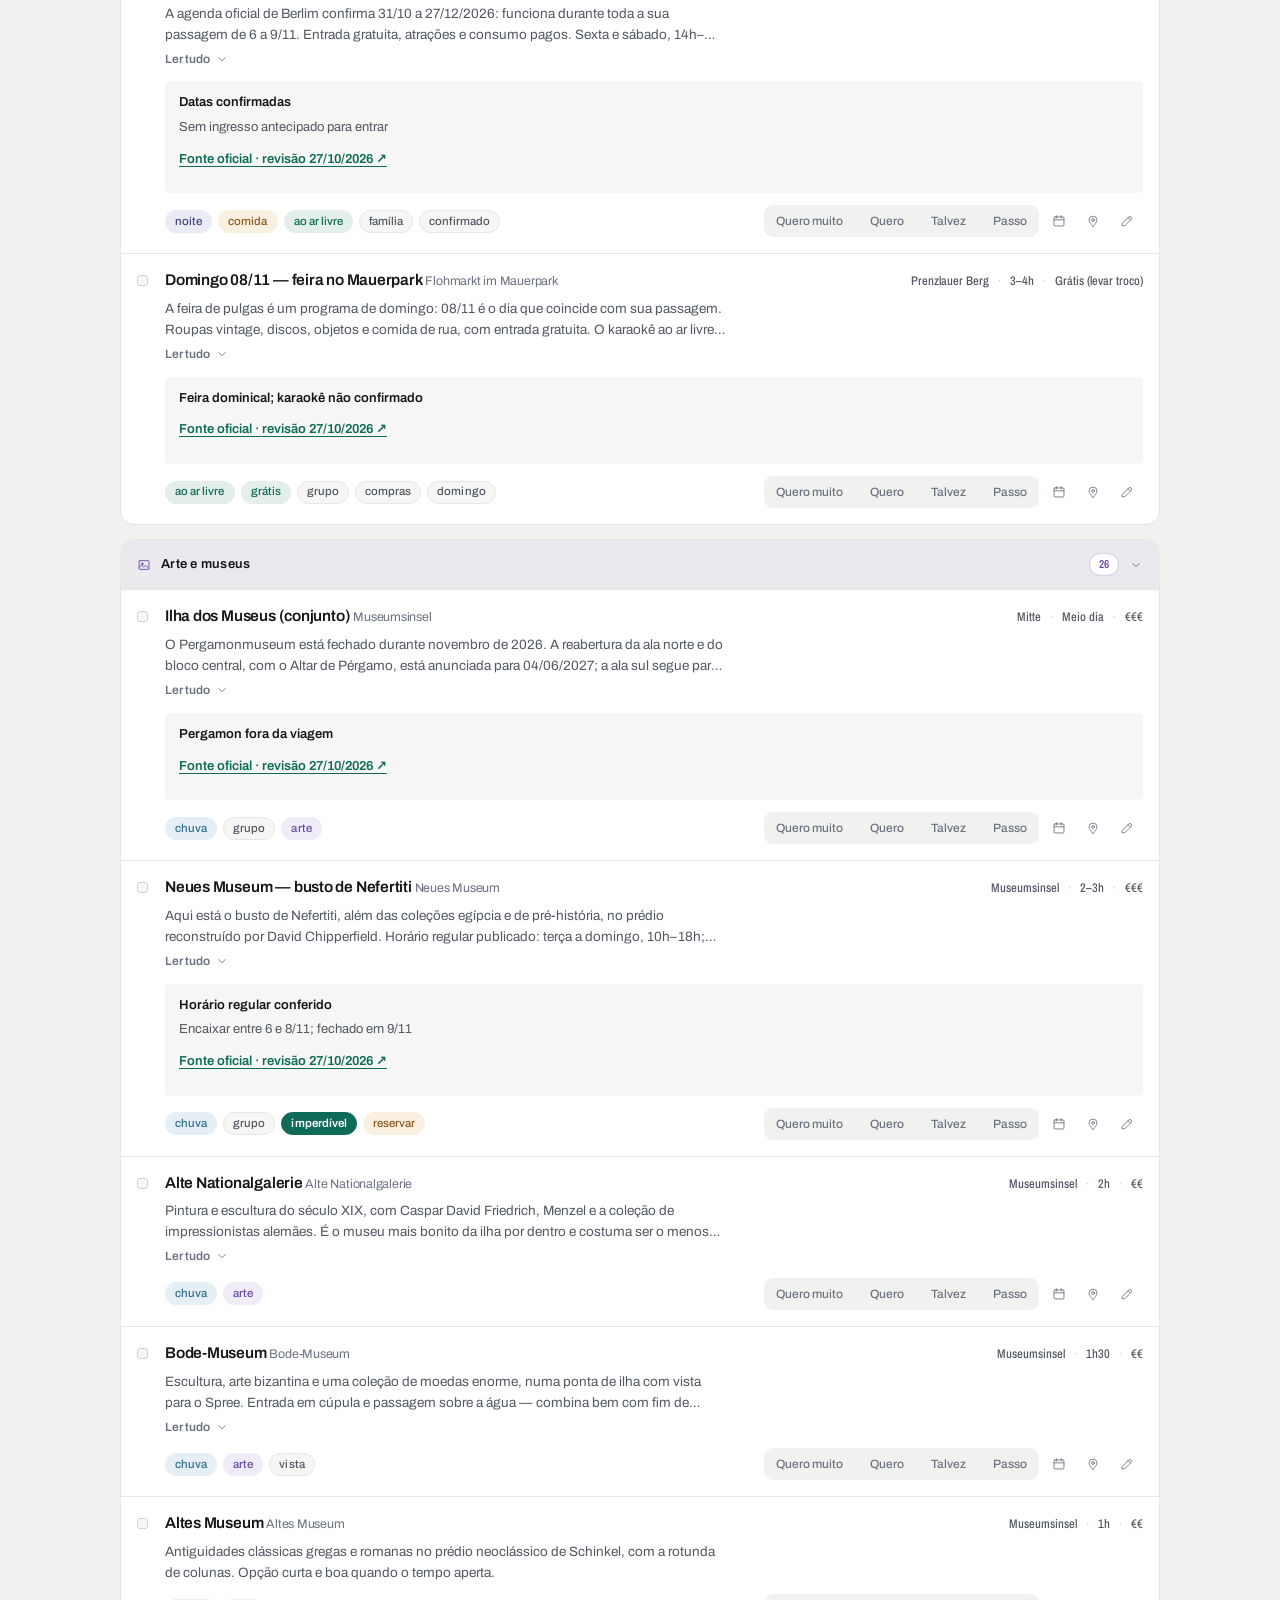
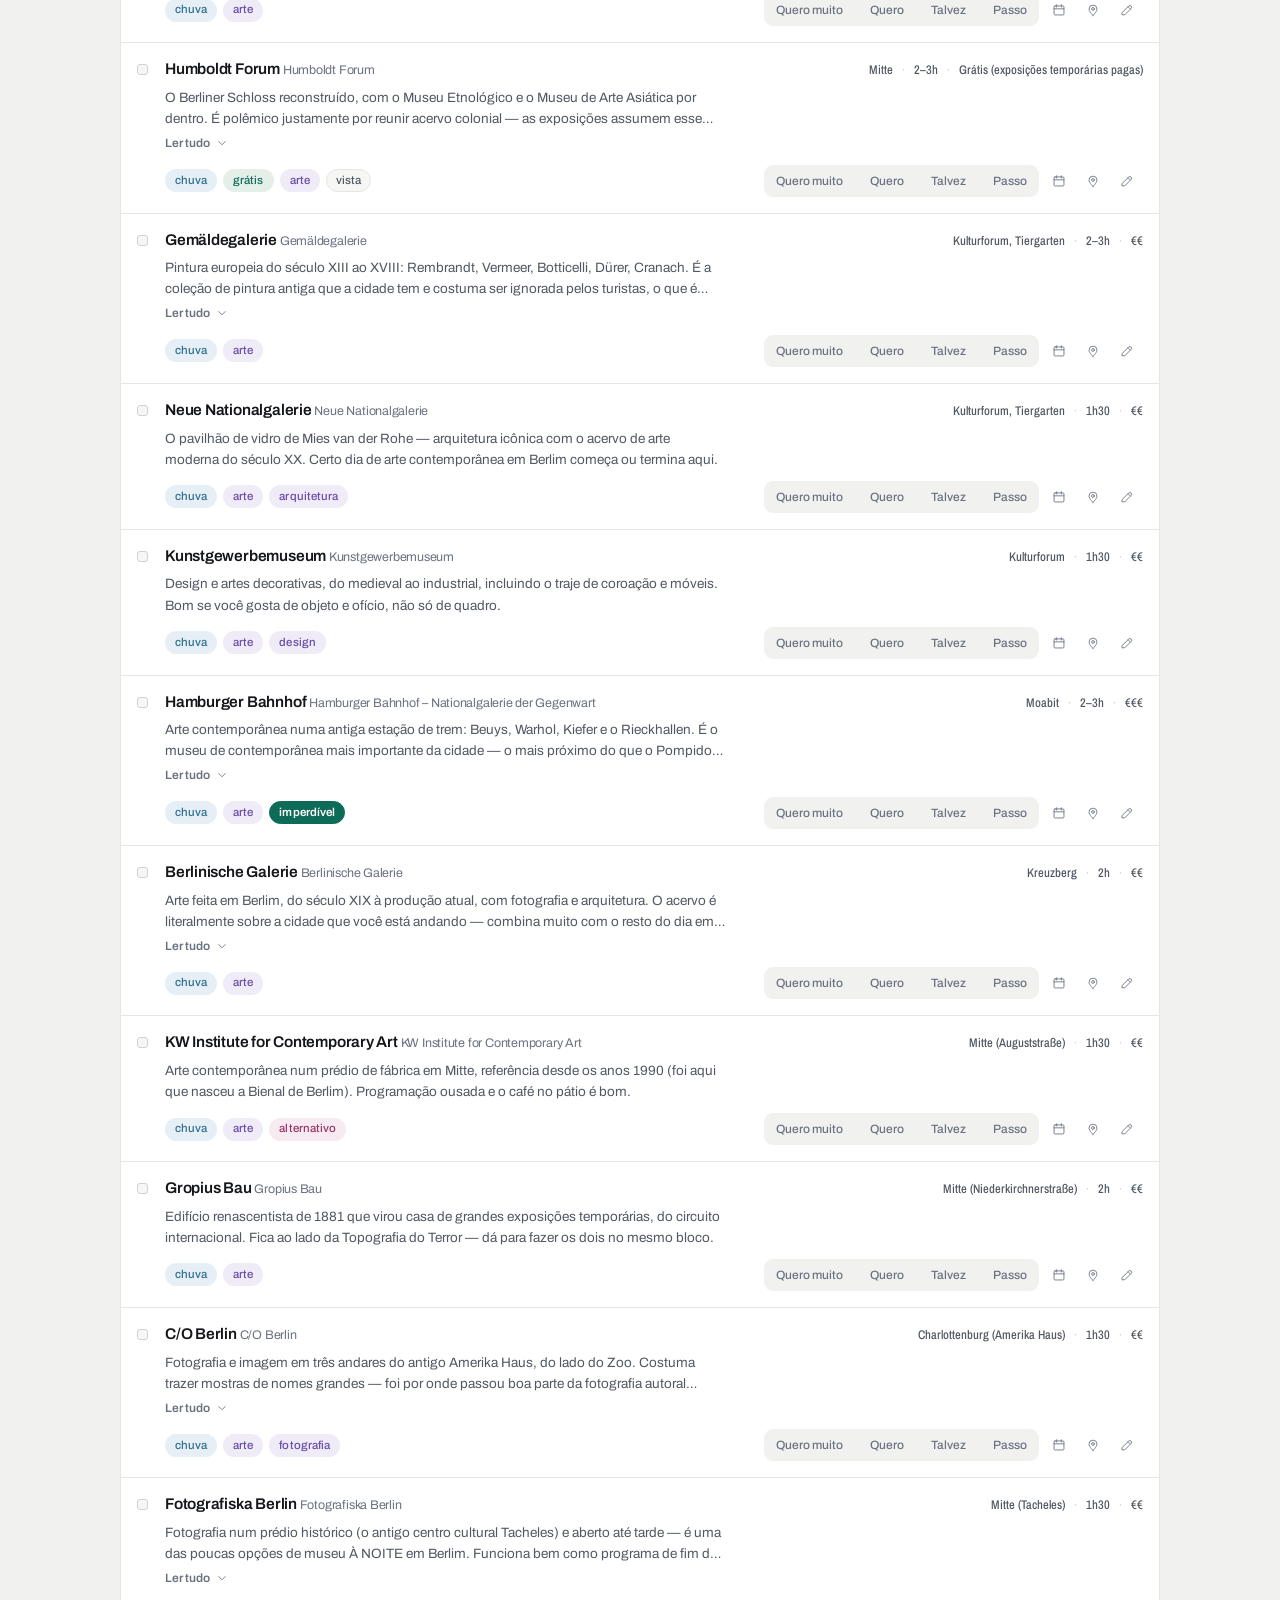
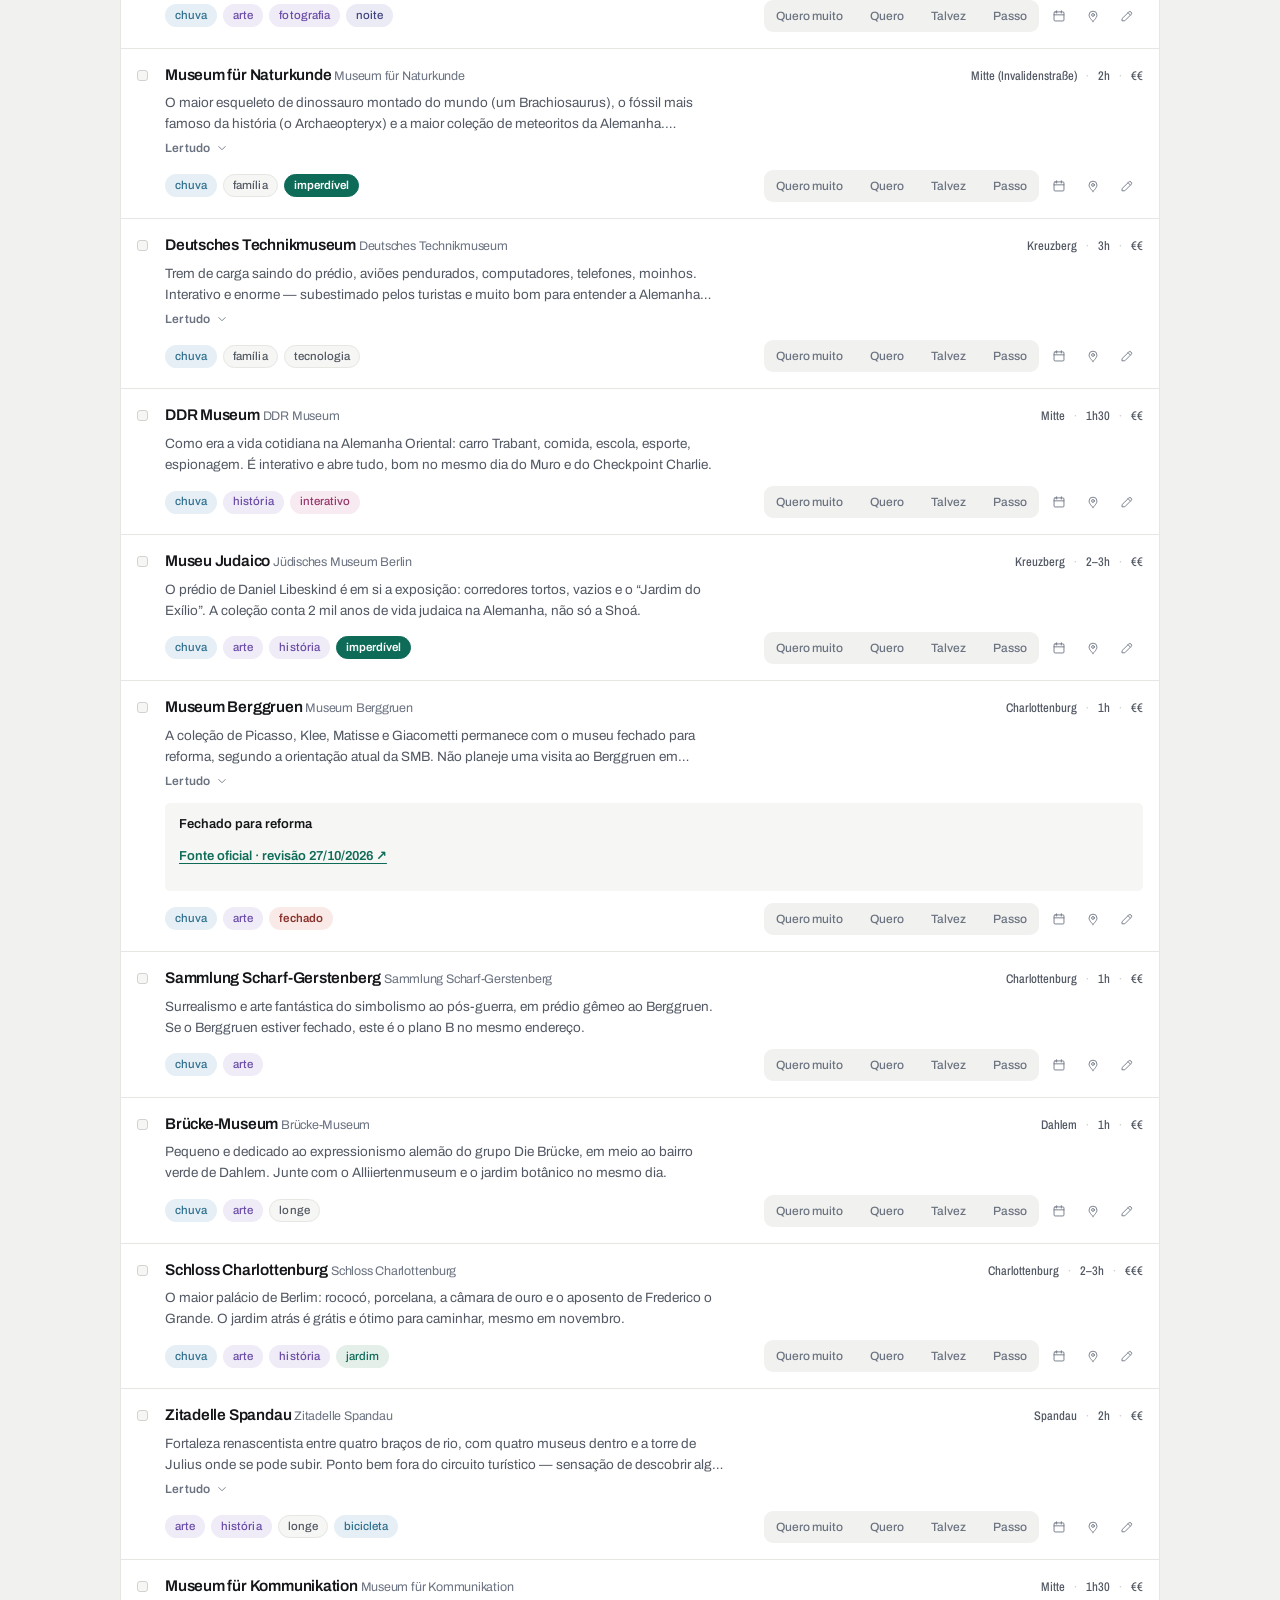
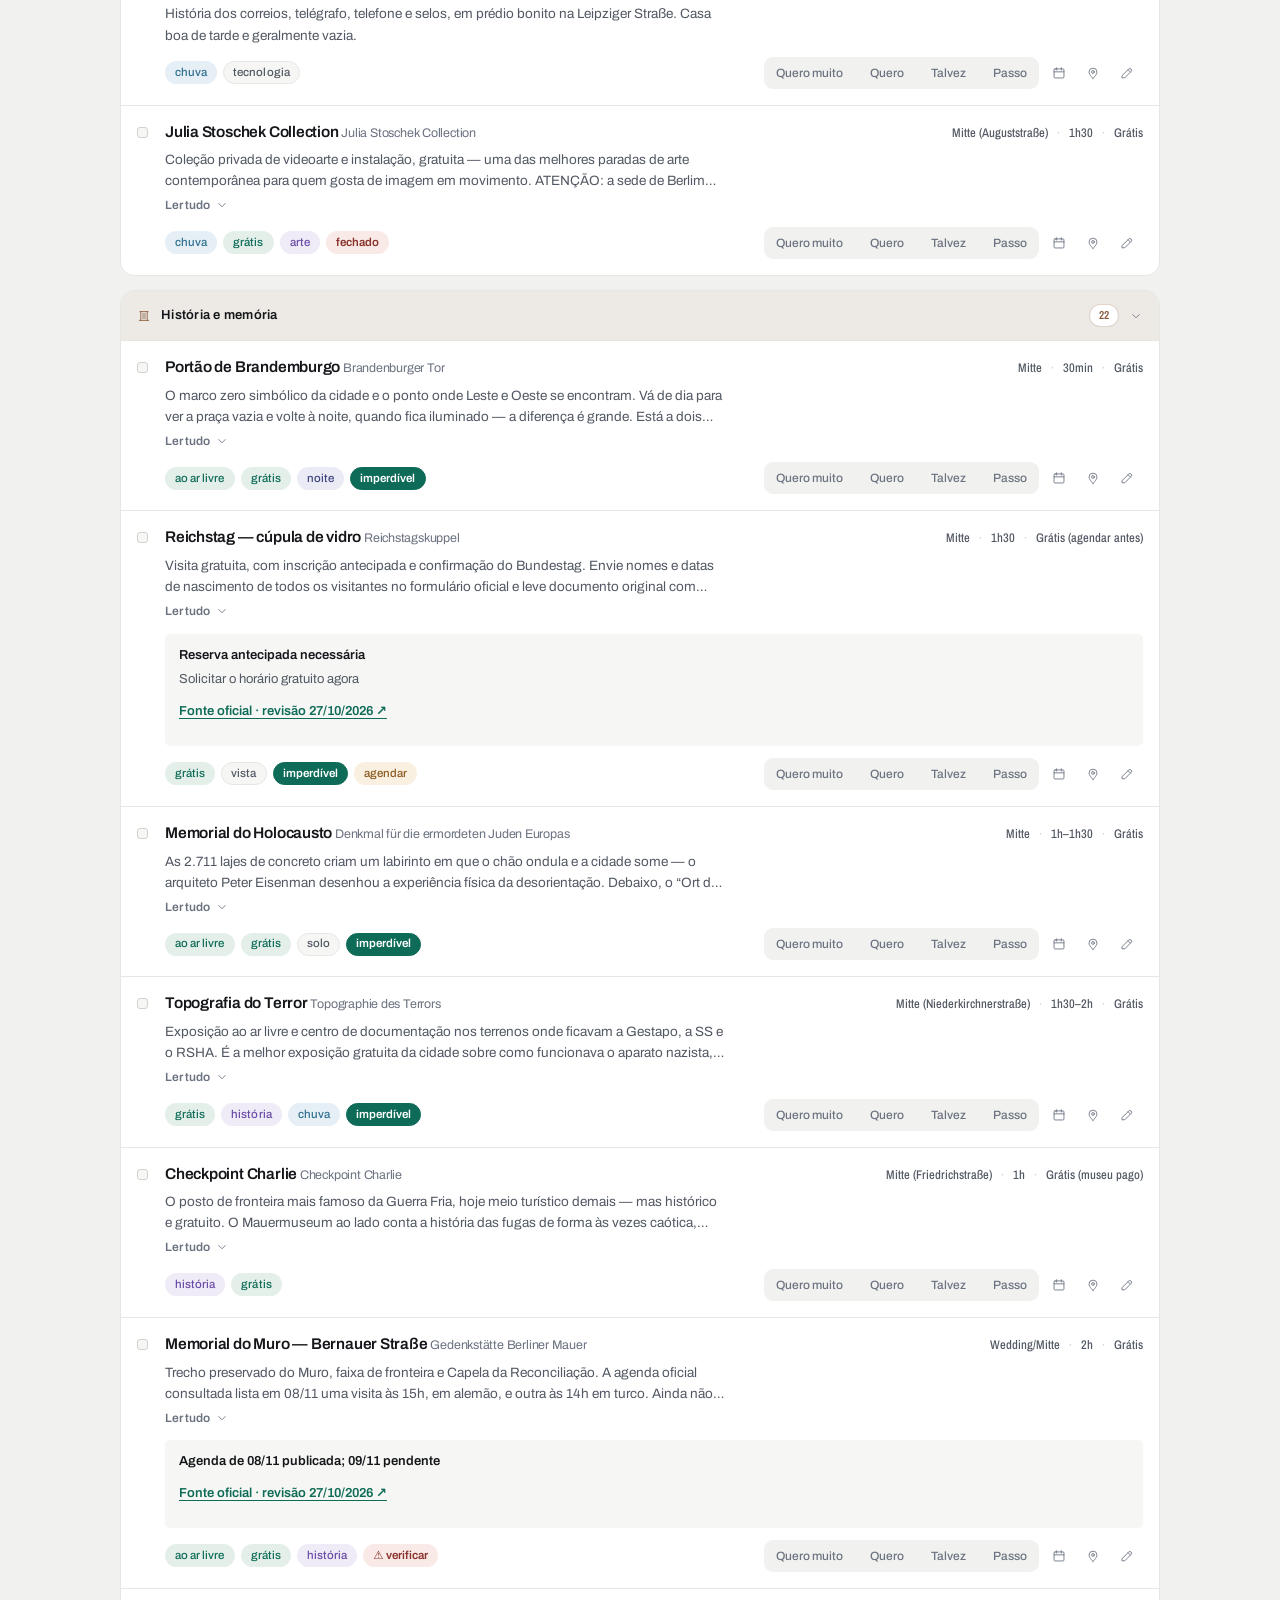
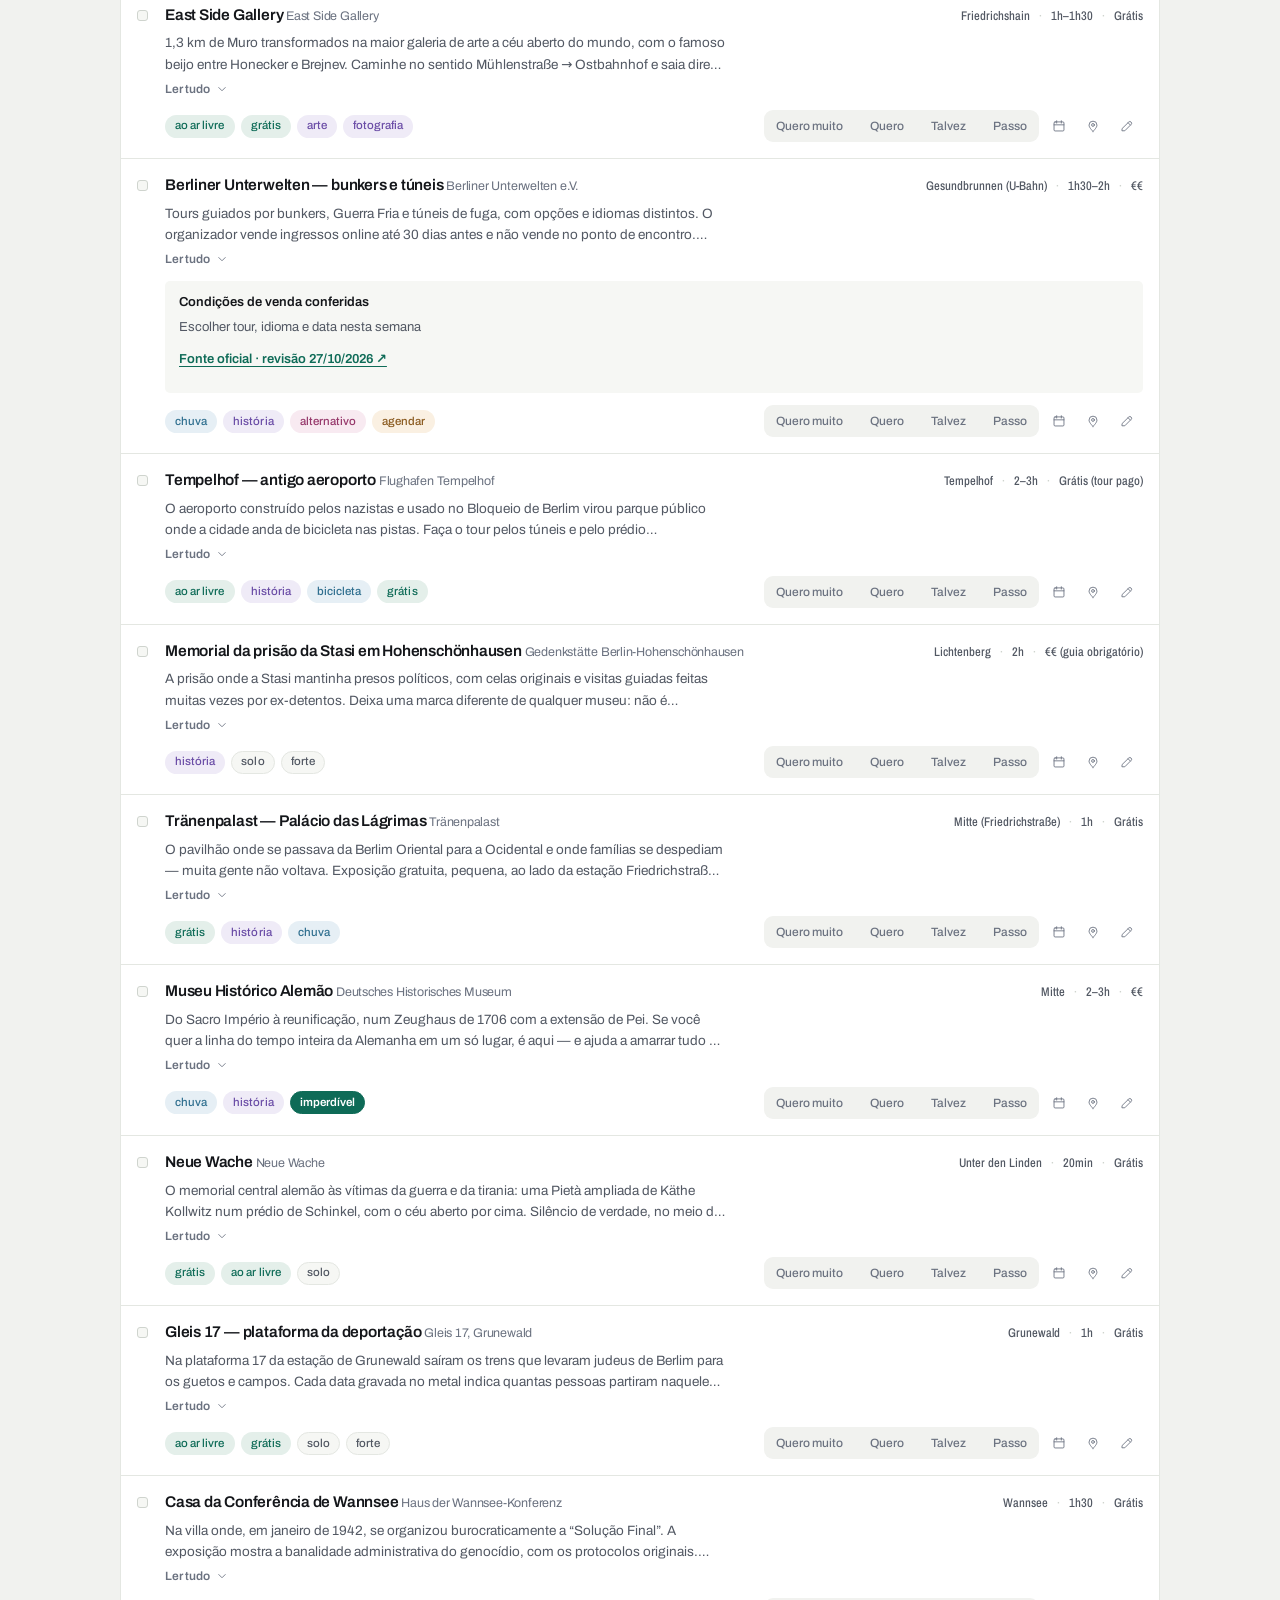
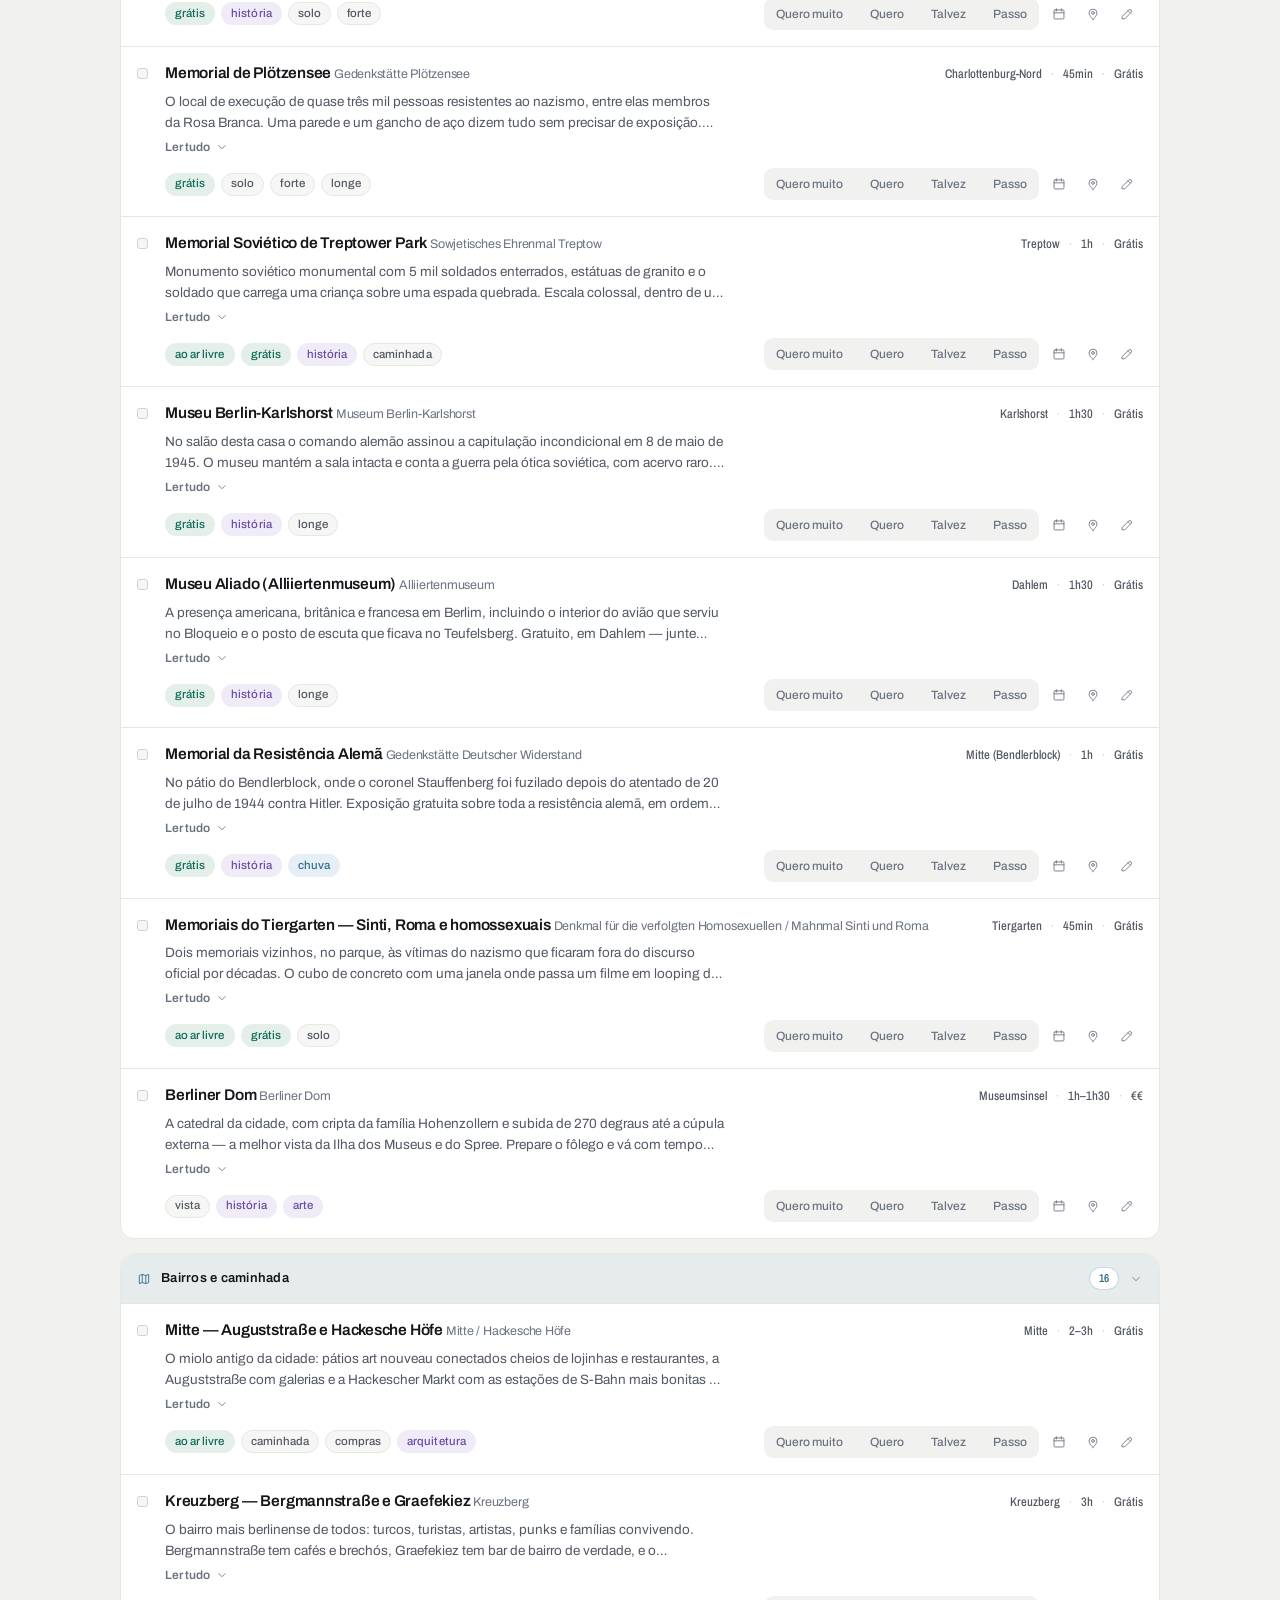
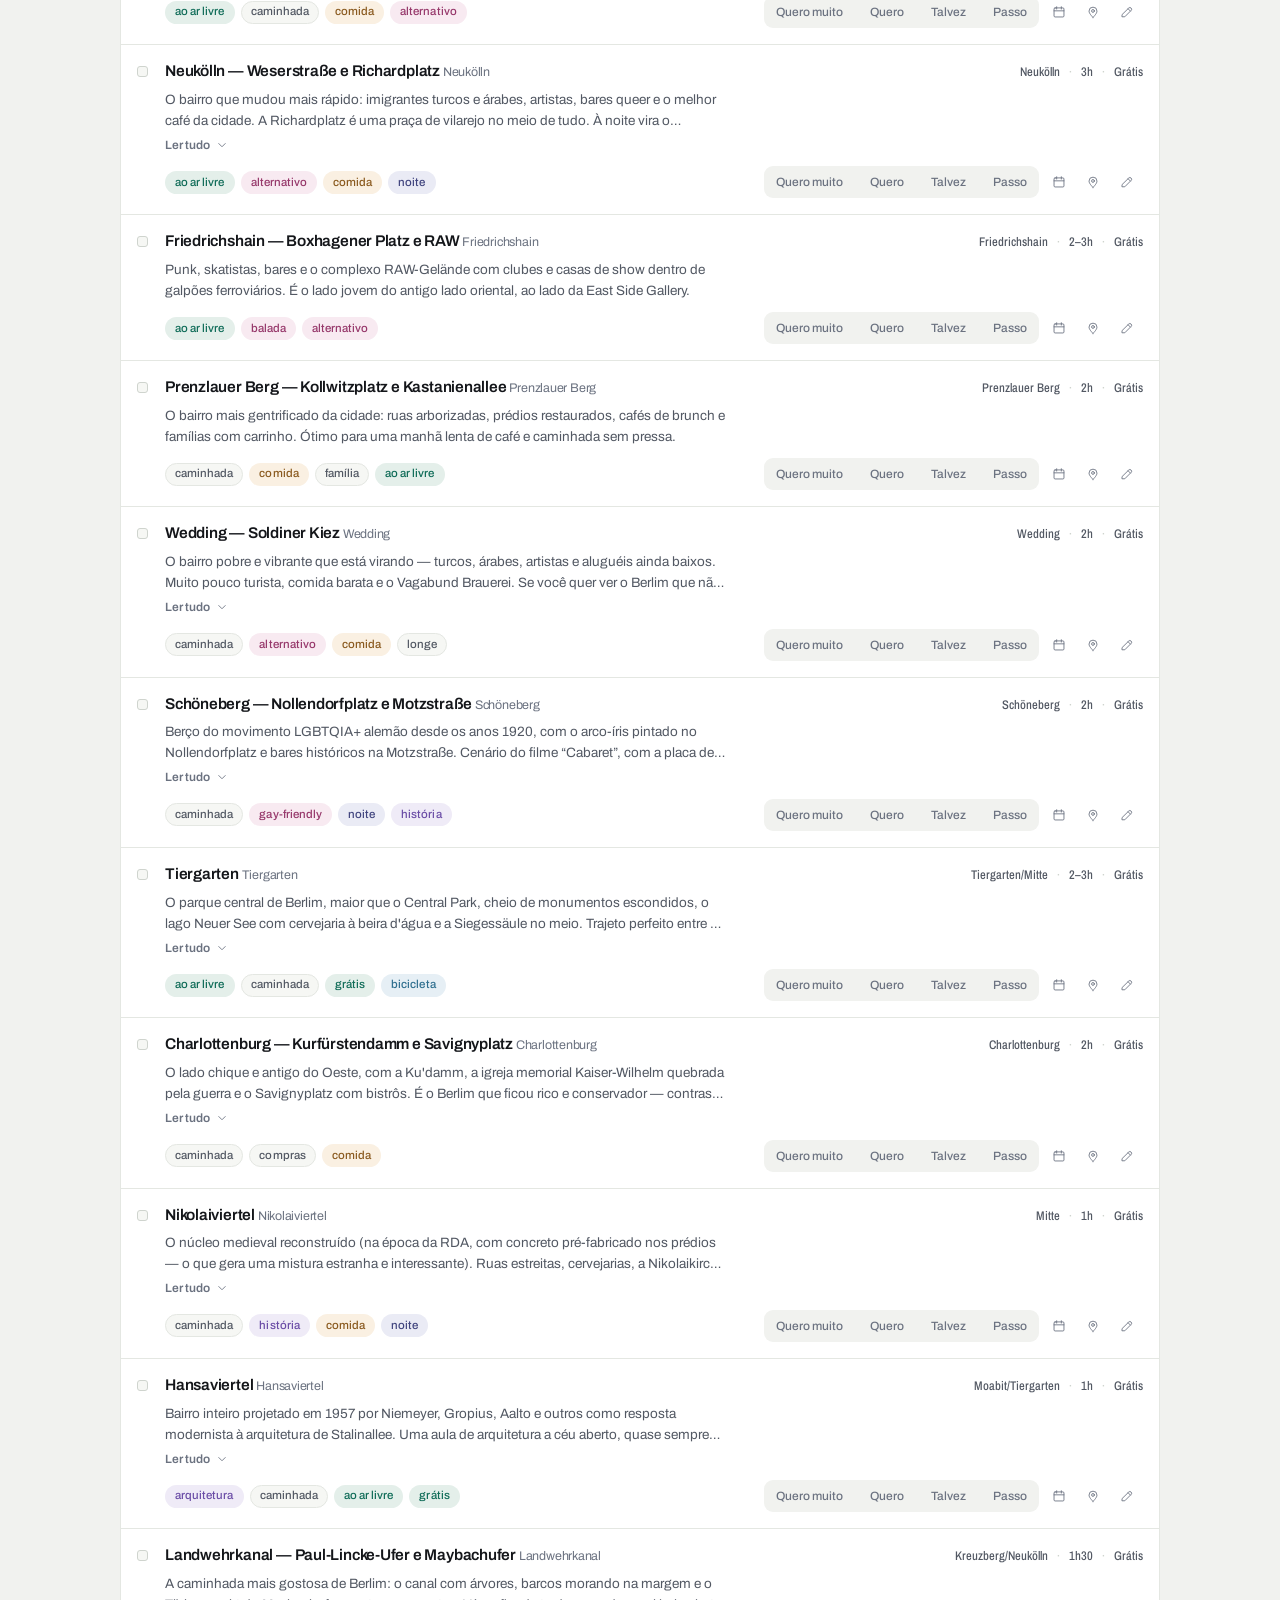
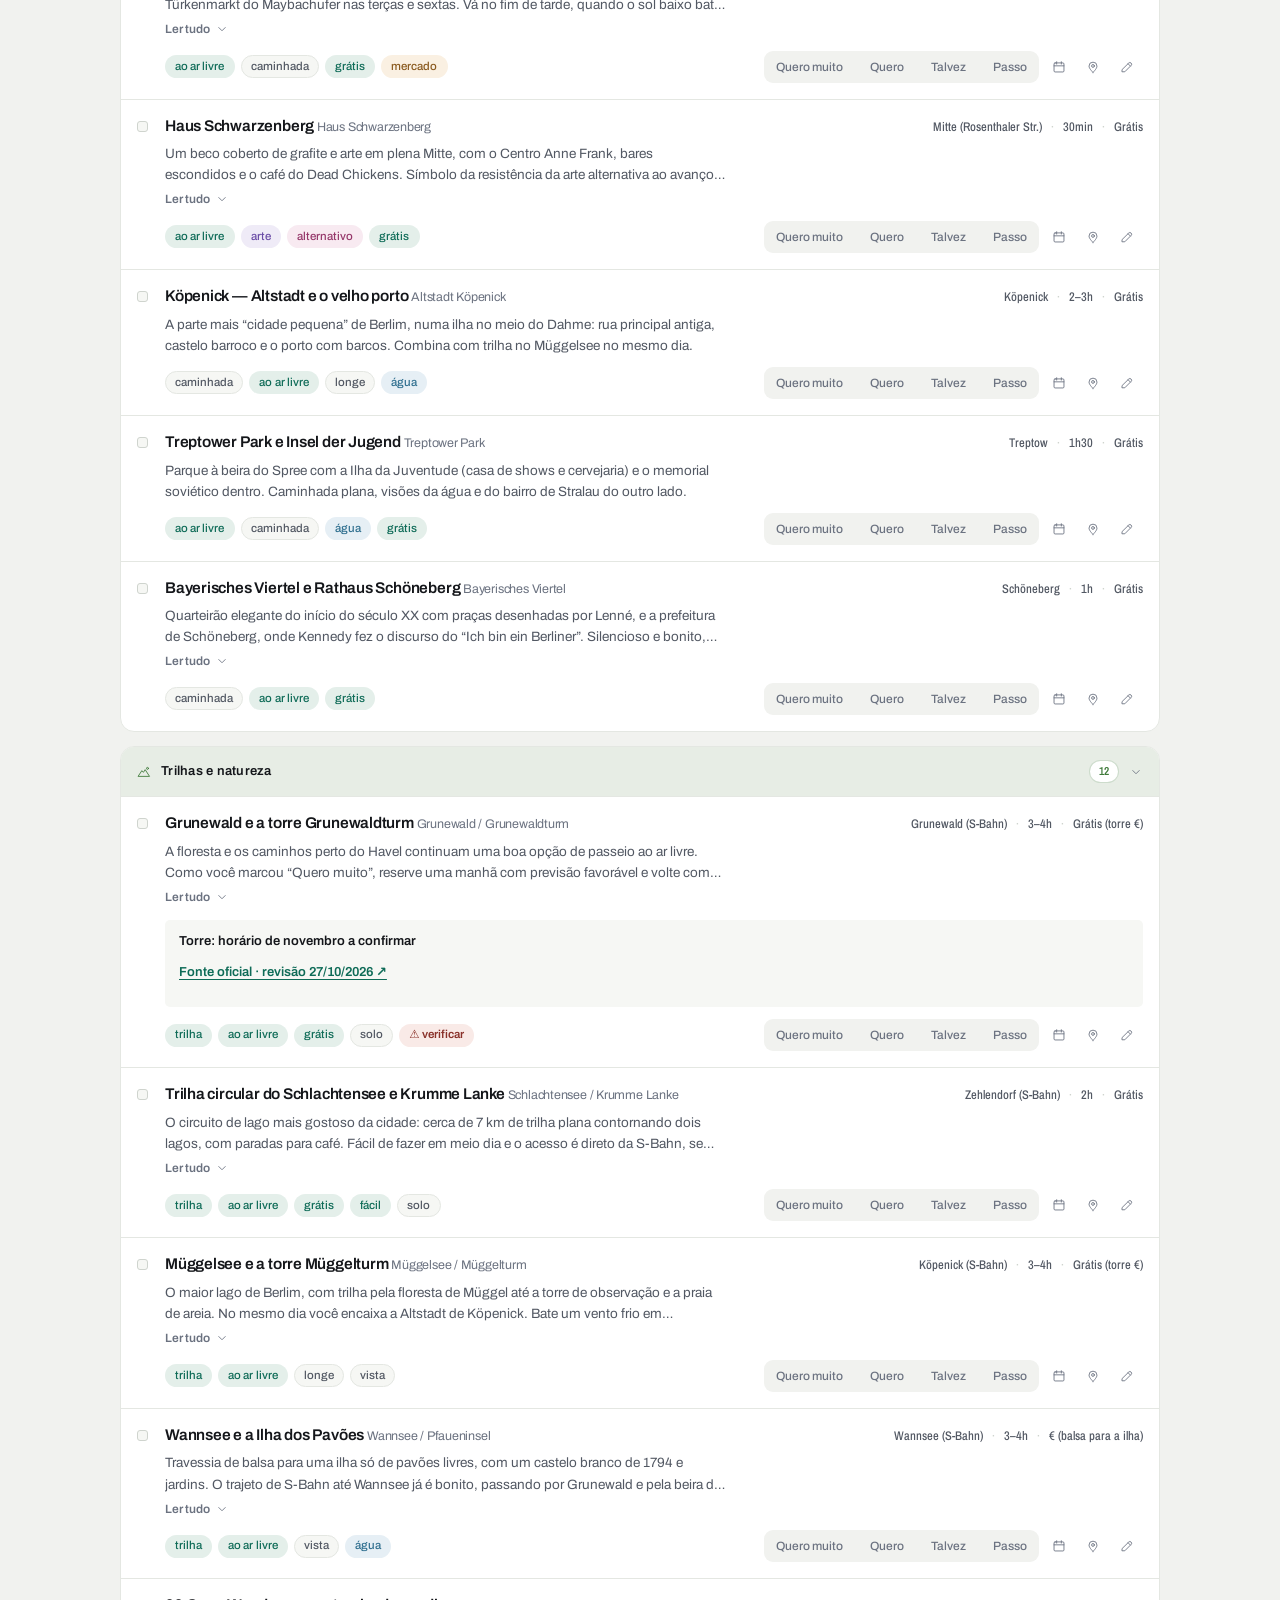
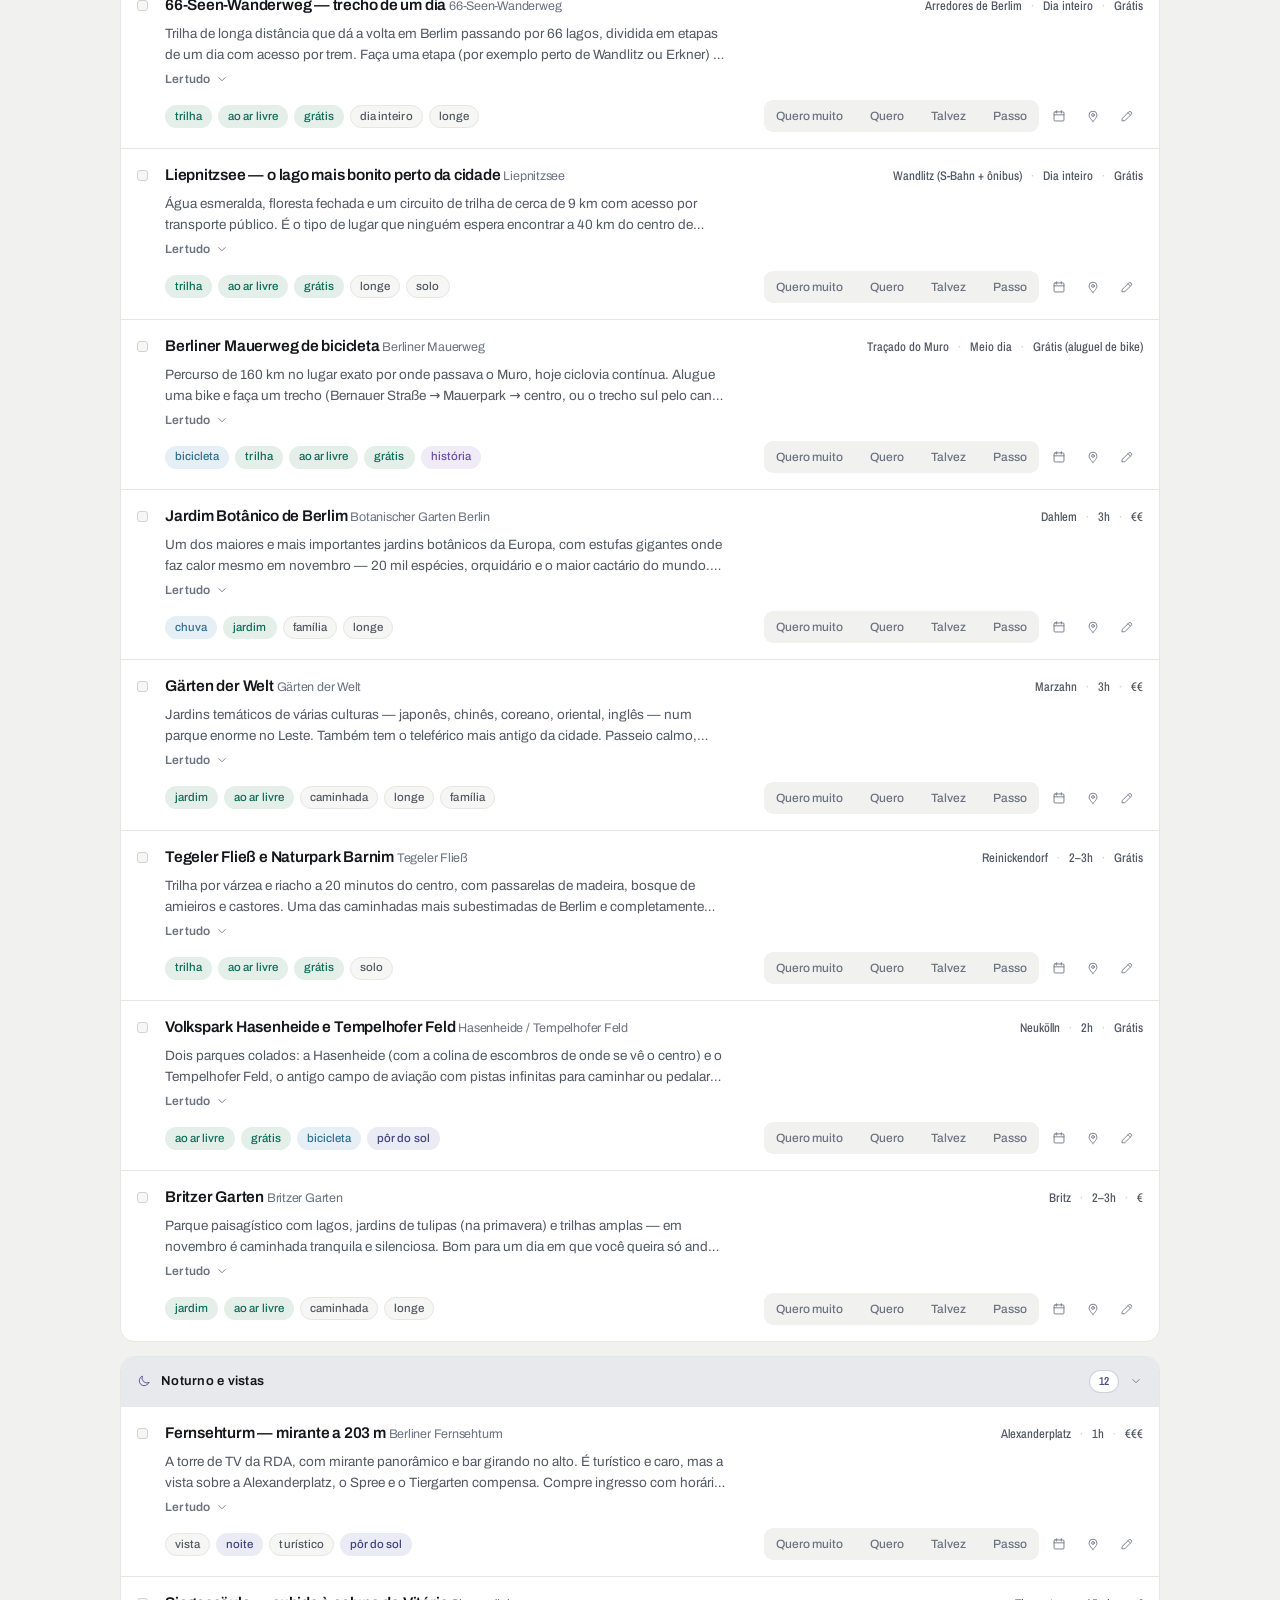
==== commit 8bd966aa: "Atualiza eventos e reservas da viagem de novembro" ====
--- a/app/index.html
+++ b/app/index.html
@@ -5,7 +5,8 @@
 <meta name="viewport" content="width=device-width, initial-scale=1, viewport-fit=cover">
 <meta name="color-scheme" content="light">
 <title>Viagem Europa nov 2026 · Berlim, Paris, Colônia</title>
-<link rel="stylesheet" href="app.css">
+<link rel="stylesheet" href="app.css?v=20261027">
+<link rel="stylesheet" href="agenda.css?v=20261027">
 </head>
 <body>
 
@@ -84,11 +85,12 @@
         <h1 class="hero-city"><span><i style="animation-delay:.04s">Berlim</i></span></h1>
         <div class="hero-sub">
           <span class="hero-dates">06 – 09 de novembro · 4 dias</span>
-<span class="hero-note">O Pergamonmuseum fechou em outubro de 2023 para uma reforma de 14 a 20 anos — só a ala norte deve reabrir por volta de 2027. O circuito de museus hoje é Neues Museum + Humboldt Forum. E o dia 09 é o aniversário da queda do Muro.</span>
+<span class="hero-note">06–09/11, da manhã à noite nos dias de chegada e saída. Neues Museum fecha segunda, dia 9. Pergamon reabre parcialmente em 04/06/2027.</span>
         </div>
       </div>
     </header>
     <div class="wrap">
+      <section class="decision-panel" data-decision-city="berlin" aria-label="Decisões para Berlim"></section>
       <div class="fb" id="fb-berlin">
         <div class="fb-h">
           <span class="grp-h">Temas</span>
@@ -120,11 +122,12 @@
         <h1 class="hero-city"><span><i style="animation-delay:.04s">Paris</i></span></h1>
         <div class="hero-sub">
           <span class="hero-dates">13 – 16 de novembro · 4 dias</span>
-          <span class="hero-note">O Paris Photo cai inteiro na sua janela: 12 a 15 de novembro, no Grand Palais. O Centre Pompidou está fechado até 2030.</span>
+          <span class="hero-note">13–16/11, da manhã à noite nos dias de chegada e saída. Você pega Paris Photo e MIF Expo de 13 a 15/11. Segunda, dia 16, Versailles fecha.</span>
         </div>
       </div>
     </header>
     <div class="wrap">
+      <section class="decision-panel" data-decision-city="paris" aria-label="Decisões para Paris"></section>
       <div class="fb" id="fb-paris">
         <div class="fb-h">
           <span class="grp-h">Temas</span>
@@ -156,11 +159,12 @@
         <h1 class="hero-city"><span><i style="animation-delay:.04s">Colônia</i></span></h1>
         <div class="hero-sub">
           <span class="hero-dates">02 – 05 e 10 – 12 e 17 – 18 de novembro · base</span>
-          <span class="hero-note">Aqui é a sua base. No dia 11, às 11h11, começa o Carnaval no Alter Markt, e há trilha a uma hora de trem.</span>
+          <span class="hero-note">Aqui é a sua base. Em 11/11, às 11h11, começa o Carnaval. A abertura oficial no Heumarkt exige ingresso.</span>
         </div>
       </div>
     </header>
     <div class="wrap">
+      <section class="decision-panel" data-decision-city="colonia" aria-label="Decisões para Colônia"></section>
       <div class="fb" id="fb-colonia">
         <div class="fb-h">
           <span class="grp-h">Temas</span>
@@ -220,14 +224,14 @@
       <div class="facts" id="fatos">
         <h3>O que a pesquisa mudou no planejamento</h3>
         <ul>
-<li><svg class="ic ic-s"><use href="#i-alerta"/></svg><span><b>O Pergamonmuseum, em Berlim, está fechado</b> desde outubro de 2023, numa reforma prevista para 14 a 20 anos; a ala norte deve reabrir por volta de 2027. Nada de Altar de Pergamo nem Portão de Ishtar: parte do acervo está no Humboldt Forum e no Neues Museum.</span></li>
+<li><svg class="ic ic-s"><use href="#i-alerta"/></svg><span><b>Pergamonmuseum fechado nesta viagem.</b> A ala norte e o bloco central reabrem em 04/06/2027; a ala sul tem previsão posterior, em 2037. Não conte com as peças principais no Humboldt Forum.</span></li>
           <li><svg class="ic ic-s"><use href="#i-alerta"/></svg><span><b>O Centre Pompidou, em Paris, está fechado</b> de 2025 a 2030 para a grande renovação. Para arte moderna e contemporânea, o caminho é Palais de Tokyo, Bourse de Commerce, Musée d'Art Moderne e Fondation Louis Vuitton.</span></li>
           <li><svg class="ic ic-s"><use href="#i-alerta"/></svg><span><b>O Musée d'Orsay está em obra até o verão de 2028, mas segue aberto</b>: algumas salas circulam. Vale confirmar no site o que está exposto na sua data.</span></li>
-          <li><svg class="ic ic-s"><use href="#i-alerta"/></svg><span><b>O Museum Berggruen, em Charlottenburg,</b> passa por reforma pesada e provavelmente está fechado. Se estiver, o plano B é o Sammlung Scharf-Gerstenberg, no mesmo endereço.</span></li>
-          <li><svg class="ic ic-s"><use href="#i-alerta"/></svg><span><b>O Paris Photo cai exatamente na sua janela:</b> 12 a 15 de novembro, no Grand Palais, das 13h às 20h, domingo até 19h. Você chega dia 13 de manhã.</span></li>
+          <li><svg class="ic ic-s"><use href="#i-alerta"/></svg><span><b>Museum Berggruen:</b> o site da SMB mantém o aviso de fechamento para reforma. Não planeje entrar sem anúncio oficial de reabertura.</span></li>
+          <li><svg class="ic ic-s"><use href="#i-alerta"/></svg><span><b>Paris Photo:</b> você pode ir em 13, 14 ou 15/11. Venda online com dia escolhido. Em 16/11 a feira já acabou.</span></li>
           <li><svg class="ic ic-s"><use href="#i-alerta"/></svg><span><b>O Jazzfest Berlin não cai na sua janela</b> (29/10 a 01/11). Para jazz em Berlim, o caminho é A-Trane, Quasimodo, Zig Zag ou Donau115.</span></li>
-          <li><svg class="ic ic-s"><use href="#i-alerta"/></svg><span><b>Mercados de Natal:</b> em Berlim, praticamente só o de Landsberger Allee já está aberto (desde 31/10). Em Paris, os clássicos costumam abrir em meados ou fim de novembro, então vale confirmar na semana.</span></li>
-          <li><svg class="ic ic-s"><use href="#i-alerta"/></svg><span><b>09 de novembro é o aniversário da queda do Muro</b> e você estará em Berlim. O Memorial da Bernauer Straße e o Gleis 17 costumam ter programação especial.</span></li>
+          <li><svg class="ic ic-s"><use href="#i-alerta"/></svg><span><b>Mercados de inverno:</b> Berlim tem Landsberger Allee e LGBTQIA Winterdays na sua janela. Paris lista La Défense desde 12/11 e Tuileries desde 14/11; confirme o horário na véspera.</span></li>
+          <li><svg class="ic ic-s"><use href="#i-alerta"/></svg><span><b>09/11 é o aniversário da queda do Muro.</b> A programação específica ainda não está confirmada na agenda consultada; o Neues Museum fecha nessa segunda.</span></li>
           <li><svg class="ic ic-s"><use href="#i-alerta"/></svg><span><b>Escurece cedo:</b> em meados de novembro o sol se põe por volta de 16h15 em Berlim e 17h10 em Paris. Museu, trilha e mirante cabem na luz do dia; o fim de tarde já é noite.</span></li>
         </ul>
       </div>
@@ -258,7 +262,7 @@
       </div>
       <textarea class="out" id="out" readonly placeholder="O resumo aparece aqui…"></textarea>
       <div class="foot">
-        <p>Catálogo montado em setembro de 2026. Confirme horários, preços e aberturas na semana da viagem. Tudo que depende de data está marcado com <b>⚠ verificar</b>.</p>
+        <p>Revisão de 27/10/2026: 13 eventos datados e 19 passeios ligados a reservas, horários e fechamentos. Os itens revisados têm situação e fonte oficial. Os demais mantêm a pesquisa de setembro. <a class="review-link" href="agenda.html">Ver decisões e eventos atualizados ↗</a></p>
         <p>Fotos: <a href="https://commons.wikimedia.org/wiki/File:Daniel_Cox_-_Brandenburger_Tor_in_Berlin_im_Morgengrauen.jpg" target="_blank" rel="noopener">Berlim, Daniel Cox, CC BY-SA 4.0</a> · <a href="https://commons.wikimedia.org/wiki/File:Pont_Alexandre_III_Tour_Eiffel_depuis_pont_Concorde.jpg" target="_blank" rel="noopener">Paris, Jebulon, CC0</a> · <a href="https://commons.wikimedia.org/wiki/File:Hohenzollernbr%C3%BCcke_K%C3%B6lner_Dom.jpg" target="_blank" rel="noopener">Colônia, Thomas Wolf, CC BY-SA 3.0</a>, todas via Wikimedia Commons. Tipografia Archivo, de Omnibus-Type, sob SIL Open Font License.</p>
       </div>
     </div>
@@ -277,6 +281,7 @@
       <span class="sp-who-l" id="sp-who-l">Quem está entrando</span>
       <div class="sp-seg" id="sp-seg" role="group" aria-label="Perfil"></div>
       <form class="sp-login" id="sp-login" hidden>
+        <label class="sr" for="sp-senha">Senha do perfil escolhido</label>
         <input class="sp-in" type="password" id="sp-senha" placeholder="senha" autocomplete="current-password" required>
         <button class="sp-entrar" type="submit" id="sp-entrar">Entrar</button>
         <p class="sp-msg" id="sp-erro" role="alert" hidden></p>
@@ -284,12 +289,14 @@
       <p class="sp-sync" id="sp-sync" hidden></p>
     </div>
     <nav class="sp-menu" id="sp-menu" aria-label="Ir para"></nav>
+    <a class="sp-agenda" href="agenda.html">Ver eventos e o que decidir agora ↗</a>
   </div>
 </div>
 
-<script src="config.js"></script>
-<script src="nuvem.js"></script>
-<script src="dados.js"></script>
-<script src="app.js"></script>
+<script src="config.js?v=20261027"></script>
+<script src="nuvem.js?v=20261027"></script>
+<script src="dados.js?v=20261027"></script>
+<script src="agenda.js?v=20261027"></script>
+<script src="app.js?v=20261027"></script>
 </body>
 </html>
--- a/app/agenda.css
+++ b/app/agenda.css
@@ -0,0 +1,51 @@
+/* Extensão do visual claro do catálogo. */
+.decision-panel{margin:24px 0;background:var(--surface);padding:24px;border-top:3px solid var(--accent);border-radius:8px}
+.decision-heading{display:flex;align-items:baseline;justify-content:space-between;gap:16px;flex-wrap:wrap}
+.decision-heading h2,.agenda-section h2{font-size:24px;line-height:1.2;letter-spacing:-.02em}
+.decision-heading a,.decision-link,.agenda-section a,.agenda-back,.review-link{color:var(--accent);text-decoration:underline;text-underline-offset:3px}
+.decision-heading a{font-size:14px}
+.decision-updated{color:var(--ink-2);font-size:13px;margin-top:8px}
+.decision-list{margin-top:8px}
+.decision-item{display:flex;justify-content:space-between;align-items:center;gap:24px;padding:20px 0;border-bottom:1px solid var(--line)}
+.decision-item:last-child{border-bottom:0}
+.decision-item h3{font-size:17px;line-height:1.35;font-weight:600}
+.decision-item p{max-width:68ch;margin-top:6px;color:var(--ink-2);font-size:14px}
+.decision-item .decision-when{color:var(--accent);font-weight:600;font-size:13px;margin-top:4px}
+.decision-link{flex:0 0 175px;font-size:14px;font-weight:600;min-height:44px;display:flex;align-items:center;gap:6px}
+.decision-notes{margin-top:8px;font-size:14px}
+.decision-notes summary{cursor:pointer;padding:12px 0;font-weight:600;min-height:44px}
+.decision-notes ul,.agenda-notes{list-style:disc;padding-left:20px;color:var(--ink-2);font-size:14px}
+.decision-notes li,.agenda-notes li{padding:5px 0;max-width:72ch}
+.r-review{margin:12px 0;padding:12px 14px;background:var(--surface-2);border-radius:5px;font-size:13px;color:var(--ink-2)}
+.r-review strong{display:block;color:var(--ink);font-weight:600}
+.r-review p{margin-top:5px}
+.r-review a{display:inline-flex;align-items:center;min-height:44px;text-decoration:underline;text-underline-offset:3px;color:var(--accent);font-weight:600}
+.sp-agenda{display:block;margin-top:20px;color:var(--accent);font-weight:600;font-size:14px;text-decoration:underline;text-underline-offset:4px;padding:10px 0}
+.agenda-page{max-width:960px;margin:auto;padding:32px 24px 60px}
+.agenda-back{display:inline-flex;min-height:44px;align-items:center;font-size:14px;font-weight:600}
+.agenda-intro{padding:28px 0 12px}
+.agenda-intro h1{font-size:clamp(32px,6vw,52px);letter-spacing:-.035em;line-height:1.08;max-width:20ch}
+.agenda-intro p{max-width:70ch;color:var(--ink-2);margin-top:16px}
+.agenda-nav{display:flex;gap:8px 24px;flex-wrap:wrap;padding:16px 0}
+.agenda-nav a{padding:10px 0;min-height:44px;display:inline-flex;align-items:center;color:var(--accent);text-decoration:underline;text-underline-offset:4px;font-weight:600}
+.agenda-section{margin-top:24px;padding:28px;background:var(--surface);border-radius:8px;scroll-margin-top:20px}
+.agenda-section>p{color:var(--ink-2);font-size:14px;margin-top:12px;max-width:70ch}
+.agenda-notes{margin-top:20px}
+.agenda-table{margin-top:20px;overflow-x:auto}
+.agenda-table table{width:100%;border-collapse:collapse;font-size:14px;text-align:left}
+.agenda-table th,.agenda-table td{padding:16px 12px;vertical-align:top;border-bottom:1px solid var(--line);line-height:1.5;overflow-wrap:anywhere}
+.agenda-table th{font-weight:600}
+.agenda-table td a{display:inline-flex;min-height:44px;align-items:center}
+.agenda-foot{margin-top:28px;font-size:13px;color:var(--ink-2);max-width:72ch}
+@media(max-width:600px){
+  .decision-panel{padding:20px 16px;margin:20px 0}
+  .decision-item{display:block;padding:18px 0}
+  .decision-link{margin-top:8px;min-height:44px}
+  .agenda-page{padding:20px 16px 40px}
+  .agenda-section{padding:22px 16px}
+  .agenda-table table,.agenda-table tbody,.agenda-table tr,.agenda-table td,.agenda-table th{display:block}
+  .agenda-table thead{display:none}
+  .agenda-table tr{padding:12px 0;border-bottom:1px solid var(--line)}
+  .agenda-table th,.agenda-table td{padding:4px 0;border:0}
+}
+@media(hover:hover){.decision-link:hover,.decision-heading a:hover,.review-link:hover,.agenda-nav a:hover{color:var(--ink)}}
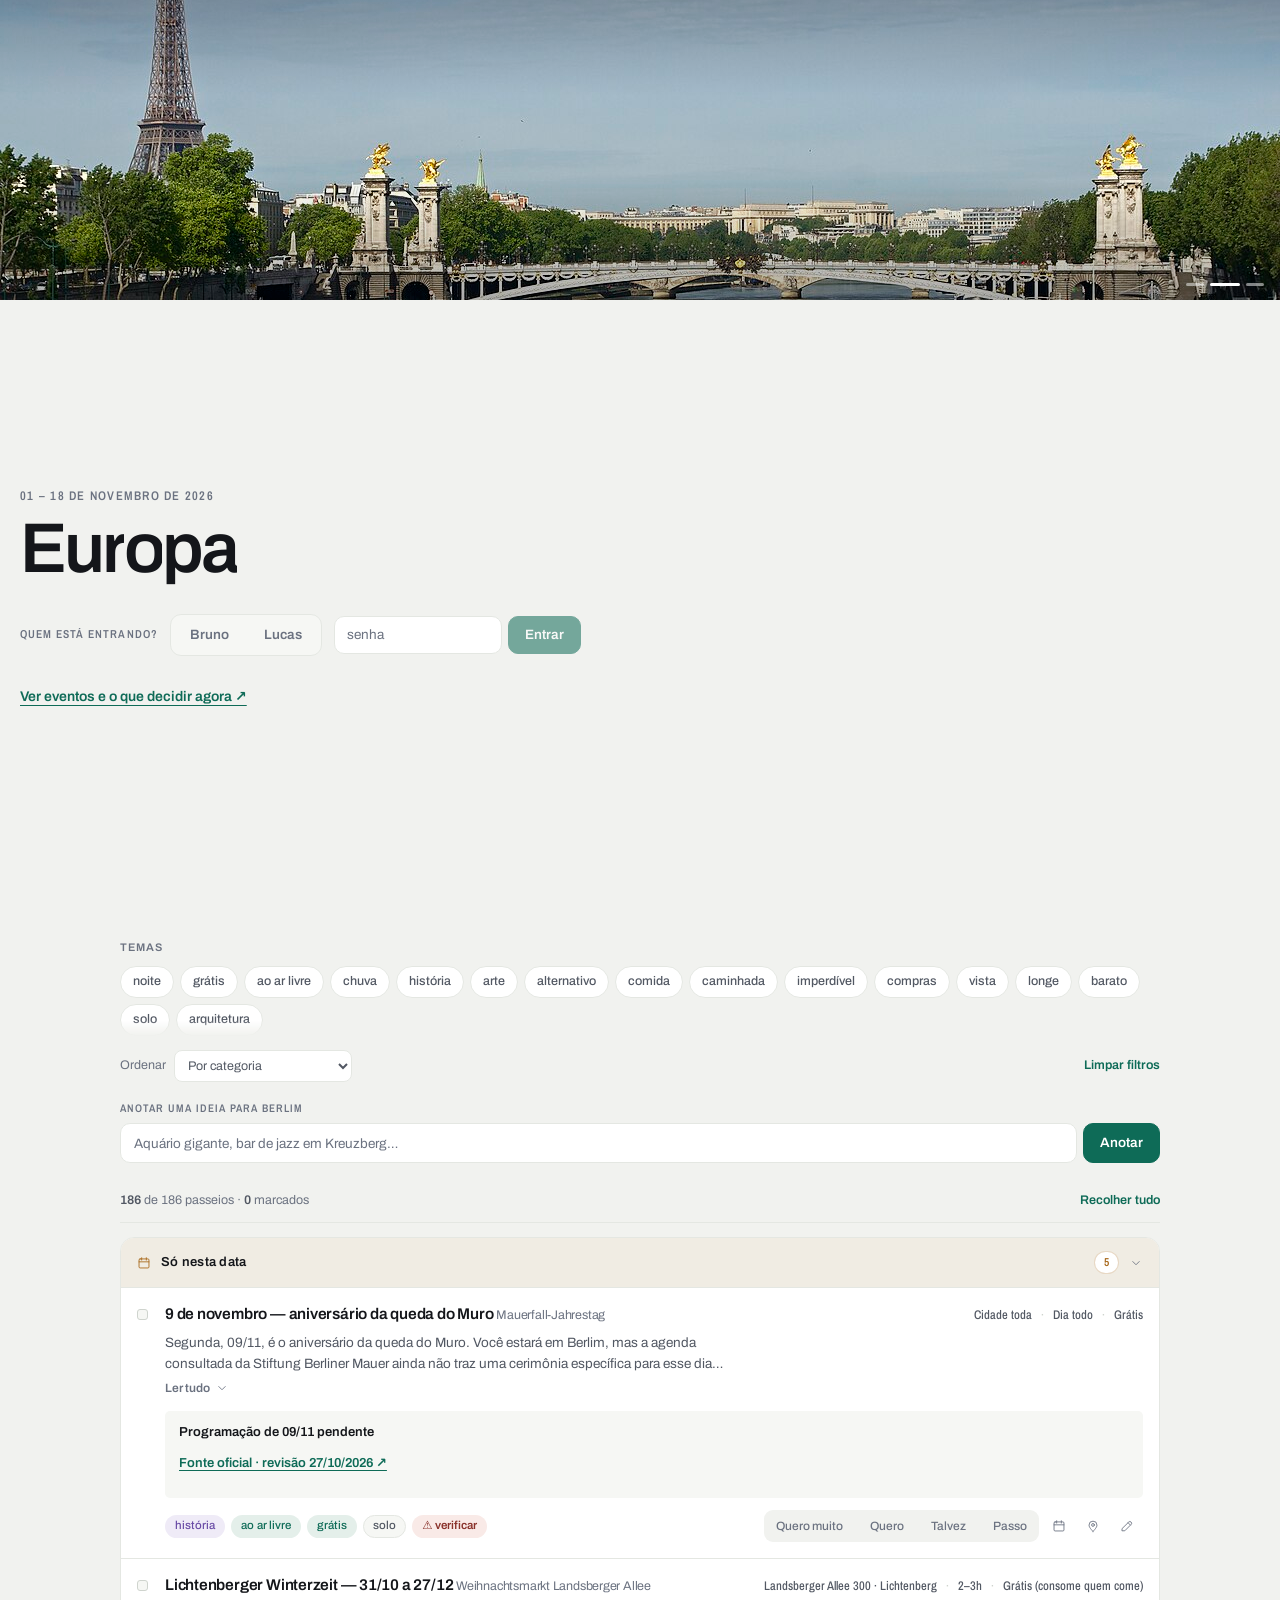
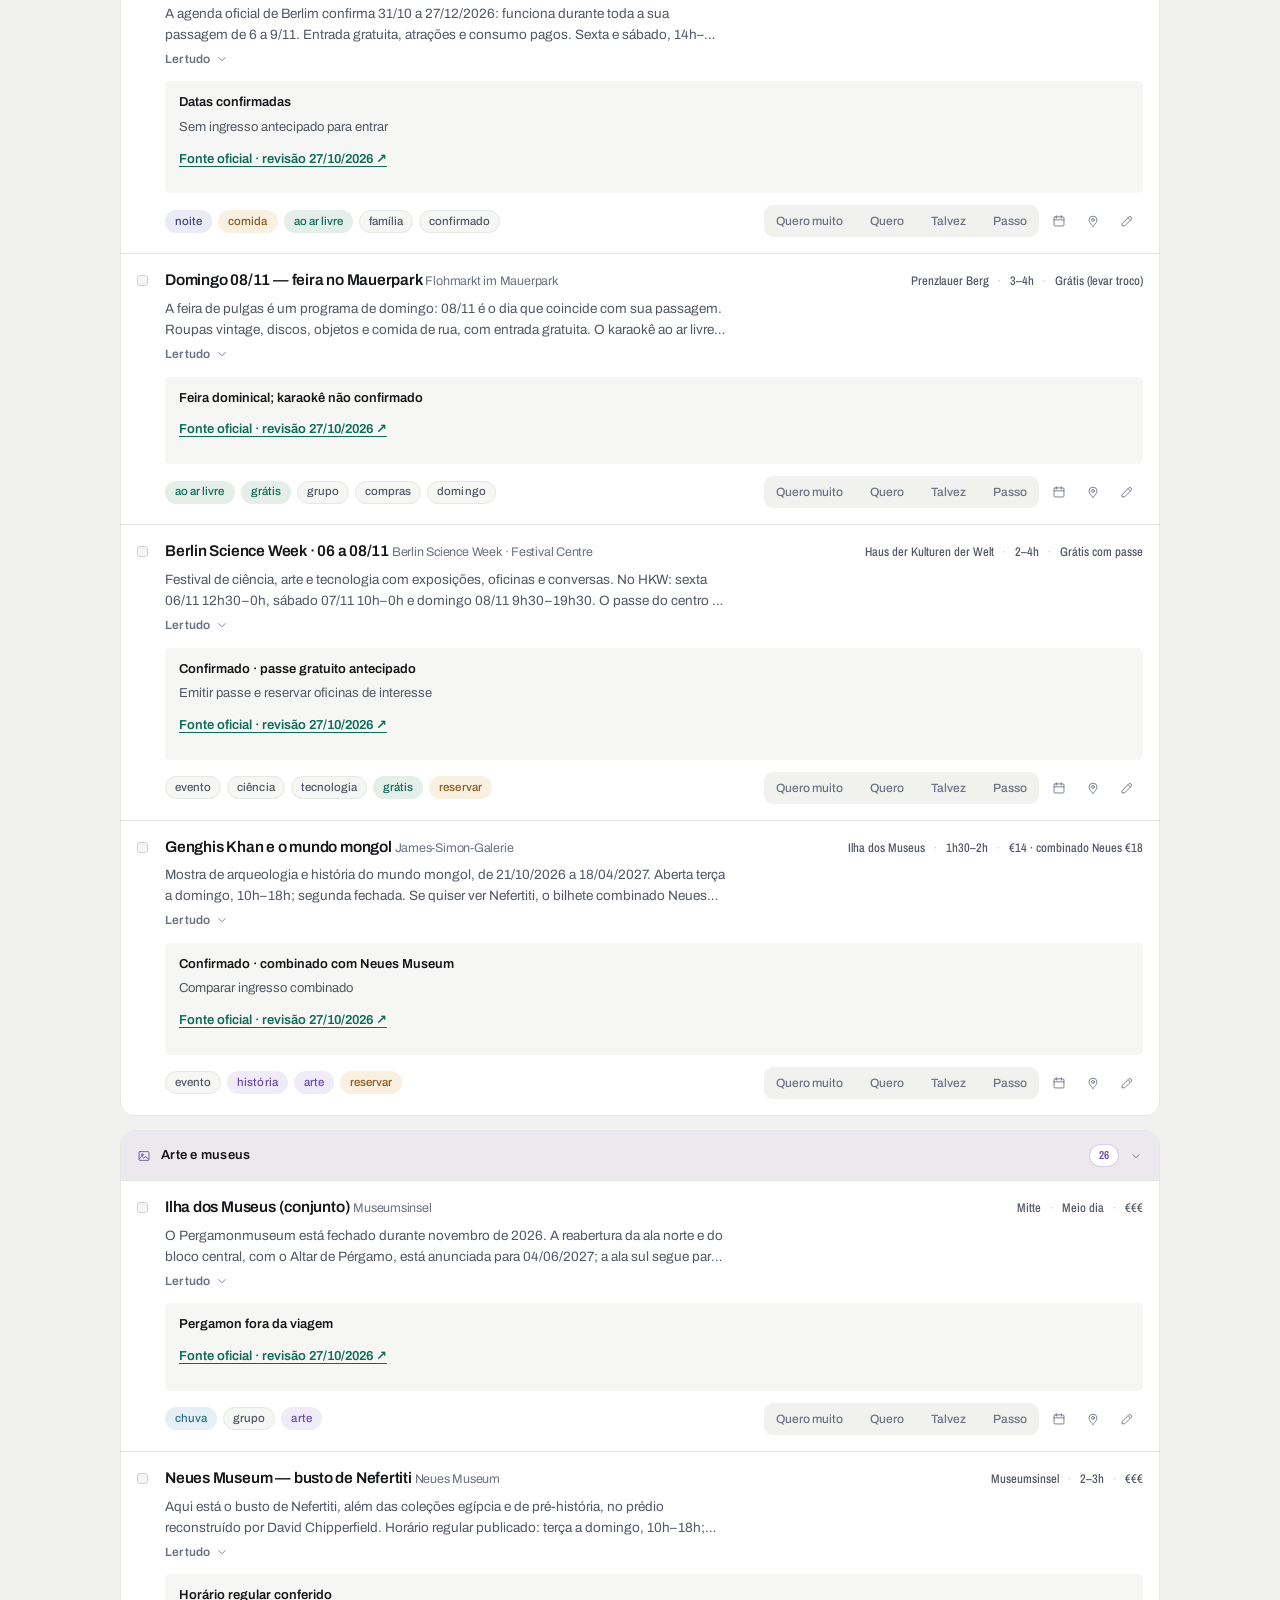
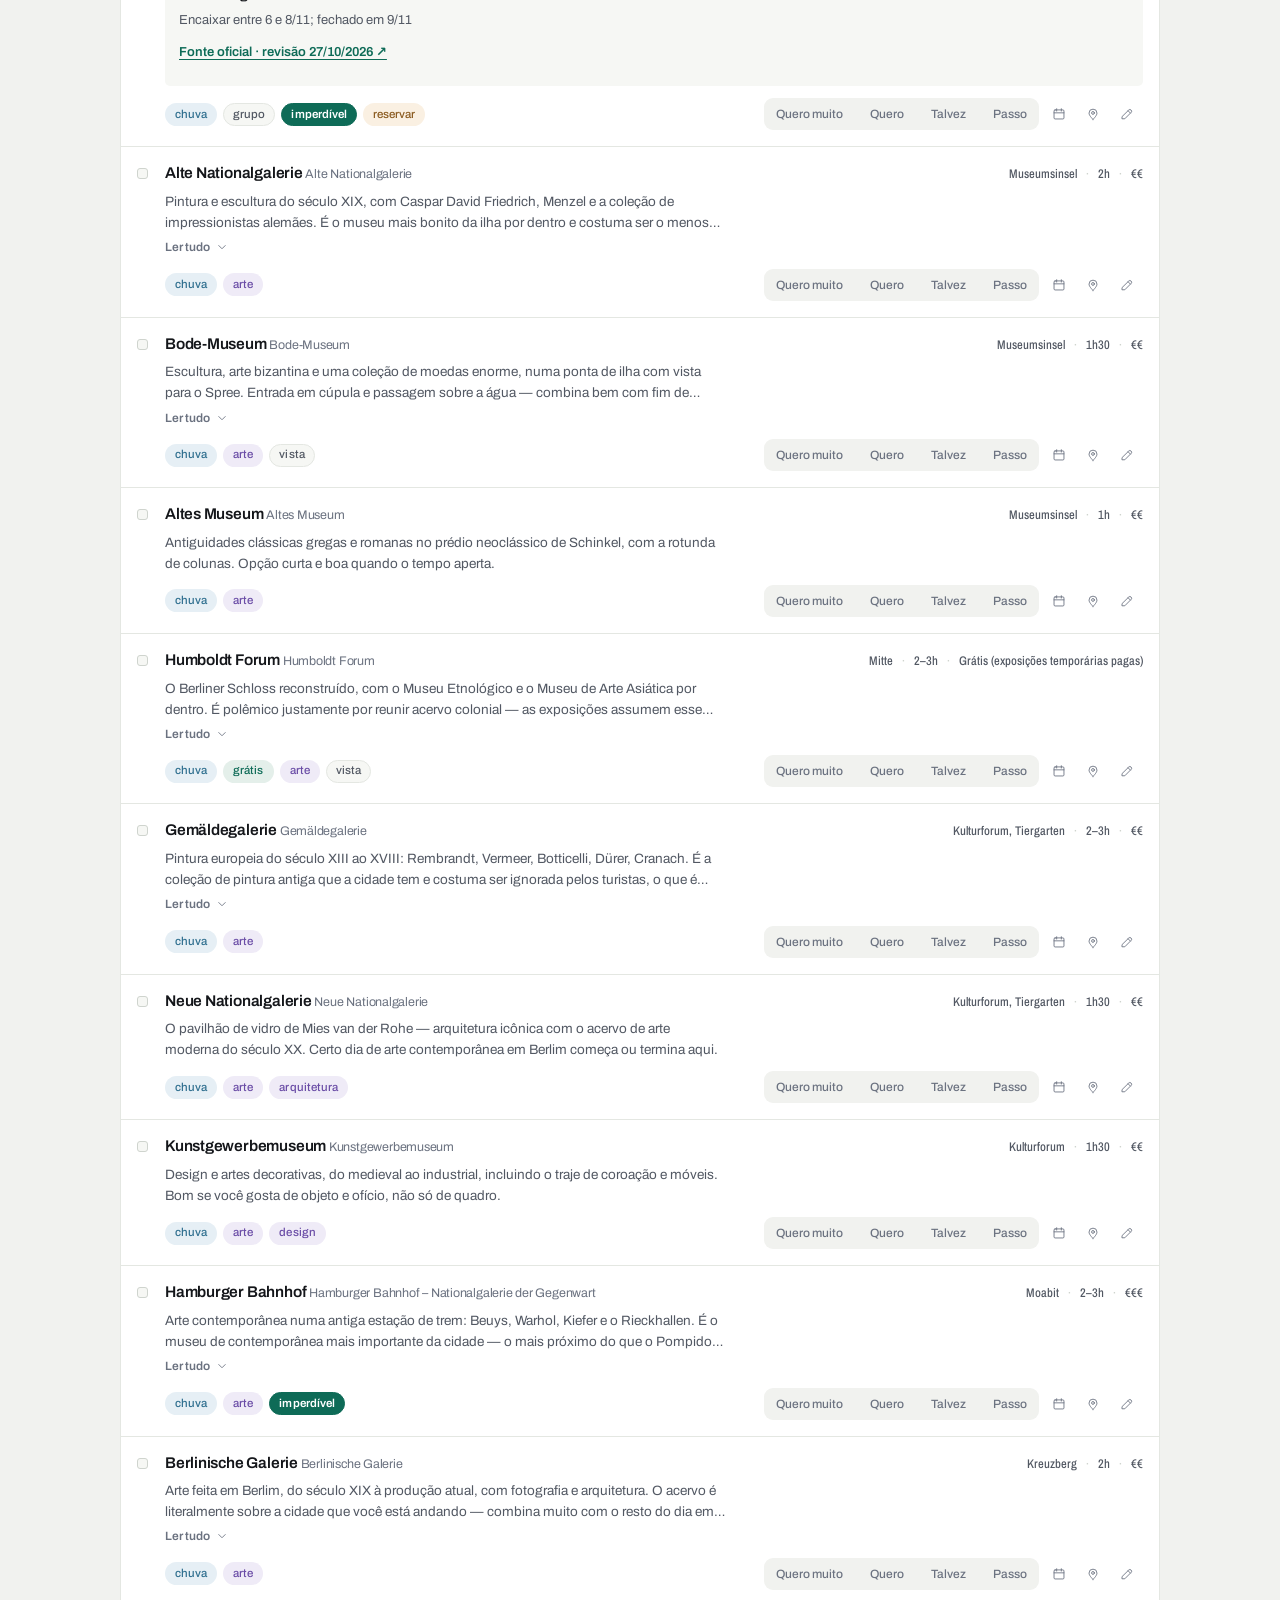
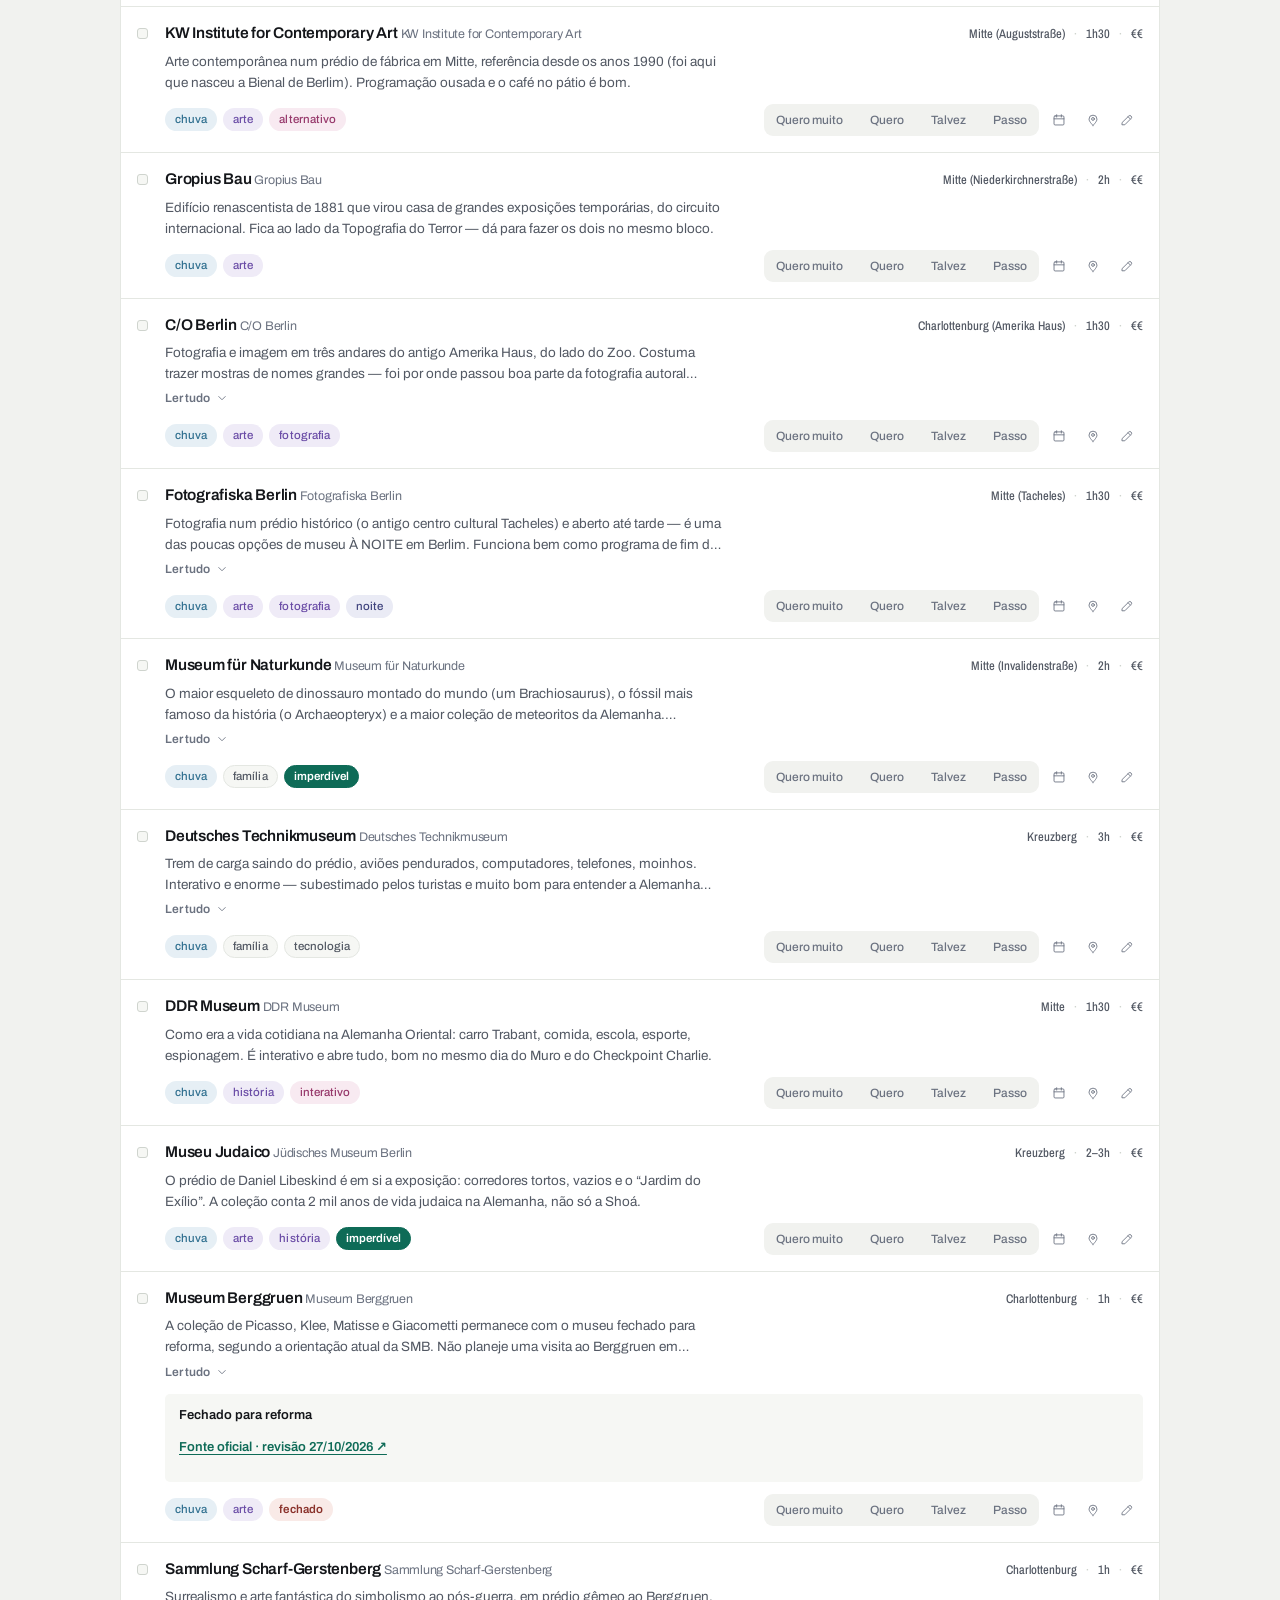
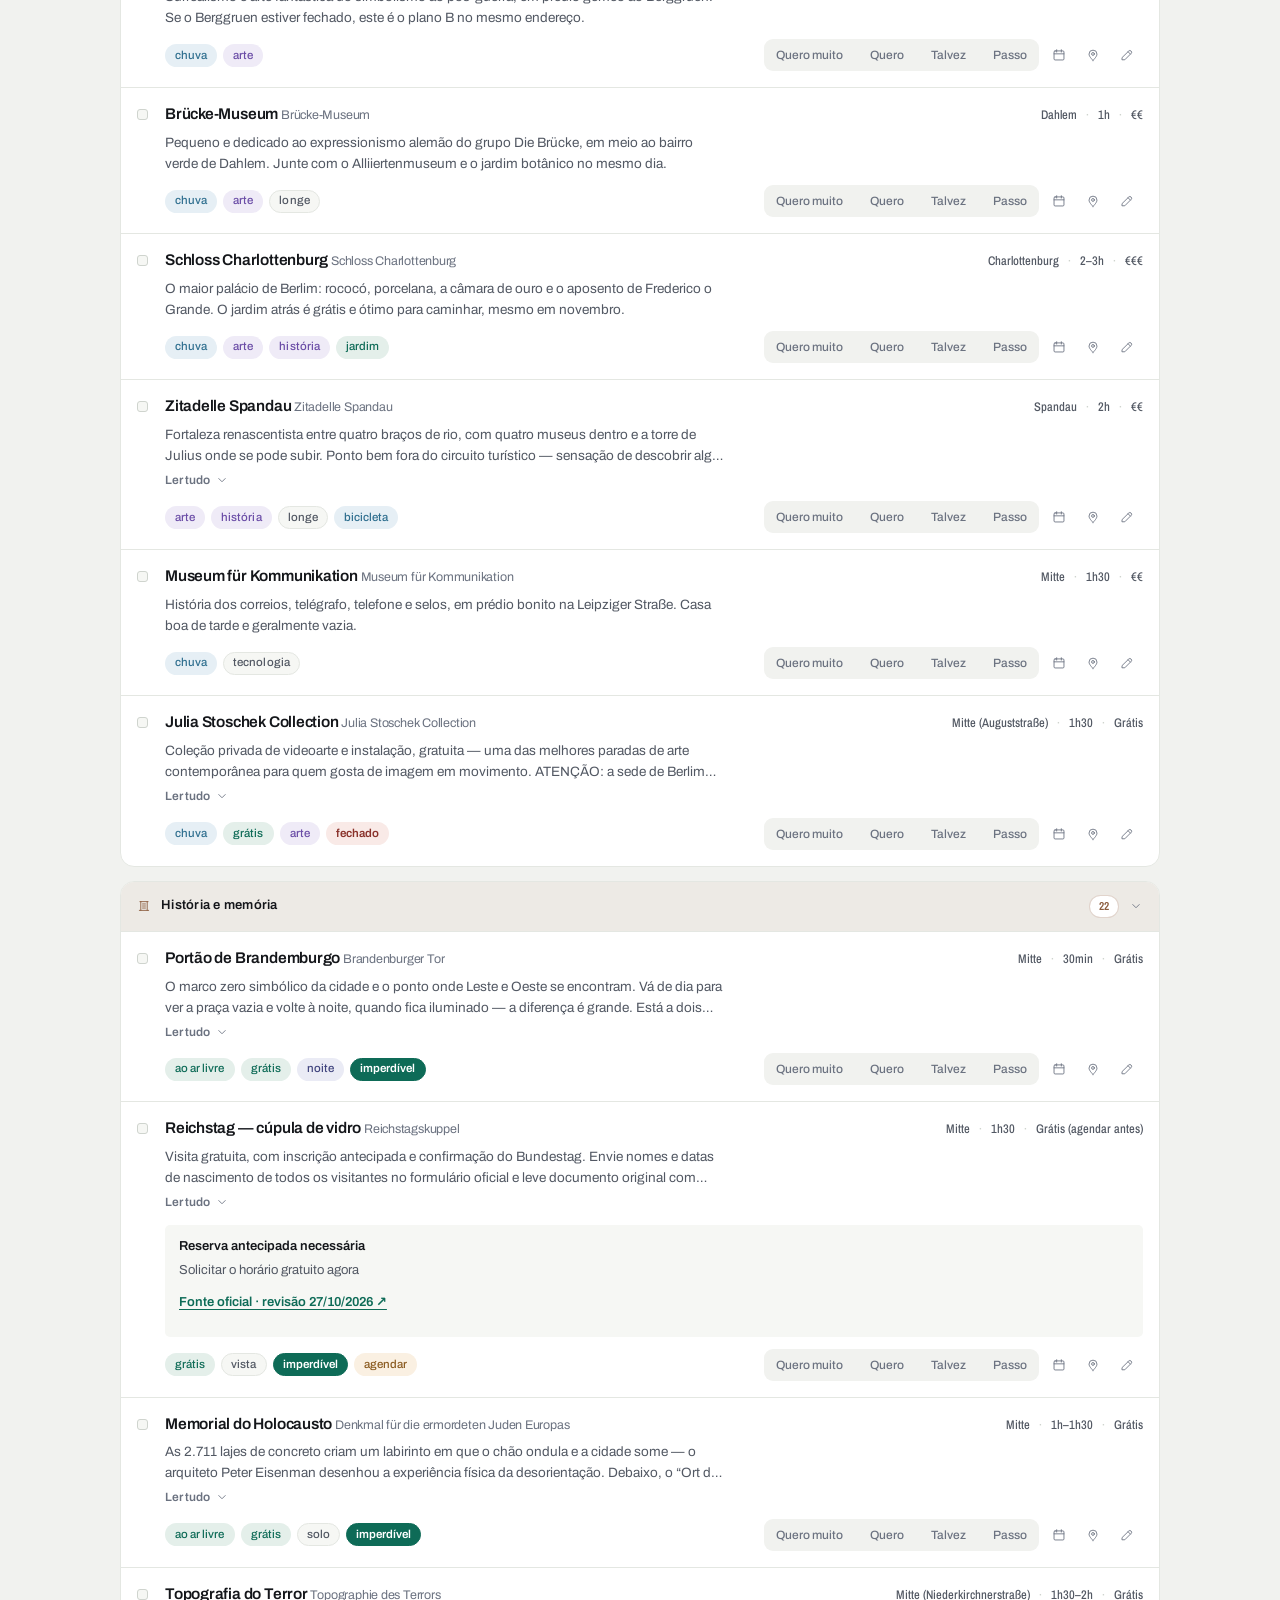
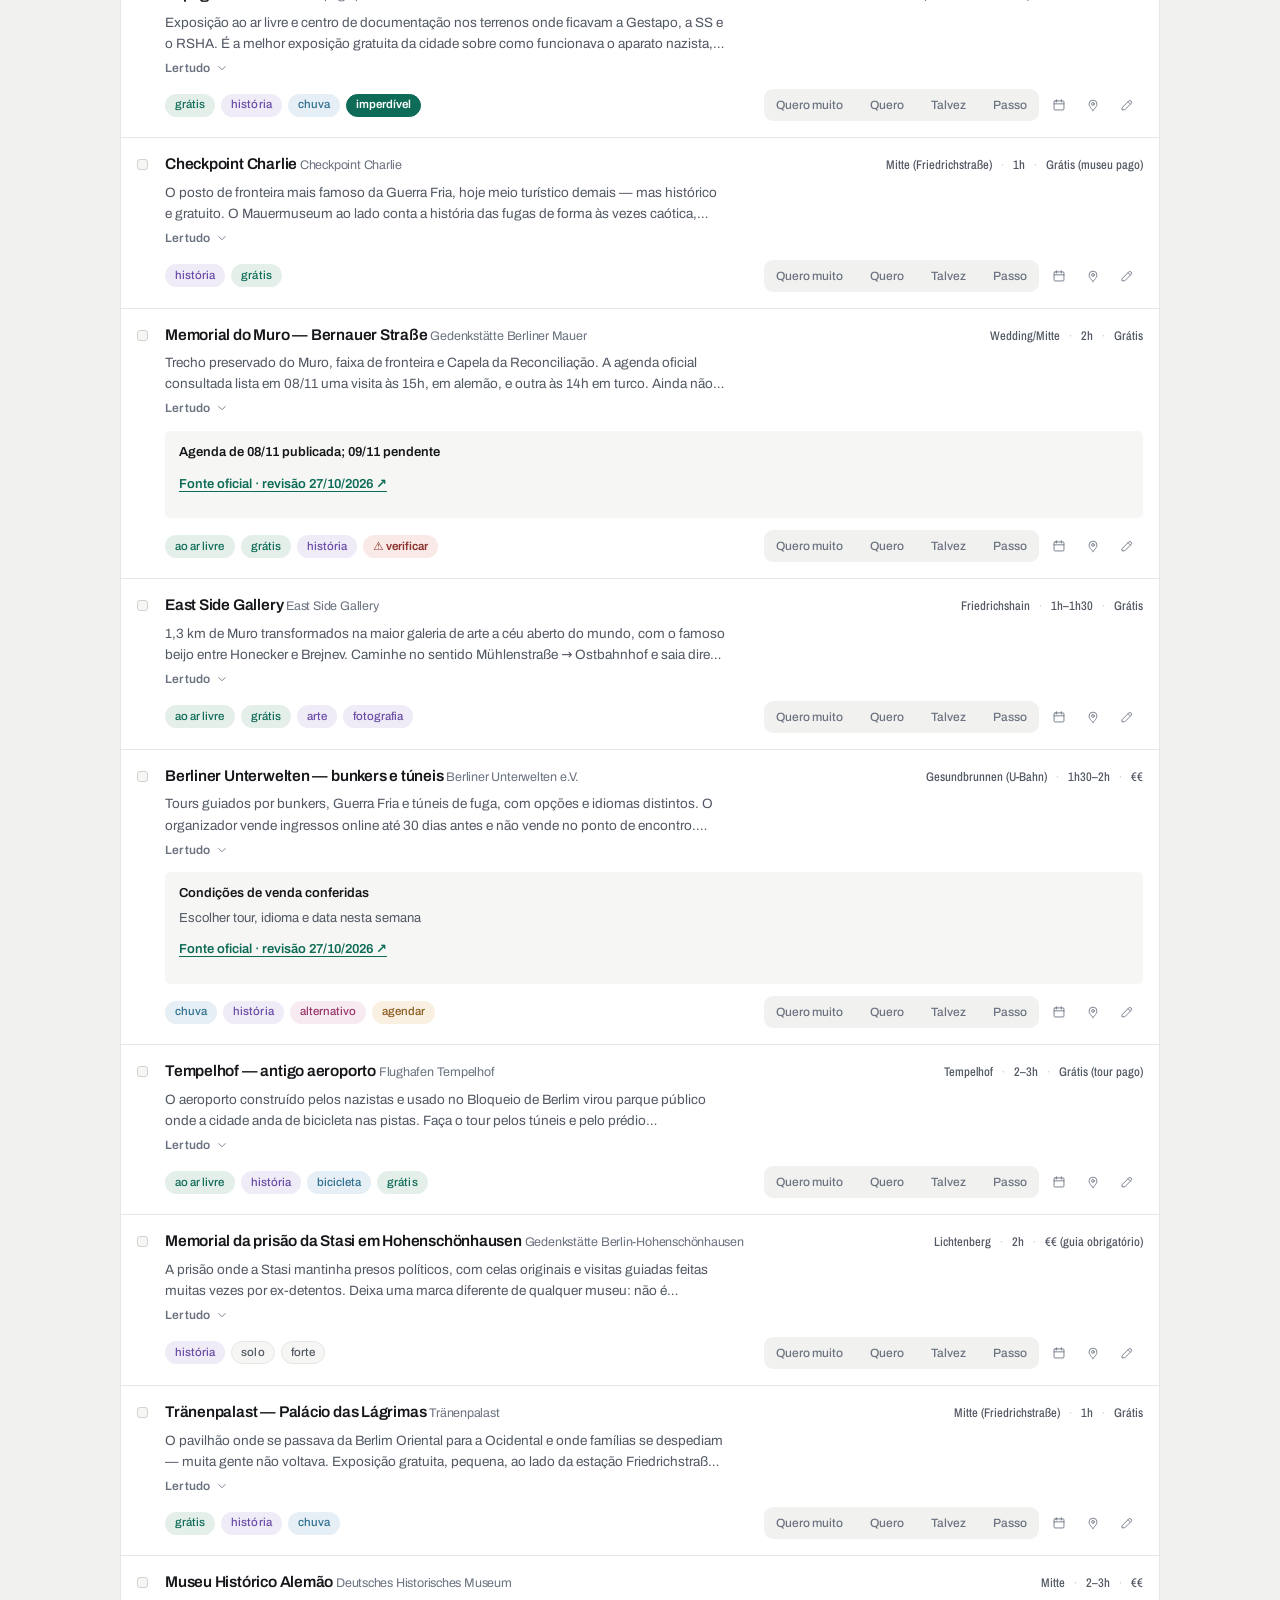
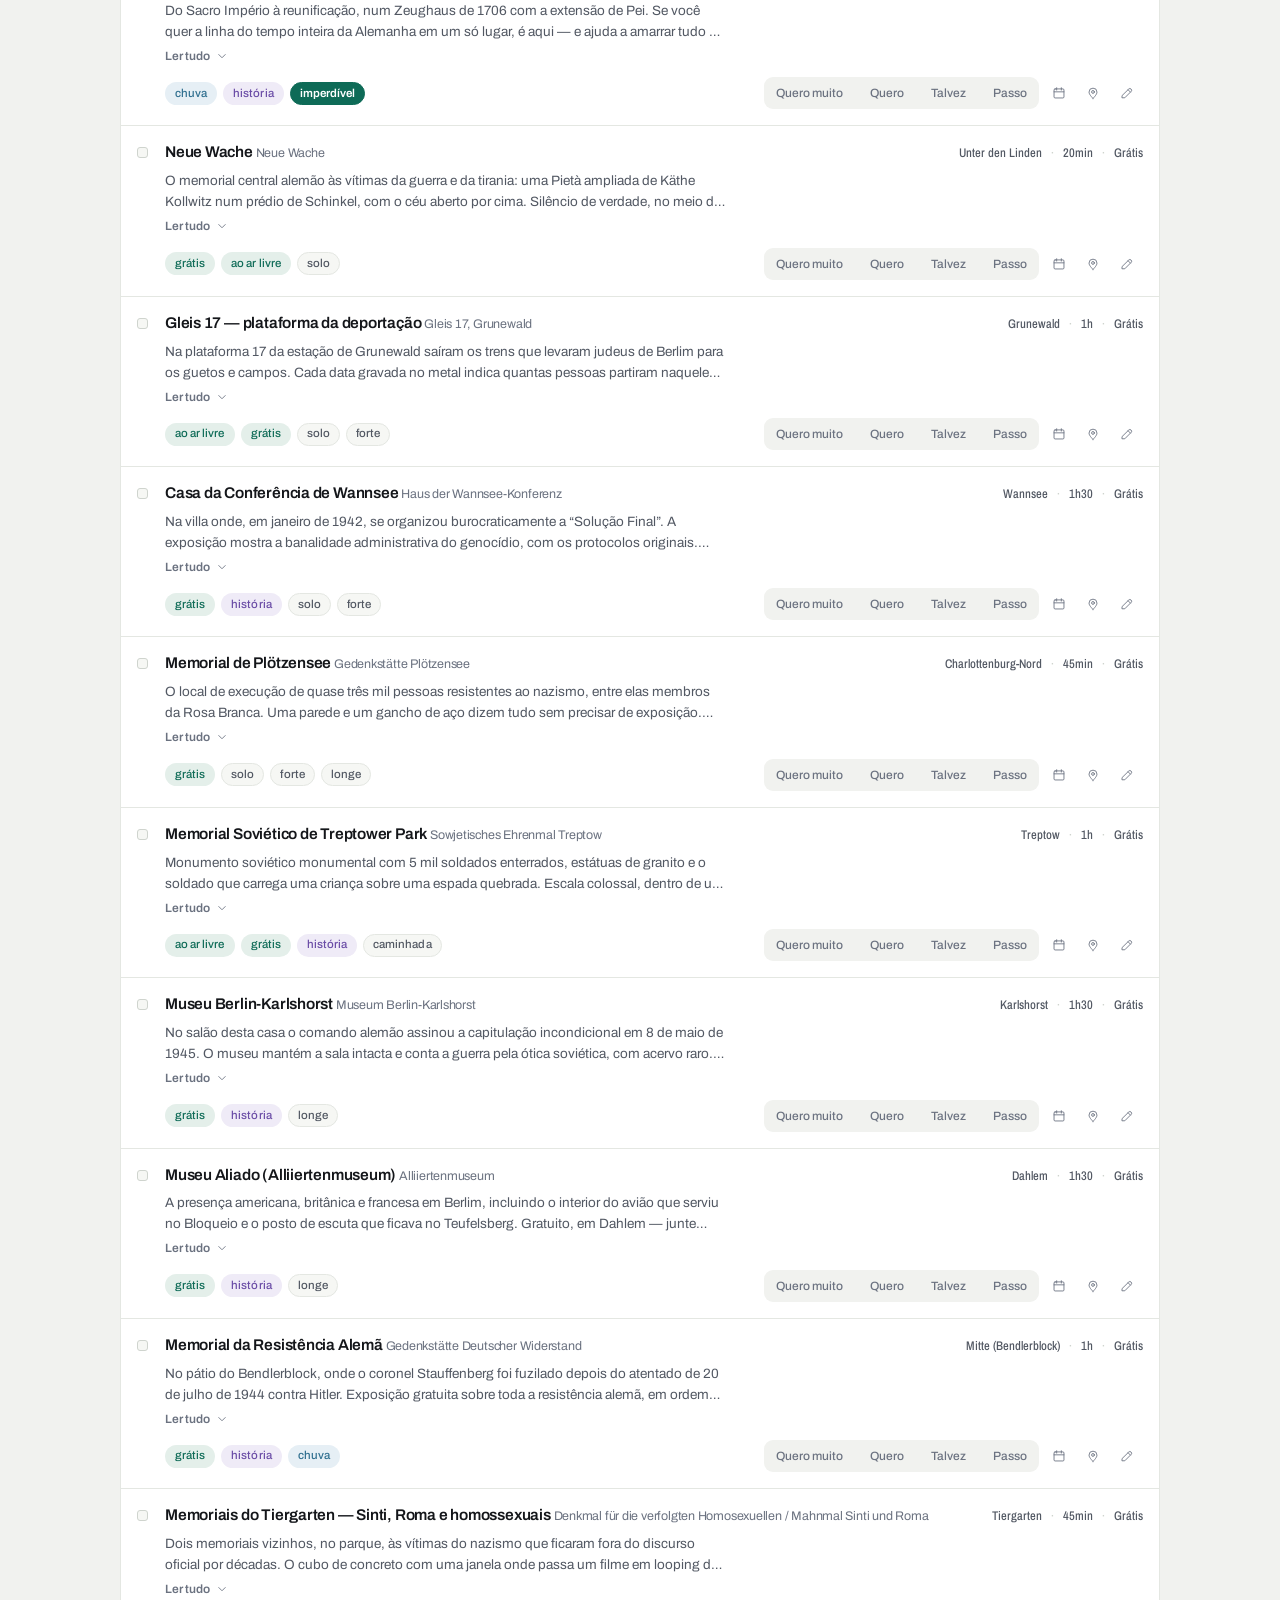
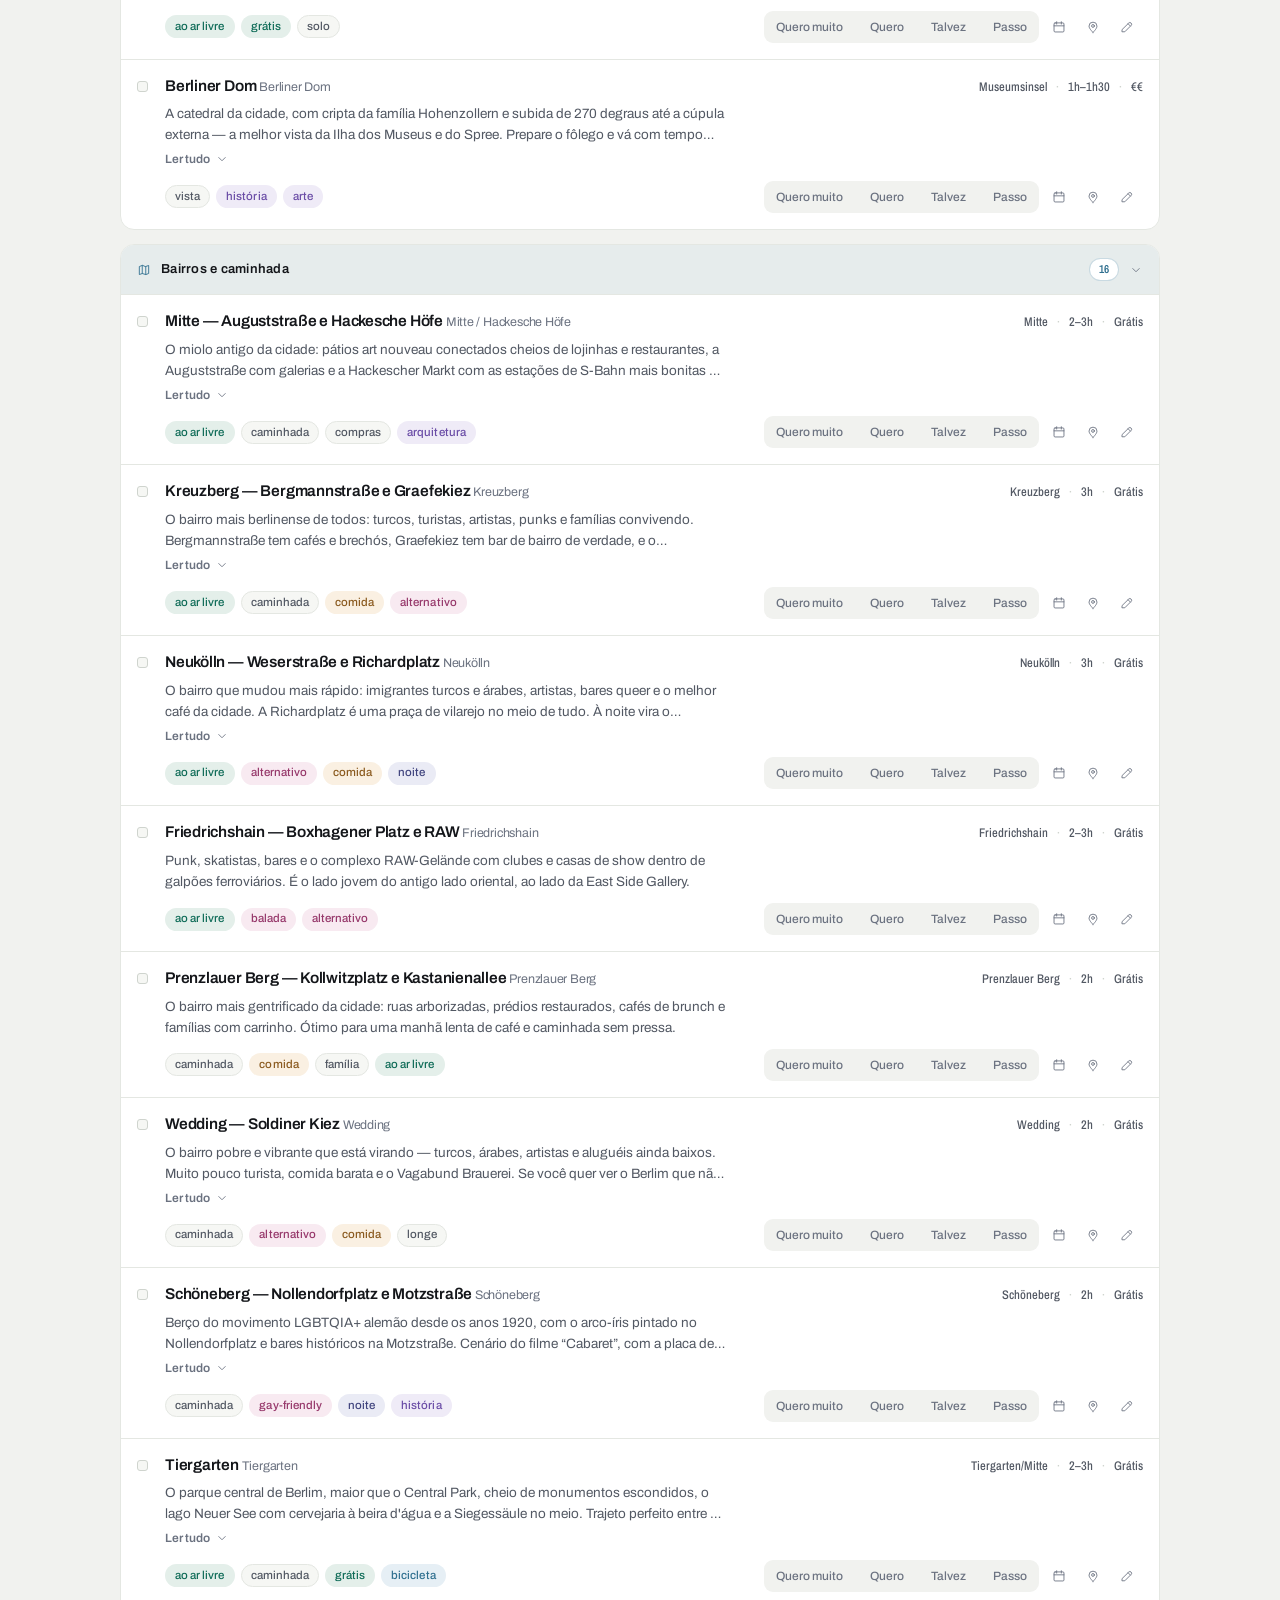
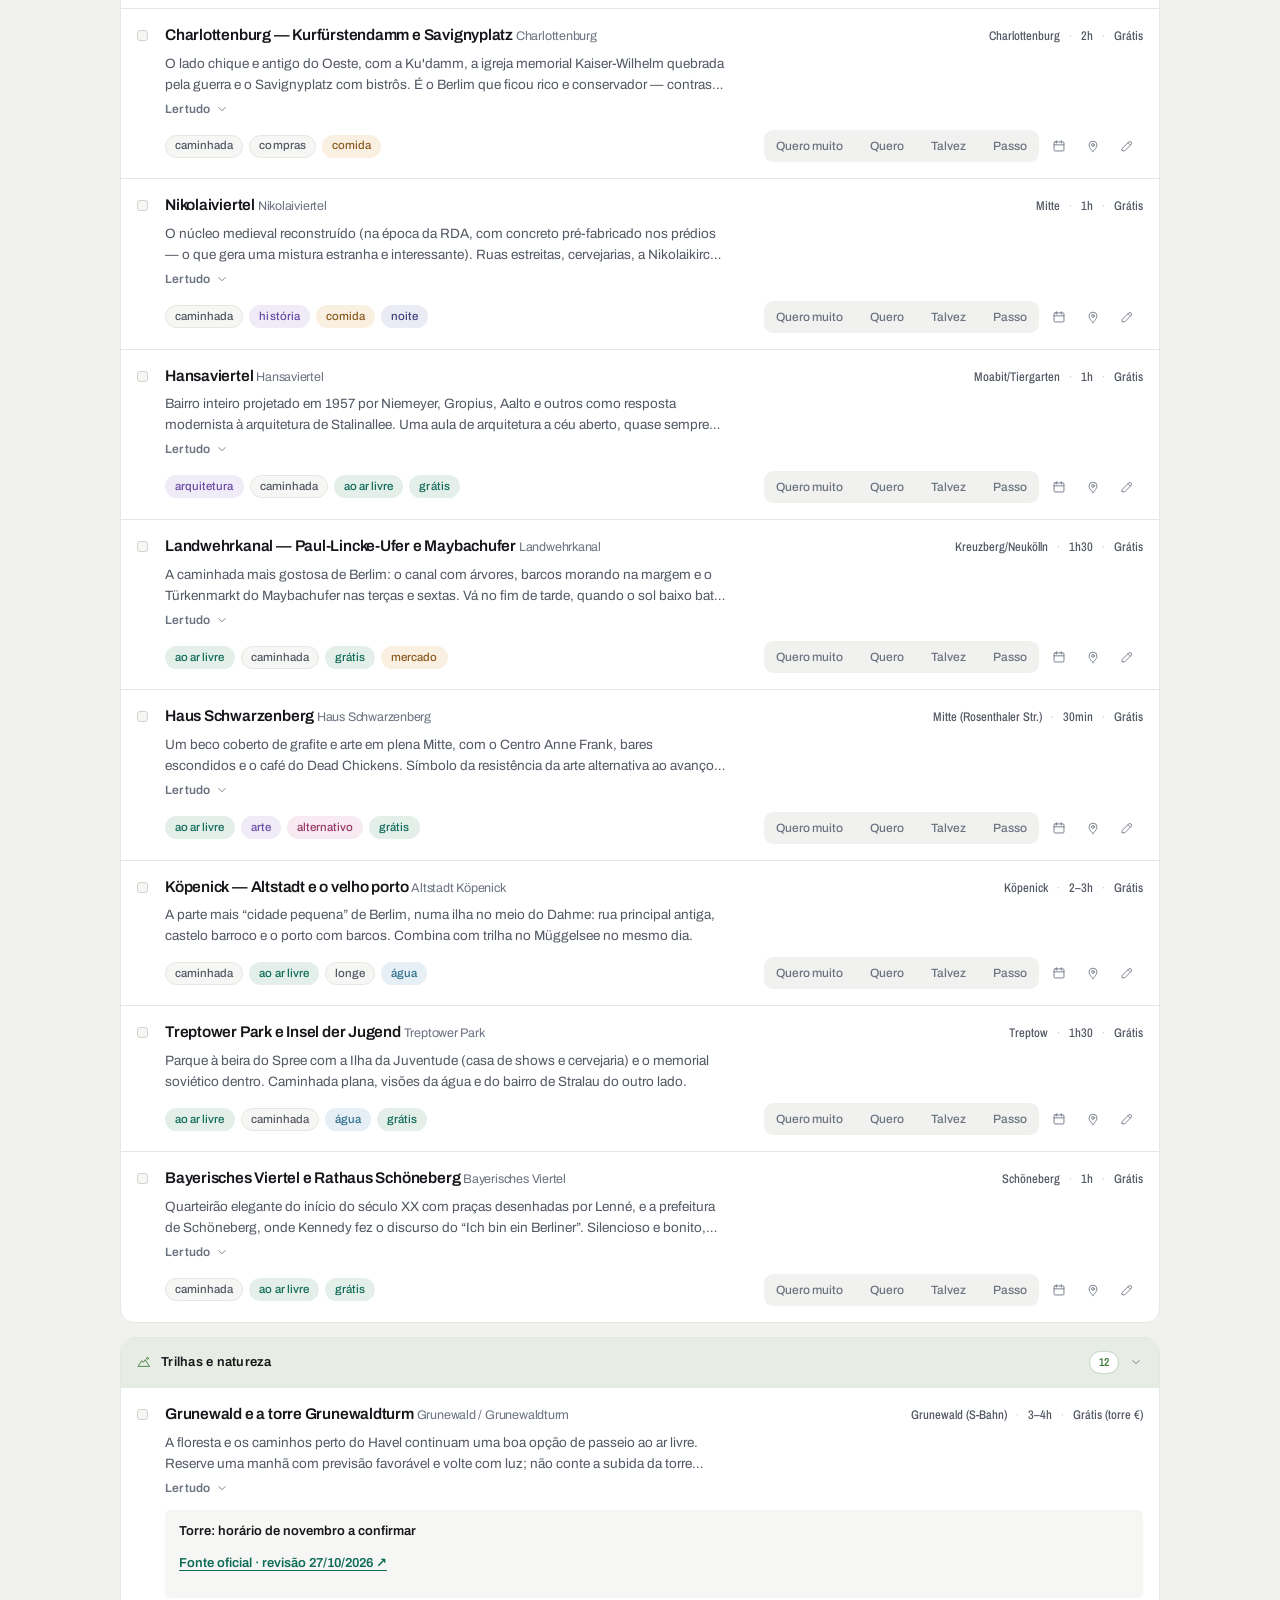
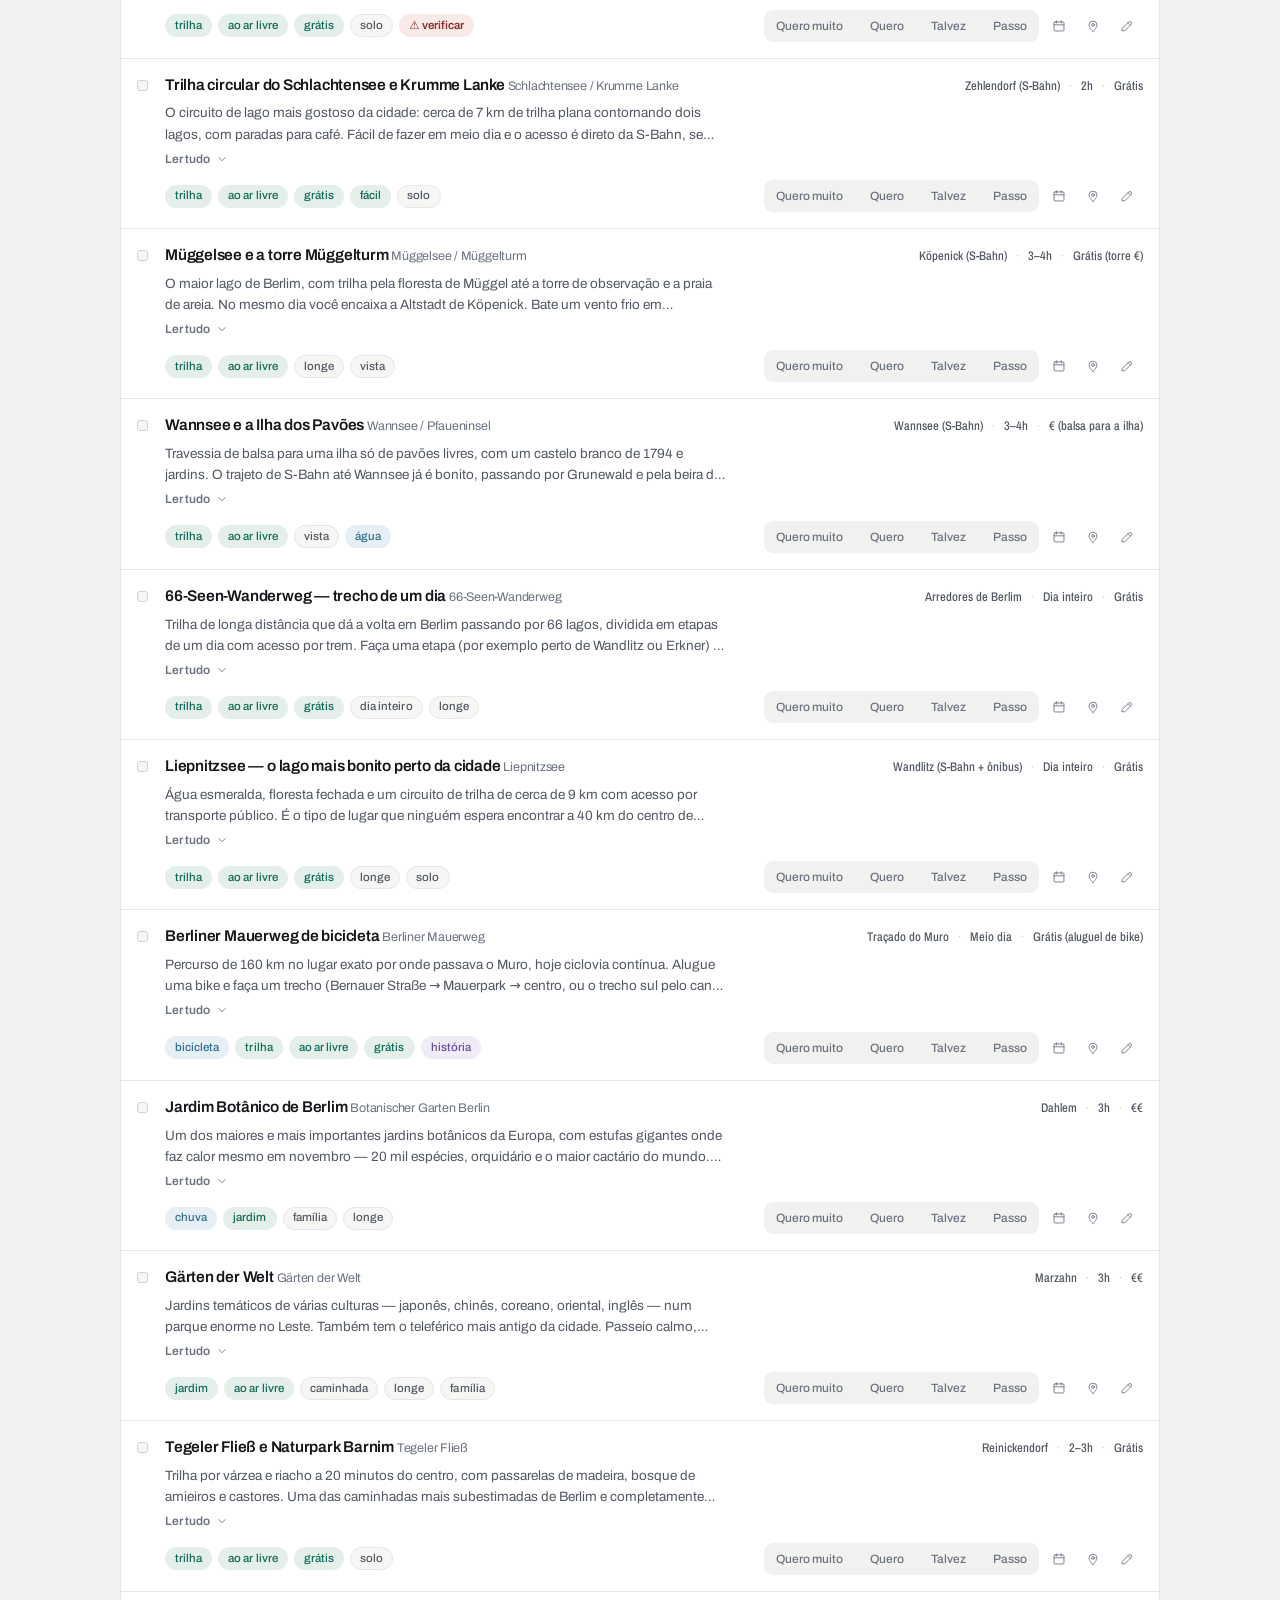
==== commit 756d9659: "Atualiza atrativos e eventos para a viagem" ====
--- a/app/index.html
+++ b/app/index.html
@@ -5,8 +5,8 @@
 <meta name="viewport" content="width=device-width, initial-scale=1, viewport-fit=cover">
 <meta name="color-scheme" content="light">
 <title>Viagem Europa nov 2026 · Berlim, Paris, Colônia</title>
-<link rel="stylesheet" href="app.css?v=20261027">
-<link rel="stylesheet" href="agenda.css?v=20261027">
+<link rel="stylesheet" href="app.css?v=20261027c">
+<link rel="stylesheet" href="agenda.css?v=20261027c">
 </head>
 <body>
 
@@ -262,7 +262,7 @@
       </div>
       <textarea class="out" id="out" readonly placeholder="O resumo aparece aqui…"></textarea>
       <div class="foot">
-        <p>Revisão de 27/10/2026: 13 eventos datados e 19 passeios ligados a reservas, horários e fechamentos. Os itens revisados têm situação e fonte oficial. Os demais mantêm a pesquisa de setembro. <a class="review-link" href="agenda.html">Ver decisões e eventos atualizados ↗</a></p>
+        <p>Revisão de 27/10/2026: eventos, exposições e passeios prioritários com horários e reservas conferidos. Os itens revisados têm situação e fonte oficial. Os demais mantêm a pesquisa de setembro. <a class="review-link" href="agenda.html">Ver decisões e eventos atualizados ↗</a></p>
         <p>Fotos: <a href="https://commons.wikimedia.org/wiki/File:Daniel_Cox_-_Brandenburger_Tor_in_Berlin_im_Morgengrauen.jpg" target="_blank" rel="noopener">Berlim, Daniel Cox, CC BY-SA 4.0</a> · <a href="https://commons.wikimedia.org/wiki/File:Pont_Alexandre_III_Tour_Eiffel_depuis_pont_Concorde.jpg" target="_blank" rel="noopener">Paris, Jebulon, CC0</a> · <a href="https://commons.wikimedia.org/wiki/File:Hohenzollernbr%C3%BCcke_K%C3%B6lner_Dom.jpg" target="_blank" rel="noopener">Colônia, Thomas Wolf, CC BY-SA 3.0</a>, todas via Wikimedia Commons. Tipografia Archivo, de Omnibus-Type, sob SIL Open Font License.</p>
       </div>
     </div>
@@ -293,10 +293,10 @@
   </div>
 </div>
 
-<script src="config.js?v=20261027"></script>
-<script src="nuvem.js?v=20261027"></script>
-<script src="dados.js?v=20261027"></script>
-<script src="agenda.js?v=20261027"></script>
-<script src="app.js?v=20261027"></script>
+<script src="config.js?v=20261027c"></script>
+<script src="nuvem.js?v=20261027c"></script>
+<script src="dados.js?v=20261027c"></script>
+<script src="agenda.js?v=20261027c"></script>
+<script src="app.js?v=20261027c"></script>
 </body>
 </html>
